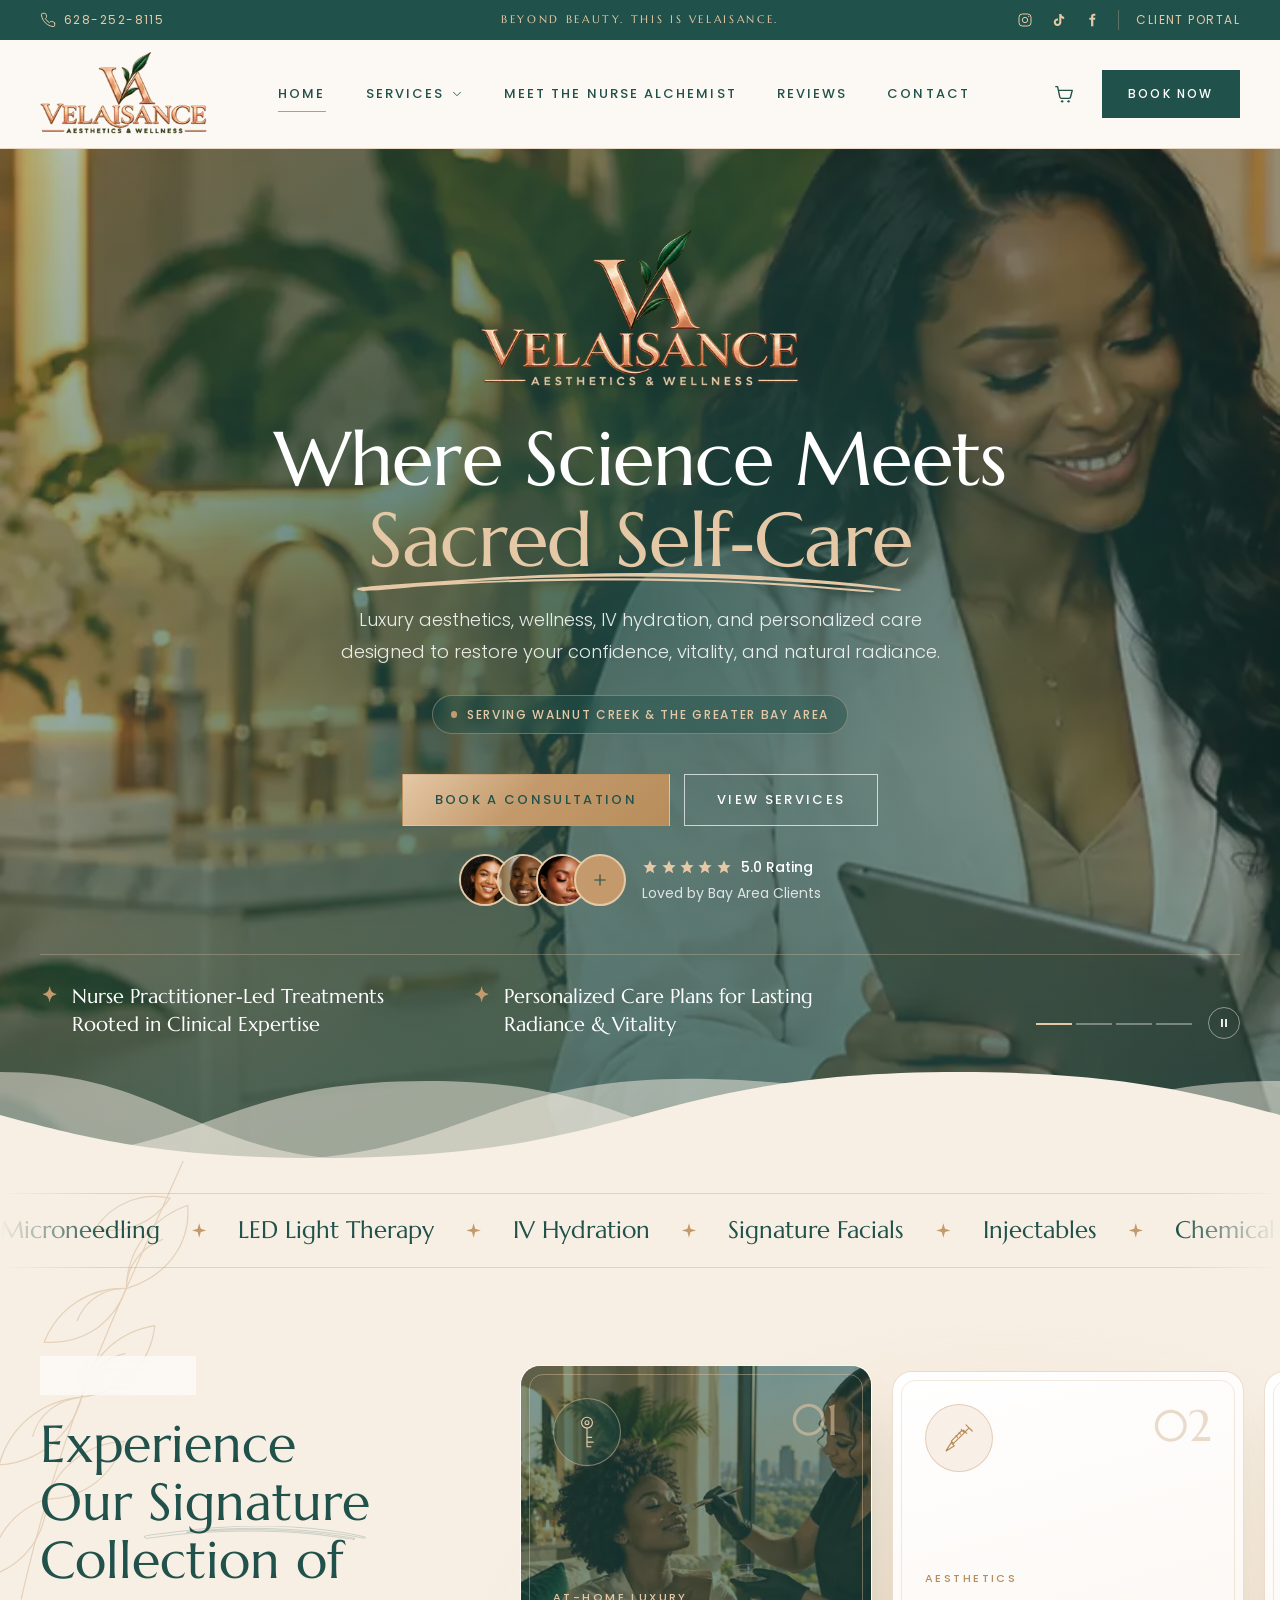
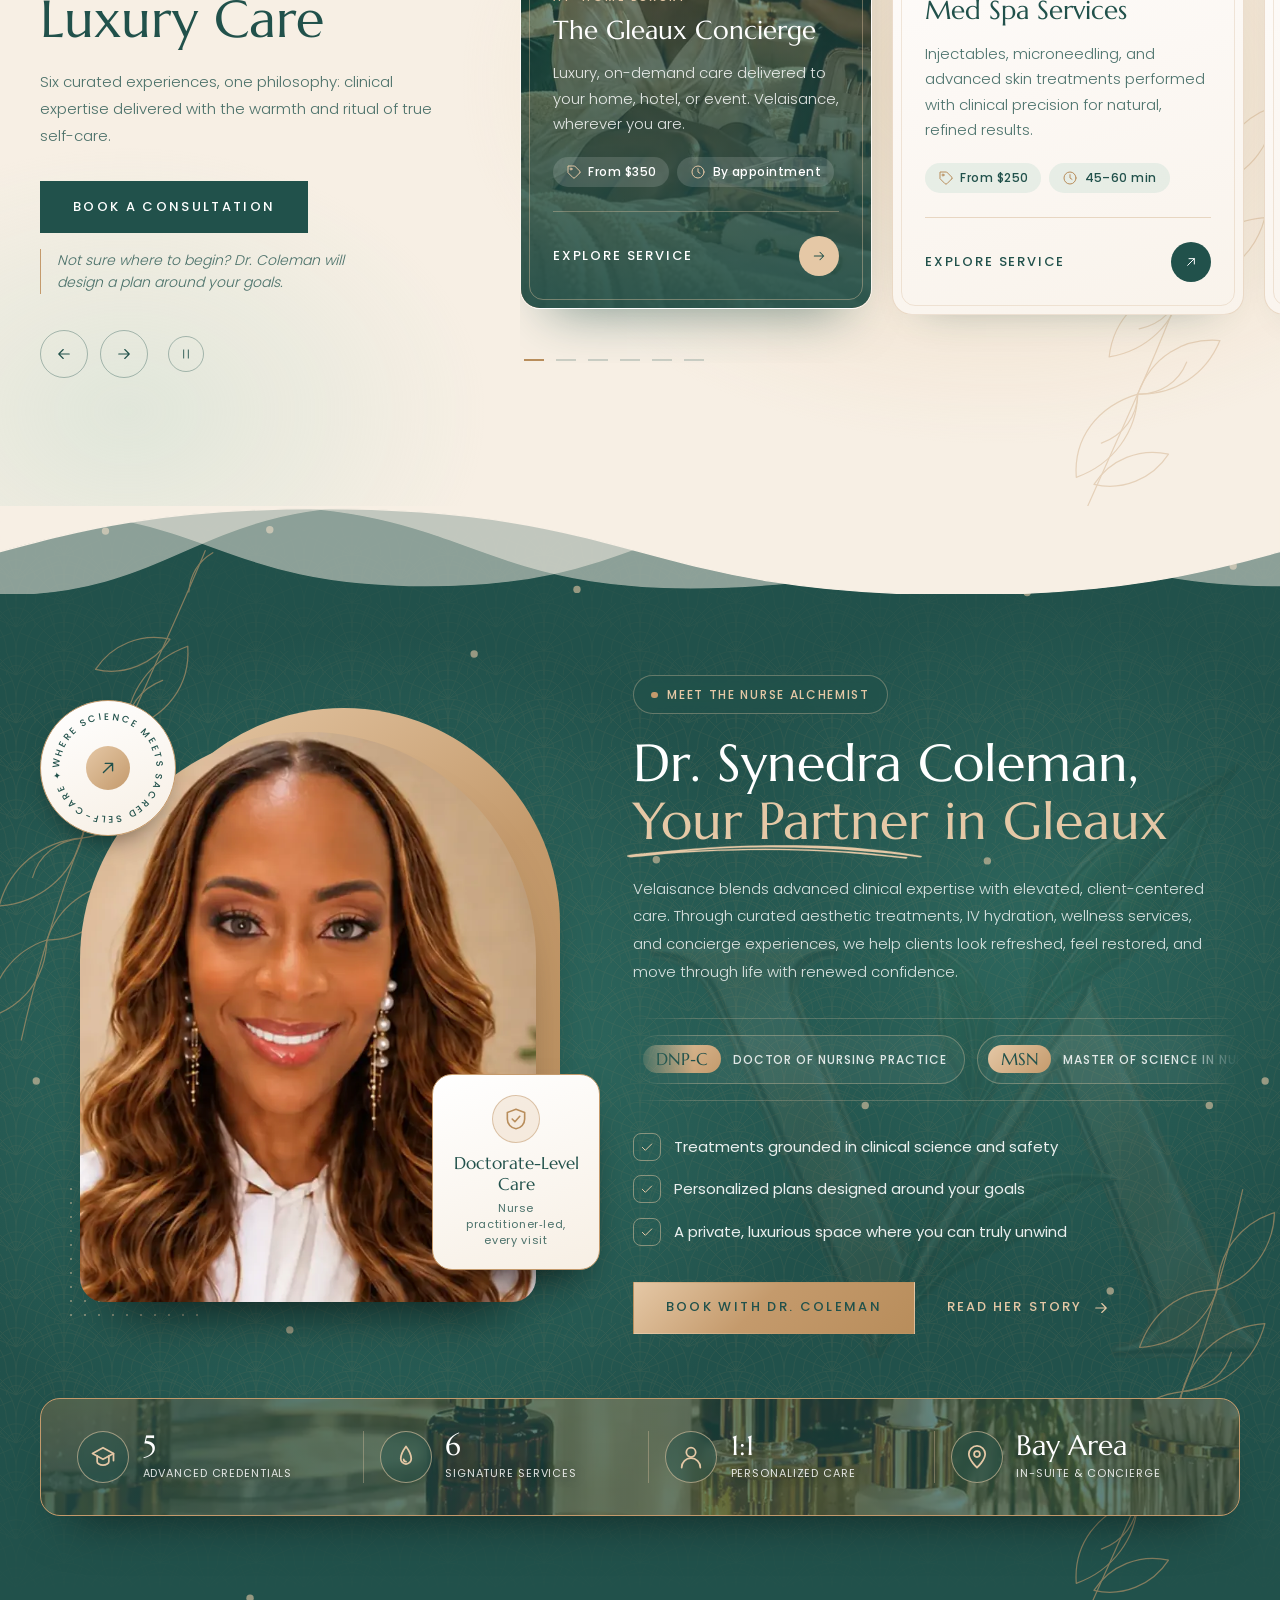
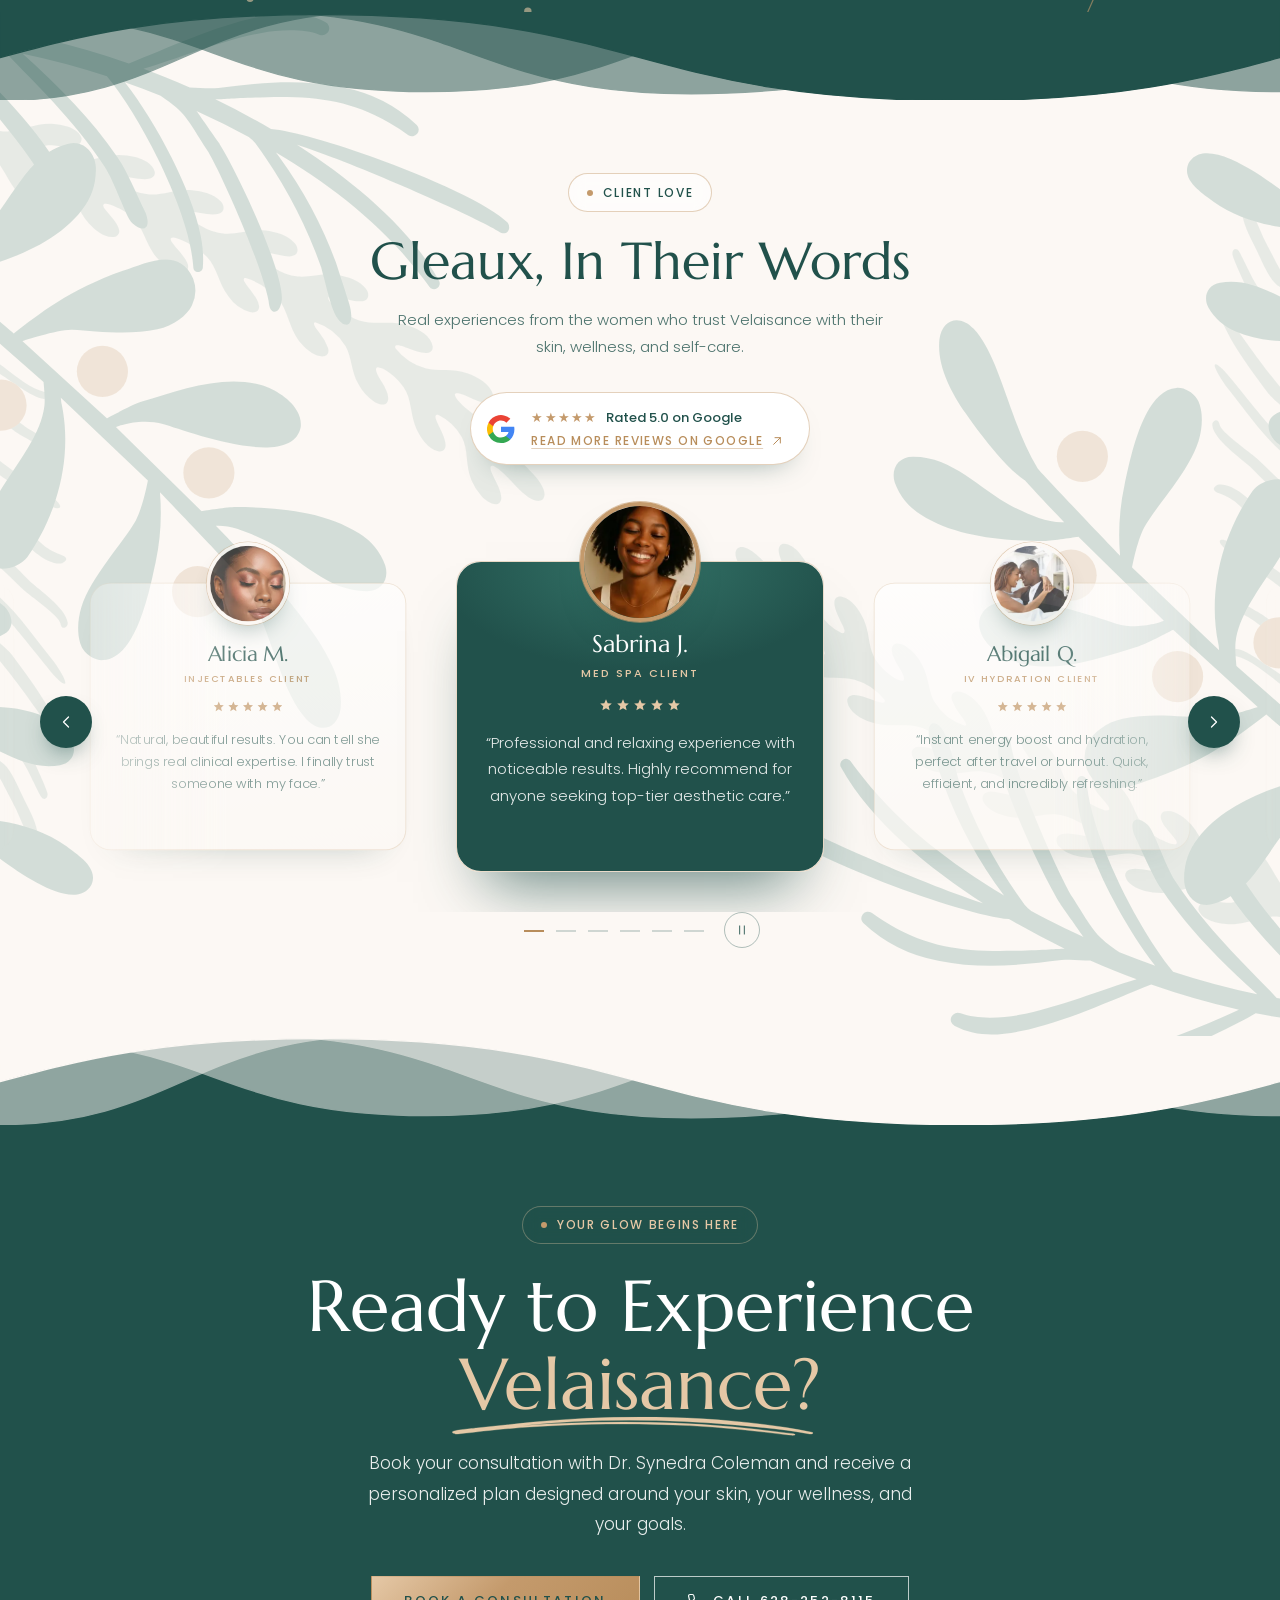
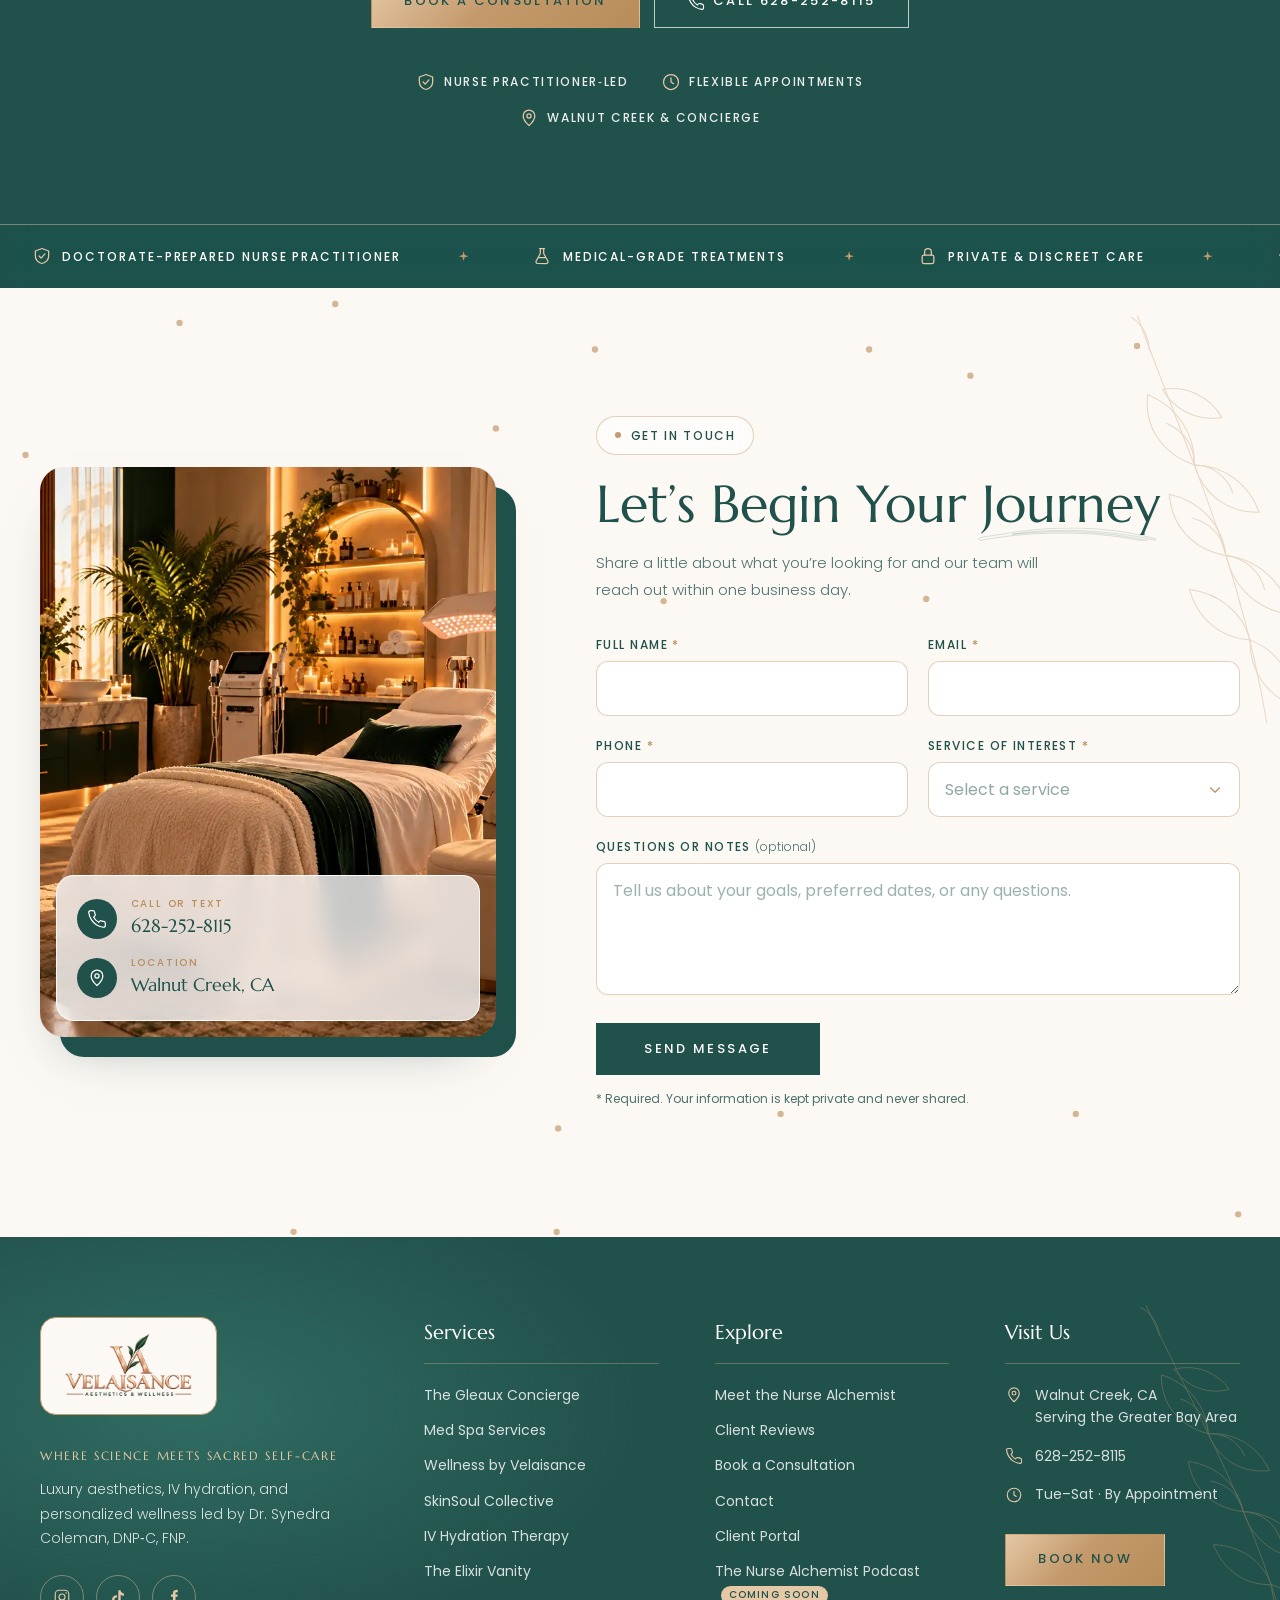
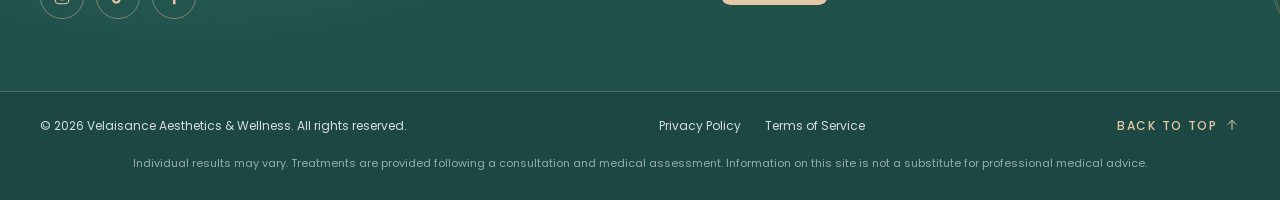
==== index.html @ 88aae761 "Update" ====
<!DOCTYPE html>
<html lang="en">
<head>
    <meta charset="UTF-8">
    <meta name="viewport" content="width=device-width, initial-scale=1.0">
    <title>Velaisance Aesthetics &amp; Wellness | Walnut Creek Med Spa</title>
    <meta name="description" content="Luxury aesthetics, med spa treatments, IV hydration and personalized wellness by Dr. Synedra Coleman, DNP, FNP. Serving Walnut Creek and the Greater Bay Area.">
    <link rel="icon" type="image/png" href="images/brand/velaisance-monogram.png">

    <!-- Link preview card (iMessage, Facebook, LinkedIn, Slack, X).
         Image + URL must be absolute; update the base URL if the site moves to her own domain. -->
    <meta property="og:type" content="website">
    <meta property="og:site_name" content="Velaisance Aesthetics &amp; Wellness">
    <meta property="og:title" content="Velaisance | Where Science Meets Sacred Self-Care">
    <meta property="og:description" content="Luxury aesthetics, IV hydration &amp; wellness by Dr. Synedra Coleman, DNP, FNP in Walnut Creek, CA.">
    <meta property="og:url" content="https://mfebres0919.github.io/Velaisance-Aesthetics-Wellness/">
    <meta property="og:image" content="https://mfebres0919.github.io/Velaisance-Aesthetics-Wellness/images/brand/velaisance-share-v3.jpg">
    <meta property="og:image:secure_url" content="https://mfebres0919.github.io/Velaisance-Aesthetics-Wellness/images/brand/velaisance-share-v3.jpg">
    <meta property="og:image:type" content="image/jpeg">
    <meta property="og:image:width" content="1200">
    <meta property="og:image:height" content="630">
    <meta property="og:image:alt" content="Velaisance homepage: Where Science Meets Sacred Self-Care">
    <meta name="twitter:card" content="summary_large_image">
    <meta name="twitter:title" content="Velaisance | Where Science Meets Sacred Self-Care">
    <meta name="twitter:description" content="Luxury aesthetics, IV hydration &amp; wellness in Walnut Creek, CA.">
    <meta name="twitter:image" content="https://mfebres0919.github.io/Velaisance-Aesthetics-Wellness/images/brand/velaisance-share-v3.jpg">

    <link rel="preload" href="fonts/marcellus-latin-400-normal.woff2" as="font" type="font/woff2" crossorigin>
    <link rel="preload" href="fonts/poppins-v24-latin-regular.woff2" as="font" type="font/woff2" crossorigin>
    <link rel="preload" as="image" href="images/hero/hero-consult-m.webp" media="(max-width: 767px)" fetchpriority="high">
    <link rel="preload" as="image" href="images/hero/hero-consult.webp" media="(min-width: 768px)" fetchpriority="high">

    <link rel="stylesheet" href="css/global.css">
    <link rel="stylesheet" href="css/styles.css">

    <script src="javascript/vendor/lenis.min.js" defer></script>
    <script src="javascript/smooth-scroll.js" defer></script>
    <script src="javascript/global.js" defer></script>
    <script src="javascript/script.js" defer></script>
</head>
<body>
    <a class="skip-link" href="#main">Skip to content</a>

    <!-- ============ Top Bar ============ -->
    <div class="top-bar">
        <div class="top-bar__inner container">
            <a class="top-bar__phone" href="tel:+16282528115">
                <svg aria-hidden="true" viewBox="0 0 24 24" width="16" height="16"><path fill="none" stroke="currentColor" stroke-width="1.5" stroke-linecap="round" stroke-linejoin="round" d="M22 16.9v3a2 2 0 0 1-2.2 2 19.8 19.8 0 0 1-8.6-3.1 19.5 19.5 0 0 1-6-6A19.8 19.8 0 0 1 2.1 4.2 2 2 0 0 1 4.1 2h3a2 2 0 0 1 2 1.7c.1 1 .4 1.9.7 2.8a2 2 0 0 1-.5 2.1L8 9.9a16 16 0 0 0 6 6l1.3-1.3a2 2 0 0 1 2.1-.4c.9.3 1.8.6 2.8.7a2 2 0 0 1 1.7 2z"/></svg>
                628-252-8115
            </a>
            <div class="top-bar__messages" aria-live="polite">
                <p class="top-bar__message is-active">Beyond Beauty. This Is Velaisance.</p>
                <p class="top-bar__message"><a href="#newsletter">&#10022; The Nurse Alchemist Podcast &mdash; Coming Soon. Get Notified &rarr;</a></p>
            </div>
            <div class="top-bar__links">
                <a class="top-bar__social" href="https://www.instagram.com/" aria-label="Velaisance on Instagram">
                    <svg aria-hidden="true" viewBox="0 0 24 24" width="16" height="16"><rect x="3" y="3" width="18" height="18" rx="5" fill="none" stroke="currentColor" stroke-width="1.5"/><circle cx="12" cy="12" r="4" fill="none" stroke="currentColor" stroke-width="1.5"/><circle cx="17.5" cy="6.5" r="1" fill="currentColor"/></svg>
                </a>
                <a class="top-bar__social" href="https://www.tiktok.com/" aria-label="Velaisance on TikTok">
                    <svg aria-hidden="true" viewBox="0 0 24 24" width="16" height="16"><path fill="currentColor" d="M16.6 5.8A4.3 4.3 0 0 1 15.5 3h-3.1v12.4a2.6 2.6 0 1 1-2.6-2.6c.3 0 .5 0 .8.1V9.7a5.7 5.7 0 1 0 4.9 5.7V9.1a7.3 7.3 0 0 0 4.3 1.4V7.4a4.3 4.3 0 0 1-3.2-1.6z"/></svg>
                </a>
                <a class="top-bar__social" href="https://www.facebook.com/" aria-label="Velaisance on Facebook">
                    <svg aria-hidden="true" viewBox="0 0 24 24" width="16" height="16"><path fill="currentColor" d="M14 8.5V6.8c0-.8.2-1.3 1.4-1.3H17V2.6a21 21 0 0 0-2.4-.1C12.2 2.5 10.6 4 10.6 6.6v1.9H8v3.2h2.6V21.5H14v-9.8h2.6l.4-3.2z"/></svg>
                </a>
                <a class="top-bar__portal" href="#client-portal">Client Portal</a>
            </div>
        </div>
    </div>

    <!-- ============ Header / Navigation ============ -->
    <header class="site-header" id="site-header">
        <div class="site-header__inner container">
            <a class="site-header__logo" href="index.html" aria-label="Velaisance Aesthetics &amp; Wellness home">
                <picture>
                    <source srcset="images/brand/velaisance-logo-header-m.webp 240w, images/brand/velaisance-logo-header.webp 400w" sizes="(min-width: 1100px) 10.5rem, 8rem" type="image/webp">
                    <img src="images/brand/velaisance-logo-header.png" srcset="images/brand/velaisance-logo-header-m.png 240w, images/brand/velaisance-logo-header.png 400w" sizes="(min-width: 1100px) 10.5rem, 8rem" alt="Velaisance Aesthetics &amp; Wellness" width="400" height="202" decoding="async" fetchpriority="high">
                </picture>
            </a>

            <nav class="site-nav" id="site-nav" aria-label="Main" data-lenis-prevent>
                <ul class="site-nav__list">
                    <li><a class="site-nav__link is-current" href="#hero" data-section="hero" aria-current="true">Home</a></li>
                    <li class="site-nav__item--dropdown">
                        <button class="site-nav__link site-nav__toggle" type="button" data-section="services" aria-expanded="false" aria-controls="services-menu">
                            Services
                            <svg aria-hidden="true" viewBox="0 0 24 24" width="14" height="14"><path fill="none" stroke="currentColor" stroke-width="1.5" stroke-linecap="round" stroke-linejoin="round" d="m6 9 6 6 6-6"/></svg>
                        </button>
                        <ul class="site-nav__dropdown" id="services-menu">
                            <li><a href="html/service-gleaux-concierge.html">The Gleaux Concierge</a></li>
                            <li><a href="html/service-med-spa.html">Med Spa Services</a></li>
                            <li><a href="html/service-wellness.html">Wellness by Velaisance</a></li>
                            <li><a href="html/service-skinsoul.html">SkinSoul Collective</a></li>
                            <li><a href="html/service-iv-hydration.html">IV Hydration Therapy</a></li>
                            <li><a href="html/service-elixir-vanity.html">The Elixir Vanity</a></li>
                        </ul>
                    </li>
                    <li><a class="site-nav__link" href="html/about.html" data-section="about">Meet the Nurse Alchemist</a></li>
                    <li><a class="site-nav__link" href="html/reviews.html" data-section="reviews">Reviews</a></li>
                    <li><a class="site-nav__link" href="html/contact.html" data-section="contact">Contact</a></li>
                </ul>
                <div class="site-nav__mobile-extras">
                    <a class="button button--emerald" href="https://book.prospyrmed.com/4cce81ef-f2c5-4e11-8446-f26833523e22/select-service?workspaceId=25875597-275b-4d12-b427-3f18097b015f&amp;locationId=57bc5251-1073-4fe5-9a47-7d9fa82c98e7" target="_blank" rel="noopener" data-booking>Book a Consultation</a>
                    <a class="site-nav__mobile-phone" href="tel:+16282528115">Call 628-252-8115</a>
                </div>
            </nav>

            <div class="site-header__actions">
                <a class="site-header__icon" href="html/shop.html" aria-label="Shop The Elixir Vanity">
                    <svg aria-hidden="true" viewBox="0 0 24 24" width="22" height="22"><path fill="none" stroke="currentColor" stroke-width="1.5" stroke-linecap="round" stroke-linejoin="round" d="M3 4h2l2.4 11.2a2 2 0 0 0 2 1.6h7.7a2 2 0 0 0 2-1.5L21 8H6.2"/><circle cx="10" cy="20" r="1.3" fill="currentColor"/><circle cx="17" cy="20" r="1.3" fill="currentColor"/></svg>
                </a>
                <a class="button button--emerald site-header__book" href="https://book.prospyrmed.com/4cce81ef-f2c5-4e11-8446-f26833523e22/select-service?workspaceId=25875597-275b-4d12-b427-3f18097b015f&amp;locationId=57bc5251-1073-4fe5-9a47-7d9fa82c98e7" target="_blank" rel="noopener" data-booking>Book Now</a>
                <button class="site-header__menu-toggle" type="button" aria-expanded="false" aria-controls="site-nav" aria-label="Open menu">
                    <span></span><span></span><span></span>
                </button>
            </div>
        </div>
    </header>

    <main id="main">
        <!-- ============ Hero ============ -->
        <section class="hero" id="hero" aria-labelledby="hero-title">
            <div class="hero__slides" aria-hidden="true">
                <picture class="hero__slide is-active">
                    <source media="(max-width: 767px)" srcset="images/hero/hero-consult-m.webp" type="image/webp">
                    <source media="(max-width: 767px)" srcset="images/hero/hero-consult-m.jpg" type="image/jpeg">
                    <source srcset="images/hero/hero-consult.webp" type="image/webp">
                    <img src="images/hero/hero-consult.jpg" alt="" width="1070" height="941" fetchpriority="high"><!-- no async decode: this is the largest paint, so it shouldn't wait -->
                </picture>
                <picture class="hero__slide">
                    <source media="(max-width: 767px)" srcset="images/hero/hero-arrival-m.webp" type="image/webp">
                    <source media="(max-width: 767px)" srcset="images/hero/hero-arrival-m.jpg" type="image/jpeg">
                    <source srcset="images/hero/hero-arrival.webp" type="image/webp">
                    <img src="images/hero/hero-arrival.jpg" alt="" width="900" height="941" decoding="async" loading="lazy">
                </picture>
                <picture class="hero__slide">
                    <source media="(max-width: 767px)" srcset="images/hero/hero-glow-m.webp" type="image/webp">
                    <source media="(max-width: 767px)" srcset="images/hero/hero-glow-m.jpg" type="image/jpeg">
                    <source srcset="images/hero/hero-glow.webp" type="image/webp">
                    <img src="images/hero/hero-glow.jpg" alt="" width="1070" height="941" decoding="async" loading="lazy">
                </picture>
                <picture class="hero__slide">
                    <source media="(max-width: 767px)" srcset="images/hero/hero-iv-m.webp" type="image/webp">
                    <source media="(max-width: 767px)" srcset="images/hero/hero-iv-m.jpg" type="image/jpeg">
                    <source srcset="images/hero/hero-iv.webp" type="image/webp">
                    <img src="images/hero/hero-iv.jpg" alt="" width="1070" height="941" decoding="async" loading="lazy">
                </picture>
            </div>

            <div class="hero__inner container">
                <div class="hero__content">
                    <picture class="hero__logo">
                        <source media="(max-width: 767px)" srcset="images/brand/velaisance-logo-hero-m.webp" type="image/webp">
                        <source media="(max-width: 767px)" srcset="images/brand/velaisance-logo-hero-m.png" type="image/png">
                        <source srcset="images/brand/velaisance-logo-hero.webp" type="image/webp">
                        <img src="images/brand/velaisance-logo-hero.png" alt="Velaisance Aesthetics &amp; Wellness" width="640" height="324" decoding="async">
                    </picture>
                    <h1 class="hero__title" id="hero-title">Where Science Meets <em><span class="ink-mark">Sacred Self&#8209;Care<svg class="ink-mark__line" aria-hidden="true" viewBox="0 0 1307 149" preserveAspectRatio="none"><path d="M1232.64 147.79c-122.42-33.96-245.78-65.88-372.4-79.2-274.79-29.65-555.3-4.58-746.71 43.64-28.03 6.61-55.36 16.42-83.92 20.67-6.94.18-15.27 7.93-19.91-.69-42.09-23.59 65.41-40.33 78.74-44.91 68.94-15.05 137.48-31.87 206.46-46.69 299.76-62.63 616.52-55.76 908.24 41.3 33.91 11.72 67.19 25.44 100.14 39.51 8.53 5.83.48 17.83-8.87 13.35-82.09-35.61-171.3-51.43-258.47-69.75-258.76-50.22-528.02-56-785.62 4.13 245.24-37 497.97-41.22 742.29 4.51 70.81 12.09 168.26 39.24 244.02 59.66 9.1 2.46 5.53 17.17-3.99 14.47Z"/></svg></span></em></h1>
                    <p class="hero__text">
                        Luxury aesthetics, wellness, IV hydration, and personalized care designed to restore your confidence, vitality, and natural&nbsp;radiance.
                    </p>
                    <p class="badge hero__location"><span class="badge__dot" aria-hidden="true"></span>Serving Walnut Creek &amp; the Greater Bay Area</p>

                    <div class="hero__cta-row">
                        <div class="hero__actions">
                            <a class="button button--primary" href="https://book.prospyrmed.com/4cce81ef-f2c5-4e11-8446-f26833523e22/select-service?workspaceId=25875597-275b-4d12-b427-3f18097b015f&amp;locationId=57bc5251-1073-4fe5-9a47-7d9fa82c98e7" target="_blank" rel="noopener" data-booking>Book a Consultation</a>
                            <a class="button button--ghost" href="#services">View Services</a>
                        </div>

                        <a class="hero__reviews" href="#reviews">
                            <span class="hero__avatars" aria-hidden="true">
                                <picture>
                                    <source srcset="images/reviews/client-avatar-1.webp" type="image/webp">
                                    <img src="images/reviews/client-avatar-1.jpg" alt="" width="56" height="56" decoding="async">
                                </picture>
                                <picture>
                                    <source srcset="images/reviews/client-avatar-2.webp" type="image/webp">
                                    <img src="images/reviews/client-avatar-2.jpg" alt="" width="56" height="56" decoding="async">
                                </picture>
                                <picture>
                                    <source srcset="images/reviews/client-avatar-3.webp" type="image/webp">
                                    <img src="images/reviews/client-avatar-3.jpg" alt="" width="56" height="56" decoding="async">
                                </picture>
                                <span class="hero__avatar-more">
                                    <svg viewBox="0 0 24 24" width="18" height="18"><path fill="none" stroke="currentColor" stroke-width="1.5" stroke-linecap="round" d="M12 5v14M5 12h14"/></svg>
                                </span>
                            </span>
                            <span class="hero__reviews-text">
                                <span class="hero__stars" role="img" aria-label="Rated 5 out of 5 stars">
                                    <svg aria-hidden="true" viewBox="0 0 24 24" width="16" height="16"><path fill="currentColor" d="m12 2 2.9 6.9 7.1.6-5.4 4.7 1.6 7L12 17.5 5.8 21.2l1.6-7L2 9.5l7.1-.6z"/></svg>
                                    <svg aria-hidden="true" viewBox="0 0 24 24" width="16" height="16"><path fill="currentColor" d="m12 2 2.9 6.9 7.1.6-5.4 4.7 1.6 7L12 17.5 5.8 21.2l1.6-7L2 9.5l7.1-.6z"/></svg>
                                    <svg aria-hidden="true" viewBox="0 0 24 24" width="16" height="16"><path fill="currentColor" d="m12 2 2.9 6.9 7.1.6-5.4 4.7 1.6 7L12 17.5 5.8 21.2l1.6-7L2 9.5l7.1-.6z"/></svg>
                                    <svg aria-hidden="true" viewBox="0 0 24 24" width="16" height="16"><path fill="currentColor" d="m12 2 2.9 6.9 7.1.6-5.4 4.7 1.6 7L12 17.5 5.8 21.2l1.6-7L2 9.5l7.1-.6z"/></svg>
                                    <svg aria-hidden="true" viewBox="0 0 24 24" width="16" height="16"><path fill="currentColor" d="m12 2 2.9 6.9 7.1.6-5.4 4.7 1.6 7L12 17.5 5.8 21.2l1.6-7L2 9.5l7.1-.6z"/></svg>
                                    <span class="hero__rating">5.0 Rating</span>
                                </span>
                                <span class="hero__reviews-label">Loved by Bay Area Clients</span>
                            </span>
                        </a>
                    </div>
                </div>

                <div class="hero__footer">
                    <ul class="hero__features">
                        <li class="hero__feature">
                            <svg aria-hidden="true" viewBox="0 0 24 24" width="20" height="20"><path fill="currentColor" d="M12 2c.4 4.6 2.6 7.6 7.5 8.6v.8c-4.9 1-7.1 4-7.5 8.6h-.8c-.4-4.6-2.6-7.6-7.5-8.6v-.8c4.9-1 7.1-4 7.5-8.6z"/></svg>
                            Nurse Practitioner&#8209;Led Treatments Rooted in Clinical Expertise
                        </li>
                        <li class="hero__feature">
                            <svg aria-hidden="true" viewBox="0 0 24 24" width="20" height="20"><path fill="currentColor" d="M12 2c.4 4.6 2.6 7.6 7.5 8.6v.8c-4.9 1-7.1 4-7.5 8.6h-.8c-.4-4.6-2.6-7.6-7.5-8.6v-.8c4.9-1 7.1-4 7.5-8.6z"/></svg>
                            Personalized Care Plans for Lasting Radiance &amp; Vitality
                        </li>
                    </ul>

                    <div class="hero__controls">
                        <div class="hero__dots" role="group" aria-label="Choose background image">
                            <button class="hero__dot is-active" type="button" aria-label="Show image 1" aria-pressed="true"></button>
                            <button class="hero__dot" type="button" aria-label="Show image 2" aria-pressed="false"></button>
                            <button class="hero__dot" type="button" aria-label="Show image 3" aria-pressed="false"></button>
                            <button class="hero__dot" type="button" aria-label="Show image 4" aria-pressed="false"></button>
                        </div>
                        <button class="hero__pause" type="button" aria-label="Pause background slideshow" aria-pressed="false">
                            <svg class="hero__pause-icon" aria-hidden="true" viewBox="0 0 24 24" width="14" height="14"><path fill="currentColor" d="M7 5h3v14H7zM14 5h3v14h-3z"/></svg>
                            <svg class="hero__play-icon" aria-hidden="true" viewBox="0 0 24 24" width="14" height="14"><path fill="currentColor" d="M8 5v14l11-7z"/></svg>
                        </button>
                    </div>
                </div>
            </div>
            <div class="section-divider section-divider--hero" aria-hidden="true">
                <svg viewBox="0 0 1000 100" preserveAspectRatio="none" width="1000" height="100"><g fill="currentColor"><path d="M0 1v99c134.3 0 153.7-99 296-99H0Z" opacity=".5"/><path d="M1000 4v86C833.3 90 833.3 3.6 666.7 3.6S500 90 333.3 90 166.7 4 0 4h1000Z" opacity=".5"/><path d="M617 1v86C372 119 384 1 196 1h421Z" opacity=".5"/><path d="M1000 0H0v52C62.5 28 125 4 250 4c250 0 250 96 500 96 125 0 187.5-24 250-48V0Z"/></g></svg>
            </div>
        </section>

        <!-- ============ Services ============ -->
        <section class="services" id="services" aria-labelledby="services-title">
            <div class="treatment-ribbon">
                <ul class="treatment-ribbon__list">
                    <li>Microneedling</li>
                    <li>LED Light Therapy</li>
                    <li>IV Hydration</li>
                    <li>Signature Facials</li>
                    <li>Injectables</li>
                    <li>Chemical Peels</li>
                    <li>Vitamin Infusions</li>
                    <li>Concierge Care</li>
                </ul>
                <ul class="treatment-ribbon__list" aria-hidden="true">
                    <li>Microneedling</li>
                    <li>LED Light Therapy</li>
                    <li>IV Hydration</li>
                    <li>Signature Facials</li>
                    <li>Injectables</li>
                    <li>Chemical Peels</li>
                    <li>Vitamin Infusions</li>
                    <li>Concierge Care</li>
                </ul>
            </div>

            <div class="services__inner container">
                <div class="services__header">
                    <p class="badge badge--light"><span class="badge__dot" aria-hidden="true"></span>Our Services</p>
                    <h2 class="section-title" id="services-title">Experience Our <span class="ink-mark">Signature<svg class="ink-mark__line" aria-hidden="true" viewBox="0 0 1307 149" preserveAspectRatio="none"><path d="M1232.64 147.79c-122.42-33.96-245.78-65.88-372.4-79.2-274.79-29.65-555.3-4.58-746.71 43.64-28.03 6.61-55.36 16.42-83.92 20.67-6.94.18-15.27 7.93-19.91-.69-42.09-23.59 65.41-40.33 78.74-44.91 68.94-15.05 137.48-31.87 206.46-46.69 299.76-62.63 616.52-55.76 908.24 41.3 33.91 11.72 67.19 25.44 100.14 39.51 8.53 5.83.48 17.83-8.87 13.35-82.09-35.61-171.3-51.43-258.47-69.75-258.76-50.22-528.02-56-785.62 4.13 245.24-37 497.97-41.22 742.29 4.51 70.81 12.09 168.26 39.24 244.02 59.66 9.1 2.46 5.53 17.17-3.99 14.47Z"/></svg></span> Collection of Luxury Care</h2>
                    <p class="section-intro">
                        Six curated experiences, one philosophy: clinical expertise delivered with the warmth and ritual of true self-care.
                    </p>
                    <div class="services__cta">
                        <a class="button button--emerald" href="https://book.prospyrmed.com/4cce81ef-f2c5-4e11-8446-f26833523e22/select-service?workspaceId=25875597-275b-4d12-b427-3f18097b015f&amp;locationId=57bc5251-1073-4fe5-9a47-7d9fa82c98e7" target="_blank" rel="noopener" data-booking>Book a Consultation</a>
                        <p class="services__cta-note">Not sure where to begin? Dr. Coleman will design a plan around your goals.</p>
                    </div>
                    <div class="services__controls">
                        <button class="services__arrow" type="button" data-direction="prev" aria-label="Previous service">
                            <svg aria-hidden="true" viewBox="0 0 24 24" width="18" height="18"><path d="M19 12H5M11 6l-6 6 6 6"/></svg>
                        </button>
                        <button class="services__arrow" type="button" data-direction="next" aria-label="Next service">
                            <svg aria-hidden="true" viewBox="0 0 24 24" width="18" height="18"><path d="M5 12h14M13 6l6 6-6 6"/></svg>
                        </button>
                        <button class="carousel-pause" type="button" aria-label="Pause service carousel" aria-pressed="false">
                            <svg class="carousel-pause__pause" aria-hidden="true" viewBox="0 0 24 24" width="14" height="14"><path d="M8 5v14M16 5v14"/></svg>
                            <svg class="carousel-pause__play" aria-hidden="true" viewBox="0 0 24 24" width="14" height="14"><path d="M8 5v14l11-7z"/></svg>
                        </button>
                    </div>
                </div>

                <div class="services__carousel">
                    <div class="services__track" id="services-track">
                        <article class="service-card">
                            <picture class="service-card__media" aria-hidden="true">
                                <source srcset="images/services/service-gleaux-concierge-m.webp 440w, images/services/service-gleaux-concierge.webp 720w" sizes="(min-width: 1100px) 22rem, 82vw" type="image/webp">
                                <img src="images/services/service-gleaux-concierge.jpg" srcset="images/services/service-gleaux-concierge-m.jpg 440w, images/services/service-gleaux-concierge.jpg 720w" sizes="(min-width: 1100px) 22rem, 82vw" alt="" width="720" height="900" loading="lazy" decoding="async">
                            </picture>
                            <div class="service-card__body">
                                <div class="service-card__top">
                                    <svg class="service-card__icon" aria-hidden="true" viewBox="0 0 48 48" width="48" height="48"><circle cx="24" cy="12" r="7"/><circle cx="24" cy="12" r="2.5"/><path d="M24 19v24M24 31h6M24 37h8M24 43h5"/></svg>
                                </div>
                                <p class="service-card__tag">At-Home Luxury</p>
                                <h3 class="service-card__title">The Gleaux Concierge</h3>
                                <p class="service-card__text">Luxury, on-demand care delivered to your home, hotel, or event. Velaisance, wherever you are.</p>
                                <ul class="service-card__meta">
                                    <li><svg aria-hidden="true" viewBox="0 0 24 24" width="16" height="16"><path d="M20.6 13.4 13.4 20.6a2 2 0 0 1-2.8 0L3 13V3h10l7.6 7.6a2 2 0 0 1 0 2.8z"/><circle cx="7.5" cy="7.5" r="1.5"/></svg>From $350</li>
                                    <li><svg aria-hidden="true" viewBox="0 0 24 24" width="16" height="16"><circle cx="12" cy="12" r="9"/><path d="M12 7v5l3 2"/></svg>By appointment</li>
                                </ul>
                                <a class="service-card__link" href="html/service-gleaux-concierge.html">
                                    Explore Service
                                    <span class="service-card__arrow" aria-hidden="true"><svg viewBox="0 0 24 24" width="16" height="16"><path d="M7 17 17 7M9 7h8v8"/></svg></span>
                                </a>
                            </div>
                        </article>
                        <article class="service-card">
                            <picture class="service-card__media" aria-hidden="true">
                                <source srcset="images/services/service-med-spa-m.webp 440w, images/services/service-med-spa.webp 720w" sizes="(min-width: 1100px) 22rem, 82vw" type="image/webp">
                                <img src="images/services/service-med-spa.jpg" srcset="images/services/service-med-spa-m.jpg 440w, images/services/service-med-spa.jpg 720w" sizes="(min-width: 1100px) 22rem, 82vw" alt="" width="720" height="900" loading="lazy" decoding="async">
                            </picture>
                            <div class="service-card__body">
                                <div class="service-card__top">
                                    <svg class="service-card__icon" aria-hidden="true" viewBox="0 0 48 48" width="48" height="48"><path d="M33 7l8 8M37 11l-6 6M30 14l4 4M14 30l-7 11 11-7M14 30l3 3M31 17L17 31l-3-3 14-14M24 17l2 2M20 21l2 2M27 13l3 3"/></svg>
                                </div>
                                <p class="service-card__tag">Aesthetics</p>
                                <h3 class="service-card__title">Med Spa Services</h3>
                                <p class="service-card__text">Injectables, microneedling, and advanced skin treatments performed with clinical precision for natural, refined results.</p>
                                <ul class="service-card__meta">
                                    <li><svg aria-hidden="true" viewBox="0 0 24 24" width="16" height="16"><path d="M20.6 13.4 13.4 20.6a2 2 0 0 1-2.8 0L3 13V3h10l7.6 7.6a2 2 0 0 1 0 2.8z"/><circle cx="7.5" cy="7.5" r="1.5"/></svg>From $250</li>
                                    <li><svg aria-hidden="true" viewBox="0 0 24 24" width="16" height="16"><circle cx="12" cy="12" r="9"/><path d="M12 7v5l3 2"/></svg>45–60 min</li>
                                </ul>
                                <a class="service-card__link" href="html/service-med-spa.html">
                                    Explore Service
                                    <span class="service-card__arrow" aria-hidden="true"><svg viewBox="0 0 24 24" width="16" height="16"><path d="M7 17 17 7M9 7h8v8"/></svg></span>
                                </a>
                            </div>
                        </article>

                        <article class="service-card">
                            <picture class="service-card__media" aria-hidden="true">
                                <source srcset="images/services/service-wellness-m.webp 440w, images/services/service-wellness.webp 720w" sizes="(min-width: 1100px) 22rem, 82vw" type="image/webp">
                                <img src="images/services/service-wellness.jpg" srcset="images/services/service-wellness-m.jpg 440w, images/services/service-wellness.jpg 720w" sizes="(min-width: 1100px) 22rem, 82vw" alt="" width="720" height="900" loading="lazy" decoding="async">
                            </picture>
                            <div class="service-card__body">
                                <div class="service-card__top">
                                    <svg class="service-card__icon" aria-hidden="true" viewBox="0 0 48 48" width="48" height="48"><path d="M24 12c-4 5-6 10-6 15s2 9 6 12c4-3 6-7 6-12s-2-10-6-15zM18 27c-5-3-10-4-14-3 1 6 5 11 12 13M30 27c5-3 10-4 14-3-1 6-5 11-12 13M10 42h28"/></svg>
                                </div>
                                <p class="service-card__tag">Holistic Wellness</p>
                                <h3 class="service-card__title">Wellness by Velaisance</h3>
                                <p class="service-card__text">Whole-body wellness rooted in nursing science: restorative therapies that renew your energy, balance, and vitality.</p>
                                <ul class="service-card__meta">
                                    <li><svg aria-hidden="true" viewBox="0 0 24 24" width="16" height="16"><path d="M20.6 13.4 13.4 20.6a2 2 0 0 1-2.8 0L3 13V3h10l7.6 7.6a2 2 0 0 1 0 2.8z"/><circle cx="7.5" cy="7.5" r="1.5"/></svg>From $150</li>
                                    <li><svg aria-hidden="true" viewBox="0 0 24 24" width="16" height="16"><circle cx="12" cy="12" r="9"/><path d="M12 7v5l3 2"/></svg>60 min</li>
                                </ul>
                                <a class="service-card__link" href="html/service-wellness.html">
                                    Explore Service
                                    <span class="service-card__arrow" aria-hidden="true"><svg viewBox="0 0 24 24" width="16" height="16"><path d="M7 17 17 7M9 7h8v8"/></svg></span>
                                </a>
                            </div>
                        </article>

                        <article class="service-card">
                            <picture class="service-card__media" aria-hidden="true">
                                <source srcset="images/services/service-skinsoul-m.webp 440w, images/services/service-skinsoul.webp 720w" sizes="(min-width: 1100px) 22rem, 82vw" type="image/webp">
                                <img src="images/services/service-skinsoul.jpg" srcset="images/services/service-skinsoul-m.jpg 440w, images/services/service-skinsoul.jpg 720w" sizes="(min-width: 1100px) 22rem, 82vw" alt="" width="720" height="900" loading="lazy" decoding="async">
                            </picture>
                            <div class="service-card__body">
                                <div class="service-card__top">
                                    <svg class="service-card__icon" aria-hidden="true" viewBox="0 0 48 48" width="48" height="48"><path d="M20 6h8v6h-8zM18 12h12M19 12v4c-4 2-6 5-6 9v13a4 4 0 0 0 4 4h14a4 4 0 0 0 4-4V25c0-4-2-7-6-9v-4M13 28h22M24 32c-2 2-2 4 0 5 2-1 2-3 0-5z"/></svg>
                                </div>
                                <p class="service-card__tag">Skincare</p>
                                <h3 class="service-card__title">SkinSoul Collective</h3>
                                <p class="service-card__text">Results-driven facials and LED light therapy, curated for your skin’s unique needs and your soul’s deepest calm.</p>
                                <ul class="service-card__meta">
                                    <li><svg aria-hidden="true" viewBox="0 0 24 24" width="16" height="16"><path d="M20.6 13.4 13.4 20.6a2 2 0 0 1-2.8 0L3 13V3h10l7.6 7.6a2 2 0 0 1 0 2.8z"/><circle cx="7.5" cy="7.5" r="1.5"/></svg>From $175</li>
                                    <li><svg aria-hidden="true" viewBox="0 0 24 24" width="16" height="16"><circle cx="12" cy="12" r="9"/><path d="M12 7v5l3 2"/></svg>75 min</li>
                                </ul>
                                <a class="service-card__link" href="html/service-skinsoul.html">
                                    Explore Service
                                    <span class="service-card__arrow" aria-hidden="true"><svg viewBox="0 0 24 24" width="16" height="16"><path d="M7 17 17 7M9 7h8v8"/></svg></span>
                                </a>
                            </div>
                        </article>

                        <article class="service-card">
                            <picture class="service-card__media" aria-hidden="true">
                                <source srcset="images/services/service-iv-hydration-m.webp 440w, images/services/service-iv-hydration.webp 720w" sizes="(min-width: 1100px) 22rem, 82vw" type="image/webp">
                                <img src="images/services/service-iv-hydration.jpg" srcset="images/services/service-iv-hydration-m.jpg 440w, images/services/service-iv-hydration.jpg 720w" sizes="(min-width: 1100px) 22rem, 82vw" alt="" width="720" height="900" loading="lazy" decoding="async">
                            </picture>
                            <div class="service-card__body">
                                <div class="service-card__top">
                                    <svg class="service-card__icon" aria-hidden="true" viewBox="0 0 48 48" width="48" height="48"><path d="M24 4v3M16 7h16v20a4 4 0 0 1-4 4h-8a4 4 0 0 1-4-4zM16 15h6M16 21h4M24 31v5M24 36c0 4 3 6 7 6h3M22 36h4"/></svg>
                                </div>
                                <p class="service-card__tag">Infusions</p>
                                <h3 class="service-card__title">IV Hydration Therapy</h3>
                                <p class="service-card__text">Customized vitamin and nutrient infusions that hydrate, replenish, and help you feel radiant from within.</p>
                                <ul class="service-card__meta">
                                    <li><svg aria-hidden="true" viewBox="0 0 24 24" width="16" height="16"><path d="M20.6 13.4 13.4 20.6a2 2 0 0 1-2.8 0L3 13V3h10l7.6 7.6a2 2 0 0 1 0 2.8z"/><circle cx="7.5" cy="7.5" r="1.5"/></svg>From $199</li>
                                    <li><svg aria-hidden="true" viewBox="0 0 24 24" width="16" height="16"><circle cx="12" cy="12" r="9"/><path d="M12 7v5l3 2"/></svg>45 min</li>
                                </ul>
                                <a class="service-card__link" href="html/service-iv-hydration.html">
                                    Explore Service
                                    <span class="service-card__arrow" aria-hidden="true"><svg viewBox="0 0 24 24" width="16" height="16"><path d="M7 17 17 7M9 7h8v8"/></svg></span>
                                </a>
                            </div>
                        </article>


                        <article class="service-card">
                            <picture class="service-card__media" aria-hidden="true">
                                <source srcset="images/services/service-elixir-vanity-m.webp 440w, images/services/service-elixir-vanity.webp 720w" sizes="(min-width: 1100px) 22rem, 82vw" type="image/webp">
                                <img src="images/services/service-elixir-vanity.jpg" srcset="images/services/service-elixir-vanity-m.jpg 440w, images/services/service-elixir-vanity.jpg 720w" sizes="(min-width: 1100px) 22rem, 82vw" alt="" width="720" height="900" loading="lazy" decoding="async">
                            </picture>
                            <div class="service-card__body">
                                <div class="service-card__top">
                                    <svg class="service-card__icon" aria-hidden="true" viewBox="0 0 48 48" width="48" height="48"><ellipse cx="24" cy="17" rx="11" ry="13"/><ellipse cx="24" cy="17" rx="7.5" ry="9.5"/><path d="M24 30v8M19 38h10l-2 6h-6zM38 6l1 2.5 2.5 1-2.5 1L38 13l-1-2.5-2.5-1 2.5-1z"/></svg>
                                </div>
                                <p class="service-card__tag">Curated Shop</p>
                                <h3 class="service-card__title">The Elixir Vanity</h3>
                                <p class="service-card__text">A curated collection of professional-grade skincare and wellness essentials to extend your glow at home.</p>
                                <ul class="service-card__meta">
                                    <li><svg aria-hidden="true" viewBox="0 0 24 24" width="16" height="16"><path d="M20.6 13.4 13.4 20.6a2 2 0 0 1-2.8 0L3 13V3h10l7.6 7.6a2 2 0 0 1 0 2.8z"/><circle cx="7.5" cy="7.5" r="1.5"/></svg>From $45</li>
                                    <li><svg aria-hidden="true" viewBox="0 0 24 24" width="16" height="16"><circle cx="12" cy="12" r="9"/><path d="M12 7v5l3 2"/></svg>Shop online</li>
                                </ul>
                                <a class="service-card__link" href="html/service-elixir-vanity.html">
                                    Explore Service
                                    <span class="service-card__arrow" aria-hidden="true"><svg viewBox="0 0 24 24" width="16" height="16"><path d="M7 17 17 7M9 7h8v8"/></svg></span>
                                </a>
                            </div>
                        </article>
                    </div>

                    <div class="carousel-dots" role="group" aria-label="Choose a service card">
                        <button class="carousel-dot is-active" type="button" aria-current="true" aria-label="Show The Gleaux Concierge"></button>
                        <button class="carousel-dot" type="button" aria-label="Show Med Spa Services"></button>
                        <button class="carousel-dot" type="button" aria-label="Show Wellness by Velaisance"></button>
                        <button class="carousel-dot" type="button" aria-label="Show SkinSoul Collective"></button>
                        <button class="carousel-dot" type="button" aria-label="Show IV Hydration Therapy"></button>
                        <button class="carousel-dot" type="button" aria-label="Show The Elixir Vanity"></button>
                    </div>
                </div>
            </div>
        </section>

        <!-- ============ About / Meet the Nurse Alchemist ============ -->
        <section class="about" id="about" aria-labelledby="about-title">
            <div class="section-divider section-divider--about" aria-hidden="true">
                <svg viewBox="0 0 1000 100" preserveAspectRatio="none" width="1000" height="100"><g fill="currentColor"><path d="M0 1v99c134.3 0 153.7-99 296-99H0Z" opacity=".5"/><path d="M1000 4v86C833.3 90 833.3 3.6 666.7 3.6S500 90 333.3 90 166.7 4 0 4h1000Z" opacity=".5"/><path d="M617 1v86C372 119 384 1 196 1h421Z" opacity=".5"/><path d="M1000 0H0v52C62.5 28 125 4 250 4c250 0 250 96 500 96 125 0 187.5-24 250-48V0Z"/></g></svg>
            </div>

            <span class="about__pattern" aria-hidden="true"></span>
            <span class="about__watermark" aria-hidden="true"></span>
            <span class="particles particles--light" aria-hidden="true"></span>
            <div class="about__inner container">
                <!-- Portrait -->
                <div class="about__visual">
                    <span class="about__dots" aria-hidden="true"></span>
                    <span class="about__backdrop" aria-hidden="true"></span>

                    <picture class="about__portrait">
                        <source srcset="images/about/dr-synedra-coleman-arch-m.webp 440w, images/about/dr-synedra-coleman-arch.webp 660w" sizes="(min-width: 1100px) 28rem, 88vw" type="image/webp">
                        <img src="images/about/dr-synedra-coleman-arch.jpg" srcset="images/about/dr-synedra-coleman-arch-m.jpg 440w, images/about/dr-synedra-coleman-arch.jpg 660w" sizes="(min-width: 1100px) 28rem, 88vw" alt="Dr. Synedra Coleman, founder of Velaisance Aesthetics &amp; Wellness" width="660" height="825" loading="lazy" decoding="async">
                    </picture>

                    <a class="about__seal" href="https://book.prospyrmed.com/4cce81ef-f2c5-4e11-8446-f26833523e22/select-service?workspaceId=25875597-275b-4d12-b427-3f18097b015f&amp;locationId=57bc5251-1073-4fe5-9a47-7d9fa82c98e7" target="_blank" rel="noopener" data-booking aria-label="Book a consultation">
                        <svg class="about__seal-text" aria-hidden="true" viewBox="0 0 120 120" width="120" height="120">
                            <defs><path id="seal-circle" d="M60 60m-46 0a46 46 0 1 1 92 0a46 46 0 1 1-92 0"/></defs>
                            <text textLength="286" lengthAdjust="spacing"><textPath href="#seal-circle" textLength="286" lengthAdjust="spacing">Where Science Meets Sacred Self-Care &#10022; </textPath></text>
                        </svg>
                        <span class="about__seal-icon" aria-hidden="true">
                            <svg viewBox="0 0 24 24" width="22" height="22"><path d="M7 17 17 7M9 7h8v8"/></svg>
                        </span>
                    </a>

                    <div class="about__badge-card">
                        <span class="about__badge-icon" aria-hidden="true">
                            <svg viewBox="0 0 24 24" width="26" height="26"><path d="M12 3 4 6v6c0 4.5 3.4 8.3 8 9 4.6-.7 8-4.5 8-9V6z"/><path d="m8.5 12 2.5 2.5 4.5-5"/></svg>
                        </span>
                        <p class="about__badge-title">Doctorate-Level Care</p>
                        <p class="about__badge-text">Nurse practitioner&#8209;led, every visit</p>
                    </div>
                </div>

                <!-- Content -->
                <div class="about__content">
                    <p class="badge"><span class="badge__dot" aria-hidden="true"></span>Meet the Nurse Alchemist</p>
                    <h2 class="section-title about__title" id="about-title">Dr. Synedra Coleman, <em><span class="ink-mark">Your Partner<svg class="ink-mark__line" aria-hidden="true" viewBox="0 0 1307 149" preserveAspectRatio="none"><path d="M1232.64 147.79c-122.42-33.96-245.78-65.88-372.4-79.2-274.79-29.65-555.3-4.58-746.71 43.64-28.03 6.61-55.36 16.42-83.92 20.67-6.94.18-15.27 7.93-19.91-.69-42.09-23.59 65.41-40.33 78.74-44.91 68.94-15.05 137.48-31.87 206.46-46.69 299.76-62.63 616.52-55.76 908.24 41.3 33.91 11.72 67.19 25.44 100.14 39.51 8.53 5.83.48 17.83-8.87 13.35-82.09-35.61-171.3-51.43-258.47-69.75-258.76-50.22-528.02-56-785.62 4.13 245.24-37 497.97-41.22 742.29 4.51 70.81 12.09 168.26 39.24 244.02 59.66 9.1 2.46 5.53 17.17-3.99 14.47Z"/></svg></span> in Gleaux</em></h2>
                    <p class="about__text">
                        Velaisance blends advanced clinical expertise with elevated, client-centered care. Through curated aesthetic
                        treatments, IV hydration, wellness services, and concierge experiences, we help clients look refreshed,
                        feel restored, and move through life with renewed confidence.
                    </p>

                    <!-- Credentials marquee -->
                    <div class="credential-track" aria-label="Dr. Coleman's credentials">
                        <ul class="credential-track__list">
                            <li class="credential-chip"><span class="credential-chip__abbr">DNP&#8209;C</span><span class="credential-chip__label">Doctor of Nursing Practice</span></li>
                            <li class="credential-chip"><span class="credential-chip__abbr">MSN</span><span class="credential-chip__label">Master of Science in Nursing</span></li>
                            <li class="credential-chip"><span class="credential-chip__abbr">APRN</span><span class="credential-chip__label">Advanced Practice Registered Nurse</span></li>
                            <li class="credential-chip"><span class="credential-chip__abbr">FNP</span><span class="credential-chip__label">Family Nurse Practitioner</span></li>
                            <li class="credential-chip"><span class="credential-chip__abbr">CNOR</span><span class="credential-chip__label">Certified Perioperative Nurse</span></li>
                        </ul>
                        <ul class="credential-track__list" aria-hidden="true">
                            <li class="credential-chip"><span class="credential-chip__abbr">DNP&#8209;C</span><span class="credential-chip__label">Doctor of Nursing Practice</span></li>
                            <li class="credential-chip"><span class="credential-chip__abbr">MSN</span><span class="credential-chip__label">Master of Science in Nursing</span></li>
                            <li class="credential-chip"><span class="credential-chip__abbr">APRN</span><span class="credential-chip__label">Advanced Practice Registered Nurse</span></li>
                            <li class="credential-chip"><span class="credential-chip__abbr">FNP</span><span class="credential-chip__label">Family Nurse Practitioner</span></li>
                            <li class="credential-chip"><span class="credential-chip__abbr">CNOR</span><span class="credential-chip__label">Certified Perioperative Nurse</span></li>
                        </ul>
                    </div>

                    <ul class="about__checklist">
                        <li>
                            <span class="about__check" aria-hidden="true"><svg viewBox="0 0 24 24" width="16" height="16"><path d="m5 12.5 4.5 4.5L19 7.5"/></svg></span>
                            Treatments grounded in clinical science and safety
                        </li>
                        <li>
                            <span class="about__check" aria-hidden="true"><svg viewBox="0 0 24 24" width="16" height="16"><path d="m5 12.5 4.5 4.5L19 7.5"/></svg></span>
                            Personalized plans designed around your goals
                        </li>
                        <li>
                            <span class="about__check" aria-hidden="true"><svg viewBox="0 0 24 24" width="16" height="16"><path d="m5 12.5 4.5 4.5L19 7.5"/></svg></span>
                            A private, luxurious space where you can truly unwind
                        </li>
                    </ul>

                    <div class="about__actions">
                        <a class="button button--primary" href="https://book.prospyrmed.com/4cce81ef-f2c5-4e11-8446-f26833523e22/select-service?workspaceId=25875597-275b-4d12-b427-3f18097b015f&amp;locationId=57bc5251-1073-4fe5-9a47-7d9fa82c98e7" target="_blank" rel="noopener" data-booking>Book with Dr. Coleman</a>
                        <a class="text-link text-link--light" href="html/about.html">
                            Read Her Story
                            <svg aria-hidden="true" viewBox="0 0 24 24" width="18" height="18"><path d="M5 12h14M13 6l6 6-6 6"/></svg>
                        </a>
                    </div>
                </div>
            </div>

            <!-- Highlights strip -->
            <div class="container">
                <ul class="about__stats">
                    <li class="about__stat">
                        <span class="about__stat-icon" aria-hidden="true"><svg viewBox="0 0 24 24" width="28" height="28"><path d="M3 9 12 4l9 5-9 5z"/><path d="M7 11v5c0 1.5 2.2 3 5 3s5-1.5 5-3v-5M21 9v6"/></svg></span>
                        <span><strong class="about__stat-value">5</strong><span class="about__stat-label">Advanced Credentials</span></span>
                    </li>
                    <li class="about__stat">
                        <span class="about__stat-icon" aria-hidden="true"><svg viewBox="0 0 24 24" width="28" height="28"><path d="M12 3c-3 4-4.5 7.5-4.5 10.5a4.5 4.5 0 0 0 9 0C16.5 10.5 15 7 12 3z"/><path d="M10 14a2 2 0 0 0 2 2"/></svg></span>
                        <span><strong class="about__stat-value">6</strong><span class="about__stat-label">Signature Services</span></span>
                    </li>
                    <li class="about__stat">
                        <span class="about__stat-icon" aria-hidden="true"><svg viewBox="0 0 24 24" width="28" height="28"><circle cx="12" cy="8" r="4"/><path d="M4 21a8 8 0 0 1 16 0"/></svg></span>
                        <span><strong class="about__stat-value">1:1</strong><span class="about__stat-label">Personalized Care</span></span>
                    </li>
                    <li class="about__stat">
                        <span class="about__stat-icon" aria-hidden="true"><svg viewBox="0 0 24 24" width="28" height="28"><path d="M12 21s-7-6.2-7-11.5a7 7 0 0 1 14 0C19 14.8 12 21 12 21z"/><circle cx="12" cy="9.5" r="2.5"/></svg></span>
                        <span><strong class="about__stat-value">Bay Area</strong><span class="about__stat-label">In-Suite &amp; Concierge</span></span>
                    </li>
                </ul>
            </div>
        </section>


        <!-- ============ Reviews ============ -->
        <section class="reviews" id="reviews" aria-labelledby="reviews-title">
            <div class="section-divider section-divider--reviews" aria-hidden="true">
                <svg viewBox="0 0 1000 100" preserveAspectRatio="none" width="1000" height="100"><g fill="currentColor"><path d="M0 1v99c134.3 0 153.7-99 296-99H0Z" opacity=".5"/><path d="M1000 4v86C833.3 90 833.3 3.6 666.7 3.6S500 90 333.3 90 166.7 4 0 4h1000Z" opacity=".5"/><path d="M617 1v86C372 119 384 1 196 1h421Z" opacity=".5"/><path d="M1000 0H0v52C62.5 28 125 4 250 4c250 0 250 96 500 96 125 0 187.5-24 250-48V0Z"/></g></svg>
            </div>

            <div class="reviews__header container">
                <p class="badge badge--light"><span class="badge__dot" aria-hidden="true"></span>Client Love</p>
                <h2 class="section-title" id="reviews-title">Gleaux, In Their Words</h2>
                <p class="section-intro">Real experiences from the women who trust Velaisance with their skin, wellness, and self-care.</p>
            </div>
            <div class="reviews__google container">
                <!-- TODO: replace href with her Google Business Profile reviews link -->
                <a class="google-link" href="#" target="_blank" rel="noopener">
                    <svg class="google-link__logo" aria-hidden="true" viewBox="0 0 24 24" width="28" height="28">
                        <path fill="#4285F4" d="M23.5 12.3c0-.8-.1-1.6-.2-2.3H12v4.5h6.5a5.6 5.6 0 0 1-2.4 3.6v3h3.9c2.2-2.1 3.5-5.1 3.5-8.8z"/>
                        <path fill="#34A853" d="M12 24c3.2 0 6-1.1 8-2.9l-3.9-3c-1.1.7-2.5 1.2-4.1 1.2-3.1 0-5.8-2.1-6.7-5H1.3v3.1A12 12 0 0 0 12 24z"/>
                        <path fill="#FBBC05" d="M5.3 14.3a7.2 7.2 0 0 1 0-4.6V6.6h-4a12 12 0 0 0 0 10.8z"/>
                        <path fill="#EA4335" d="M12 4.8c1.8 0 3.4.6 4.6 1.8l3.4-3.4A12 12 0 0 0 1.3 6.6l4 3.1c.9-2.8 3.6-4.9 6.7-4.9z"/>
                    </svg>
                    <span class="google-link__text">
                        <span class="google-link__rating">
                            <span class="google-link__stars" role="img" aria-label="Rated 5 out of 5 on Google">&#9733;&#9733;&#9733;&#9733;&#9733;</span>
                            Rated 5.0 on Google
                        </span>
                        <span class="google-link__cta">Read more reviews on Google
                            <svg aria-hidden="true" viewBox="0 0 24 24" width="16" height="16"><path d="M7 17 17 7M9 7h8v8"/></svg>
                        </span>
                    </span>
                </a>
            </div>            

            <div class="reviews__carousel">
                <button class="reviews__arrow reviews__arrow--prev" type="button" data-direction="prev" aria-label="Previous review">
                    <svg aria-hidden="true" viewBox="0 0 24 24" width="20" height="20"><path d="m15 6-6 6 6 6"/></svg>
                </button>

                <div class="reviews__track" id="reviews-track">
                    <article class="review-card">
                        <picture class="review-card__avatar">
                            <source srcset="images/reviews/reviewer-sabrina.webp" type="image/webp">
                            <img src="images/reviews/reviewer-sabrina.jpg" alt="" width="240" height="240" loading="lazy" decoding="async">
                        </picture>
                        <h3 class="review-card__name">Sabrina J.</h3>
                        <p class="review-card__service">Med Spa Client</p>
                        <p class="review-card__stars" role="img" aria-label="5 out of 5 stars"><svg aria-hidden="true" viewBox="0 0 24 24" width="14" height="14"><path d="m12 2 2.9 6.9 7.1.6-5.4 4.7 1.6 7L12 17.5 5.8 21.2l1.6-7L2 9.5l7.1-.6z"/></svg><svg aria-hidden="true" viewBox="0 0 24 24" width="14" height="14"><path d="m12 2 2.9 6.9 7.1.6-5.4 4.7 1.6 7L12 17.5 5.8 21.2l1.6-7L2 9.5l7.1-.6z"/></svg><svg aria-hidden="true" viewBox="0 0 24 24" width="14" height="14"><path d="m12 2 2.9 6.9 7.1.6-5.4 4.7 1.6 7L12 17.5 5.8 21.2l1.6-7L2 9.5l7.1-.6z"/></svg><svg aria-hidden="true" viewBox="0 0 24 24" width="14" height="14"><path d="m12 2 2.9 6.9 7.1.6-5.4 4.7 1.6 7L12 17.5 5.8 21.2l1.6-7L2 9.5l7.1-.6z"/></svg><svg aria-hidden="true" viewBox="0 0 24 24" width="14" height="14"><path d="m12 2 2.9 6.9 7.1.6-5.4 4.7 1.6 7L12 17.5 5.8 21.2l1.6-7L2 9.5l7.1-.6z"/></svg></p>
                        <blockquote class="review-card__quote">
                            <p>&ldquo;Professional and relaxing experience with noticeable results. Highly recommend for anyone seeking top-tier aesthetic care.&rdquo;</p>
                        </blockquote>
                    </article>

                    <article class="review-card">
                        <picture class="review-card__avatar">
                            <source srcset="images/reviews/reviewer-abigail.webp" type="image/webp">
                            <img src="images/reviews/reviewer-abigail.jpg" alt="" width="240" height="240" loading="lazy" decoding="async">
                        </picture>
                        <h3 class="review-card__name">Abigail Q.</h3>
                        <p class="review-card__service">IV Hydration Client</p>
                        <p class="review-card__stars" role="img" aria-label="5 out of 5 stars"><svg aria-hidden="true" viewBox="0 0 24 24" width="14" height="14"><path d="m12 2 2.9 6.9 7.1.6-5.4 4.7 1.6 7L12 17.5 5.8 21.2l1.6-7L2 9.5l7.1-.6z"/></svg><svg aria-hidden="true" viewBox="0 0 24 24" width="14" height="14"><path d="m12 2 2.9 6.9 7.1.6-5.4 4.7 1.6 7L12 17.5 5.8 21.2l1.6-7L2 9.5l7.1-.6z"/></svg><svg aria-hidden="true" viewBox="0 0 24 24" width="14" height="14"><path d="m12 2 2.9 6.9 7.1.6-5.4 4.7 1.6 7L12 17.5 5.8 21.2l1.6-7L2 9.5l7.1-.6z"/></svg><svg aria-hidden="true" viewBox="0 0 24 24" width="14" height="14"><path d="m12 2 2.9 6.9 7.1.6-5.4 4.7 1.6 7L12 17.5 5.8 21.2l1.6-7L2 9.5l7.1-.6z"/></svg><svg aria-hidden="true" viewBox="0 0 24 24" width="14" height="14"><path d="m12 2 2.9 6.9 7.1.6-5.4 4.7 1.6 7L12 17.5 5.8 21.2l1.6-7L2 9.5l7.1-.6z"/></svg></p>
                        <blockquote class="review-card__quote">
                            <p>&ldquo;Instant energy boost and hydration, perfect after travel or burnout. Quick, efficient, and incredibly refreshing.&rdquo;</p>
                        </blockquote>
                    </article>

                    <article class="review-card">
                        <picture class="review-card__avatar">
                            <source srcset="images/reviews/reviewer-gwen.webp" type="image/webp">
                            <img src="images/reviews/reviewer-gwen.jpg" alt="" width="240" height="240" loading="lazy" decoding="async">
                        </picture>
                        <h3 class="review-card__name">Gwen Z.</h3>
                        <p class="review-card__service">Wellness Client</p>
                        <p class="review-card__stars" role="img" aria-label="5 out of 5 stars"><svg aria-hidden="true" viewBox="0 0 24 24" width="14" height="14"><path d="m12 2 2.9 6.9 7.1.6-5.4 4.7 1.6 7L12 17.5 5.8 21.2l1.6-7L2 9.5l7.1-.6z"/></svg><svg aria-hidden="true" viewBox="0 0 24 24" width="14" height="14"><path d="m12 2 2.9 6.9 7.1.6-5.4 4.7 1.6 7L12 17.5 5.8 21.2l1.6-7L2 9.5l7.1-.6z"/></svg><svg aria-hidden="true" viewBox="0 0 24 24" width="14" height="14"><path d="m12 2 2.9 6.9 7.1.6-5.4 4.7 1.6 7L12 17.5 5.8 21.2l1.6-7L2 9.5l7.1-.6z"/></svg><svg aria-hidden="true" viewBox="0 0 24 24" width="14" height="14"><path d="m12 2 2.9 6.9 7.1.6-5.4 4.7 1.6 7L12 17.5 5.8 21.2l1.6-7L2 9.5l7.1-.6z"/></svg><svg aria-hidden="true" viewBox="0 0 24 24" width="14" height="14"><path d="m12 2 2.9 6.9 7.1.6-5.4 4.7 1.6 7L12 17.5 5.8 21.2l1.6-7L2 9.5l7.1-.6z"/></svg></p>
                        <blockquote class="review-card__quote">
                            <p>&ldquo;Truly holistic wellness support that nurtures both body and mind. Personalized attention makes all the difference.&rdquo;</p>
                        </blockquote>
                    </article>

                    <!-- PLACEHOLDER review: replace with a real client review before launch -->
                    <article class="review-card">
                        <picture class="review-card__avatar">
                            <source srcset="images/reviews/client-avatar-1.webp" type="image/webp">
                            <img src="images/reviews/client-avatar-1.jpg" alt="" width="240" height="240" loading="lazy" decoding="async">
                        </picture>
                        <h3 class="review-card__name">Tiana R.</h3>
                        <p class="review-card__service">SkinSoul Facial Client</p>
                        <p class="review-card__stars" role="img" aria-label="5 out of 5 stars"><svg aria-hidden="true" viewBox="0 0 24 24" width="14" height="14"><path d="m12 2 2.9 6.9 7.1.6-5.4 4.7 1.6 7L12 17.5 5.8 21.2l1.6-7L2 9.5l7.1-.6z"/></svg><svg aria-hidden="true" viewBox="0 0 24 24" width="14" height="14"><path d="m12 2 2.9 6.9 7.1.6-5.4 4.7 1.6 7L12 17.5 5.8 21.2l1.6-7L2 9.5l7.1-.6z"/></svg><svg aria-hidden="true" viewBox="0 0 24 24" width="14" height="14"><path d="m12 2 2.9 6.9 7.1.6-5.4 4.7 1.6 7L12 17.5 5.8 21.2l1.6-7L2 9.5l7.1-.6z"/></svg><svg aria-hidden="true" viewBox="0 0 24 24" width="14" height="14"><path d="m12 2 2.9 6.9 7.1.6-5.4 4.7 1.6 7L12 17.5 5.8 21.2l1.6-7L2 9.5l7.1-.6z"/></svg><svg aria-hidden="true" viewBox="0 0 24 24" width="14" height="14"><path d="m12 2 2.9 6.9 7.1.6-5.4 4.7 1.6 7L12 17.5 5.8 21.2l1.6-7L2 9.5l7.1-.6z"/></svg></p>
                        <blockquote class="review-card__quote">
                            <p>&ldquo;From the moment I walked in I felt cared for. My skin has never looked this radiant, and Dr. Coleman explained every step.&rdquo;</p>
                        </blockquote>
                    </article>

                    <!-- PLACEHOLDER review: replace with a real client review before launch -->
                    <article class="review-card">
                        <picture class="review-card__avatar">
                            <source srcset="images/reviews/client-avatar-2.webp" type="image/webp">
                            <img src="images/reviews/client-avatar-2.jpg" alt="" width="240" height="240" loading="lazy" decoding="async">
                        </picture>
                        <h3 class="review-card__name">Monique D.</h3>
                        <p class="review-card__service">Concierge Client</p>
                        <p class="review-card__stars" role="img" aria-label="5 out of 5 stars"><svg aria-hidden="true" viewBox="0 0 24 24" width="14" height="14"><path d="m12 2 2.9 6.9 7.1.6-5.4 4.7 1.6 7L12 17.5 5.8 21.2l1.6-7L2 9.5l7.1-.6z"/></svg><svg aria-hidden="true" viewBox="0 0 24 24" width="14" height="14"><path d="m12 2 2.9 6.9 7.1.6-5.4 4.7 1.6 7L12 17.5 5.8 21.2l1.6-7L2 9.5l7.1-.6z"/></svg><svg aria-hidden="true" viewBox="0 0 24 24" width="14" height="14"><path d="m12 2 2.9 6.9 7.1.6-5.4 4.7 1.6 7L12 17.5 5.8 21.2l1.6-7L2 9.5l7.1-.6z"/></svg><svg aria-hidden="true" viewBox="0 0 24 24" width="14" height="14"><path d="m12 2 2.9 6.9 7.1.6-5.4 4.7 1.6 7L12 17.5 5.8 21.2l1.6-7L2 9.5l7.1-.6z"/></svg><svg aria-hidden="true" viewBox="0 0 24 24" width="14" height="14"><path d="m12 2 2.9 6.9 7.1.6-5.4 4.7 1.6 7L12 17.5 5.8 21.2l1.6-7L2 9.5l7.1-.6z"/></svg></p>
                        <blockquote class="review-card__quote">
                            <p>&ldquo;Having Velaisance come to my home before my event was pure luxury. I felt pampered, confident, and glowing all night.&rdquo;</p>
                        </blockquote>
                    </article>

                    <!-- PLACEHOLDER review: replace with a real client review before launch -->
                    <article class="review-card">
                        <picture class="review-card__avatar">
                            <source srcset="images/reviews/client-avatar-3.webp" type="image/webp">
                            <img src="images/reviews/client-avatar-3.jpg" alt="" width="240" height="240" loading="lazy" decoding="async">
                        </picture>
                        <h3 class="review-card__name">Alicia M.</h3>
                        <p class="review-card__service">Injectables Client</p>
                        <p class="review-card__stars" role="img" aria-label="5 out of 5 stars"><svg aria-hidden="true" viewBox="0 0 24 24" width="14" height="14"><path d="m12 2 2.9 6.9 7.1.6-5.4 4.7 1.6 7L12 17.5 5.8 21.2l1.6-7L2 9.5l7.1-.6z"/></svg><svg aria-hidden="true" viewBox="0 0 24 24" width="14" height="14"><path d="m12 2 2.9 6.9 7.1.6-5.4 4.7 1.6 7L12 17.5 5.8 21.2l1.6-7L2 9.5l7.1-.6z"/></svg><svg aria-hidden="true" viewBox="0 0 24 24" width="14" height="14"><path d="m12 2 2.9 6.9 7.1.6-5.4 4.7 1.6 7L12 17.5 5.8 21.2l1.6-7L2 9.5l7.1-.6z"/></svg><svg aria-hidden="true" viewBox="0 0 24 24" width="14" height="14"><path d="m12 2 2.9 6.9 7.1.6-5.4 4.7 1.6 7L12 17.5 5.8 21.2l1.6-7L2 9.5l7.1-.6z"/></svg><svg aria-hidden="true" viewBox="0 0 24 24" width="14" height="14"><path d="m12 2 2.9 6.9 7.1.6-5.4 4.7 1.6 7L12 17.5 5.8 21.2l1.6-7L2 9.5l7.1-.6z"/></svg></p>
                        <blockquote class="review-card__quote">
                            <p>&ldquo;Natural, beautiful results. You can tell she brings real clinical expertise. I finally trust someone with my face.&rdquo;</p>
                        </blockquote>
                    </article>
                </div>

                <button class="reviews__arrow reviews__arrow--next" type="button" data-direction="next" aria-label="Next review">
                    <svg aria-hidden="true" viewBox="0 0 24 24" width="20" height="20"><path d="m9 6 6 6-6 6"/></svg>
                </button>
            </div>

            <div class="reviews__footer">
                <div class="carousel-dots" role="group" aria-label="Choose a review">
                    <button class="carousel-dot is-active" type="button" aria-label="Show review from Sabrina J." aria-current="true"></button>
                    <button class="carousel-dot" type="button" aria-label="Show review from Abigail Q."></button>
                    <button class="carousel-dot" type="button" aria-label="Show review from Gwen Z."></button>
                    <button class="carousel-dot" type="button" aria-label="Show review from Tiana R."></button>
                    <button class="carousel-dot" type="button" aria-label="Show review from Monique D."></button>
                    <button class="carousel-dot" type="button" aria-label="Show review from Alicia M."></button>
                </div>
                <button class="carousel-pause" type="button" aria-label="Pause review carousel" aria-pressed="false">
                    <svg class="carousel-pause__pause" aria-hidden="true" viewBox="0 0 24 24" width="14" height="14"><path d="M8 5v14M16 5v14"/></svg>
                    <svg class="carousel-pause__play" aria-hidden="true" viewBox="0 0 24 24" width="14" height="14"><path d="M8 5v14l11-7z"/></svg>
                </button>
            </div>
        </section>

        <!-- ============ Final CTA ============ -->
        <section class="final-cta" id="consultation" aria-labelledby="final-cta-title">
            <div class="section-divider section-divider--cta" aria-hidden="true">
                <svg viewBox="0 0 1000 100" preserveAspectRatio="none" width="1000" height="100"><g fill="currentColor"><path d="M0 1v99c134.3 0 153.7-99 296-99H0Z" opacity=".5"/><path d="M1000 4v86C833.3 90 833.3 3.6 666.7 3.6S500 90 333.3 90 166.7 4 0 4h1000Z" opacity=".5"/><path d="M617 1v86C372 119 384 1 196 1h421Z" opacity=".5"/><path d="M1000 0H0v52C62.5 28 125 4 250 4c250 0 250 96 500 96 125 0 187.5-24 250-48V0Z"/></g></svg>
            </div>

            <picture class="final-cta__bg" aria-hidden="true">
                <source media="(max-width: 767px)" srcset="images/cta/cta-spa-suite-m.webp" type="image/webp">
                <source media="(max-width: 767px)" srcset="images/cta/cta-spa-suite-m.jpg" type="image/jpeg">
                <source srcset="images/cta/cta-spa-suite.webp" type="image/webp">
                <img src="images/cta/cta-spa-suite.jpg" alt="" width="1600" height="831" loading="lazy" decoding="async">
            </picture>

            <div class="final-cta__content container">
                <p class="badge"><span class="badge__dot" aria-hidden="true"></span>Your Glow Begins Here</p>
                <h2 class="final-cta__title" id="final-cta-title">Ready to Experience <em><span class="ink-mark">Velaisance?<svg class="ink-mark__line" aria-hidden="true" viewBox="0 0 1307 149" preserveAspectRatio="none"><path d="M1232.64 147.79c-122.42-33.96-245.78-65.88-372.4-79.2-274.79-29.65-555.3-4.58-746.71 43.64-28.03 6.61-55.36 16.42-83.92 20.67-6.94.18-15.27 7.93-19.91-.69-42.09-23.59 65.41-40.33 78.74-44.91 68.94-15.05 137.48-31.87 206.46-46.69 299.76-62.63 616.52-55.76 908.24 41.3 33.91 11.72 67.19 25.44 100.14 39.51 8.53 5.83.48 17.83-8.87 13.35-82.09-35.61-171.3-51.43-258.47-69.75-258.76-50.22-528.02-56-785.62 4.13 245.24-37 497.97-41.22 742.29 4.51 70.81 12.09 168.26 39.24 244.02 59.66 9.1 2.46 5.53 17.17-3.99 14.47Z"/></svg></span></em></h2>
                <p class="final-cta__text">
                    Book your consultation with Dr.&nbsp;Synedra Coleman and receive a personalized plan designed around your skin,
                    your wellness, and your goals.
                </p>

                <div class="final-cta__actions">
                    <a class="button button--primary button--bounce" href="https://book.prospyrmed.com/4cce81ef-f2c5-4e11-8446-f26833523e22/select-service?workspaceId=25875597-275b-4d12-b427-3f18097b015f&amp;locationId=57bc5251-1073-4fe5-9a47-7d9fa82c98e7" target="_blank" rel="noopener" data-booking>Book a Consultation</a>
                    <a class="button button--ghost" href="tel:+16282528115">
                        <svg aria-hidden="true" viewBox="0 0 24 24" width="18" height="18"><path d="M22 16.9v3a2 2 0 0 1-2.2 2 19.8 19.8 0 0 1-8.6-3.1 19.5 19.5 0 0 1-6-6A19.8 19.8 0 0 1 2.1 4.2 2 2 0 0 1 4.1 2h3a2 2 0 0 1 2 1.7c.1 1 .4 1.9.7 2.8a2 2 0 0 1-.5 2.1L8 9.9a16 16 0 0 0 6 6l1.3-1.3a2 2 0 0 1 2.1-.4c.9.3 1.8.6 2.8.7a2 2 0 0 1 1.7 2z"/></svg>
                        Call 628-252-8115
                    </a>
                </div>

                <ul class="final-cta__points">
                    <li>
                        <svg aria-hidden="true" viewBox="0 0 24 24" width="20" height="20"><path d="M12 3 4 6v6c0 4.5 3.4 8.3 8 9 4.6-.7 8-4.5 8-9V6z"/><path d="m8.5 12 2.5 2.5 4.5-5"/></svg>
                        Nurse Practitioner&#8209;Led
                    </li>
                    <li>
                        <svg aria-hidden="true" viewBox="0 0 24 24" width="20" height="20"><circle cx="12" cy="12" r="9"/><path d="M12 7v5l3 2"/></svg>
                        Flexible Appointments
                    </li>
                    <li>
                        <svg aria-hidden="true" viewBox="0 0 24 24" width="20" height="20"><path d="M12 21s-7-6.2-7-11.5a7 7 0 0 1 14 0C19 14.8 12 21 12 21z"/><circle cx="12" cy="9.5" r="2.5"/></svg>
                        Walnut Creek &amp; Concierge
                    </li>
                </ul>
            </div>
            <div class="trust-ribbon" aria-label="Why clients trust Velaisance">
                <div class="trust-ribbon__track">
                    <ul class="trust-ribbon__list">
                        <li><svg aria-hidden="true" viewBox="0 0 24 24" width="20" height="20"><path d="M12 3 4 6v6c0 4.5 3.4 8.3 8 9 4.6-.7 8-4.5 8-9V6z"/><path d="m8.5 12 2.5 2.5 4.5-5"/></svg>Doctorate-Prepared Nurse Practitioner</li>
                        <li><svg aria-hidden="true" viewBox="0 0 24 24" width="20" height="20"><path d="M9 3h6M10 3v6l-5 9a2 2 0 0 0 1.7 3h10.6a2 2 0 0 0 1.7-3l-5-9V3M7.5 14h9"/></svg>Medical-Grade Treatments</li>
                        <li><svg aria-hidden="true" viewBox="0 0 24 24" width="20" height="20"><rect x="5" y="11" width="14" height="10" rx="2"/><path d="M8 11V7a4 4 0 0 1 8 0v4"/></svg>Private &amp; Discreet Care</li>
                        <li><svg aria-hidden="true" viewBox="0 0 24 24" width="20" height="20"><path d="M12 3c.4 4 2.3 6.6 6.5 7.5v.8c-4.2.9-6.1 3.5-6.5 7.5h-.8c-.4-4-2.3-6.6-6.5-7.5v-.8C8.9 9.6 10.8 7 11.2 3z"/></svg>Personalized Treatment Plans</li>
                        <li><svg aria-hidden="true" viewBox="0 0 24 24" width="20" height="20"><path d="m12 2 2.9 6.9 7.1.6-5.4 4.7 1.6 7L12 17.5 5.8 21.2l1.6-7L2 9.5l7.1-.6z"/></svg>5-Star Client Experience</li>
                        <li><svg aria-hidden="true" viewBox="0 0 24 24" width="20" height="20"><path d="M3 11 12 4l9 7"/><path d="M5 10v10h14V10"/></svg>Concierge Home Visits</li>
                        <li><svg aria-hidden="true" viewBox="0 0 24 24" width="20" height="20"><path d="M12 21s-7-6.2-7-11.5a7 7 0 0 1 14 0C19 14.8 12 21 12 21z"/><circle cx="12" cy="9.5" r="2.5"/></svg>Serving the Greater Bay Area</li>
                    </ul>
                    <ul class="trust-ribbon__list" aria-hidden="true">
                        <li><svg aria-hidden="true" viewBox="0 0 24 24" width="20" height="20"><path d="M12 3 4 6v6c0 4.5 3.4 8.3 8 9 4.6-.7 8-4.5 8-9V6z"/><path d="m8.5 12 2.5 2.5 4.5-5"/></svg>Doctorate-Prepared Nurse Practitioner</li>
                        <li><svg aria-hidden="true" viewBox="0 0 24 24" width="20" height="20"><path d="M9 3h6M10 3v6l-5 9a2 2 0 0 0 1.7 3h10.6a2 2 0 0 0 1.7-3l-5-9V3M7.5 14h9"/></svg>Medical-Grade Treatments</li>
                        <li><svg aria-hidden="true" viewBox="0 0 24 24" width="20" height="20"><rect x="5" y="11" width="14" height="10" rx="2"/><path d="M8 11V7a4 4 0 0 1 8 0v4"/></svg>Private &amp; Discreet Care</li>
                        <li><svg aria-hidden="true" viewBox="0 0 24 24" width="20" height="20"><path d="M12 3c.4 4 2.3 6.6 6.5 7.5v.8c-4.2.9-6.1 3.5-6.5 7.5h-.8c-.4-4-2.3-6.6-6.5-7.5v-.8C8.9 9.6 10.8 7 11.2 3z"/></svg>Personalized Treatment Plans</li>
                        <li><svg aria-hidden="true" viewBox="0 0 24 24" width="20" height="20"><path d="m12 2 2.9 6.9 7.1.6-5.4 4.7 1.6 7L12 17.5 5.8 21.2l1.6-7L2 9.5l7.1-.6z"/></svg>5-Star Client Experience</li>
                        <li><svg aria-hidden="true" viewBox="0 0 24 24" width="20" height="20"><path d="M3 11 12 4l9 7"/><path d="M5 10v10h14V10"/></svg>Concierge Home Visits</li>
                        <li><svg aria-hidden="true" viewBox="0 0 24 24" width="20" height="20"><path d="M12 21s-7-6.2-7-11.5a7 7 0 0 1 14 0C19 14.8 12 21 12 21z"/><circle cx="12" cy="9.5" r="2.5"/></svg>Serving the Greater Bay Area</li>
                    </ul>
                    <ul class="trust-ribbon__list" aria-hidden="true">
                        <li><svg aria-hidden="true" viewBox="0 0 24 24" width="20" height="20"><path d="M12 3 4 6v6c0 4.5 3.4 8.3 8 9 4.6-.7 8-4.5 8-9V6z"/><path d="m8.5 12 2.5 2.5 4.5-5"/></svg>Doctorate-Prepared Nurse Practitioner</li>
                        <li><svg aria-hidden="true" viewBox="0 0 24 24" width="20" height="20"><path d="M9 3h6M10 3v6l-5 9a2 2 0 0 0 1.7 3h10.6a2 2 0 0 0 1.7-3l-5-9V3M7.5 14h9"/></svg>Medical-Grade Treatments</li>
                        <li><svg aria-hidden="true" viewBox="0 0 24 24" width="20" height="20"><rect x="5" y="11" width="14" height="10" rx="2"/><path d="M8 11V7a4 4 0 0 1 8 0v4"/></svg>Private &amp; Discreet Care</li>
                        <li><svg aria-hidden="true" viewBox="0 0 24 24" width="20" height="20"><path d="M12 3c.4 4 2.3 6.6 6.5 7.5v.8c-4.2.9-6.1 3.5-6.5 7.5h-.8c-.4-4-2.3-6.6-6.5-7.5v-.8C8.9 9.6 10.8 7 11.2 3z"/></svg>Personalized Treatment Plans</li>
                        <li><svg aria-hidden="true" viewBox="0 0 24 24" width="20" height="20"><path d="m12 2 2.9 6.9 7.1.6-5.4 4.7 1.6 7L12 17.5 5.8 21.2l1.6-7L2 9.5l7.1-.6z"/></svg>5-Star Client Experience</li>
                        <li><svg aria-hidden="true" viewBox="0 0 24 24" width="20" height="20"><path d="M3 11 12 4l9 7"/><path d="M5 10v10h14V10"/></svg>Concierge Home Visits</li>
                        <li><svg aria-hidden="true" viewBox="0 0 24 24" width="20" height="20"><path d="M12 21s-7-6.2-7-11.5a7 7 0 0 1 14 0C19 14.8 12 21 12 21z"/><circle cx="12" cy="9.5" r="2.5"/></svg>Serving the Greater Bay Area</li>
                    </ul>
                </div>
            </div>
        </section>

        <!-- ============ Contact ============ -->
        <section class="contact" id="contact" aria-labelledby="contact-title">
            <span class="particles particles--gold" aria-hidden="true"></span>

            <div class="contact__inner container">
                <div class="contact__visual">
                    <picture class="contact__image">
                        <source srcset="images/contact/contact-room.webp" type="image/webp">
                        <img src="images/contact/contact-room.jpg" alt="Velaisance treatment suite with a plush treatment bed and LED therapy lamp" width="720" height="900" loading="lazy" decoding="async">
                    </picture>

                    <div class="contact__details">
                        <a class="contact__detail" href="tel:+16282528115">
                            <span class="contact__detail-icon" aria-hidden="true"><svg viewBox="0 0 24 24" width="20" height="20"><path d="M22 16.9v3a2 2 0 0 1-2.2 2 19.8 19.8 0 0 1-8.6-3.1 19.5 19.5 0 0 1-6-6A19.8 19.8 0 0 1 2.1 4.2 2 2 0 0 1 4.1 2h3a2 2 0 0 1 2 1.7c.1 1 .4 1.9.7 2.8a2 2 0 0 1-.5 2.1L8 9.9a16 16 0 0 0 6 6l1.3-1.3a2 2 0 0 1 2.1-.4c.9.3 1.8.6 2.8.7a2 2 0 0 1 1.7 2z"/></svg></span>
                            <span><span class="contact__detail-label">Call or Text</span>628-252-8115</span>
                        </a>
                        <p class="contact__detail">
                            <span class="contact__detail-icon" aria-hidden="true"><svg viewBox="0 0 24 24" width="20" height="20"><path d="M12 21s-7-6.2-7-11.5a7 7 0 0 1 14 0C19 14.8 12 21 12 21z"/><circle cx="12" cy="9.5" r="2.5"/></svg></span>
                            <span><span class="contact__detail-label">Location</span>Walnut Creek, CA</span>
                        </p>
                    </div>
                </div>

                <div id="contact-panel" class="contact__panel">
                    <p class="badge badge--light"><span class="badge__dot" aria-hidden="true"></span>Get in Touch</p>
                    <h2 class="section-title contact__title" id="contact-title">Let&rsquo;s Begin Your <span class="ink-mark">Journey<svg class="ink-mark__line" aria-hidden="true" viewBox="0 0 1307 149" preserveAspectRatio="none"><path d="M1232.64 147.79c-122.42-33.96-245.78-65.88-372.4-79.2-274.79-29.65-555.3-4.58-746.71 43.64-28.03 6.61-55.36 16.42-83.92 20.67-6.94.18-15.27 7.93-19.91-.69-42.09-23.59 65.41-40.33 78.74-44.91 68.94-15.05 137.48-31.87 206.46-46.69 299.76-62.63 616.52-55.76 908.24 41.3 33.91 11.72 67.19 25.44 100.14 39.51 8.53 5.83.48 17.83-8.87 13.35-82.09-35.61-171.3-51.43-258.47-69.75-258.76-50.22-528.02-56-785.62 4.13 245.24-37 497.97-41.22 742.29 4.51 70.81 12.09 168.26 39.24 244.02 59.66 9.1 2.46 5.53 17.17-3.99 14.47Z"/></svg></span></h2>
                    <p class="section-intro contact__intro">
                        Share a little about what you&rsquo;re looking for and our team will reach out within one business day.
                    </p>

                    <!-- TODO: connect to her form handler / CRM. Submission is front-end only for now. -->
                    <form class="contact-form" id="contact-form" action="#" method="post" novalidate>
                        <div class="contact-form__fields">
                            <div class="form-field">
                                <label class="form-field__label" for="contact-name">Full Name <span aria-hidden="true">*</span></label>
                                <input class="form-field__input" id="contact-name" name="name" type="text" autocomplete="name" required>
                                <p class="form-field__error" id="contact-name-error">Please enter your name.</p>
                            </div>

                            <div class="form-field">
                                <label class="form-field__label" for="contact-email">Email <span aria-hidden="true">*</span></label>
                                <input class="form-field__input" id="contact-email" name="email" type="email" autocomplete="email" required>
                                <p class="form-field__error" id="contact-email-error">Please enter a valid email address.</p>
                            </div>

                            <div class="form-field">
                                <label class="form-field__label" for="contact-phone">Phone <span aria-hidden="true">*</span></label>
                                <input class="form-field__input" id="contact-phone" name="phone" type="tel" autocomplete="tel" inputmode="tel" pattern="[0-9()+\-.\s]{10,}" required>
                                <p class="form-field__error" id="contact-phone-error">Please enter a valid phone number.</p>
                            </div>

                            <div class="form-field">
                                <label class="form-field__label" for="contact-service">Service of Interest <span aria-hidden="true">*</span></label>
                                <div class="form-field__select">
                                    <select class="form-field__input" id="contact-service" name="service" required>
                                        <option value="" disabled selected>Select a service</option>
                                        <option>The Gleaux Concierge</option>
                                        <option>Med Spa Services</option>
                                        <option>Wellness by Velaisance</option>
                                        <option>SkinSoul Collective</option>
                                        <option>IV Hydration Therapy</option>
                                        <option>The Elixir Vanity</option>
                                        <option>Not Sure Yet: I&rsquo;d Like a Consultation</option>
                                    </select>
                                    <svg aria-hidden="true" viewBox="0 0 24 24" width="18" height="18"><path d="m6 9 6 6 6-6"/></svg>
                                </div>
                                <p class="form-field__error" id="contact-service-error">Please choose a service.</p>
                            </div>

                            <div class="form-field form-field--full">
                                <label class="form-field__label" for="contact-message">Questions or Notes <span class="form-field__optional">(optional)</span></label>
                                <textarea class="form-field__input form-field__textarea" id="contact-message" name="message" rows="4" placeholder="Tell us about your goals, preferred dates, or any questions."></textarea>
                            </div>
                        </div>

                        <button class="button button--emerald contact-form__submit" type="submit">
                            <span class="contact-form__submit-label">Send Message</span>
                            <span class="contact-form__spinner" aria-hidden="true"></span>
                        </button>
                        <p class="contact-form__note">* Required. Your information is kept private and never shared.</p>
                    </form>

                    <div class="contact-success" id="contact-success" role="status" aria-live="polite" hidden>
                        <svg class="contact-success__check" aria-hidden="true" viewBox="0 0 80 80" width="96" height="96">
                            <circle class="contact-success__ring" cx="40" cy="40" r="36" pathLength="1"/>
                            <path class="contact-success__tick" d="m25 41 10 10 21-22" pathLength="1"/>
                        </svg>
                        <h3 class="contact-success__title">Message Received</h3>
                        <p class="contact-success__text">
                            Thank you, <span id="contact-success-name">beautiful</span>. We&rsquo;ll be in touch within one business day to help you plan your Velaisance experience.
                        </p>
                        <button class="text-link contact-success__reset" type="button">Send another message</button>
                    </div>
                </div>
            </div>
        </section>
    </main>

    <!-- ============ Footer ============ -->
    <footer class="site-footer">

        <div class="site-footer__inner container">
            <div class="site-footer__brand">
                <a class="site-footer__logo" href="index.html" aria-label="Velaisance Aesthetics &amp; Wellness home">
                    <picture>
                        <source srcset="images/brand/velaisance-logo.webp" type="image/webp">
                        <img src="images/brand/velaisance-logo.png" alt="Velaisance Aesthetics &amp; Wellness" width="360" height="182" loading="lazy" decoding="async">
                    </picture>
                </a>
                <p class="site-footer__tagline">Where Science Meets Sacred Self-Care</p>
                <p class="site-footer__about">
                    Luxury aesthetics, IV hydration, and personalized wellness led by Dr.&nbsp;Synedra Coleman, DNP&#8209;C, FNP.
                </p>
                <ul class="site-footer__social" aria-label="Social media">
                    <li><a href="https://www.instagram.com/" aria-label="Velaisance on Instagram"><svg aria-hidden="true" viewBox="0 0 24 24" width="18" height="18"><rect x="3" y="3" width="18" height="18" rx="5" fill="none" stroke="currentColor" stroke-width="1.5"/><circle cx="12" cy="12" r="4" fill="none" stroke="currentColor" stroke-width="1.5"/><circle cx="17.5" cy="6.5" r="1" fill="currentColor"/></svg></a></li>
                    <li><a href="https://www.tiktok.com/" aria-label="Velaisance on TikTok"><svg aria-hidden="true" viewBox="0 0 24 24" width="18" height="18"><path fill="currentColor" d="M16.6 5.8A4.3 4.3 0 0 1 15.5 3h-3.1v12.4a2.6 2.6 0 1 1-2.6-2.6c.3 0 .5 0 .8.1V9.7a5.7 5.7 0 1 0 4.9 5.7V9.1a7.3 7.3 0 0 0 4.3 1.4V7.4a4.3 4.3 0 0 1-3.2-1.6z"/></svg></a></li>
                    <li><a href="https://www.facebook.com/" aria-label="Velaisance on Facebook"><svg aria-hidden="true" viewBox="0 0 24 24" width="18" height="18"><path fill="currentColor" d="M14 8.5V6.8c0-.8.2-1.3 1.4-1.3H17V2.6a21 21 0 0 0-2.4-.1C12.2 2.5 10.6 4 10.6 6.6v1.9H8v3.2h2.6V21.5H14v-9.8h2.6l.4-3.2z"/></svg></a></li>
                </ul>
            </div>

            <nav class="site-footer__col" aria-label="Services">
                <h2 class="site-footer__heading">Services</h2>
                <ul class="site-footer__links">
                    <li><a href="html/service-gleaux-concierge.html">The Gleaux Concierge</a></li>
                    <li><a href="html/service-med-spa.html">Med Spa Services</a></li>
                    <li><a href="html/service-wellness.html">Wellness by Velaisance</a></li>
                    <li><a href="html/service-skinsoul.html">SkinSoul Collective</a></li>
                    <li><a href="html/service-iv-hydration.html">IV Hydration Therapy</a></li>
                    <li><a href="html/service-elixir-vanity.html">The Elixir Vanity</a></li>
                </ul>
            </nav>

            <nav class="site-footer__col" aria-label="Explore">
                <h2 class="site-footer__heading">Explore</h2>
                <ul class="site-footer__links">
                    <li><a href="html/about.html">Meet the Nurse Alchemist</a></li>
                    <li><a href="html/reviews.html">Client Reviews</a></li>
                    <li><a href="https://book.prospyrmed.com/4cce81ef-f2c5-4e11-8446-f26833523e22/select-service?workspaceId=25875597-275b-4d12-b427-3f18097b015f&amp;locationId=57bc5251-1073-4fe5-9a47-7d9fa82c98e7" target="_blank" rel="noopener" data-booking>Book a Consultation</a></li>
                    <li><a href="html/contact.html">Contact</a></li>
                    <li><a href="#client-portal">Client Portal</a></li>
                    <li><span class="site-footer__soon">The Nurse Alchemist Podcast <em>Coming Soon</em></span></li>
                </ul>
            </nav>

            <div class="site-footer__col">
                <h2 class="site-footer__heading">Visit Us</h2>
                <ul class="site-footer__contact">
                    <li>
                        <svg aria-hidden="true" viewBox="0 0 24 24" width="18" height="18"><path d="M12 21s-7-6.2-7-11.5a7 7 0 0 1 14 0C19 14.8 12 21 12 21z"/><circle cx="12" cy="9.5" r="2.5"/></svg>
                        <span>Walnut Creek, CA<br>Serving the Greater Bay Area</span>
                    </li>
                    <li>
                        <svg aria-hidden="true" viewBox="0 0 24 24" width="18" height="18"><path d="M22 16.9v3a2 2 0 0 1-2.2 2 19.8 19.8 0 0 1-8.6-3.1 19.5 19.5 0 0 1-6-6A19.8 19.8 0 0 1 2.1 4.2 2 2 0 0 1 4.1 2h3a2 2 0 0 1 2 1.7c.1 1 .4 1.9.7 2.8a2 2 0 0 1-.5 2.1L8 9.9a16 16 0 0 0 6 6l1.3-1.3a2 2 0 0 1 2.1-.4c.9.3 1.8.6 2.8.7a2 2 0 0 1 1.7 2z"/></svg>
                        <a href="tel:+16282528115">628-252-8115</a>
                    </li>
                    <li>
                        <svg aria-hidden="true" viewBox="0 0 24 24" width="18" height="18"><circle cx="12" cy="12" r="9"/><path d="M12 7v5l3 2"/></svg>
                        <!-- PLACEHOLDER hours: confirm with client -->
                        <span>Tue&ndash;Sat &middot; By Appointment</span>
                    </li>
                </ul>
                <a class="button button--primary site-footer__book" href="https://book.prospyrmed.com/4cce81ef-f2c5-4e11-8446-f26833523e22/select-service?workspaceId=25875597-275b-4d12-b427-3f18097b015f&amp;locationId=57bc5251-1073-4fe5-9a47-7d9fa82c98e7" target="_blank" rel="noopener" data-booking>Book Now</a>
            </div>
        </div>

        <div class="site-footer__bottom">
            <div class="site-footer__bottom-inner container">
                <p>&copy; <span id="footer-year">2026</span> Velaisance Aesthetics &amp; Wellness. All rights reserved.</p>
                <ul class="site-footer__legal">
                    <li><a href="#privacy">Privacy Policy</a></li>
                    <li><a href="#terms">Terms of Service</a></li>
                </ul>
                <a class="site-footer__top" href="#main">
                    Back to Top
                    <svg aria-hidden="true" viewBox="0 0 24 24" width="16" height="16"><path d="M12 19V5M6 11l6-6 6 6"/></svg>
                </a>
            </div>
            <p class="site-footer__disclaimer container">
                Individual results may vary. Treatments are provided following a consultation and medical assessment. Information on this site is not a substitute for professional medical advice.
            </p>
        </div>
    </footer>

    <!-- ============ Booking modal (Prospyr) ============
         Every [data-booking] link opens this. The iframe only loads on first open.
         Without JavaScript, the links fall back to opening Prospyr in a new tab. -->
    <dialog class="booking-modal" id="booking-modal" aria-labelledby="booking-modal-title">
        <div class="booking-modal__panel">
            <header class="booking-modal__header">
                <div class="booking-modal__brand">
                    <picture><source srcset="images/brand/velaisance-monogram-80.webp" type="image/webp"><img src="images/brand/velaisance-monogram-80.png" alt="" width="40" height="38" loading="lazy" decoding="async"></picture>
                    <div>
                        <h2 class="booking-modal__title" id="booking-modal-title">Book Your Visit</h2>
                        <p class="booking-modal__subtitle">Secure online booking &middot; Velaisance Aesthetics &amp; Wellness</p>
                    </div>
                </div>
                <div class="booking-modal__actions">
                    <a class="booking-modal__newtab" href="https://book.prospyrmed.com/4cce81ef-f2c5-4e11-8446-f26833523e22/select-service?workspaceId=25875597-275b-4d12-b427-3f18097b015f&amp;locationId=57bc5251-1073-4fe5-9a47-7d9fa82c98e7" target="_blank" rel="noopener">
                        Open in new tab
                        <svg aria-hidden="true" viewBox="0 0 24 24" width="14" height="14"><path d="M7 17 17 7M9 7h8v8"/></svg>
                    </a>
                    <button class="booking-modal__close" type="button" aria-label="Close booking">
                        <svg aria-hidden="true" viewBox="0 0 24 24" width="20" height="20"><path d="M6 6l12 12M18 6 6 18"/></svg>
                    </button>
                </div>
            </header>

            <div class="booking-modal__body">
                <div class="booking-modal__loader" aria-hidden="true">
                    <span class="booking-modal__spinner"></span>
                    <p>Loading available appointments&hellip;</p>
                </div>
                <iframe class="booking-modal__frame" title="Book an appointment with Velaisance" data-src="https://book.prospyrmed.com/4cce81ef-f2c5-4e11-8446-f26833523e22/select-service?workspaceId=25875597-275b-4d12-b427-3f18097b015f&amp;locationId=57bc5251-1073-4fe5-9a47-7d9fa82c98e7" allow="payment" loading="lazy"></iframe>
            </div>
        </div>
    </dialog>




    
</body>
</html>
---- css/global.css ----
/* ==========================================================================
   Fonts (self-hosted)
   ========================================================================== */
@font-face {
    font-family: "Marcellus";
    src: url("../fonts/marcellus-latin-400-normal.woff2") format("woff2");
    font-weight: 400;
    font-style: normal;
    font-display: swap;
}
@font-face {
    font-family: "Poppins";
    src: url("../fonts/poppins-v24-latin-300.woff2") format("woff2");
    font-weight: 300;
    font-style: normal;
    font-display: swap;
}
@font-face {
    font-family: "Poppins";
    src: url("../fonts/poppins-v24-latin-regular.woff2") format("woff2");
    font-weight: 400;
    font-style: normal;
    font-display: swap;
}
@font-face {
    font-family: "Poppins";
    src: url("../fonts/poppins-v24-latin-500.woff2") format("woff2");
    font-weight: 500;
    font-style: normal;
    font-display: swap;
}

/* ==========================================================================
   Variables
   ========================================================================== */
:root {
    /* Rose gold palette (brand)
       Logo-matched alternative if she prefers: #CB8E70 / #EEC9B4 / #B47358 */
    --rose-gold: #C49A6C;
    --rose-gold-light: #E5C8A6;
    --rose-gold-deep: #B88D5B;

    /* Emerald palette (brand) */
    --emerald: #21514B;
    --emerald-mid: #36776B;
    --emerald-mist: #B7D7C9;
    --emerald-night: #21514B; /* alias of --emerald so every dark surface stays on-brand */

    /* Neutrals: light tints of the brand rose gold and emerald */
    --ivory: #FCF8F4;
    --cream: #F7EFE4;
    --ink: #21514B;
    --ink-soft: rgba(33, 81, 75, .8);
    --white: #FFFFFF;

    --font-display: "Marcellus", "Trajan Pro", Optima, Georgia, serif;
    --font-body: "Poppins", "Avenir Next", "Segoe UI", Helvetica, Arial, sans-serif;

    --container: 1280px;
    --gutter: 1.25rem;
    --header-height: 5.25rem;
    --top-bar-height: 2.5rem;
    --ease: cubic-bezier(.22, .61, .36, 1);
}

@media (min-width: 1100px) {
    :root {
        --gutter: 2.5rem;
        --header-height: 6.75rem;
    }
}

/* ==========================================================================
   Reset & base
   ========================================================================== */
*,
*::before,
*::after {
    box-sizing: border-box;
}

* {
    margin: 0;
    padding: 0;
}

html {
    -webkit-text-size-adjust: 100%;
    scroll-behavior: smooth;
    scroll-padding-top: var(--header-height);
}

/* Lenis does its own smoothing; CSS smooth scroll on top would fight it */
html.lenis.lenis-smooth {
    scroll-behavior: auto;
}

body {
    font-family: var(--font-body);
    font-size: 1rem;
    line-height: 1.6;
    color: var(--ink);
    background-color: var(--ivory);
    -webkit-font-smoothing: antialiased;
}

/* Lock page scroll on <html> (not <body>) so the sticky header stays put */
html.is-menu-open {
    overflow: hidden;
}

img,
picture,
svg {
    display: block;
    max-width: 100%;
}

img {
    height: auto;
}

a {
    color: inherit;
    text-decoration: none;
}

button {
    font: inherit;
    color: inherit;
    background: none;
    border: 0;
    cursor: pointer;
}

ul {
    list-style: none;
}

:focus-visible {
    outline: 2px solid var(--rose-gold);
    outline-offset: 3px;
}

.container {
    width: 100%;
    max-width: var(--container);
    margin-inline: auto;
    padding-inline: var(--gutter);
}

.visually-hidden {
    position: absolute;
    width: 1px;
    height: 1px;
    margin: -1px;
    padding: 0;
    overflow: hidden;
    clip: rect(0 0 0 0);
    white-space: nowrap;
    border: 0;
}

.skip-link {
    position: absolute;
    top: -100px;
    left: 1rem;
    z-index: 200;
    padding: .75rem 1.25rem;
    background: var(--emerald);
    color: var(--white);
}

.skip-link:focus {
    top: 1rem;
}

@media (prefers-reduced-motion: reduce) {
    html {
        scroll-behavior: auto;
    }

    *,
    *::before,
    *::after {
        animation-duration: .01ms !important;
        animation-iteration-count: 1 !important;
        transition-duration: .01ms !important;
    }
}

/* ==========================================================================
   Typography
   ========================================================================== */
.eyebrow {
    font-family: var(--font-display);
    font-size: .75rem;
    font-weight: 500;
    letter-spacing: .28em;
    text-transform: uppercase;
}

.section-title {
    font-family: var(--font-display);
    font-size: clamp(2rem, 6vw, 3.25rem);
    font-weight: 400;
    line-height: 1.12;
    color: var(--emerald-night);
    text-wrap: balance;
}

.section-intro {
    font-size: .9375rem;
    font-weight: 300;
    line-height: 1.8;
    color: var(--ink-soft);
    text-wrap: pretty;
}

/* SVG wave dividers between sections (color set with `color`) */
.section-divider {
    position: absolute;
    left: 0;
    right: 0;
    z-index: 1;
    line-height: 0;
    pointer-events: none;
}

.section-divider svg {
    width: 100%;
    height: clamp(2.5rem, 7vw, 6rem);
}

/* Underlined text link with arrow */
.text-link {
    display: inline-flex;
    align-items: center;
    gap: .6rem;
    padding-block: .35rem;
    font-size: .8125rem;
    font-weight: 500;
    letter-spacing: .16em;
    text-transform: uppercase;
    color: var(--emerald);
    background: linear-gradient(var(--rose-gold), var(--rose-gold)) no-repeat left bottom / 0 1px;
    transition: background-size .45s var(--ease), color .3s var(--ease);
}

.text-link svg {
    transition: transform .35s var(--ease);
}

.text-link:hover {
    background-size: 100% 1px;
    color: var(--emerald-night);
}

.text-link:hover svg {
    transform: translateX(.25rem);
}

.text-link--light {
    color: var(--rose-gold-light);
}

.text-link--light:hover {
    color: var(--white);
}

/* ==========================================================================
   Wobbling particles (animated SVG background; place inside an isolated section)
   ========================================================================== */
.particles {
    position: absolute;
    inset: 0;
    z-index: -1;
    background-repeat: no-repeat;
    background-position: center;
    background-size: cover;
    pointer-events: none;
}

.particles--gold {
    background-image: url("../images/patterns/wobbling-particles-gold.svg");
    opacity: .7;
}

/* Lighter rose gold so the dots glow on emerald */
.particles--light {
    background-image: url("../images/patterns/wobbling-particles-light.svg");
    opacity: .6;
}

/* ==========================================================================
   Ink underline (brush-stroke SVG revealed left to right when in view)
   ========================================================================== */
.ink-mark {
    position: relative;
    display: inline-block;
    white-space: nowrap;
}

.ink-mark__line {
    position: absolute;
    left: -2%;
    bottom: -.16em;
    width: 104%;
    height: .26em;
    overflow: visible;
    fill: var(--rose-gold-deep);
    pointer-events: none;
    clip-path: inset(0 100% 0 0);
    transition: clip-path 1.1s var(--ease) .35s;
}

/* On dark backgrounds use the lighter rose gold */
.hero .ink-mark__line,
.about .ink-mark__line,
.final-cta .ink-mark__line {
    fill: var(--rose-gold-light);
}

/* Hero underline waits for the slower hero fade-in to finish */
.hero .ink-mark__line {
    transition-delay: 2.2s;
}

.ink-mark.is-drawn .ink-mark__line {
    clip-path: inset(0 0 0 0);
}

/* ==========================================================================
   Scroll reveal (classes added by global.js, so content stays visible without JS)
   Uses the standalone `translate` property so it never fights a component's own transform.
   ========================================================================== */
.reveal {
    opacity: 0;
    translate: 0 1.75rem;
    transition:
        opacity var(--reveal-duration, 1.1s) var(--ease) var(--reveal-delay, 0s),
        translate var(--reveal-duration, 1.1s) var(--ease) var(--reveal-delay, 0s);
}

.reveal.is-visible {
    opacity: 1;
    translate: 0 0;
}

/* Header elements just fade (no slide). Translate must stay `none` here: any value,
   even 0, turns the header into the containing block for the fixed mobile menu
   and squashes the menu to the header's height. */
.reveal--fade,
.reveal--fade.is-visible {
    translate: none;
}

/* ==========================================================================
   Badge (pill label above headings)
   ========================================================================== */
.badge {
    display: inline-flex;
    align-items: center;
    gap: .6rem;
    padding: .55rem 1.1rem;
    font-size: .75rem;
    font-weight: 500;
    letter-spacing: .14em;
    text-transform: uppercase;
    color: var(--rose-gold-light);
    background-color: rgba(33, 81, 75, .45);
    border: 1px solid rgba(229, 200, 166, .35);
    border-radius: 999px;
    backdrop-filter: blur(8px);
    -webkit-backdrop-filter: blur(8px);
}

.badge__dot {
    width: .4rem;
    height: .4rem;
    border-radius: 50%;
    background-color: var(--rose-gold);
}

.badge--light {
    color: var(--emerald);
    background-color: rgba(255, 255, 255, .6);
    border-color: rgba(196, 154, 108, .45);
}

/* ==========================================================================
   Carousel controls (progress dots + pause), shared by homepage carousels
   ========================================================================== */
.carousel-dots {
    display: flex;
    justify-content: center;
    gap: .25rem;
}

.carousel-dot {
    position: relative;
    width: 1.75rem;
    height: 1.5rem;
}

.carousel-dot::before {
    content: "";
    position: absolute;
    left: .25rem;
    right: .25rem;
    top: 50%;
    height: 2px;
    background-color: rgba(33, 81, 75, .2);
    transition: background-color .3s var(--ease);
}

.carousel-dot.is-active::before {
    background-color: var(--rose-gold-deep);
}

.carousel-pause {
    display: flex;
    align-items: center;
    justify-content: center;
    width: 2.25rem;
    height: 2.25rem;
    color: var(--emerald);
    border: 1px solid rgba(33, 81, 75, .35);
    border-radius: 50%;
    transition: background-color .3s var(--ease), color .3s var(--ease), border-color .3s var(--ease);
}

.carousel-pause:hover {
    color: var(--white);
    background-color: var(--emerald);
    border-color: var(--emerald);
}

.carousel-pause svg {
    fill: none;
    stroke: currentColor;
    stroke-width: 1.5;
    stroke-linecap: round;
}

.carousel-pause .carousel-pause__play {
    display: none;
    fill: currentColor;
    stroke: none;
}

.is-paused .carousel-pause__pause {
    display: none;
}

.is-paused .carousel-pause .carousel-pause__play {
    display: block;
}

/* ==========================================================================
   Buttons
   ========================================================================== */
.button {
    position: relative;
    display: inline-flex;
    align-items: center;
    justify-content: center;
    gap: .5rem;
    min-height: 3.25rem;
    padding: .9rem 2rem;
    font-family: var(--font-body);
    font-size: .8125rem;
    font-weight: 500;
    letter-spacing: .18em;
    text-transform: uppercase;
    text-align: center;
    border: 1px solid transparent;
    border-radius: 0;
    overflow: hidden;
    isolation: isolate;
    transition: color .45s var(--ease), border-color .45s var(--ease);
}

/* Hover fill sweeps in from the left; each variant sets --button-fill */
.button::before {
    content: "";
    position: absolute;
    inset: 0;
    z-index: -1;
    background: var(--button-fill);
    transform: scaleX(0);
    transform-origin: left;
    transition: transform .45s var(--ease);
}

.button:hover::before,
.button:focus-visible::before {
    transform: scaleX(1);
}

.button--primary {
    --button-fill: var(--ivory);
    background: linear-gradient(135deg, var(--rose-gold-light) 0%, var(--rose-gold) 45%, var(--rose-gold-deep) 100%);
    color: var(--emerald-night);
}

.button--primary:hover {
    border-color: var(--rose-gold-light);
}

.button--emerald {
    --button-fill: linear-gradient(135deg, var(--rose-gold-light) 0%, var(--rose-gold) 100%);
    background-color: var(--emerald);
    color: var(--white);
}

.button--emerald:hover {
    color: var(--emerald-night);
}

.button--ghost {
    --button-fill: var(--white);
    border-color: rgba(255, 255, 255, .7);
    color: var(--white);
}

.button--ghost:hover {
    border-color: var(--white);
    color: var(--emerald-night);
}

/* Gentle bounce, then a 3s rest, on repeat */
.button--bounce {
    animation: button-bounce 4s var(--ease) 1.5s infinite;
}

.button--bounce:hover,
.button--bounce:focus-visible {
    animation-play-state: paused;
}

@keyframes button-bounce {
    0%, 25%, 100% {
        transform: translateY(0);
    }
    6% {
        transform: translateY(-.65rem);
    }
    12% {
        transform: translateY(0);
    }
    17% {
        transform: translateY(-.3rem);
    }
}

/* ==========================================================================
   Top bar
   ========================================================================== */
.top-bar {
    background-color: var(--emerald-night);
    color: var(--rose-gold-light);
    font-size: .75rem;
    letter-spacing: .12em;
}

.top-bar__inner {
    display: flex;
    align-items: center;
    justify-content: center;
    min-height: var(--top-bar-height);
}

.top-bar__messages {
    display: grid;
    justify-items: center;
}

/* Messages stack in the same cell and crossfade */
.top-bar__message {
    grid-area: 1 / 1;
    opacity: 0;
    visibility: hidden;
    transform: translateY(.35rem);
    transition: opacity .6s var(--ease), transform .6s var(--ease), visibility .6s;
    font-family: var(--font-display);
    font-size: .6875rem;
    letter-spacing: .24em;
    text-transform: uppercase;
    text-align: center;
}

.top-bar__message.is-active {
    opacity: 1;
    visibility: visible;
    transform: none;
}

.top-bar__phone,
.top-bar__links {
    display: none;
}

.top-bar a {
    transition: color .3s var(--ease);
}

.top-bar a:hover {
    color: var(--white);
}

@media (min-width: 900px) {
    .top-bar__inner {
        justify-content: space-between;
    }

    .top-bar__phone,
    .top-bar__links {
        display: flex;
        align-items: center;
        flex: 1;
    }

    .top-bar__phone {
        gap: .5rem;
    }

    .top-bar__links {
        justify-content: flex-end;
        gap: 1.1rem;
    }

    .top-bar__portal {
        padding-left: 1.1rem;
        border-left: 1px solid rgba(229, 200, 166, .3);
        text-transform: uppercase;
    }
}

/* ==========================================================================
   Header & navigation (mobile first)
   ========================================================================== */
.site-header {
    position: sticky;
    top: 0;
    z-index: 100;
    background-color: var(--ivory);
    border-bottom: 1px solid rgba(196, 154, 108, .35);
    transition: box-shadow .35s var(--ease);
}

.site-header.is-scrolled {
    box-shadow: 0 10px 30px -18px rgba(33, 81, 75, .35);
}

/* One row: logo left, nav links, then the actions */
.site-header__inner {
    display: flex;
    align-items: center;
    justify-content: space-between;
    gap: 1rem;
    height: var(--header-height);
}

.site-header__logo img {
    width: auto;
    height: 4rem;
}

.site-header__actions {
    display: flex;
    align-items: center;
    gap: .5rem;
}

.site-header__icon {
    display: none;
}

.site-header__book {
    display: none;
}

.site-header__menu-toggle {
    display: flex;
    flex-direction: column;
    justify-content: center;
    gap: 6px;
    width: 2.75rem;
    height: 2.75rem;
    padding: 0 .55rem;
}

.site-header__menu-toggle span {
    display: block;
    height: 1px;
    background-color: var(--emerald);
    transition: transform .35s var(--ease), opacity .35s var(--ease);
}

.site-header__menu-toggle[aria-expanded="true"] span:nth-child(1) {
    transform: translateY(7px) rotate(45deg);
}

.site-header__menu-toggle[aria-expanded="true"] span:nth-child(2) {
    opacity: 0;
}

.site-header__menu-toggle[aria-expanded="true"] span:nth-child(3) {
    transform: translateY(-7px) rotate(-45deg);
}

/* Mobile menu panel */
.site-nav {
    position: fixed;
    inset: var(--nav-top, var(--header-height)) 0 0 0;
    display: flex;
    flex-direction: column;
    justify-content: flex-start;
    gap: 2.25rem;
    padding: 2rem var(--gutter) 2.5rem;
    background-color: var(--ivory);
    overflow-y: auto;
    opacity: 0;
    visibility: hidden;
    transform: translateY(-.75rem);
    transition: opacity .35s var(--ease), transform .35s var(--ease), visibility .35s;
}

.site-nav.is-open {
    opacity: 1;
    visibility: visible;
    transform: none;
}

.site-nav__list > li {
    border-bottom: 1px solid rgba(196, 154, 108, .3);
}

.site-nav__link {
    display: flex;
    align-items: center;
    justify-content: space-between;
    width: 100%;
    padding: 1.1rem 0;
    font-family: var(--font-display);
    font-size: 1.25rem;
    font-weight: 500;
    letter-spacing: .04em;
    color: var(--emerald);
    text-align: left;
}

.site-nav__toggle svg {
    transition: transform .3s var(--ease);
}

.site-nav__toggle[aria-expanded="true"] svg {
    transform: rotate(180deg);
}

/* Mobile accordion: animates height + fade instead of snapping open */
.site-nav__dropdown {
    max-height: 0;
    overflow: hidden;
    opacity: 0;
    transform: translateY(-.35rem);
    transition: max-height .45s var(--ease), opacity .35s var(--ease), transform .35s var(--ease), padding .45s var(--ease);
}

.site-nav__item--dropdown.is-open .site-nav__dropdown {
    max-height: 22rem;
    padding-bottom: 1rem;
    opacity: 1;
    transform: none;
}

.site-nav__link.is-current {
    color: var(--rose-gold-deep);
}

.site-nav__dropdown a {
    display: block;
    padding: .55rem 0 .55rem 1rem;
    font-size: .875rem;
    letter-spacing: .1em;
    text-transform: uppercase;
    color: var(--ink-soft);
    border-left: 1px solid var(--rose-gold);
}

.site-nav__dropdown a:hover {
    color: var(--emerald);
}

.site-nav__mobile-extras {
    display: flex;
    flex-direction: column;
    gap: 1rem;
    text-align: center;
}

.site-nav__mobile-phone {
    font-size: .875rem;
    letter-spacing: .12em;
    color: var(--emerald);
}

@media (min-width: 600px) {
    .site-header__book {
        display: inline-flex;
        min-height: 2.75rem;
        padding: .6rem 1.25rem;
        font-size: .75rem;
    }
}

/* Desktop navigation */
@media (min-width: 1100px) {
    .site-header__logo {
        flex-shrink: 0;
    }

    .site-header__logo img {
        height: 5.25rem;
    }

    .site-header__menu-toggle,
    .site-nav__mobile-extras {
        display: none;
    }

    .site-header__icon {
        display: flex;
        align-items: center;
        justify-content: center;
        width: 2.75rem;
        height: 2.75rem;
        color: var(--emerald);
        transition: color .3s var(--ease);
    }

    .site-header__icon:hover {
        color: var(--rose-gold-deep);
    }

    .site-header__actions {
        gap: 1rem;
    }

    .site-header__book {
        min-height: 3rem;
        padding: .75rem 1.6rem;
        white-space: nowrap;
    }

    .site-nav {
        position: static;
        flex-direction: row;
        padding: 0;
        background: none;
        overflow: visible;
        opacity: 1;
        visibility: visible;
        transform: none;
        transition: none;
    }

    .site-nav__list {
        display: flex;
        align-items: center;
        gap: 1.75rem;
    }

    .site-nav__list > li {
        position: relative;
        border-bottom: 0;
    }

    .site-nav__link {
        position: relative;
        gap: .35rem;
        padding: .5rem 0;
        font-family: var(--font-body);
        font-size: .8125rem;
        font-weight: 500;
        letter-spacing: .12em;
        text-transform: uppercase;
        white-space: nowrap;
        color: var(--ink);
        transition: color .3s var(--ease);
    }

    .site-nav__link::after {
        content: "";
        position: absolute;
        left: 0;
        right: 0;
        bottom: 0;
        height: 1px;
        background-color: var(--rose-gold);
        transform: scaleX(0);
        transform-origin: center;
        transition: transform .35s var(--ease);
    }

    .site-nav__link:hover,
    .site-nav__link.is-current {
        color: var(--emerald);
    }

    .site-nav__link:hover::after,
    .site-nav__link.is-current::after {
        transform: scaleX(1);
    }

    .site-nav__dropdown {
        display: block;
        max-height: none;
        overflow: visible;
        position: absolute;
        top: calc(100% + 1.75rem);
        left: 50%;
        min-width: 17rem;
        padding: 1.25rem 0;
        background-color: var(--ivory);
        border-top: 2px solid var(--rose-gold);
        box-shadow: 0 24px 40px -20px rgba(33, 81, 75, .35);
        opacity: 0;
        visibility: hidden;
        transform: translate(-50%, .5rem);
        transition: opacity .3s var(--ease), transform .3s var(--ease), visibility .3s;
    }

    /* Hover bridge so the menu doesn't close crossing the gap */
    .site-nav__dropdown::before {
        content: "";
        position: absolute;
        left: 0;
        right: 0;
        top: -1.9rem;
        height: 1.9rem;
    }

    .site-nav__item--dropdown:hover .site-nav__dropdown,
    .site-nav__item--dropdown.is-open .site-nav__dropdown {
        opacity: 1;
        visibility: visible;
        transform: translate(-50%, 0);
    }

    .site-nav__dropdown a {
        padding: .6rem 1.75rem;
        font-size: .75rem;
        border-left: 0;
        transition: color .3s var(--ease), background-color .3s var(--ease);
    }

    .site-nav__dropdown a:hover {
        background-color: var(--cream);
    }
}

@media (min-width: 1280px) {
    .site-nav__list {
        gap: 2.5rem;
    }

    .site-nav__link {
        letter-spacing: .16em;
    }
}

/* ==========================================================================
   Page banner (inner pages: service details, about)
   ========================================================================== */
.page-banner {
    position: relative;
    padding-block: 3.5rem 3rem;
    overflow: hidden;
    color: var(--white);
    background:
        radial-gradient(ellipse 55% 90% at 85% 0%, rgba(196, 154, 108, .28) 0%, transparent 70%),
        radial-gradient(ellipse 50% 80% at 0% 100%, rgba(54, 119, 107, .7) 0%, transparent 70%),
        var(--emerald);
    isolation: isolate;
}

/* The brand fan pattern, faint, across the banner */
.page-banner::before {
    content: "";
    position: absolute;
    inset: 0;
    z-index: -1;
    background: url("../images/patterns/deco-fan.svg") center / 7rem repeat;
    opacity: .06;
}

.page-banner__inner {
    display: flex;
    flex-direction: column;
    align-items: center;
    text-align: center;
}

.page-crumbs ol {
    display: flex;
    list-style: none;
    flex-wrap: wrap;
    justify-content: center;
    gap: .5rem;
    font-size: .75rem;
    letter-spacing: .14em;
    text-transform: uppercase;
    color: rgba(255, 255, 255, .7);
}

.page-crumbs li + li::before {
    content: "/";
    margin-right: .5rem;
    color: var(--rose-gold);
}

.page-crumbs a {
    transition: color .3s var(--ease);
}

.page-crumbs a:hover {
    color: var(--rose-gold-light);
}

.page-crumbs [aria-current] {
    color: var(--rose-gold-light);
}

.page-banner__title {
    margin-top: 1rem;
    font-family: var(--font-display);
    font-size: clamp(2.25rem, 7vw, 4rem);
    font-weight: 400;
    line-height: 1.1;
    text-wrap: balance;
}

.page-banner__tag {
    margin-top: .75rem;
    font-size: .8125rem;
    letter-spacing: .22em;
    text-transform: uppercase;
    color: var(--rose-gold-light);
}

/* Photo banner (shop): the photo sits under the emerald wash */
.page-banner__bg,
.page-banner__bg img {
    position: absolute;
    inset: 0;
    width: 100%;
    height: 100%;
}

.page-banner__bg {
    z-index: -2;
}

.page-banner__bg img {
    object-fit: cover;
}

.page-banner--photo::before {
    z-index: -1;
    background:
        radial-gradient(ellipse 60% 80% at 50% 45%, rgba(33, 81, 75, .82) 0%, rgba(33, 81, 75, .6) 70%),
        linear-gradient(180deg, rgba(33, 81, 75, .45) 0%, rgba(33, 81, 75, .25) 100%);
    opacity: 1;
}

/* Same wave as the homepage hero, flowing into the ivory section below */
.page-banner {
    padding-block: 5.5rem calc(4.5rem + clamp(2.5rem, 7vw, 6rem));
}

.section-divider--banner {
    bottom: -1px;
    color: var(--ivory);
    transform: scaleY(-1);
}

@media (min-width: 768px) {
    .page-banner {
        padding-block: 8rem calc(7rem + clamp(2.5rem, 7vw, 6rem));
    }
}

/* ==========================================================================
   Reviews (centered carousel, active card enlarged; homepage + reviews page)
   ========================================================================== */
.reviews {
    position: relative;
    padding-block: calc(clamp(2.5rem, 7vw, 6rem) + 3.5rem) 4.5rem;
    overflow: hidden;
    background-color: var(--ivory);
    isolation: isolate;
}

/* Brand-recolored bouquet framing the left and right edges */
.reviews::before {
    content: "";
    position: absolute;
    inset: 0;
    z-index: -1;
    background: url("../images/patterns/holiday-bouquet-brand.svg") no-repeat center / cover;
    opacity: .2;
    pointer-events: none;
}

/* Emerald wave continuing from the About section */
.section-divider--reviews {
    top: -1px;
    color: var(--emerald-night);
}

.reviews svg {
    fill: none;
    stroke: currentColor;
    stroke-width: 1.5;
    stroke-linecap: round;
    stroke-linejoin: round;
}

.reviews__header {
    display: flex;
    flex-direction: column;
    align-items: center;
    text-align: center;
}

.reviews__header .section-title {
    margin-top: 1.25rem;
}

.reviews__header .section-intro {
    max-width: 32rem;
    margin-top: 1rem;
}

.reviews__carousel {
    --review-width: min(78vw, 20rem);
    position: relative;
    margin-top: 1.5rem;
}

.reviews__track {
    display: flex;
    gap: 1rem;
    /* Side padding lets the first and last cards reach the center */
    padding: 4.5rem calc(50% - var(--review-width) / 2) 2.5rem;
    overflow-x: auto;
    overscroll-behavior-x: contain;
    scroll-snap-type: x mandatory;
    scrollbar-width: none;
}

.reviews__track::-webkit-scrollbar {
    display: none;
}

/* Loop reset: swap from a clone to the real card without animating */
.reviews__track.is-jumping .review-card,
.reviews__track.is-jumping .review-card::before,
.reviews__track.is-jumping .review-card * {
    transition: none;
}

/* Review card */
.review-card {
    position: relative;
    display: flex;
    flex: 0 0 var(--review-width);
    flex-direction: column;
    align-items: center;
    padding: 4.25rem 1.75rem 2.25rem;
    text-align: center;
    background: linear-gradient(170deg, var(--white) 0%, var(--ivory) 100%);
    border: 1px solid rgba(196, 154, 108, .35);
    border-radius: 1.5rem;
    box-shadow: 0 20px 40px -30px rgba(33, 81, 75, .5);
    scroll-snap-align: center;
    opacity: .7;
    transform: scale(.86);
    transition: transform .6s var(--ease), opacity .6s var(--ease), background-color .6s var(--ease), box-shadow .6s var(--ease);
}

/* Emerald fill fades in on the active card */
.review-card::before {
    content: "";
    position: absolute;
    inset: 0;
    z-index: 0;
    background:
        radial-gradient(ellipse 80% 50% at 50% 0%, rgba(54, 119, 107, .9) 0%, transparent 70%),
        var(--emerald);
    border-radius: inherit;
    opacity: 0;
    transition: opacity .6s var(--ease);
}

.review-card > * {
    position: relative;
    z-index: 1;
}

/* Avatar pops out of the top edge, like the cup in the reference */
.review-card__avatar {
    position: absolute;
    top: 0;
    left: 50%;
    z-index: 2;
    width: 6rem;
    height: 6rem;
    overflow: hidden;
    border: 4px solid var(--ivory);
    border-radius: 50%;
    box-shadow: 0 0 0 1px rgba(196, 154, 108, .6), 0 16px 30px -14px rgba(33, 81, 75, .6);
    transform: translate(-50%, -50%);
    transition: width .6s var(--ease), height .6s var(--ease), border-color .6s var(--ease);
}

.review-card__avatar img {
    display: block;
    width: 100%;
    height: 100%;
    object-fit: cover;
}

.review-card__name {
    font-family: var(--font-display);
    font-size: 1.5rem;
    font-weight: 400;
    line-height: 1.2;
    color: var(--emerald-night);
    transition: color .6s var(--ease);
}

.review-card__service {
    margin-top: .35rem;
    font-size: .6875rem;
    font-weight: 500;
    letter-spacing: .18em;
    text-transform: uppercase;
    color: var(--rose-gold-deep);
    transition: color .6s var(--ease);
}

.review-card__stars {
    display: flex;
    gap: .2rem;
    margin-top: 1rem;
    color: var(--rose-gold);
}

.reviews .review-card__stars svg {
    fill: currentColor;
    stroke: none;
}

.review-card__quote {
    margin-top: 1.1rem;
    font-size: .9375rem;
    font-weight: 300;
    line-height: 1.75;
    color: var(--ink-soft);
    transition: color .6s var(--ease);
}

/* Active (centered) review */
.review-card.is-active {
    opacity: 1;
    transform: scale(1);
    box-shadow: 0 40px 60px -30px rgba(33, 81, 75, .7);
}

.review-card.is-active::before {
    opacity: 1;
}

.review-card.is-active .review-card__avatar {
    width: 7.5rem;
    height: 7.5rem;
    border-color: var(--rose-gold);
}

.review-card.is-active .review-card__name {
    color: var(--white);
}

.review-card.is-active .review-card__service,
.review-card.is-active .review-card__stars {
    color: var(--rose-gold-light);
}

.review-card.is-active .review-card__quote {
    color: rgba(255, 255, 255, .88);
}

/* Side arrows (tablet and up) */
.reviews__arrow {
    position: absolute;
    top: 55%;
    z-index: 3;
    display: none;
    place-items: center;
    width: 3.25rem;
    height: 3.25rem;
    color: var(--white);
    background-color: var(--emerald);
    border-radius: 50%;
    box-shadow: 0 12px 24px -12px rgba(33, 81, 75, .8);
    transform: translateY(-50%);
    transition: background-color .3s var(--ease), color .3s var(--ease);
}

.reviews__arrow:hover {
    color: var(--emerald);
    background-color: var(--rose-gold-light);
}

.reviews__arrow--prev {
    left: var(--gutter);
}

.reviews__arrow--next {
    right: var(--gutter);
}

.reviews__footer {
    display: flex;
    align-items: center;
    justify-content: center;
    gap: 1rem;
}

/* Google reviews link */
.reviews__google {
    display: flex;
    justify-content: center;
    margin-top: 2rem;
}

.google-link {
    display: inline-flex;
    align-items: center;
    gap: 1rem;
    padding: .9rem 1.5rem .9rem 1rem;
    background-color: var(--white);
    border: 1px solid rgba(196, 154, 108, .45);
    border-radius: 999px;
    box-shadow: 0 16px 30px -22px rgba(33, 81, 75, .6);
    transition: border-color .3s var(--ease), box-shadow .3s var(--ease), transform .3s var(--ease);
}

.google-link:hover {
    border-color: var(--rose-gold);
    box-shadow: 0 22px 36px -22px rgba(33, 81, 75, .7);
    transform: translateY(-2px);
}

.reviews .google-link__logo {
    flex-shrink: 0;
    stroke: none;
}

.google-link__text {
    display: flex;
    flex-direction: column;
    gap: .15rem;
    text-align: left;
}

.google-link__rating {
    display: flex;
    align-items: center;
    gap: .5rem;
    font-size: .8125rem;
    font-weight: 500;
    color: var(--emerald);
}

.google-link__stars {
    letter-spacing: .1em;
    color: var(--rose-gold);
}

.google-link__cta {
    display: inline-flex;
    align-items: center;
    gap: .35rem;
    font-size: .75rem;
    font-weight: 500;
    letter-spacing: .12em;
    text-transform: uppercase;
    color: var(--rose-gold-deep);
    text-decoration: underline;
    text-decoration-color: rgba(184, 141, 91, .4);
    text-underline-offset: .25em;
    transition: color .3s var(--ease), text-decoration-color .3s var(--ease);
}

.google-link:hover .google-link__cta {
    color: var(--emerald);
    text-decoration-color: var(--emerald);
}

@media (min-width: 768px) {
    .reviews {
        padding-block: calc(clamp(2.5rem, 7vw, 6rem) + 4.5rem) 5.5rem;
    }

    .reviews__carousel {
        --review-width: 21rem;
    }

    .reviews__track {
        gap: 1.5rem;
    }

    .reviews__arrow {
        display: grid;
    }
}

@media (min-width: 1100px) {
    .reviews__carousel {
        --review-width: 23rem;
    }

    .reviews__arrow--prev {
        left: max(var(--gutter), calc(50% - 40rem));
    }

    .reviews__arrow--next {
        right: max(var(--gutter), calc(50% - 40rem));
    }

    .reviews__track {
        /* Fade the far cards out toward the screen edges */
        -webkit-mask-image: linear-gradient(90deg, transparent 0%, #000 18%, #000 82%, transparent 100%);
        mask-image: linear-gradient(90deg, transparent 0%, #000 18%, #000 82%, transparent 100%);
    }
}

/* ==========================================================================
   Final CTA (full-bleed, edge to edge; homepage + service pages)
   ========================================================================== */
.final-cta {
    position: relative;
    display: flex;
    align-items: center;
    min-height: 48rem;
    padding-block: calc(clamp(2.5rem, 7vw, 6rem) + 4rem) 9rem;
    overflow: hidden;
    color: var(--white);
    text-align: center;
    background-color: var(--emerald);
    isolation: isolate;
}

/* Ivory wave continuing from the reviews section */
.section-divider--cta {
    top: -1px;
    color: var(--ivory);
}

.final-cta__bg,
.final-cta__bg img {
    position: absolute;
    inset: 0;
    width: 100%;
    height: 100%;
}

.final-cta__bg {
    z-index: -2;
}

.final-cta__bg img {
    object-fit: cover;
    object-position: center 60%;
}

/* Emerald wash, strongest behind the text */
.final-cta::before {
    content: "";
    position: absolute;
    inset: 0;
    z-index: -1;
    background:
        radial-gradient(ellipse 60% 60% at 50% 50%, rgba(33, 81, 75, .85) 0%, rgba(33, 81, 75, .55) 70%, rgba(33, 81, 75, .4) 100%),
        linear-gradient(180deg, rgba(33, 81, 75, .5) 0%, rgba(33, 81, 75, .2) 50%, rgba(33, 81, 75, .6) 100%);
}

.final-cta svg {
    fill: none;
    stroke: currentColor;
    stroke-width: 1.5;
    stroke-linecap: round;
    stroke-linejoin: round;
}

.final-cta__content {
    display: flex;
    flex-direction: column;
    align-items: center;
    max-width: 50rem;
}

.final-cta__title {
    margin-top: 1.5rem;
    font-family: var(--font-display);
    font-size: clamp(2.25rem, 8vw, 4.5rem);
    font-weight: 400;
    line-height: 1.08;
}

.final-cta__title em {
    display: block;
    font-style: normal;
    color: var(--rose-gold-light);
}

.final-cta__text {
    max-width: 36rem;
    margin-top: 1.5rem;
    font-size: .9375rem;
    font-weight: 300;
    line-height: 1.8;
    color: rgba(255, 255, 255, .9);
}

.final-cta__actions {
    display: flex;
    flex-direction: column;
    gap: .875rem;
    width: 100%;
    max-width: 22rem;
    margin-top: 2.25rem;
}

.final-cta__points {
    display: flex;
    flex-wrap: wrap;
    justify-content: center;
    gap: 1rem 2rem;
    margin-top: 2.75rem;
}

.final-cta__points li {
    display: flex;
    align-items: center;
    gap: .5rem;
    font-size: .75rem;
    font-weight: 500;
    letter-spacing: .14em;
    text-transform: uppercase;
    color: rgba(255, 255, 255, .9);
}

.final-cta__points svg {
    color: var(--rose-gold-light);
}

/* Frosted trust ribbon pinned to the bottom of the CTA */
.trust-ribbon {
    position: absolute;
    left: 0;
    right: 0;
    bottom: 0;
    display: flex;
    overflow: hidden;
    background-color: rgba(33, 81, 75, .35);
    border-top: 1px solid rgba(229, 200, 166, .45);
    -webkit-backdrop-filter: blur(14px) saturate(1.2);
    backdrop-filter: blur(14px) saturate(1.2);
}

/* Three identical lists scroll together; each moves its own width so the loop is seamless */
.trust-ribbon__track {
    display: flex;
    flex-shrink: 0;
}

.trust-ribbon__list {
    display: flex;
    flex-shrink: 0;
    animation: ribbon-scroll 70s linear infinite;
}

/* Shared marquee motion (treatment ribbon, trust ribbon, reviews) */
@keyframes ribbon-scroll {
    to {
        transform: translateX(-100%);
    }
}

.trust-ribbon:hover .trust-ribbon__list {
    animation-play-state: paused;
}

.trust-ribbon__list li {
    display: flex;
    align-items: center;
    gap: .65rem;
    padding: 1.35rem 2rem;
    font-size: .75rem;
    font-weight: 500;
    letter-spacing: .16em;
    text-transform: uppercase;
    white-space: nowrap;
    color: var(--white);
}

/* Rose-gold sparkle between items */
.trust-ribbon__list li::after {
    content: "";
    width: .6rem;
    height: .6rem;
    margin-left: 3rem;
    background-color: var(--rose-gold);
    clip-path: polygon(50% 0, 61% 39%, 100% 50%, 61% 61%, 50% 100%, 39% 61%, 0 50%, 39% 39%);
}

.trust-ribbon__list svg {
    flex-shrink: 0;
    color: var(--rose-gold-light);
}

@media (prefers-reduced-motion: reduce) {
    .trust-ribbon__list {
        animation: none;
    }
}

@media (min-width: 600px) {
    .final-cta__actions {
        flex-direction: row;
        justify-content: center;
        max-width: none;
    }

    .final-cta__actions .button {
        white-space: nowrap;
    }
}

@media (min-width: 1100px) {
    .final-cta {
        min-height: 52rem;
        padding-block: calc(clamp(2.5rem, 7vw, 6rem) + 5rem) 10rem;
    }

    .final-cta__text {
        font-size: 1.0625rem;
    }
}

/* ==========================================================================
   Contact section (image left, form right; homepage + contact page)
   ========================================================================== */
.contact {
    position: relative;
    padding-block: 5rem;
    overflow: hidden;
    background-color: var(--ivory);
    isolation: isolate;
}

.contact::before {
    content: "";
    position: absolute;
    top: 3rem;
    right: -5rem;
    z-index: -1;
    width: 18rem;
    aspect-ratio: 400 / 520;
    background: url("../images/patterns/botanical-sprig.svg") no-repeat center / contain;
    opacity: .35;
    transform: scaleX(-1) rotate(-15deg);
    pointer-events: none;
}

.contact svg {
    fill: none;
    stroke: currentColor;
    stroke-width: 1.5;
    stroke-linecap: round;
    stroke-linejoin: round;
}

.contact__inner {
    display: grid;
    gap: 3rem;
}

/* Image */
.contact__visual {
    position: relative;
    padding: 0 1.25rem 1.25rem 0;
}

.contact__visual::before {
    content: "";
    position: absolute;
    top: 1.25rem;
    left: 1.25rem;
    right: 0;
    bottom: 0;
    z-index: -1;
    background: var(--emerald);
    border-radius: 1.5rem;
}

.contact__image {
    display: block;
    overflow: hidden;
    border-radius: 1.5rem;
    box-shadow: 0 30px 50px -30px rgba(33, 81, 75, .6);
}

.contact__image img {
    display: block;
    width: 100%;
    aspect-ratio: 4 / 5;
    object-fit: cover;
}

/* Floating contact details over the bottom of the image */
.contact__details {
    position: absolute;
    left: 1rem;
    right: 2.25rem;
    bottom: 2.25rem;
    display: grid;
    gap: .9rem;
    padding: 1.25rem;
    background-color: rgba(255, 255, 255, .78);
    border: 1px solid rgba(255, 255, 255, .9);
    border-radius: 1.1rem;
    -webkit-backdrop-filter: blur(12px);
    backdrop-filter: blur(12px);
}

.contact__detail {
    display: flex;
    align-items: center;
    gap: .85rem;
    font-family: var(--font-display);
    font-size: 1.125rem;
    color: var(--emerald);
}

.contact__detail-icon {
    display: grid;
    flex-shrink: 0;
    place-items: center;
    width: 2.5rem;
    height: 2.5rem;
    color: var(--white);
    background-color: var(--emerald);
    border-radius: 50%;
}

.contact__detail-label {
    display: block;
    font-family: var(--font-body);
    font-size: .625rem;
    font-weight: 500;
    letter-spacing: .18em;
    text-transform: uppercase;
    color: var(--rose-gold-deep);
}

/* Form panel */
.contact__panel {
    position: relative;
    display: flex;
    flex-direction: column;
    align-items: flex-start;
}

.contact__title {
    margin-top: 1.25rem;
}

.contact__intro {
    max-width: 30rem;
    margin-top: 1rem;
}

.contact-form {
    width: 100%;
    margin-top: 2rem;
}

.contact-form__fields {
    display: grid;
    gap: 1.25rem;
}

.form-field {
    display: flex;
    flex-direction: column;
    gap: .45rem;
}

.form-field__label {
    font-size: .75rem;
    font-weight: 500;
    letter-spacing: .12em;
    text-transform: uppercase;
    color: var(--emerald);
}

.form-field__label span[aria-hidden] {
    color: var(--rose-gold-deep);
}

.form-field__optional {
    text-transform: none;
    letter-spacing: 0;
    font-weight: 300;
    color: var(--ink-soft);
}

.form-field__input {
    width: 100%;
    min-height: 3.25rem;
    padding: .85rem 1rem;
    font: inherit;
    font-size: 1rem;
    color: var(--emerald);
    background-color: var(--white);
    border: 1px solid rgba(196, 154, 108, .45);
    border-radius: .75rem;
    transition: border-color .3s var(--ease), box-shadow .3s var(--ease);
    -webkit-appearance: none;
    appearance: none;
}

.form-field__input::placeholder {
    color: rgba(33, 81, 75, .45);
}

.form-field__input:focus {
    outline: none;
    border-color: var(--emerald-mid);
    box-shadow: 0 0 0 3px rgba(183, 215, 201, .6);
}

.form-field__textarea {
    min-height: 8rem;
    resize: vertical;
}

.form-field__select {
    position: relative;
}

.form-field__select select {
    padding-right: 2.75rem;
    cursor: pointer;
}

.form-field__select select:invalid {
    color: rgba(33, 81, 75, .5);
}

.form-field__select svg {
    position: absolute;
    top: 50%;
    right: 1rem;
    color: var(--rose-gold-deep);
    transform: translateY(-50%);
    pointer-events: none;
}

.form-field__error {
    display: none;
    font-size: .75rem;
    color: #A4553F;
}

.form-field.is-invalid .form-field__input {
    border-color: #A4553F;
}

.form-field.is-invalid .form-field__error {
    display: block;
}

.contact-form__submit {
    width: 100%;
    margin-top: 1.75rem;
}

.contact-form__spinner {
    display: none;
    width: 1.1rem;
    height: 1.1rem;
    border: 2px solid rgba(255, 255, 255, .35);
    border-top-color: var(--white);
    border-radius: 50%;
    animation: spin .8s linear infinite;
}

.contact-form.is-sending .contact-form__spinner {
    display: block;
}

.contact-form.is-sending .contact-form__submit {
    pointer-events: none;
    opacity: .85;
}

.contact-form__note {
    margin-top: .9rem;
    font-size: .75rem;
    color: var(--ink-soft);
}

/* Success state */
.contact-form.is-leaving {
    opacity: 0;
    transform: translateY(-.75rem);
    transition: opacity .4s var(--ease), transform .4s var(--ease);
}

.contact-success {
    display: flex;
    flex-direction: column;
    align-items: center;
    width: 100%;
    margin-top: 2rem;
    padding: 3rem 1.5rem;
    text-align: center;
    background: linear-gradient(170deg, var(--white) 0%, var(--cream) 100%);
    border: 1px solid var(--rose-gold);
    border-radius: 1.5rem;
    animation: success-in .6s var(--ease) both;
}

/* Focus is moved here for screen readers; no visible ring needed */
.contact-success:focus {
    outline: none;
}

.contact-success[hidden] {
    display: none;
}

.contact-success__check {
    color: var(--emerald);
}

.contact .contact-success__ring {
    stroke: var(--rose-gold);
    stroke-width: 3;
    stroke-dasharray: 1;
    stroke-dashoffset: 1;
    animation: draw .8s var(--ease) .2s forwards;
}

.contact .contact-success__tick {
    stroke: var(--emerald);
    stroke-width: 4;
    stroke-dasharray: 1;
    stroke-dashoffset: 1;
    animation: draw .45s var(--ease) .9s forwards;
}

.contact-success__title {
    margin-top: 1.5rem;
    font-family: var(--font-display);
    font-size: 2rem;
    font-weight: 400;
    color: var(--emerald);
    animation: success-in .6s var(--ease) 1.1s both;
}

.contact-success__text {
    max-width: 26rem;
    margin-top: .75rem;
    font-size: .9375rem;
    font-weight: 300;
    line-height: 1.75;
    color: var(--ink-soft);
    animation: success-in .6s var(--ease) 1.25s both;
}

.contact-success__reset {
    margin-top: 1.5rem;
    animation: success-in .6s var(--ease) 1.4s both;
}

@keyframes draw {
    to {
        stroke-dashoffset: 0;
    }
}

@keyframes success-in {
    from {
        opacity: 0;
        transform: translateY(.75rem) scale(.98);
    }
}

@media (min-width: 600px) {
    .contact-form__fields {
        grid-template-columns: repeat(2, minmax(0, 1fr));
    }

    .form-field--full {
        grid-column: 1 / -1;
    }

    .contact-form__submit {
        width: auto;
        min-width: 14rem;
    }
}

@media (min-width: 768px) {
    .contact {
        padding-block: 6.5rem;
    }
}

@media (min-width: 1100px) {
    .contact {
        padding-block: 8rem;
    }

    .contact__inner {
        grid-template-columns: minmax(0, .85fr) minmax(0, 1.15fr);
        align-items: center;
        gap: 5rem;
    }
}

/* ==========================================================================
   Footer
   ========================================================================== */
.site-footer {
    position: relative;
    padding-top: 5rem;
    overflow: hidden;
    color: rgba(255, 255, 255, .82);
    background:
        radial-gradient(ellipse 50% 60% at 15% 30%, rgba(54, 119, 107, .7) 0%, rgba(54, 119, 107, 0) 70%),
        var(--emerald);
    isolation: isolate;
}

/* Botanical accent */
.site-footer::before {
    content: "";
    position: absolute;
    top: 5rem;
    right: -5rem;
    z-index: -1;
    width: 16rem;
    aspect-ratio: 400 / 520;
    background: url("../images/patterns/botanical-sprig.svg") no-repeat center / contain;
    opacity: .35;
    transform: scaleX(-1) rotate(-10deg);
    pointer-events: none;
}

.site-footer svg {
    flex-shrink: 0;
}

.site-footer__contact svg,
.site-footer__top svg {
    fill: none;
    stroke: currentColor;
    stroke-width: 1.5;
    stroke-linecap: round;
    stroke-linejoin: round;
}

.site-footer__inner {
    display: grid;
    gap: 3rem;
    padding-bottom: 3.5rem;
}

/* Logo sits on an ivory plate so the emerald leaf stays visible (brand rule: no recoloring) */
.site-footer__logo {
    display: inline-block;
    padding: 1rem 1.5rem;
    background-color: var(--ivory);
    border: 1px solid var(--rose-gold);
    border-radius: 1rem;
}

.site-footer__logo img {
    width: auto;
    height: 4rem;
}

.site-footer__tagline {
    margin-top: 1.5rem;
    font-family: var(--font-display);
    font-size: .75rem;
    letter-spacing: .14em;
    text-transform: uppercase;
    color: var(--rose-gold-light);
}

.site-footer__about {
    max-width: 22rem;
    margin-top: .75rem;
    font-size: .875rem;
    font-weight: 300;
    line-height: 1.75;
}

.site-footer__social {
    display: flex;
    gap: .75rem;
    margin-top: 1.5rem;
}

.site-footer__social a {
    display: grid;
    place-items: center;
    width: 2.75rem;
    height: 2.75rem;
    color: var(--rose-gold-light);
    border: 1px solid rgba(229, 200, 166, .45);
    border-radius: 50%;
    transition: background-color .3s var(--ease), color .3s var(--ease), border-color .3s var(--ease);
}

.site-footer__social a:hover {
    color: var(--emerald);
    background-color: var(--rose-gold-light);
    border-color: var(--rose-gold-light);
}

.site-footer__heading {
    margin-bottom: 1.25rem;
    padding-bottom: .9rem;
    font-family: var(--font-display);
    font-size: 1.25rem;
    font-weight: 400;
    color: var(--white);
    border-bottom: 1px solid rgba(229, 200, 166, .3);
}

.site-footer__links {
    display: grid;
    gap: .8rem;
    font-size: .875rem;
}

.site-footer__links a {
    background: linear-gradient(var(--rose-gold-light), var(--rose-gold-light)) no-repeat left bottom / 0 1px;
    transition: color .3s var(--ease), background-size .4s var(--ease);
}

.site-footer__links a:hover {
    color: var(--rose-gold-light);
    background-size: 100% 1px;
}

.site-footer__soon em {
    display: inline-block;
    margin-left: .35rem;
    padding: .1rem .5rem;
    font-size: .625rem;
    font-style: normal;
    font-weight: 500;
    letter-spacing: .12em;
    text-transform: uppercase;
    color: var(--emerald);
    background-color: var(--rose-gold-light);
    border-radius: 999px;
}

.site-footer__contact {
    display: grid;
    gap: 1rem;
    font-size: .875rem;
    line-height: 1.6;
}

.site-footer__contact li {
    display: flex;
    gap: .75rem;
}

.site-footer__contact svg {
    margin-top: .15rem;
    color: var(--rose-gold-light);
}

.site-footer__contact a:hover {
    color: var(--rose-gold-light);
}

.site-footer__book {
    margin-top: 1.75rem;
}

/* Bottom bar */
.site-footer__bottom {
    position: relative;
    padding-block: 1.5rem 1.75rem;
    font-size: .75rem;
    background-color: rgba(0, 0, 0, .12);
    border-top: 1px solid rgba(229, 200, 166, .25);
}

.site-footer__bottom-inner {
    display: flex;
    flex-direction: column;
    align-items: center;
    gap: .9rem;
    text-align: center;
}

.site-footer__legal {
    display: flex;
    gap: 1.5rem;
}

.site-footer__legal a:hover,
.site-footer__top:hover {
    color: var(--rose-gold-light);
}

.site-footer__top {
    display: inline-flex;
    align-items: center;
    gap: .4rem;
    font-weight: 500;
    letter-spacing: .14em;
    text-transform: uppercase;
    color: var(--rose-gold-light);
}

.site-footer__disclaimer {
    margin-top: 1.25rem;
    font-size: .6875rem;
    line-height: 1.6;
    text-align: center;
    color: rgba(255, 255, 255, .55);
}

@media (min-width: 600px) {
    .site-footer__inner {
        grid-template-columns: repeat(2, minmax(0, 1fr));
    }

    .site-footer__brand {
        grid-column: 1 / -1;
    }
}

@media (min-width: 900px) {
    .site-footer__bottom-inner {
        flex-direction: row;
        justify-content: space-between;
        text-align: left;
    }
}

@media (min-width: 1100px) {
    .site-footer__inner {
        grid-template-columns: minmax(0, 1.4fr) repeat(3, minmax(0, 1fr));
        gap: 3.5rem;
        padding-bottom: 4.5rem;
    }

    .site-footer__brand {
        grid-column: auto;
    }
}

/* ==========================================================================
   Booking modal (native <dialog> with the Prospyr booking iframe)
   Full screen on phones, a centered panel on larger screens.
   ========================================================================== */
html.is-booking-open {
    overflow: hidden;
}

.booking-modal {
    width: 100%;
    max-width: none;
    height: 100%;
    max-height: none;
    margin: 0;
    padding: 0;
    color: var(--emerald);
    background: transparent;
    border: 0;
}

.booking-modal::backdrop {
    background-color: rgba(33, 81, 75, .72);
    -webkit-backdrop-filter: blur(6px);
    backdrop-filter: blur(6px);
}

.booking-modal[open] {
    display: flex;
    animation: booking-fade .35s var(--ease);
}

.booking-modal[open] .booking-modal__panel {
    animation: booking-rise .45s var(--ease);
}

.booking-modal__panel {
    display: flex;
    flex-direction: column;
    width: 100%;
    height: 100%;
    overflow: hidden;
    background-color: var(--ivory);
}

.booking-modal svg {
    fill: none;
    stroke: currentColor;
    stroke-width: 1.5;
    stroke-linecap: round;
    stroke-linejoin: round;
}

.booking-modal__header {
    display: flex;
    align-items: center;
    justify-content: space-between;
    gap: 1rem;
    padding: .75rem 1rem;
    padding-top: max(.75rem, env(safe-area-inset-top));
    background-color: var(--ivory);
    border-bottom: 1px solid rgba(196, 154, 108, .4);
}

.booking-modal__brand {
    display: flex;
    align-items: center;
    gap: .75rem;
    min-width: 0;
}

.booking-modal__brand img {
    flex-shrink: 0;
    width: 2.25rem;
    height: auto;
}

.booking-modal__title {
    font-family: var(--font-display);
    font-size: 1.25rem;
    font-weight: 400;
    line-height: 1.1;
}

.booking-modal__subtitle {
    display: none;
    margin-top: .2rem;
    font-size: .6875rem;
    letter-spacing: .08em;
    color: var(--ink-soft);
}

.booking-modal__actions {
    display: flex;
    flex-shrink: 0;
    align-items: center;
    gap: .5rem;
}

.booking-modal__newtab {
    display: none;
    align-items: center;
    gap: .35rem;
    padding: .5rem .9rem;
    font-size: .6875rem;
    font-weight: 500;
    letter-spacing: .12em;
    text-transform: uppercase;
    color: var(--emerald);
    border: 1px solid rgba(196, 154, 108, .5);
    border-radius: 999px;
    transition: background-color .3s var(--ease), border-color .3s var(--ease);
}

.booking-modal__newtab:hover {
    background-color: var(--cream);
    border-color: var(--rose-gold);
}

.booking-modal__close {
    display: grid;
    place-items: center;
    width: 2.75rem;
    height: 2.75rem;
    color: var(--white);
    background-color: var(--emerald);
    border-radius: 50%;
    transition: background-color .3s var(--ease);
}

.booking-modal__close:hover {
    background-color: var(--emerald-mid);
}

.booking-modal__body {
    position: relative;
    flex: 1;
    min-height: 0;
    background-color: var(--white);
}

.booking-modal__frame {
    position: relative;
    z-index: 1;
    display: block;
    width: 100%;
    height: 100%;
    border: 0;
    opacity: 0;
    transition: opacity .5s var(--ease);
}

/* lenis.css disables pointer events on every iframe while smooth scrolling is on;
   the booking frame must stay clickable */
.lenis.lenis-smooth .booking-modal__frame {
    pointer-events: auto;
}

.booking-modal.is-loaded .booking-modal__frame {
    opacity: 1;
}

.booking-modal__loader {
    position: absolute;
    inset: 0;
    display: flex;
    flex-direction: column;
    align-items: center;
    justify-content: center;
    gap: 1rem;
    font-size: .875rem;
    color: var(--ink-soft);
}

.booking-modal__spinner {
    width: 2.25rem;
    height: 2.25rem;
    border: 2px solid rgba(196, 154, 108, .3);
    border-top-color: var(--rose-gold);
    border-radius: 50%;
    animation: spin .8s linear infinite;
}

@keyframes booking-fade {
    from {
        opacity: 0;
    }
}

@keyframes booking-rise {
    from {
        transform: translateY(1.5rem);
    }
}

@keyframes spin {
    to {
        transform: rotate(360deg);
    }
}

@media (min-width: 768px) {
    .booking-modal {
        align-items: center;
        justify-content: center;
        padding: 2rem;
    }

    .booking-modal__panel {
        max-width: 64rem;
        height: min(52rem, 100%);
        border: 1px solid var(--rose-gold);
        border-radius: 1.5rem;
        box-shadow: 0 40px 80px -30px rgba(0, 0, 0, .6);
    }

    .booking-modal__header {
        padding: 1rem 1.25rem 1rem 1.5rem;
    }

    .booking-modal__subtitle,
    .booking-modal__newtab {
        display: inline-flex;
    }

    .booking-modal__subtitle {
        display: block;
    }
}
---- css/styles.css ----
/* ==========================================================================
   Homepage – Hero
   ========================================================================== */
.hero {
    position: relative;
    display: flex;
    min-height: calc(100svh - var(--header-height) - var(--top-bar-height));
    overflow: hidden;
    color: var(--white);
    background-color: var(--emerald-night);
    isolation: isolate;
}

.hero__slides,
.hero__slide,
.hero__slide img {
    position: absolute;
    inset: 0;
}

.hero__slides {
    z-index: -2;
}

.hero__slide {
    opacity: 0;
    transition: opacity 1.8s var(--ease);
}

.hero__slide img {
    width: 100%;
    height: 100%;
    object-fit: cover;
    object-position: center 25%; /* faces sit in the upper part of each photo */
    transform: scale(1.08);
    transition: transform 8s linear;
}

.hero__slide.is-active {
    opacity: 1;
}

.hero__slide.is-active img {
    transform: scale(1);
}

/* Emerald wash: heavier where the text sits so it stays legible on any photo */
.hero::before {
    content: "";
    position: absolute;
    inset: 0;
    z-index: -1;
    background:
        linear-gradient(180deg, rgba(33, 81, 75, .6) 0%, rgba(33, 81, 75, .68) 55%, rgba(33, 81, 75, .9) 100%);
}

.hero__inner {
    display: flex;
    flex-direction: column;
    justify-content: space-between;
    gap: 3rem;
    padding-block: 3.5rem calc(1.75rem + clamp(2.5rem, 7vw, 6rem));
}

/* Everything centred: logo, title, text, location, then the CTA row */
.hero__content {
    display: flex;
    flex-direction: column;
    align-items: center;
    margin: auto;
    max-width: 60rem;
    text-align: center;
}

.hero__logo img {
    width: clamp(13rem, 55vw, 20rem);
    height: auto;
    filter: drop-shadow(0 10px 24px rgba(0, 0, 0, .35));
}

.hero__location {
    margin-top: 1.75rem;
}

/* Keep the location line on one row on small phones */
.hero__content .badge {
    padding-inline: .9rem;
    font-size: .625rem;
    letter-spacing: .1em;
    white-space: nowrap;
}

@media (min-width: 600px) {
    .hero__content .badge {
        padding-inline: 1.1rem;
        font-size: .75rem;
        letter-spacing: .14em;
    }
}

.hero__title {
    margin-top: 1.75rem;
    font-family: var(--font-display);
    font-size: clamp(2.125rem, 7.5vw, 4.75rem);
    text-wrap: balance;
    font-weight: 400;
    line-height: 1.06;
    letter-spacing: -.01em;
}

.hero__title em {
    display: block;
    font-style: normal;
    color: var(--rose-gold-light);
}

.hero__text {
    max-width: 40rem;
    margin-top: 1.5rem;
    font-size: .9375rem;
    font-weight: 300;
    line-height: 1.75;
    color: rgba(255, 255, 255, .88);
    text-wrap: pretty;
}

/* CTA row: buttons + review proof */
.hero__cta-row {
    display: flex;
    flex-direction: column;
    align-items: center;
    gap: 2rem;
    width: 100%;
    margin-top: 2.5rem;
}

.hero__actions {
    display: flex;
    flex-direction: column;
    gap: .875rem;
    width: 100%;
}

/* Phones: avatars above the rating, all centred */
.hero__reviews {
    display: flex;
    flex-direction: column;
    align-items: center;
    gap: .75rem;
}

.hero__avatars {
    display: flex;
}

.hero__avatars picture,
.hero__avatar-more {
    width: 3.25rem;
    height: 3.25rem;
    border: 2px solid var(--rose-gold-light);
    border-radius: 50%;
    overflow: hidden;
}

.hero__avatars picture + picture,
.hero__avatar-more {
    margin-left: -.85rem;
}

.hero__avatars img {
    width: 100%;
    height: 100%;
    object-fit: cover;
}

.hero__avatar-more {
    display: flex;
    align-items: center;
    justify-content: center;
    color: var(--emerald-night);
    background-color: var(--rose-gold);
    transition: background-color .3s var(--ease);
}

.hero__reviews:hover .hero__avatar-more {
    background-color: var(--rose-gold-light);
}

.hero__reviews-text {
    display: flex;
    flex-direction: column;
    align-items: center;
    gap: .2rem;
    white-space: nowrap;
}

.hero__stars {
    display: flex;
    align-items: center;
    gap: .15rem;
    color: var(--rose-gold-light);
}

.hero__rating {
    margin-left: .45rem;
    font-size: .875rem;
    font-weight: 500;
    color: var(--white);
}

.hero__reviews-label {
    font-size: .875rem;
    color: rgba(255, 255, 255, .8);
}

/* Footer row: features + slide controls */
.hero__footer {
    display: flex;
    flex-direction: column;
    gap: 1.5rem;
    padding-top: 1.75rem;
    border-top: 1px solid rgba(229, 200, 166, .3);
}

.hero__features {
    display: grid;
    justify-items: center;
    gap: 1rem;
    text-align: left;
}

.hero__feature {
    display: flex;
    align-items: flex-start;
    gap: .75rem;
    max-width: 24rem;
    font-family: var(--font-display);
    font-size: 1.125rem;
    font-weight: 400;
    line-height: 1.4;
}

.hero__feature svg {
    flex-shrink: 0;
    margin-top: .1rem;
    color: var(--rose-gold);
}

.hero__controls {
    display: flex;
    align-items: center;
    gap: 1rem;
}

.hero__dots {
    display: flex;
    gap: .25rem;
}

.hero__dot {
    position: relative;
    width: 2.25rem;
    height: 1.5rem;
}

.hero__dot::before,
.hero__dot::after {
    content: "";
    position: absolute;
    left: 0;
    right: 0;
    top: 50%;
    height: 2px;
    background-color: rgba(255, 255, 255, .35);
}

.hero__dot::after {
    background-color: var(--rose-gold-light);
    transform: scaleX(0);
    transform-origin: left;
}

.hero__dot.is-active::after {
    animation: hero-progress var(--hero-interval, 7s) linear forwards;
}

.hero.is-paused .hero__dot.is-active::after {
    animation: none;
    transform: scaleX(1);
}

@keyframes hero-progress {
    to {
        transform: scaleX(1);
    }
}

.hero__pause {
    display: flex;
    align-items: center;
    justify-content: center;
    width: 2rem;
    height: 2rem;
    border: 1px solid rgba(255, 255, 255, .45);
    border-radius: 50%;
    color: var(--white);
    transition: border-color .3s var(--ease);
}

.hero__pause:hover {
    border-color: var(--rose-gold-light);
}

.hero__play-icon,
.hero.is-paused .hero__pause-icon {
    display: none;
}

.hero.is-paused .hero__play-icon {
    display: block;
}

@media (min-width: 600px) {
    .hero__actions {
        flex-direction: row;
        width: auto;
    }

    .hero__actions .button {
        flex-shrink: 0;
        white-space: nowrap;
    }

    .hero__features {
        grid-template-columns: repeat(2, minmax(0, 1fr));
        gap: 2rem;
    }

    .hero__reviews {
        flex-direction: row;
        gap: 1rem;
    }

    .hero__reviews-text {
        align-items: flex-start;
    }
}

@media (min-width: 768px) {
    /* Text is centred, so the wash is deepest in the middle and lighter at the edges */
    .hero::before {
        background:
            radial-gradient(ellipse 60% 70% at 50% 45%, rgba(33, 81, 75, .82) 0%, rgba(33, 81, 75, .55) 65%, rgba(33, 81, 75, .35) 100%),
            linear-gradient(180deg, transparent 60%, rgba(33, 81, 75, .6) 100%);
    }
}

@media (min-width: 1100px) {
    .hero__inner {
        padding-block: 5rem calc(2rem + clamp(2.5rem, 7vw, 6rem));
    }

    .hero__text {
        font-size: 1.125rem;
    }

    .hero__cta-row {
        gap: 1.75rem;
    }

    .hero__reviews-text {
        white-space: nowrap;
    }

    .hero__footer {
        flex-direction: row;
        align-items: flex-end;
        justify-content: space-between;
        gap: 2rem;
    }

    .hero__features {
        gap: 3rem;
    }

    .hero__feature {
        font-size: 1.25rem;
    }
}

/* ==========================================================================
   Homepage – Services
   ========================================================================== */
.services {
    position: relative;
    padding-block: 1rem 5rem;
    overflow: hidden;
    background:
        radial-gradient(ellipse 60% 55% at 78% 55%, rgba(229, 200, 166, .55) 0%, transparent 70%),
        radial-gradient(ellipse 40% 40% at 10% 90%, rgba(183, 215, 201, .35) 0%, transparent 70%),
        var(--cream);
    isolation: isolate;
}

/* Botanical line-art accents */
.services::before,
.services::after {
    content: "";
    position: absolute;
    z-index: -1;
    width: 16rem;
    aspect-ratio: 400 / 520;
    background: url("../images/patterns/botanical-sprig.svg") no-repeat center / contain;
    opacity: .35;
    pointer-events: none;
}

.services::before {
    top: -2rem;
    left: -5rem;
    transform: rotate(-12deg);
}

.services::after {
    right: -4rem;
    bottom: -3rem;
    transform: rotate(168deg);
}

.services svg {
    fill: none;
    stroke: currentColor;
    stroke-width: 1.5;
    stroke-linecap: round;
    stroke-linejoin: round;
}

.services__inner {
    display: grid;
    gap: 2.5rem;
}

.services__header {
    display: flex;
    flex-direction: column;
    align-items: flex-start;
}

.services__header .section-title {
    margin-top: 1.25rem;
}

.services__header .section-intro {
    max-width: 30rem;
    margin-top: 1.25rem;
}

/* Treatment ribbon (slow marquee) */
.treatment-ribbon {
    display: flex;
    margin-bottom: 3.5rem;
    padding-block: 1.1rem;
    overflow: hidden;
    border-block: 1px solid rgba(196, 154, 108, .35);
    -webkit-mask-image: linear-gradient(90deg, transparent, #000 8%, #000 92%, transparent);
    mask-image: linear-gradient(90deg, transparent, #000 8%, #000 92%, transparent);
}

.treatment-ribbon__list {
    display: flex;
    flex-shrink: 0;
    animation: ribbon-scroll 45s linear infinite;
}

.treatment-ribbon:hover .treatment-ribbon__list {
    animation-play-state: paused;
}

.treatment-ribbon__list li {
    display: flex;
    align-items: center;
    font-family: var(--font-display);
    font-size: clamp(1.125rem, 2.4vw, 1.5rem);
    white-space: nowrap;
    color: var(--emerald);
}

/* Rose-gold sparkle between treatments */
.treatment-ribbon__list li::after {
    content: "";
    width: .9rem;
    height: .9rem;
    margin-inline: 2rem;
    background-color: var(--rose-gold);
    clip-path: polygon(50% 0, 61% 39%, 100% 50%, 61% 61%, 50% 100%, 39% 61%, 0 50%, 39% 39%);
}


@media (prefers-reduced-motion: reduce) {
    .treatment-ribbon__list {
        animation: none;
    }
}

/* Booking prompt */
.services__cta {
    display: flex;
    flex-direction: column;
    align-items: flex-start;
    gap: 1rem;
    margin-top: 2rem;
}

.services__cta-note {
    max-width: 22rem;
    padding-left: 1rem;
    font-size: .875rem;
    font-style: italic;
    font-weight: 300;
    line-height: 1.6;
    color: var(--ink-soft);
    border-left: 1px solid var(--rose-gold);
}

/* Arrow + pause controls */
.services__controls {
    display: flex;
    align-items: center;
    gap: .75rem;
    margin-top: 2.25rem;
}

.services__arrow {
    display: flex;
    align-items: center;
    justify-content: center;
    width: 3rem;
    height: 3rem;
    border: 1px solid rgba(33, 81, 75, .35);
    border-radius: 50%;
    color: var(--emerald);
    transition: background-color .3s var(--ease), color .3s var(--ease), border-color .3s var(--ease);
}

.services__controls .carousel-pause {
    margin-left: .5rem;
}

.services__arrow:hover {
    background-color: var(--emerald);
    border-color: var(--emerald);
    color: var(--white);
}

/* Carousel: full-bleed on mobile, bleeds off the right edge on desktop */
.services__carousel {
    --card-width: min(82vw, 23rem);
    --track-gap: 1.25rem;
    --track-pad-start: var(--gutter);
    min-width: 0;
    margin-inline: calc(var(--gutter) * -1);
}

.services__track {
    position: relative;
    display: flex;
    gap: var(--track-gap);
    padding: .5rem var(--gutter) 3rem var(--track-pad-start);
    overflow-x: auto;
    overscroll-behavior-x: contain;
    scroll-snap-type: x mandatory;
    scroll-padding-inline: var(--gutter);
    scrollbar-width: none;
    counter-reset: service;
}

.services__track::-webkit-scrollbar {
    display: none;
}

/* Trailing space so the last cards can still slide all the way to the start */
.services__track::after {
    content: "";
    flex: 0 0 calc(100% + var(--track-pad-start) - var(--card-width) - var(--track-gap));
}

/* Service card */
.service-card {
    position: relative;
    flex: 0 0 var(--card-width);
    min-height: 32rem;
    overflow: hidden;
    background: linear-gradient(165deg, var(--white) 0%, var(--ivory) 55%, #F9F3EB 100%);
    border: 1px solid rgba(196, 154, 108, .3);
    border-radius: 1.25rem;
    box-shadow: 0 20px 40px -32px rgba(33, 81, 75, .45);
    scroll-snap-align: start;
    isolation: isolate;
    counter-increment: service;
    transition: border-color .5s var(--ease), box-shadow .5s var(--ease), transform .5s var(--ease);
}

/* Inset rose-gold hairline frame */
.service-card::before {
    content: "";
    position: absolute;
    inset: .5rem;
    z-index: 1;
    border: 1px solid rgba(196, 154, 108, .22);
    border-radius: .875rem;
    pointer-events: none;
    transition: border-color .5s var(--ease);
}

.service-card__media {
    position: absolute;
    inset: 0;
    z-index: -1;
    opacity: 0;
    transition: opacity .7s var(--ease);
}

.service-card__media img {
    width: 100%;
    height: 100%;
    object-fit: cover;
    transform: scale(1.06);
    transition: transform 1.2s var(--ease);
}

/* Emerald overlay so text stays readable over any photo */
.service-card__media::after {
    content: "";
    position: absolute;
    inset: 0;
    background: linear-gradient(180deg, rgba(33, 81, 75, .55) 0%, rgba(33, 81, 75, .6) 40%, rgba(33, 81, 75, .92) 100%);
}

.service-card__body {
    display: flex;
    flex-direction: column;
    height: 100%;
    padding: 2rem;
}

.service-card__top {
    display: flex;
    align-items: flex-start;
    justify-content: space-between;
}

/* 01–06 numbering */
.service-card__top::after {
    content: counter(service, decimal-leading-zero);
    font-family: var(--font-display);
    font-size: 2.75rem;
    line-height: 1;
    color: rgba(196, 154, 108, .35);
    transition: color .5s var(--ease);
}

.service-card__icon {
    width: 4.25rem;
    height: 4.25rem;
    padding: .9rem;
    color: var(--rose-gold-deep);
    background-color: rgba(229, 200, 166, .25);
    border: 1px solid rgba(196, 154, 108, .4);
    border-radius: 50%;
    transition: color .5s var(--ease), background-color .5s var(--ease), border-color .5s var(--ease);
}

.service-card__tag {
    margin-top: auto;
    font-size: .6875rem;
    font-weight: 500;
    letter-spacing: .22em;
    text-transform: uppercase;
    color: var(--rose-gold-deep);
    transition: color .5s var(--ease);
}

.service-card__title {
    margin-top: .5rem;
    font-family: var(--font-display);
    font-size: 1.625rem;
    font-weight: 400;
    line-height: 1.2;
    color: var(--emerald-night);
    transition: color .5s var(--ease);
}

.service-card__text {
    margin-top: .875rem;
    font-size: .9375rem;
    font-weight: 300;
    line-height: 1.7;
    color: var(--ink-soft);
    transition: color .5s var(--ease);
}

.service-card__meta {
    display: flex;
    flex-wrap: wrap;
    gap: .5rem;
    margin-top: 1.25rem;
}

.service-card__meta li {
    display: inline-flex;
    align-items: center;
    gap: .4rem;
    padding: .35rem .8rem;
    font-size: .75rem;
    font-weight: 500;
    letter-spacing: .04em;
    color: var(--emerald);
    background-color: rgba(183, 215, 201, .3);
    border-radius: 999px;
    transition: color .5s var(--ease), background-color .5s var(--ease);
}

.service-card__meta svg {
    color: var(--rose-gold-deep);
    transition: color .5s var(--ease);
}

.service-card__link {
    display: flex;
    align-items: center;
    justify-content: space-between;
    margin-top: 1.5rem;
    padding-top: 1.5rem;
    font-size: .8125rem;
    font-weight: 500;
    letter-spacing: .14em;
    text-transform: uppercase;
    color: var(--emerald-night);
    border-top: 1px solid rgba(196, 154, 108, .35);
    transition: color .5s var(--ease), border-color .5s var(--ease);
}

/* Whole card is clickable */
.service-card__link::after {
    content: "";
    position: absolute;
    inset: 0;
}

.service-card__arrow {
    display: flex;
    align-items: center;
    justify-content: center;
    width: 2.5rem;
    height: 2.5rem;
    border-radius: 50%;
    color: var(--white);
    background-color: var(--emerald);
    transition: background-color .5s var(--ease), color .5s var(--ease), transform .5s var(--ease);
}

/* Active state (hovered on desktop, in view on touch, or current autoplay card) */
.service-card.is-active,
.service-card:focus-within {
    border-color: transparent;
    box-shadow: 0 30px 50px -30px rgba(33, 81, 75, .6);
}

.service-card.is-active .service-card__media,
.service-card:focus-within .service-card__media {
    opacity: 1;
}

.service-card.is-active .service-card__media img,
.service-card:focus-within .service-card__media img {
    transform: scale(1);
}

.service-card.is-active,
.service-card:focus-within {
    transform: translateY(-.375rem);
}

.service-card.is-active::before,
.service-card:focus-within::before {
    border-color: rgba(229, 200, 166, .4);
}

.service-card.is-active .service-card__icon,
.service-card:focus-within .service-card__icon {
    color: var(--rose-gold-light);
    background-color: rgba(33, 81, 75, .35);
    border-color: rgba(229, 200, 166, .5);
}

.service-card.is-active .service-card__top::after,
.service-card:focus-within .service-card__top::after {
    color: rgba(229, 200, 166, .55);
}

.service-card.is-active .service-card__tag,
.service-card:focus-within .service-card__tag {
    color: var(--rose-gold-light);
}

.service-card.is-active .service-card__title,
.service-card.is-active .service-card__link,
.service-card:focus-within .service-card__title,
.service-card:focus-within .service-card__link {
    color: var(--white);
}

.service-card.is-active .service-card__text,
.service-card:focus-within .service-card__text {
    color: rgba(255, 255, 255, .85);
}

.service-card.is-active .service-card__link,
.service-card:focus-within .service-card__link {
    border-color: rgba(229, 200, 166, .35);
}

.service-card.is-active .service-card__meta li,
.service-card:focus-within .service-card__meta li {
    color: var(--white);
    background-color: rgba(255, 255, 255, .14);
}

.service-card.is-active .service-card__meta svg,
.service-card:focus-within .service-card__meta svg {
    color: var(--rose-gold-light);
}

.service-card.is-active .service-card__arrow,
.service-card:focus-within .service-card__arrow {
    color: var(--emerald-night);
    background-color: var(--rose-gold-light);
    transform: rotate(45deg);
}

/* Progress dots sit just under the cards */
.services__carousel .carousel-dots {
    margin-top: -1rem;
}

/* Wave divider sits at the bottom of the hero, flipped, in the services color */
.section-divider--hero {
    bottom: -1px;
    color: var(--cream);
    transform: scaleY(-1);
}

@media (min-width: 768px) {
    .services {
        padding-block: 1.5rem 6.5rem;
    }

    .treatment-ribbon {
        margin-bottom: 4.5rem;
    }

    .services::before,
    .services::after {
        width: 22rem;
    }
}

@media (min-width: 1100px) {
    .services {
        padding-block: 2rem 8rem;
    }

    .treatment-ribbon {
        margin-bottom: 5.5rem;
    }

    .services__inner {
        grid-template-columns: minmax(0, 26rem) minmax(0, 1fr);
        align-items: center;
        gap: 4rem;
    }

    /* Extend to the viewport's right edge */
    .services__carousel {
        margin-left: 0;
        margin-right: calc((var(--gutter) + max(0px, (100vw - var(--container)) / 2)) * -1);
    }

    .services__carousel {
        --card-width: 22rem;
        --track-pad-start: 0px;
    }

    .services__track {
        scroll-padding-inline: 0;
    }

    .services__carousel .carousel-dots {
        justify-content: flex-start;
    }

    .service-card {
        min-height: 34rem;
    }
}

/* ==========================================================================
   Homepage – About (Meet the Nurse Alchemist)
   Emerald section: portrait with offset backdrop + seal on the left,
   content with credentials marquee on the right, highlights strip below.
   ========================================================================== */
.about {
    position: relative;
    padding-block: calc(clamp(2.5rem, 7vw, 6rem) + 3.5rem) 4.5rem;
    overflow: hidden;
    color: var(--white);
    /* Lit from behind the portrait with the lighter brand emerald; edges stay pure #21514B to meet the waves */
    background:
        radial-gradient(ellipse 55% 55% at 28% 50%, rgba(54, 119, 107, .95) 0%, rgba(54, 119, 107, 0) 70%),
        radial-gradient(ellipse 40% 45% at 80% 40%, rgba(54, 119, 107, .55) 0%, rgba(54, 119, 107, 0) 70%),
        var(--emerald);
    isolation: isolate;
}

/* Faint rose-gold art-deco texture */
.about__pattern {
    position: absolute;
    inset: 0;
    z-index: -1;
    background: url("../images/patterns/deco-fan.svg") repeat center / 6rem 3rem;
    opacity: .1;
    -webkit-mask-image: linear-gradient(180deg, transparent 0%, #000 20%, #000 80%, transparent 100%);
    mask-image: linear-gradient(180deg, transparent 0%, #000 20%, #000 80%, transparent 100%);
    pointer-events: none;
}

/* Oversized VA monogram watermark behind the content */
.about__watermark {
    position: absolute;
    top: 50%;
    right: -6rem;
    z-index: -1;
    width: 34rem;
    aspect-ratio: 520 / 487;
    background: url("../images/brand/velaisance-monogram-lg.webp") no-repeat center / contain;
    opacity: .07;
    transform: translateY(-50%);
    pointer-events: none;
}

.about svg {
    fill: none;
    stroke: currentColor;
    stroke-width: 1.5;
    stroke-linecap: round;
    stroke-linejoin: round;
}

/* Botanical line-art accents (same sprig as Services, brighter on emerald) */
.about::before,
.about::after {
    content: "";
    position: absolute;
    z-index: -1;
    width: 16rem;
    aspect-ratio: 400 / 520;
    background: url("../images/patterns/botanical-sprig.svg") no-repeat center / contain;
    opacity: .6;
    pointer-events: none;
}

.about::before {
    top: 4rem;
    left: -5rem;
    transform: rotate(-12deg);
}

.about::after {
    right: -4rem;
    bottom: -3rem;
    transform: rotate(168deg);
}

/* Cream wave continuing from the services section */
.section-divider--about {
    top: -1px;
    color: var(--cream);
}

.about__inner {
    display: grid;
    gap: 4rem;
}

/* ---------- Portrait ---------- */
.about__visual {
    position: relative;
    width: min(100%, 30rem);
    margin-inline: auto;
    padding: 1.5rem 1.5rem 0 0;
}

/* Offset rose-gold block behind the portrait */
.about__backdrop {
    position: absolute;
    top: 0;
    right: 0;
    bottom: 3rem;
    left: 3rem;
    z-index: -1;
    background: linear-gradient(150deg, var(--rose-gold-light) 0%, var(--rose-gold) 45%, var(--rose-gold-deep) 100%);
    border-radius: 999px 999px 1.5rem 1.5rem;
    box-shadow: 0 30px 60px -30px rgba(0, 0, 0, .5);
}

/* Dot grid accent */
.about__dots {
    position: absolute;
    left: -1rem;
    bottom: -1.5rem;
    z-index: -1;
    width: 9rem;
    height: 9rem;
    background-image: radial-gradient(rgba(229, 200, 166, .45) 1.5px, transparent 1.5px);
    background-size: 14px 14px;
}

/* Arched top (a half-circle over the 4:5 photo) so her whole head shows */
.about__portrait {
    display: block;
    overflow: hidden;
    border-radius: 50% 50% 1.5rem 1.5rem / 40% 40% 1.5rem 1.5rem;
    box-shadow: 0 40px 60px -35px rgba(0, 0, 0, .75);
}

.about__portrait img {
    display: block;
    width: 100%;
    aspect-ratio: 4 / 5;
    object-fit: cover;
    object-position: center;
}

/* Rotating text seal (links to booking) */
.about__seal {
    position: absolute;
    top: -.5rem;
    left: -1rem;
    display: grid;
    place-items: center;
    width: 7rem;
    height: 7rem;
    color: var(--emerald);
    background: linear-gradient(160deg, var(--white) 0%, var(--cream) 100%);
    border: 1px solid var(--rose-gold);
    border-radius: 50%;
    box-shadow: 0 16px 30px -16px rgba(0, 0, 0, .6);
}

.about__seal-text {
    position: absolute;
    inset: .25rem;
    width: calc(100% - .5rem);
    height: calc(100% - .5rem);
    animation: seal-spin 22s linear infinite;
}

.about .about__seal-text text {
    fill: currentColor;
    stroke: none;
    font-family: var(--font-body);
    font-size: 9px;
    font-weight: 500;
    letter-spacing: .08em;
    text-transform: uppercase;
}

.about__seal-icon {
    display: grid;
    place-items: center;
    width: 2.75rem;
    height: 2.75rem;
    color: var(--emerald-night);
    background: linear-gradient(135deg, var(--rose-gold-light), var(--rose-gold));
    border-radius: 50%;
    transition: transform .4s var(--ease);
}

.about__seal:hover .about__seal-icon {
    transform: rotate(45deg);
}

@keyframes seal-spin {
    to {
        transform: rotate(360deg);
    }
}

/* Floating credential card */
.about__badge-card {
    position: absolute;
    right: -.5rem;
    bottom: 2rem;
    display: flex;
    flex-direction: column;
    align-items: center;
    gap: .35rem;
    width: 8.5rem;
    padding: 1rem .75rem;
    text-align: center;
    background: linear-gradient(160deg, var(--white) 0%, var(--cream) 100%);
    border: 1px solid var(--rose-gold);
    border-radius: 1.25rem;
    box-shadow: 0 24px 40px -20px rgba(0, 0, 0, .7);
}

.about__badge-icon {
    display: grid;
    place-items: center;
    width: 3rem;
    height: 3rem;
    margin-bottom: .25rem;
    color: var(--rose-gold-deep);
    background-color: rgba(229, 200, 166, .3);
    border: 1px solid rgba(184, 141, 91, .45);
    border-radius: 50%;
}

.about__badge-title {
    font-family: var(--font-display);
    font-size: 1.0625rem;
    line-height: 1.25;
    color: var(--emerald);
}

.about__badge-text {
    display: none;
    font-size: .6875rem;
    letter-spacing: .06em;
    line-height: 1.45;
    color: var(--ink-soft);
}

/* ---------- Content ---------- */
.about__content {
    display: flex;
    flex-direction: column;
    align-items: flex-start;
    min-width: 0;
}

.about__title {
    margin-top: 1.25rem;
    color: var(--white);
}

.about__title em {
    display: block;
    font-style: normal;
    color: var(--rose-gold-light);
}

.about__text {
    max-width: 36rem;
    margin-top: 1.5rem;
    font-size: .9375rem;
    font-weight: 300;
    line-height: 1.85;
    color: rgba(255, 255, 255, .82);
}

/* Credentials marquee */
.credential-track {
    display: flex;
    width: 100%;
    margin-top: 2rem;
    padding-block: 1rem;
    overflow: hidden;
    border-block: 1px solid rgba(229, 200, 166, .25);
    -webkit-mask-image: linear-gradient(90deg, transparent, #000 10%, #000 90%, transparent);
    mask-image: linear-gradient(90deg, transparent, #000 10%, #000 90%, transparent);
}

.credential-track__list {
    display: flex;
    flex-shrink: 0;
    gap: .75rem;
    padding-right: .75rem;
    animation: ribbon-scroll 28s linear infinite;
}

.credential-track:hover .credential-track__list {
    animation-play-state: paused;
}

.credential-chip {
    display: flex;
    align-items: center;
    gap: .75rem;
    padding: .6rem 1.1rem .6rem .6rem;
    white-space: nowrap;
    background: rgba(255, 255, 255, .05);
    border: 1px solid rgba(229, 200, 166, .35);
    border-radius: 999px;
}

.credential-chip__abbr {
    padding: .35rem .8rem;
    font-family: var(--font-display);
    font-size: 1.0625rem;
    line-height: 1;
    color: var(--emerald-night);
    background: linear-gradient(135deg, var(--rose-gold-light), var(--rose-gold));
    border-radius: 999px;
}

.credential-chip__label {
    font-size: .75rem;
    font-weight: 500;
    letter-spacing: .08em;
    text-transform: uppercase;
    color: rgba(255, 255, 255, .85);
}

/* Checklist */
.about__checklist {
    display: grid;
    gap: .9rem;
    margin-top: 2rem;
}

.about__checklist li {
    display: flex;
    align-items: center;
    gap: .85rem;
    font-size: .9375rem;
    color: rgba(255, 255, 255, .9);
}

.about__check {
    display: grid;
    flex-shrink: 0;
    place-items: center;
    width: 1.75rem;
    height: 1.75rem;
    color: var(--rose-gold-light);
    border: 1px solid rgba(229, 200, 166, .5);
    border-radius: .5rem;
}

.about__actions {
    display: flex;
    flex-wrap: wrap;
    align-items: center;
    gap: 1.25rem 2rem;
    margin-top: 2.25rem;
}

/* ---------- Highlights strip ---------- */
.about__stats {
    position: relative;
    display: grid;
    grid-template-columns: repeat(2, minmax(0, 1fr));
    gap: 1.75rem 1rem;
    margin-top: 4rem;
    padding: 1.75rem 1.5rem;
    overflow: hidden;
    /* Warm vanity photo under a soft emerald-to-clear wash */
    background:
        linear-gradient(90deg, rgba(33, 81, 75, .8) 0%, rgba(33, 81, 75, .68) 50%, rgba(33, 81, 75, .72) 100%),
        url("../images/about/about-stats-bg.webp") center / cover no-repeat,
        var(--emerald);
    border: 1px solid var(--rose-gold);
    border-radius: 1.25rem;
    box-shadow: 0 30px 50px -30px rgba(0, 0, 0, .55);
}

.about__stat {
    display: flex;
    align-items: center;
    gap: .85rem;
    text-shadow: 0 1px 12px rgba(0, 0, 0, .35);
}

.about__stat-icon {
    display: grid;
    flex-shrink: 0;
    place-items: center;
    width: 3.25rem;
    height: 3.25rem;
    color: var(--rose-gold-light);
    background: rgba(33, 81, 75, .45);
    border: 1px solid rgba(229, 200, 166, .6);
    -webkit-backdrop-filter: blur(6px);
    backdrop-filter: blur(6px);
    border-radius: 50%;
}

.about__stat-value {
    display: block;
    font-family: var(--font-display);
    font-size: 1.5rem;
    font-weight: 400;
    line-height: 1.1;
    color: var(--white);
}

.about__stat-label {
    display: block;
    margin-top: .2rem;
    font-size: .6875rem;
    letter-spacing: .08em;
    text-transform: uppercase;
    color: rgba(255, 255, 255, .85);
}

@media (prefers-reduced-motion: reduce) {
    .about__seal-text,
    .credential-track__list {
        animation: none;
    }
}

@media (min-width: 768px) {
    .about::before,
    .about::after {
        width: 22rem;
    }

    .about__watermark {
        right: 2%;
        width: 40rem;
    }

    .about {
        padding-block: calc(clamp(2.5rem, 7vw, 6rem) + 4.5rem) 5.5rem;
    }

    .about__seal {
        width: 8.5rem;
        height: 8.5rem;
        left: -2.5rem;
    }

    .about__badge-card {
        right: -2.5rem;
        width: 10.5rem;
        padding: 1.25rem 1rem;
    }

    .about__badge-text {
        display: block;
    }

    .about__stats {
        grid-template-columns: repeat(4, minmax(0, 1fr));
    }

    .about__stats {
        padding: 2rem 2.25rem;
    }

    .about__stat + .about__stat {
        padding-left: 1rem;
        border-left: 1px solid rgba(229, 200, 166, .35);
    }

    .about__stat-value {
        font-size: 1.75rem;
    }
}

@media (min-width: 1100px) {
    .about {
        padding-block: calc(clamp(2.5rem, 7vw, 6rem) + 5rem) 6rem;
    }

    .about__inner {
        grid-template-columns: minmax(0, .9fr) minmax(0, 1.1fr);
        align-items: center;
        gap: 6rem;
    }

    .about__visual {
        margin-inline: 2.5rem 0;
    }
}
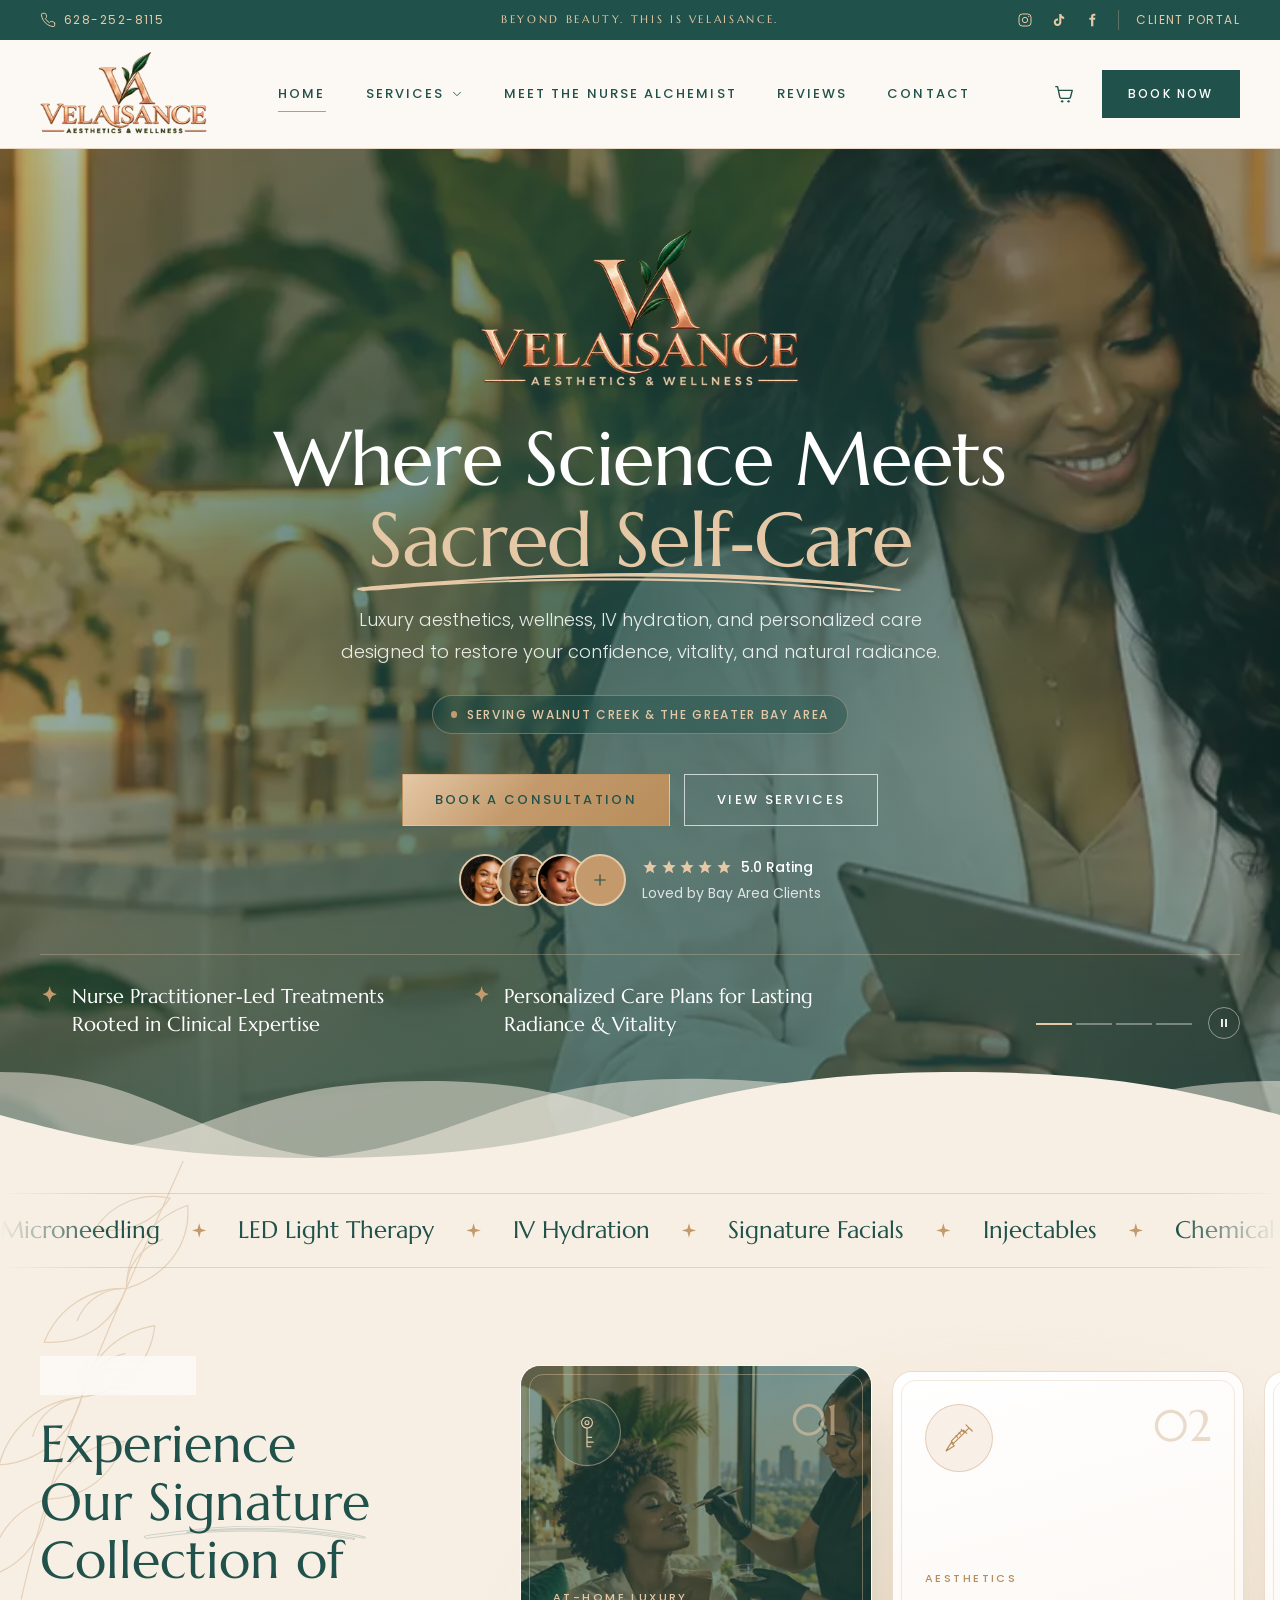
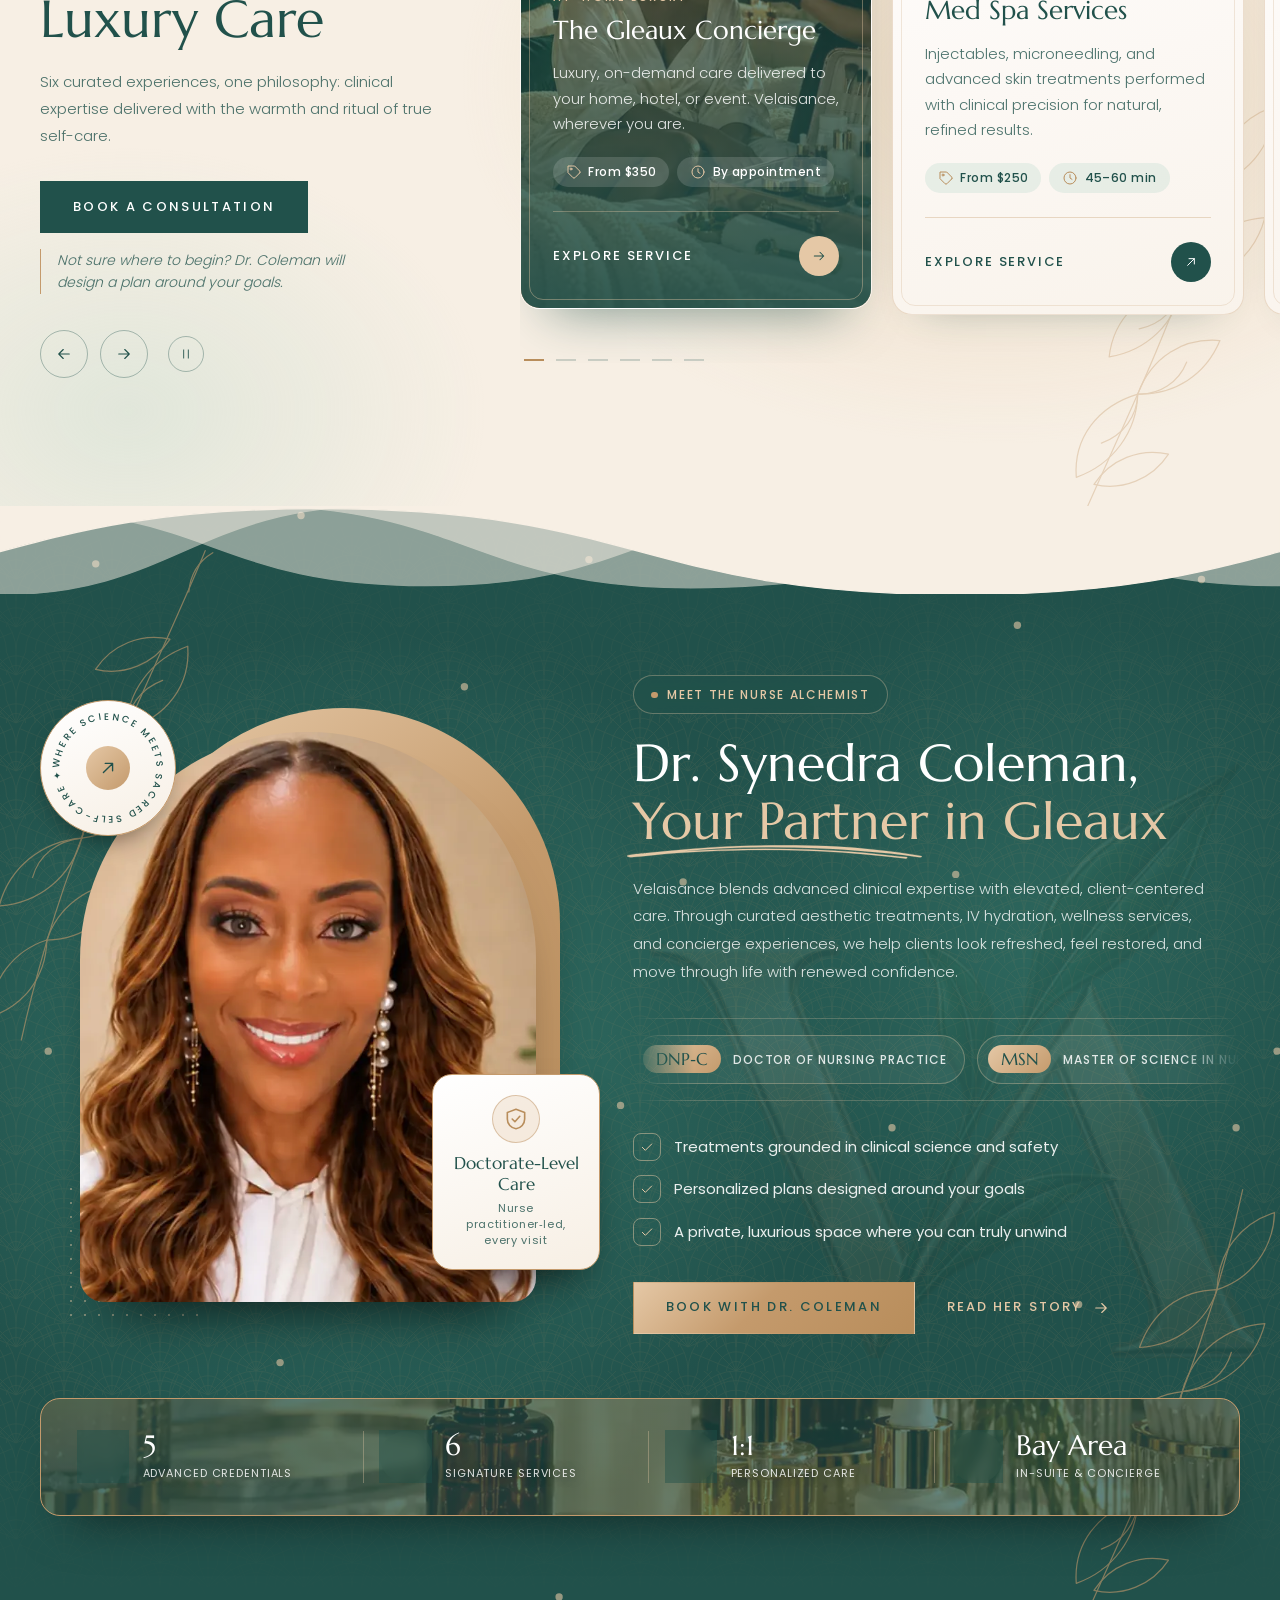
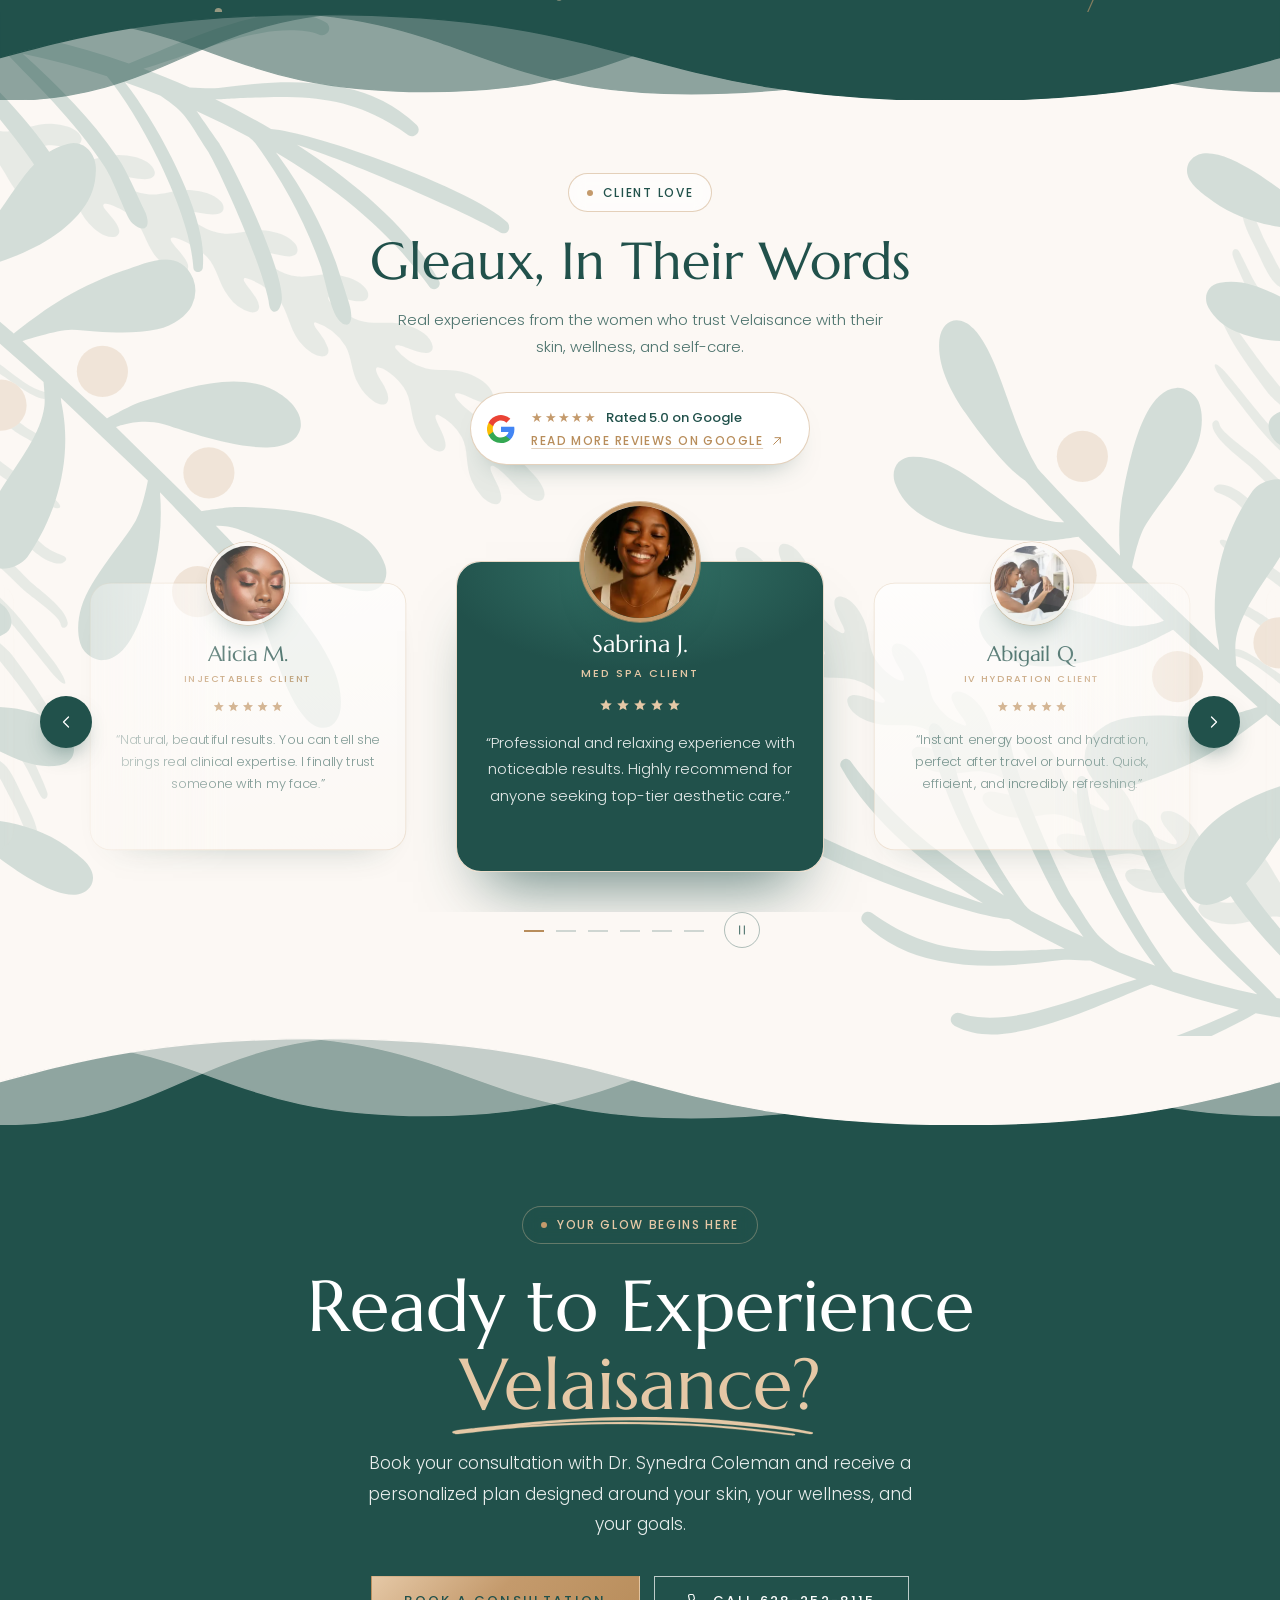
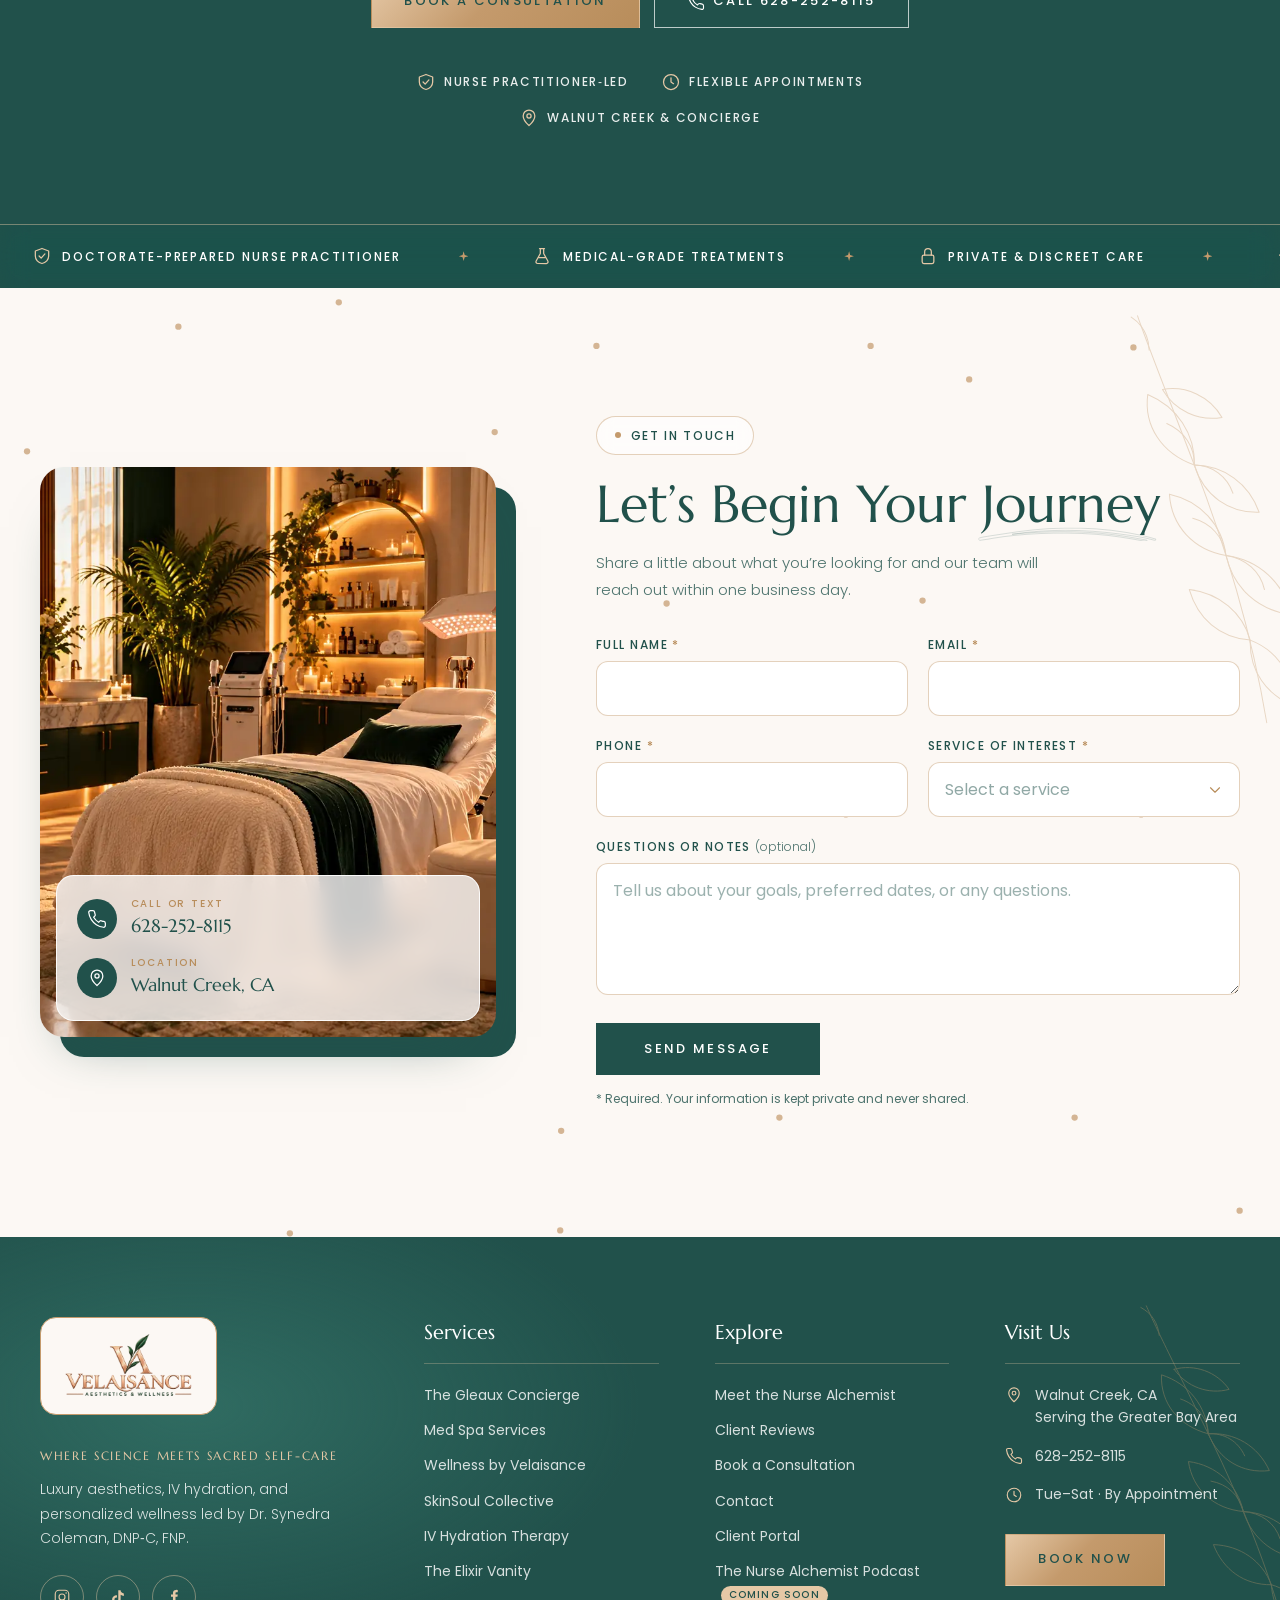
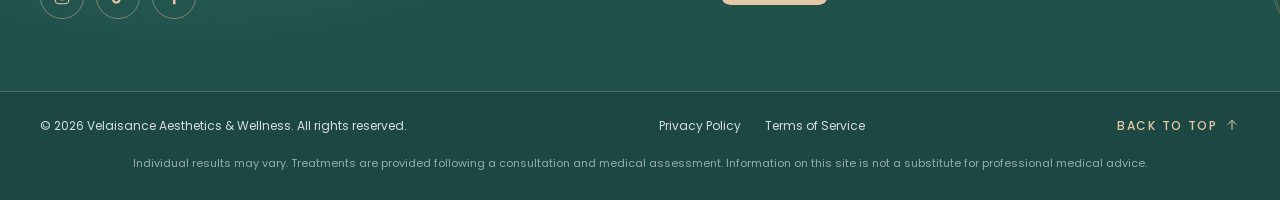
==== commit 3390a58c: "Update" ====
--- a/index.html
+++ b/index.html
@@ -950,6 +950,15 @@
         </div>
     </footer>
 
+    <!-- Back to top: appears after the first screen; the ring fills as you scroll (global.js) -->
+    <button class="to-top" id="to-top" type="button" aria-label="Back to top">
+        <svg class="to-top__ring" viewBox="0 0 36 36" aria-hidden="true">
+            <circle class="to-top__track" cx="18" cy="18" r="16.5" pathLength="100"/>
+            <circle class="to-top__fill" cx="18" cy="18" r="16.5" pathLength="100"/>
+        </svg>
+        <svg class="to-top__arrow" viewBox="0 0 24 24" width="20" height="20" aria-hidden="true"><path d="M12 19V5M5 12l7-7 7 7"/></svg>
+    </button>
+
     <!-- ============ Booking modal (Prospyr) ============
          Every [data-booking] link opens this. The iframe only loads on first open.
          Without JavaScript, the links fall back to opening Prospyr in a new tab. -->
--- a/css/global.css
+++ b/css/global.css
@@ -1050,6 +1050,10 @@
     color: var(--rose-gold-light);
 }
 
+.page-banner__cta {
+    margin-top: 2rem;
+}
+
 /* Photo banner (shop): the photo sits under the emerald wash */
 .page-banner__bg,
 .page-banner__bg img {
@@ -2517,3 +2521,91 @@
         display: block;
     }
 }
+
+/* ==========================================================================
+   Back to top (every page): fixed bottom right, fades in after the first
+   screen. The rose-gold ring fills with scroll depth (global.js sets --scroll).
+   ========================================================================== */
+.to-top {
+    position: fixed;
+    right: 1.25rem;
+    bottom: 1.25rem;
+    z-index: 90;
+    display: flex;
+    align-items: center;
+    justify-content: center;
+    width: 3.25rem;
+    height: 3.25rem;
+    color: var(--white);
+    background-color: var(--emerald);
+    border: 0;
+    border-radius: 50%;
+    box-shadow: 0 14px 30px -12px rgba(33, 81, 75, .6);
+    cursor: pointer;
+    opacity: 0;
+    visibility: hidden;
+    transform: translateY(1rem);
+    transition: opacity .35s var(--ease), visibility .35s, transform .35s var(--ease), background-color .3s var(--ease);
+}
+
+.to-top.is-visible {
+    opacity: 1;
+    visibility: visible;
+    transform: none;
+}
+
+.to-top:hover {
+    background-color: var(--emerald-mid);
+}
+
+.to-top__ring {
+    position: absolute;
+    inset: 0;
+    width: 100%;
+    height: 100%;
+    transform: rotate(-90deg);
+}
+
+.to-top__ring circle {
+    fill: none;
+    stroke-width: 2.5;
+}
+
+.to-top__track {
+    stroke: rgba(255, 255, 255, .18);
+}
+
+.to-top__fill {
+    stroke: var(--rose-gold-light);
+    stroke-dasharray: 100;
+    stroke-dashoffset: calc(100 - var(--scroll, 0) * 100);
+    stroke-linecap: round;
+}
+
+.to-top__arrow {
+    position: relative;
+    fill: none;
+    stroke: currentColor;
+    stroke-width: 1.8;
+    stroke-linecap: round;
+    stroke-linejoin: round;
+    transition: transform .3s var(--ease);
+}
+
+.to-top:hover .to-top__arrow {
+    transform: translateY(-2px);
+}
+
+@media (prefers-reduced-motion: reduce) {
+    .to-top {
+        transition: opacity .3s, visibility .3s;
+        transform: none;
+    }
+}
+
+@media (min-width: 1100px) {
+    .to-top {
+        right: 2rem;
+        bottom: 2rem;
+    }
+}
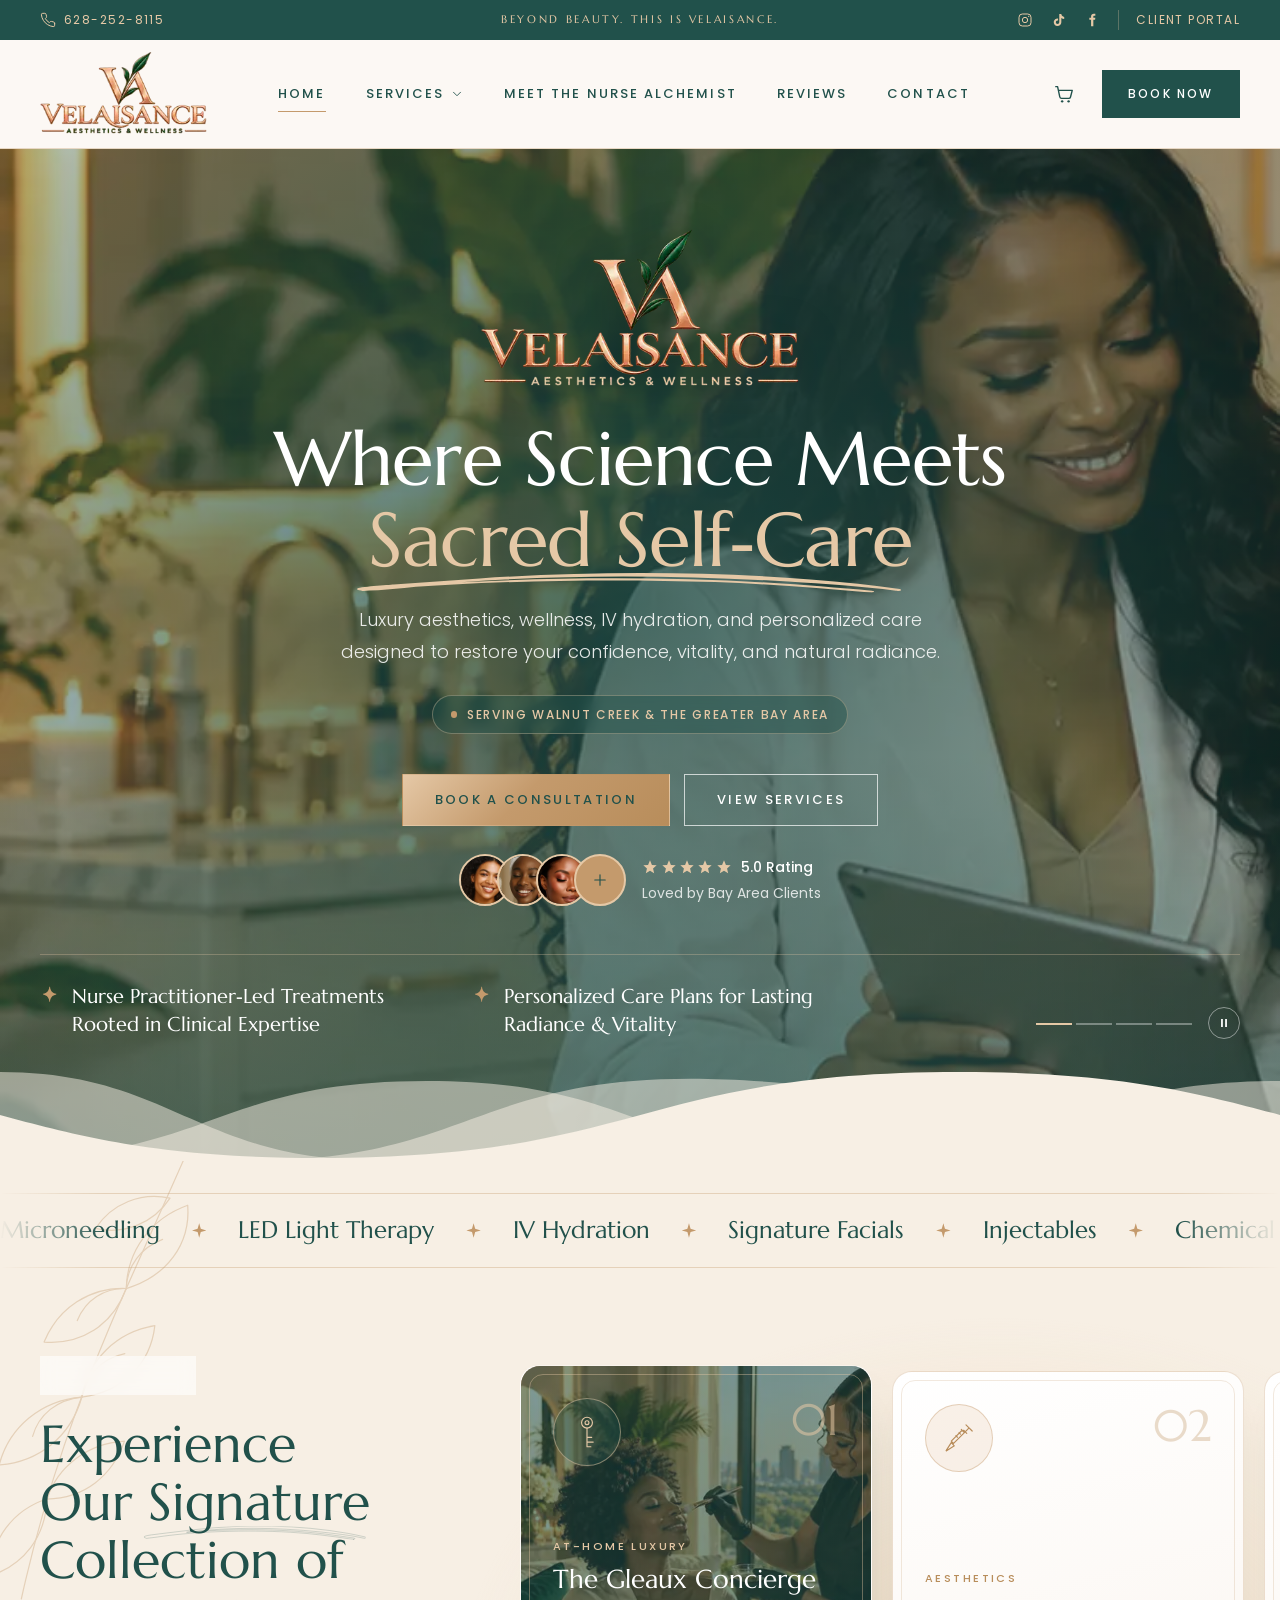
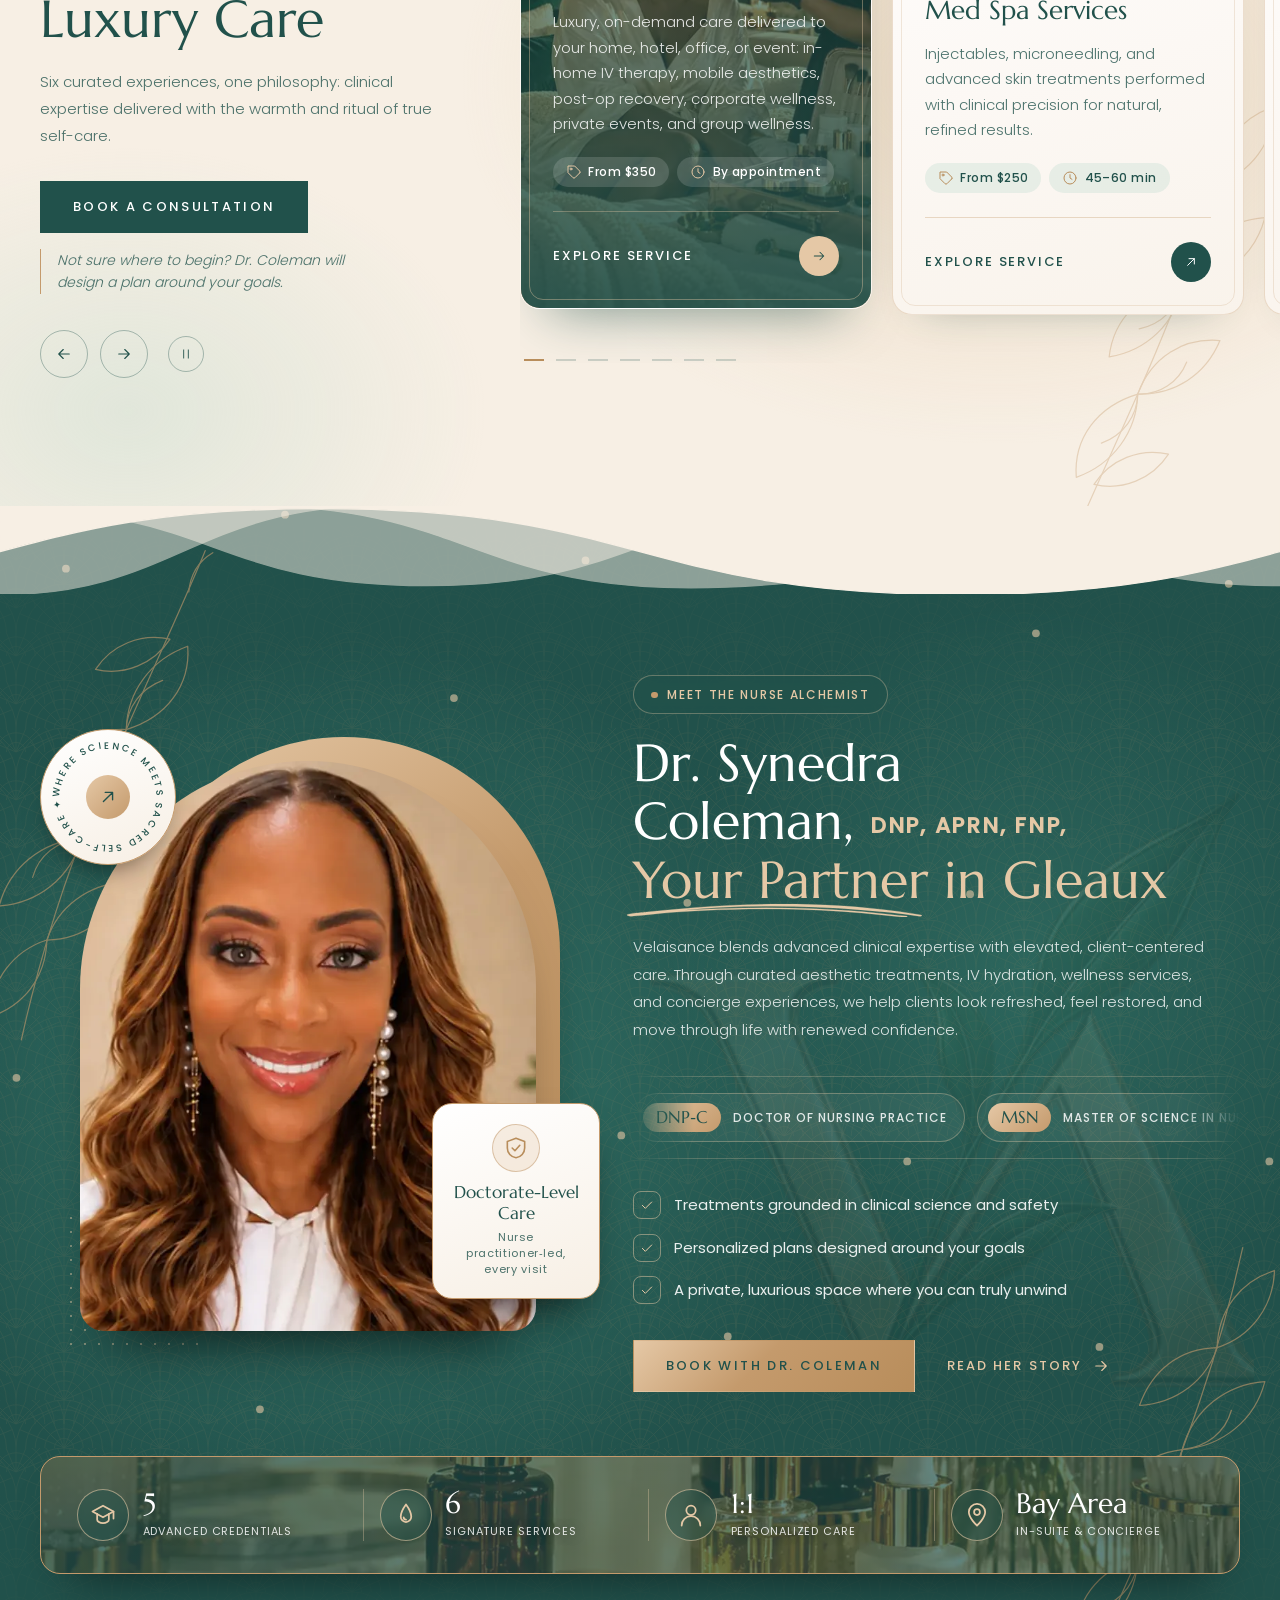
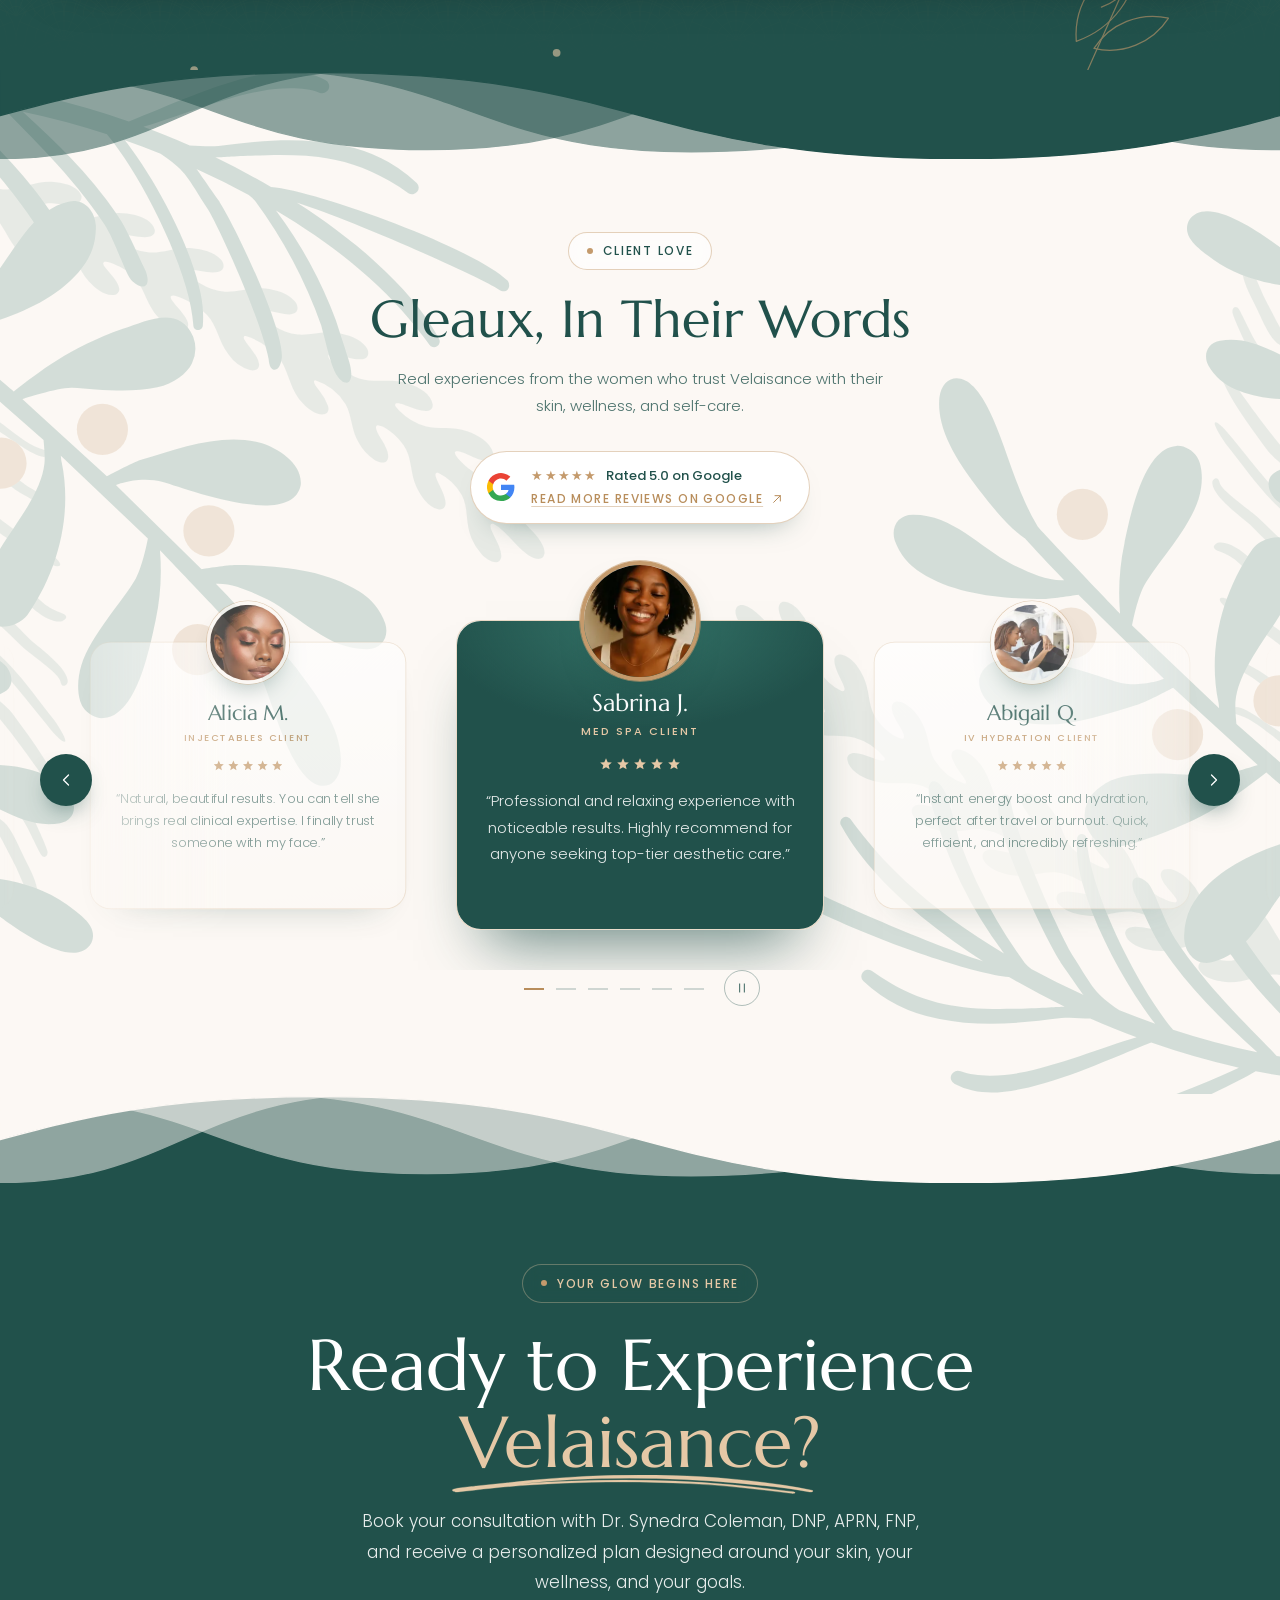
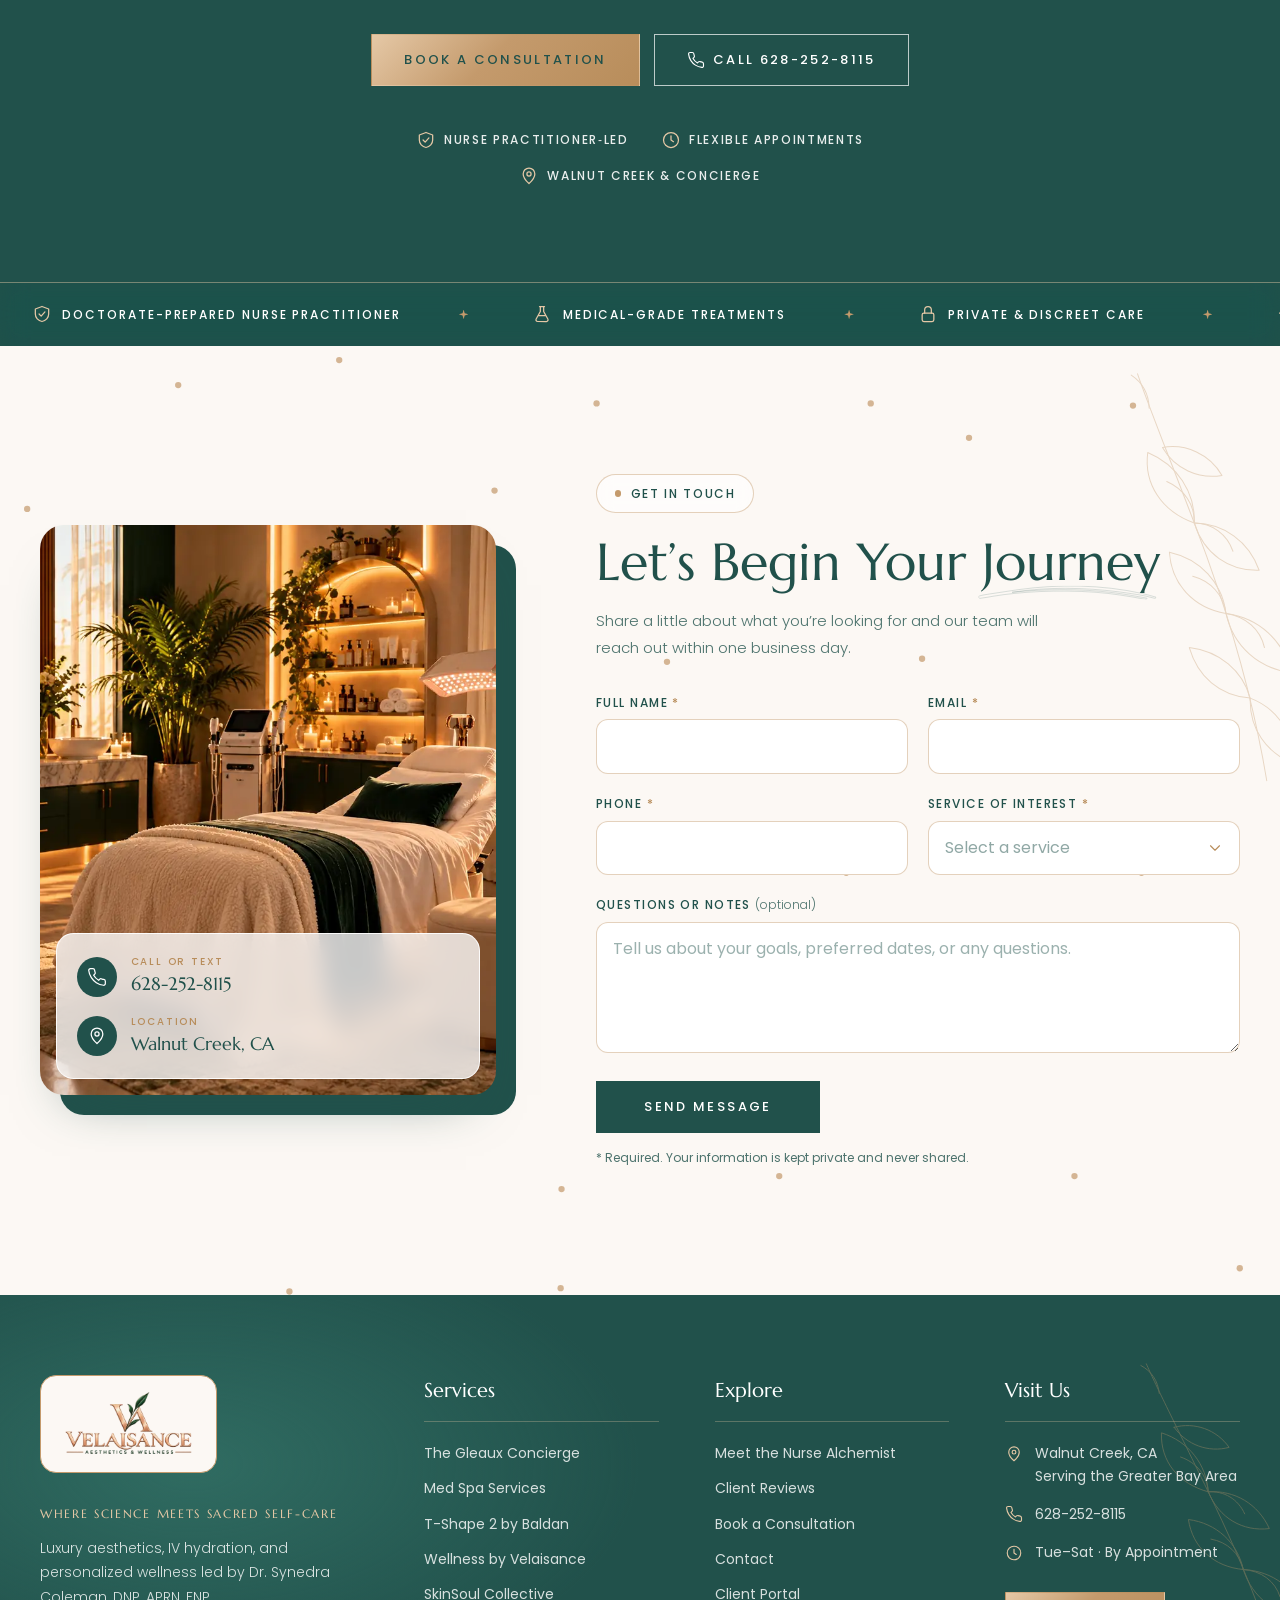
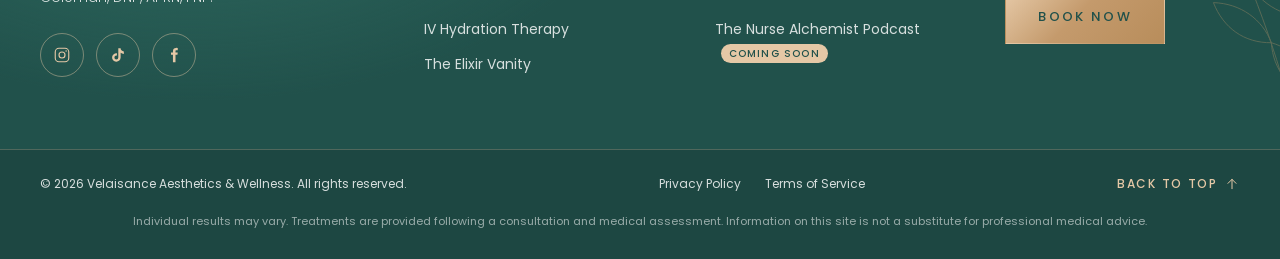
==== commit 8c56a9e3: "Update" ====
--- a/index.html
+++ b/index.html
@@ -4,7 +4,7 @@
     <meta charset="UTF-8">
     <meta name="viewport" content="width=device-width, initial-scale=1.0">
     <title>Velaisance Aesthetics &amp; Wellness | Walnut Creek Med Spa</title>
-    <meta name="description" content="Luxury aesthetics, med spa treatments, IV hydration and personalized wellness by Dr. Synedra Coleman, DNP, FNP. Serving Walnut Creek and the Greater Bay Area.">
+    <meta name="description" content="Luxury aesthetics, med spa treatments, IV hydration and personalized wellness by Dr. Synedra Coleman, DNP, APRN, FNP. Serving Walnut Creek and the Greater Bay Area.">
     <link rel="icon" type="image/png" href="images/brand/velaisance-monogram.png">
 
     <!-- Link preview card (iMessage, Facebook, LinkedIn, Slack, X).
@@ -12,7 +12,7 @@
     <meta property="og:type" content="website">
     <meta property="og:site_name" content="Velaisance Aesthetics &amp; Wellness">
     <meta property="og:title" content="Velaisance | Where Science Meets Sacred Self-Care">
-    <meta property="og:description" content="Luxury aesthetics, IV hydration &amp; wellness by Dr. Synedra Coleman, DNP, FNP in Walnut Creek, CA.">
+    <meta property="og:description" content="Luxury aesthetics, IV hydration &amp; wellness by Dr. Synedra Coleman, DNP, APRN, FNP in Walnut Creek, CA.">
     <meta property="og:url" content="https://mfebres0919.github.io/Velaisance-Aesthetics-Wellness/">
     <meta property="og:image" content="https://mfebres0919.github.io/Velaisance-Aesthetics-Wellness/images/brand/velaisance-share-v3.jpg">
     <meta property="og:image:secure_url" content="https://mfebres0919.github.io/Velaisance-Aesthetics-Wellness/images/brand/velaisance-share-v3.jpg">
@@ -88,6 +88,7 @@
                         <ul class="site-nav__dropdown" id="services-menu">
                             <li><a href="html/service-gleaux-concierge.html">The Gleaux Concierge</a></li>
                             <li><a href="html/service-med-spa.html">Med Spa Services</a></li>
+                            <li><a href="html/service-t-shape-2.html">T-Shape 2 by Baldan</a></li>
                             <li><a href="html/service-wellness.html">Wellness by Velaisance</a></li>
                             <li><a href="html/service-skinsoul.html">SkinSoul Collective</a></li>
                             <li><a href="html/service-iv-hydration.html">IV Hydration Therapy</a></li>
@@ -293,7 +294,7 @@
                                 </div>
                                 <p class="service-card__tag">At-Home Luxury</p>
                                 <h3 class="service-card__title">The Gleaux Concierge</h3>
-                                <p class="service-card__text">Luxury, on-demand care delivered to your home, hotel, or event. Velaisance, wherever you are.</p>
+                                <p class="service-card__text">Luxury, on-demand care delivered to your home, hotel, office, or event: in-home IV therapy, mobile aesthetics, post-op recovery, corporate wellness, private events, and group wellness.</p>
                                 <ul class="service-card__meta">
                                     <li><svg aria-hidden="true" viewBox="0 0 24 24" width="16" height="16"><path d="M20.6 13.4 13.4 20.6a2 2 0 0 1-2.8 0L3 13V3h10l7.6 7.6a2 2 0 0 1 0 2.8z"/><circle cx="7.5" cy="7.5" r="1.5"/></svg>From $350</li>
                                     <li><svg aria-hidden="true" viewBox="0 0 24 24" width="16" height="16"><circle cx="12" cy="12" r="9"/><path d="M12 7v5l3 2"/></svg>By appointment</li>
@@ -328,6 +329,30 @@
                         </article>
 
                         <article class="service-card">
+                            <!-- TODO: swap in the client's T-Shape 2 photo (pending); Med Spa image used as a placeholder -->
+                            <picture class="service-card__media" aria-hidden="true">
+                                <source srcset="images/services/service-med-spa-m.webp 440w, images/services/service-med-spa.webp 720w" sizes="(min-width: 1100px) 22rem, 82vw" type="image/webp">
+                                <img src="images/services/service-med-spa.jpg" srcset="images/services/service-med-spa-m.jpg 440w, images/services/service-med-spa.jpg 720w" sizes="(min-width: 1100px) 22rem, 82vw" alt="" width="720" height="900" loading="lazy" decoding="async">
+                            </picture>
+                            <div class="service-card__body">
+                                <div class="service-card__top">
+                                    <svg class="service-card__icon" aria-hidden="true" viewBox="0 0 48 48" width="48" height="48"><path d="M33 7l8 8M37 11l-6 6M30 14l4 4M14 30l-7 11 11-7M14 30l3 3M31 17L17 31l-3-3 14-14M24 17l2 2M20 21l2 2M27 13l3 3"/></svg>
+                                </div>
+                                <p class="service-card__tag">Advanced Technology</p>
+                                <h3 class="service-card__title">T-Shape 2 by Baldan</h3>
+                                <p class="service-card__text">An advanced, non-invasive treatment combining radiofrequency, vacuum massage, and low-level laser technology. Includes HydraFacial Syndeo.</p>
+                                <ul class="service-card__meta">
+                                    <li><svg aria-hidden="true" viewBox="0 0 24 24" width="16" height="16"><path d="M20.6 13.4 13.4 20.6a2 2 0 0 1-2.8 0L3 13V3h10l7.6 7.6a2 2 0 0 1 0 2.8z"/><circle cx="7.5" cy="7.5" r="1.5"/></svg>Consultation required</li>
+                                    <li><svg aria-hidden="true" viewBox="0 0 24 24" width="16" height="16"><circle cx="12" cy="12" r="9"/><path d="M12 7v5l3 2"/></svg>No downtime</li>
+                                </ul>
+                                <a class="service-card__link" href="html/service-t-shape-2.html">
+                                    Explore Service
+                                    <span class="service-card__arrow" aria-hidden="true"><svg viewBox="0 0 24 24" width="16" height="16"><path d="M7 17 17 7M9 7h8v8"/></svg></span>
+                                </a>
+                            </div>
+                        </article>
+
+                        <article class="service-card">
                             <picture class="service-card__media" aria-hidden="true">
                                 <source srcset="images/services/service-wellness-m.webp 440w, images/services/service-wellness.webp 720w" sizes="(min-width: 1100px) 22rem, 82vw" type="image/webp">
                                 <img src="images/services/service-wellness.jpg" srcset="images/services/service-wellness-m.jpg 440w, images/services/service-wellness.jpg 720w" sizes="(min-width: 1100px) 22rem, 82vw" alt="" width="720" height="900" loading="lazy" decoding="async">
@@ -424,6 +449,7 @@
                     <div class="carousel-dots" role="group" aria-label="Choose a service card">
                         <button class="carousel-dot is-active" type="button" aria-current="true" aria-label="Show The Gleaux Concierge"></button>
                         <button class="carousel-dot" type="button" aria-label="Show Med Spa Services"></button>
+                        <button class="carousel-dot" type="button" aria-label="Show T-Shape 2 by Baldan"></button>
                         <button class="carousel-dot" type="button" aria-label="Show Wellness by Velaisance"></button>
                         <button class="carousel-dot" type="button" aria-label="Show SkinSoul Collective"></button>
                         <button class="carousel-dot" type="button" aria-label="Show IV Hydration Therapy"></button>
@@ -450,7 +476,7 @@
 
                     <picture class="about__portrait">
                         <source srcset="images/about/dr-synedra-coleman-arch-m.webp 440w, images/about/dr-synedra-coleman-arch.webp 660w" sizes="(min-width: 1100px) 28rem, 88vw" type="image/webp">
-                        <img src="images/about/dr-synedra-coleman-arch.jpg" srcset="images/about/dr-synedra-coleman-arch-m.jpg 440w, images/about/dr-synedra-coleman-arch.jpg 660w" sizes="(min-width: 1100px) 28rem, 88vw" alt="Dr. Synedra Coleman, founder of Velaisance Aesthetics &amp; Wellness" width="660" height="825" loading="lazy" decoding="async">
+                        <img src="images/about/dr-synedra-coleman-arch.jpg" srcset="images/about/dr-synedra-coleman-arch-m.jpg 440w, images/about/dr-synedra-coleman-arch.jpg 660w" sizes="(min-width: 1100px) 28rem, 88vw" alt="Dr. Synedra Coleman, DNP, APRN, FNP, founder of Velaisance" width="660" height="825" loading="lazy" decoding="async">
                     </picture>
 
                     <a class="about__seal" href="https://book.prospyrmed.com/4cce81ef-f2c5-4e11-8446-f26833523e22/select-service?workspaceId=25875597-275b-4d12-b427-3f18097b015f&amp;locationId=57bc5251-1073-4fe5-9a47-7d9fa82c98e7" target="_blank" rel="noopener" data-booking aria-label="Book a consultation">
@@ -475,7 +501,7 @@
                 <!-- Content -->
                 <div class="about__content">
                     <p class="badge"><span class="badge__dot" aria-hidden="true"></span>Meet the Nurse Alchemist</p>
-                    <h2 class="section-title about__title" id="about-title">Dr. Synedra Coleman, <em><span class="ink-mark">Your Partner<svg class="ink-mark__line" aria-hidden="true" viewBox="0 0 1307 149" preserveAspectRatio="none"><path d="M1232.64 147.79c-122.42-33.96-245.78-65.88-372.4-79.2-274.79-29.65-555.3-4.58-746.71 43.64-28.03 6.61-55.36 16.42-83.92 20.67-6.94.18-15.27 7.93-19.91-.69-42.09-23.59 65.41-40.33 78.74-44.91 68.94-15.05 137.48-31.87 206.46-46.69 299.76-62.63 616.52-55.76 908.24 41.3 33.91 11.72 67.19 25.44 100.14 39.51 8.53 5.83.48 17.83-8.87 13.35-82.09-35.61-171.3-51.43-258.47-69.75-258.76-50.22-528.02-56-785.62 4.13 245.24-37 497.97-41.22 742.29 4.51 70.81 12.09 168.26 39.24 244.02 59.66 9.1 2.46 5.53 17.17-3.99 14.47Z"/></svg></span> in Gleaux</em></h2>
+                    <h2 class="section-title about__title" id="about-title">Dr. Synedra Coleman, <span class="name-creds">DNP, APRN, FNP,</span> <em><span class="ink-mark">Your Partner<svg class="ink-mark__line" aria-hidden="true" viewBox="0 0 1307 149" preserveAspectRatio="none"><path d="M1232.64 147.79c-122.42-33.96-245.78-65.88-372.4-79.2-274.79-29.65-555.3-4.58-746.71 43.64-28.03 6.61-55.36 16.42-83.92 20.67-6.94.18-15.27 7.93-19.91-.69-42.09-23.59 65.41-40.33 78.74-44.91 68.94-15.05 137.48-31.87 206.46-46.69 299.76-62.63 616.52-55.76 908.24 41.3 33.91 11.72 67.19 25.44 100.14 39.51 8.53 5.83.48 17.83-8.87 13.35-82.09-35.61-171.3-51.43-258.47-69.75-258.76-50.22-528.02-56-785.62 4.13 245.24-37 497.97-41.22 742.29 4.51 70.81 12.09 168.26 39.24 244.02 59.66 9.1 2.46 5.53 17.17-3.99 14.47Z"/></svg></span> in Gleaux</em></h2>
                     <p class="about__text">
                         Velaisance blends advanced clinical expertise with elevated, client-centered care. Through curated aesthetic
                         treatments, IV hydration, wellness services, and concierge experiences, we help clients look refreshed,
@@ -707,7 +733,7 @@
                 <p class="badge"><span class="badge__dot" aria-hidden="true"></span>Your Glow Begins Here</p>
                 <h2 class="final-cta__title" id="final-cta-title">Ready to Experience <em><span class="ink-mark">Velaisance?<svg class="ink-mark__line" aria-hidden="true" viewBox="0 0 1307 149" preserveAspectRatio="none"><path d="M1232.64 147.79c-122.42-33.96-245.78-65.88-372.4-79.2-274.79-29.65-555.3-4.58-746.71 43.64-28.03 6.61-55.36 16.42-83.92 20.67-6.94.18-15.27 7.93-19.91-.69-42.09-23.59 65.41-40.33 78.74-44.91 68.94-15.05 137.48-31.87 206.46-46.69 299.76-62.63 616.52-55.76 908.24 41.3 33.91 11.72 67.19 25.44 100.14 39.51 8.53 5.83.48 17.83-8.87 13.35-82.09-35.61-171.3-51.43-258.47-69.75-258.76-50.22-528.02-56-785.62 4.13 245.24-37 497.97-41.22 742.29 4.51 70.81 12.09 168.26 39.24 244.02 59.66 9.1 2.46 5.53 17.17-3.99 14.47Z"/></svg></span></em></h2>
                 <p class="final-cta__text">
-                    Book your consultation with Dr.&nbsp;Synedra Coleman and receive a personalized plan designed around your skin,
+                    Book your consultation with Dr.&nbsp;Synedra Coleman, DNP, APRN, FNP, and receive a personalized plan designed around your skin,
                     your wellness, and your goals.
                 </p>
 
@@ -775,7 +801,7 @@
                 <div class="contact__visual">
                     <picture class="contact__image">
                         <source srcset="images/contact/contact-room.webp" type="image/webp">
-                        <img src="images/contact/contact-room.jpg" alt="Velaisance treatment suite with a plush treatment bed and LED therapy lamp" width="720" height="900" loading="lazy" decoding="async">
+                        <img src="images/contact/contact-room.jpg" alt="Velaisance treatment suite with a treatment bed and LED lamp" width="720" height="900" loading="lazy" decoding="async">
                     </picture>
 
                     <div class="contact__details">
@@ -878,7 +904,7 @@
                 </a>
                 <p class="site-footer__tagline">Where Science Meets Sacred Self-Care</p>
                 <p class="site-footer__about">
-                    Luxury aesthetics, IV hydration, and personalized wellness led by Dr.&nbsp;Synedra Coleman, DNP&#8209;C, FNP.
+                    Luxury aesthetics, IV hydration, and personalized wellness led by Dr.&nbsp;Synedra Coleman, DNP, APRN, FNP.
                 </p>
                 <ul class="site-footer__social" aria-label="Social media">
                     <li><a href="https://www.instagram.com/" aria-label="Velaisance on Instagram"><svg aria-hidden="true" viewBox="0 0 24 24" width="18" height="18"><rect x="3" y="3" width="18" height="18" rx="5" fill="none" stroke="currentColor" stroke-width="1.5"/><circle cx="12" cy="12" r="4" fill="none" stroke="currentColor" stroke-width="1.5"/><circle cx="17.5" cy="6.5" r="1" fill="currentColor"/></svg></a></li>
@@ -892,6 +918,7 @@
                 <ul class="site-footer__links">
                     <li><a href="html/service-gleaux-concierge.html">The Gleaux Concierge</a></li>
                     <li><a href="html/service-med-spa.html">Med Spa Services</a></li>
+                            <li><a href="html/service-t-shape-2.html">T-Shape 2 by Baldan</a></li>
                     <li><a href="html/service-wellness.html">Wellness by Velaisance</a></li>
                     <li><a href="html/service-skinsoul.html">SkinSoul Collective</a></li>
                     <li><a href="html/service-iv-hydration.html">IV Hydration Therapy</a></li>
--- a/css/styles.css
+++ b/css/styles.css
@@ -1385,3 +1385,14 @@
         margin-inline: 2.5rem 0;
     }
 }
+
+/* Credentials inside the About heading — smaller, so the name stays the focus */
+.name-creds {
+  font-family: var(--font-body, inherit);
+  font-size: .42em;
+  font-weight: 600;
+  letter-spacing: .08em;
+  vertical-align: middle;
+  white-space: nowrap;
+  color: var(--rose-gold-light);   /* 5.6:1 on the emerald About background */
+}
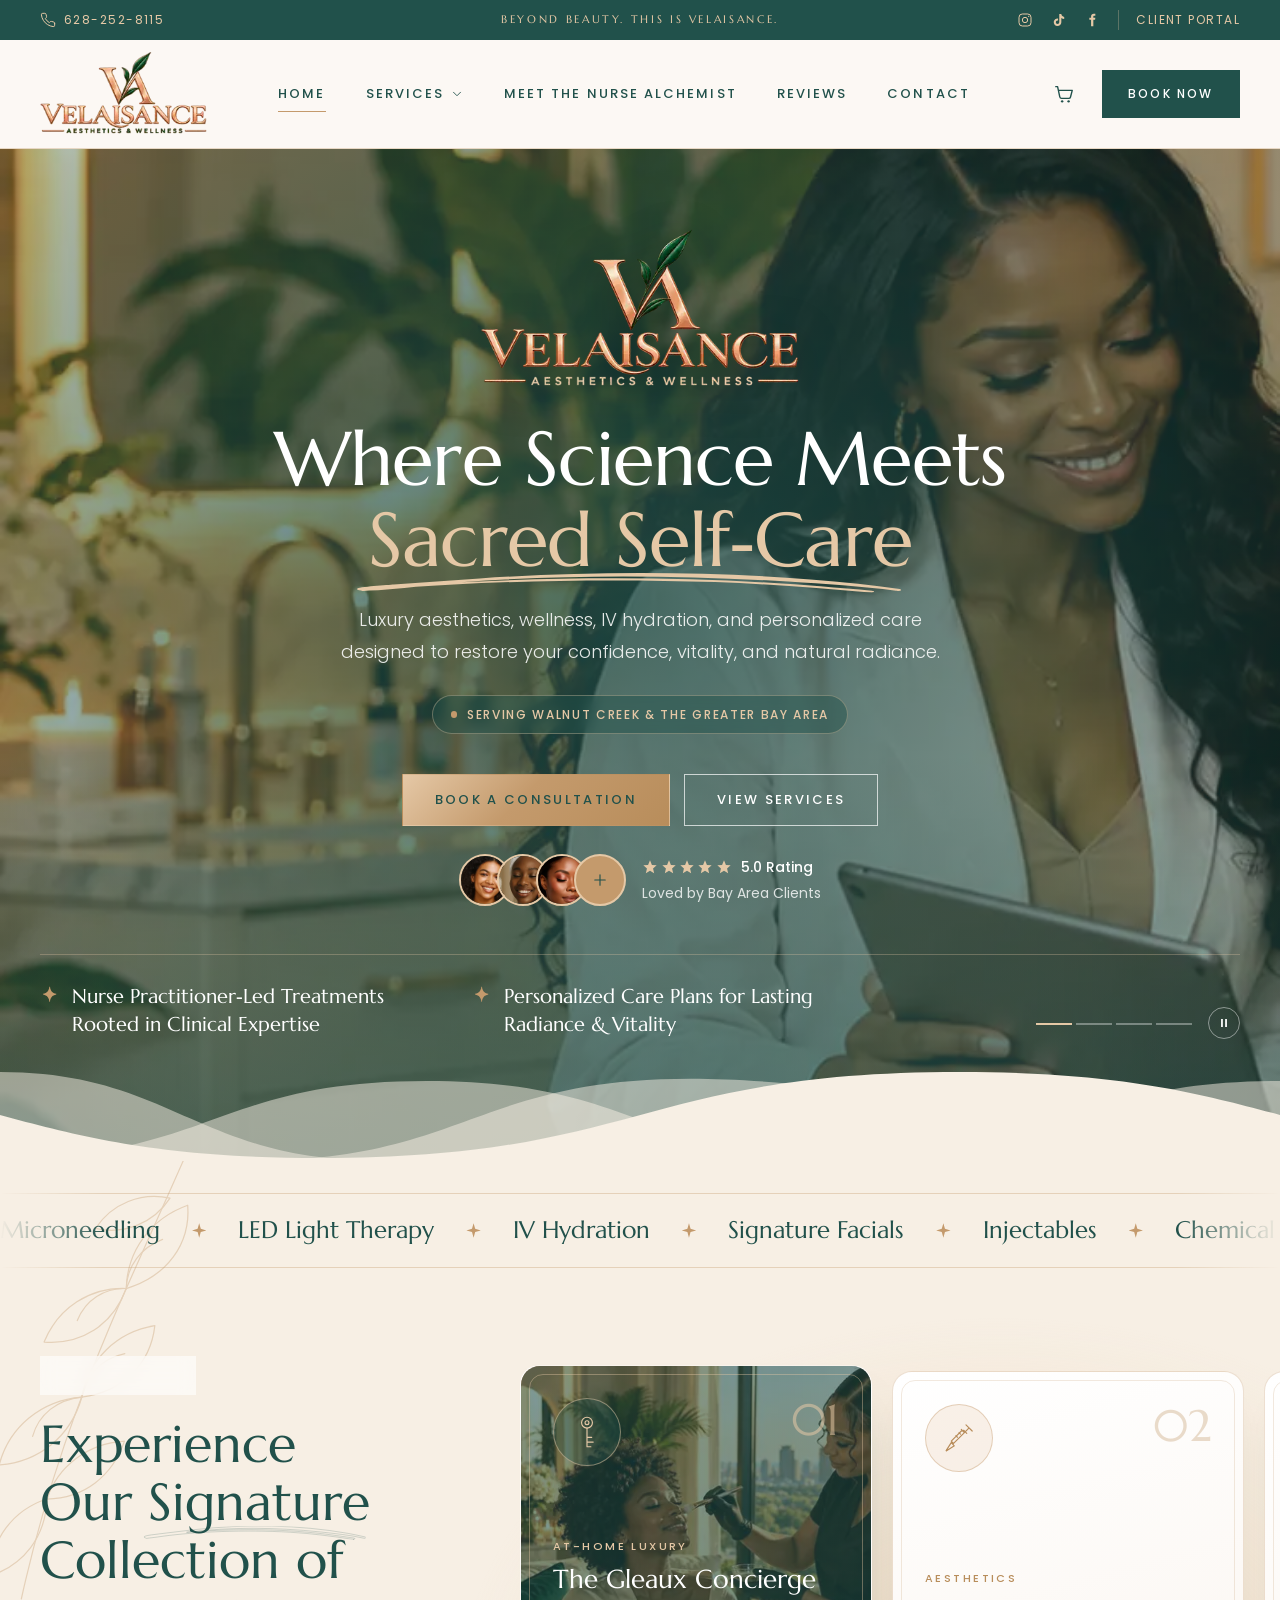
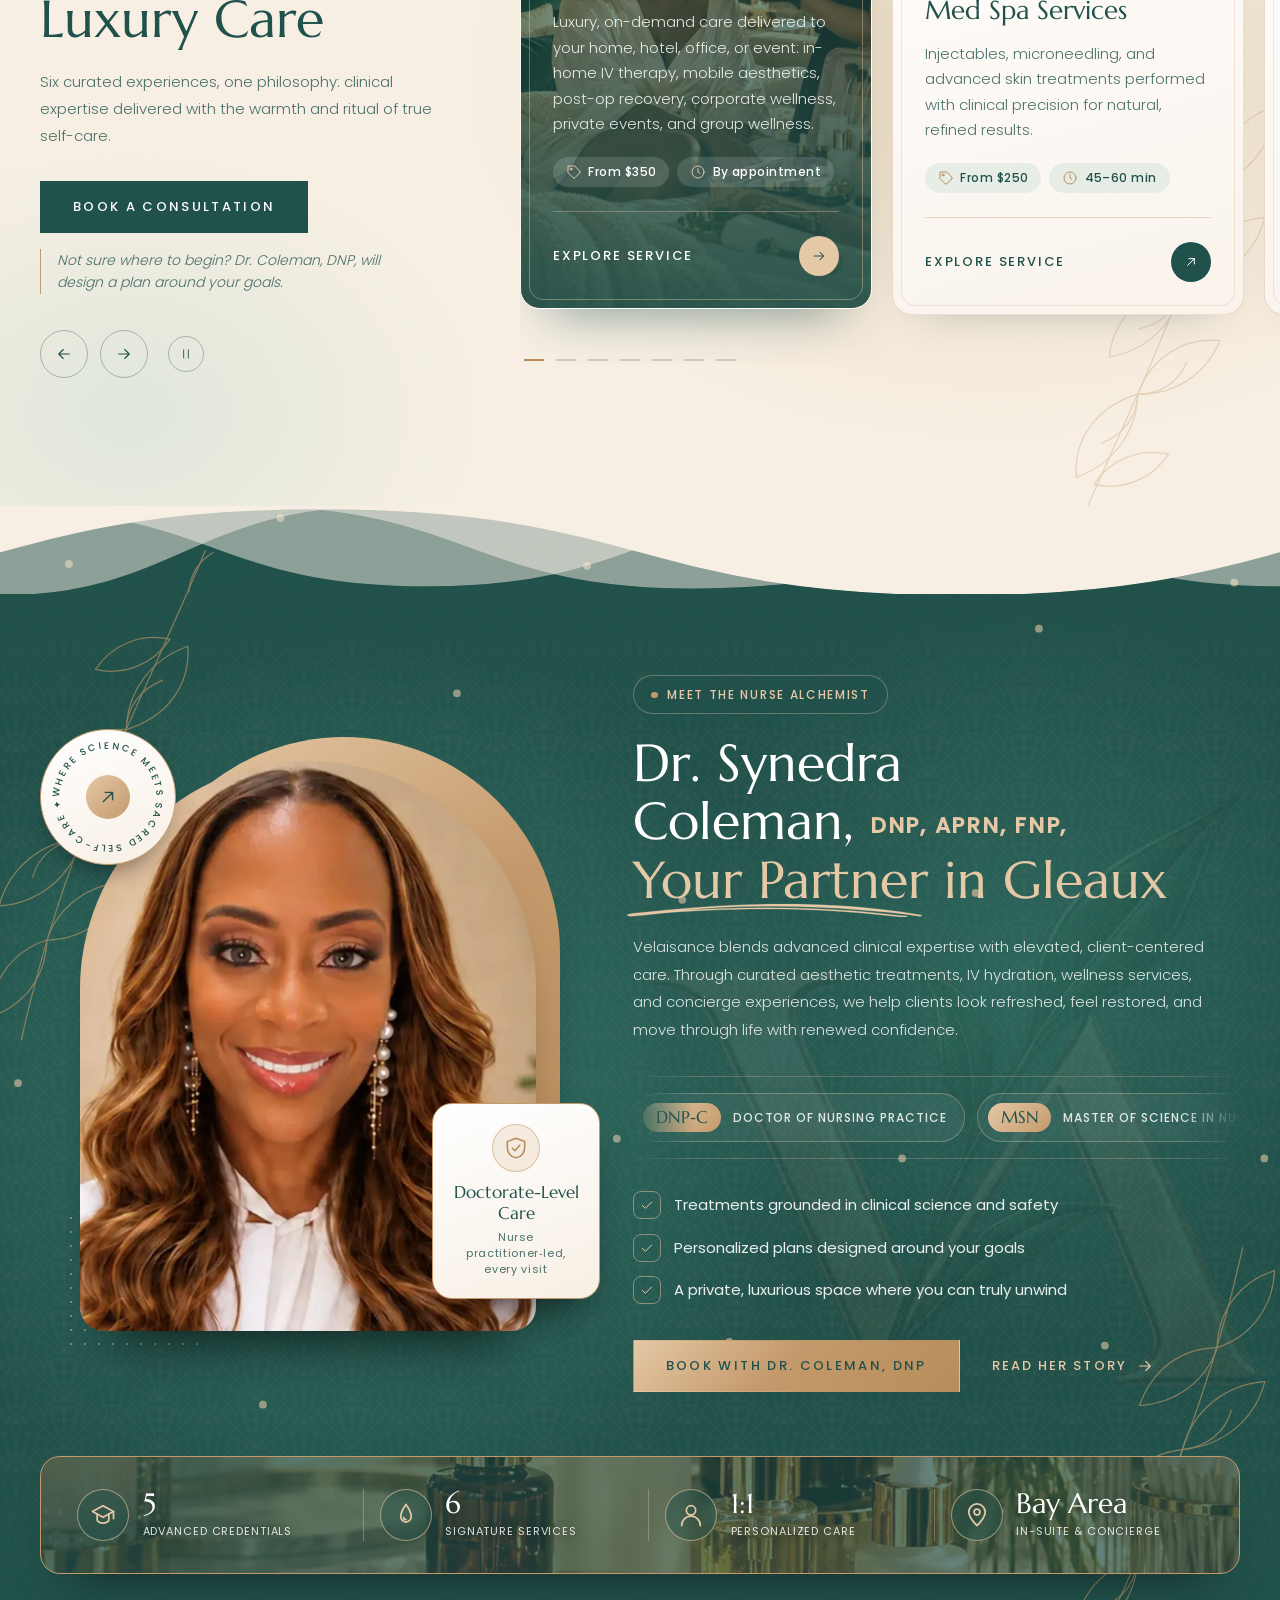
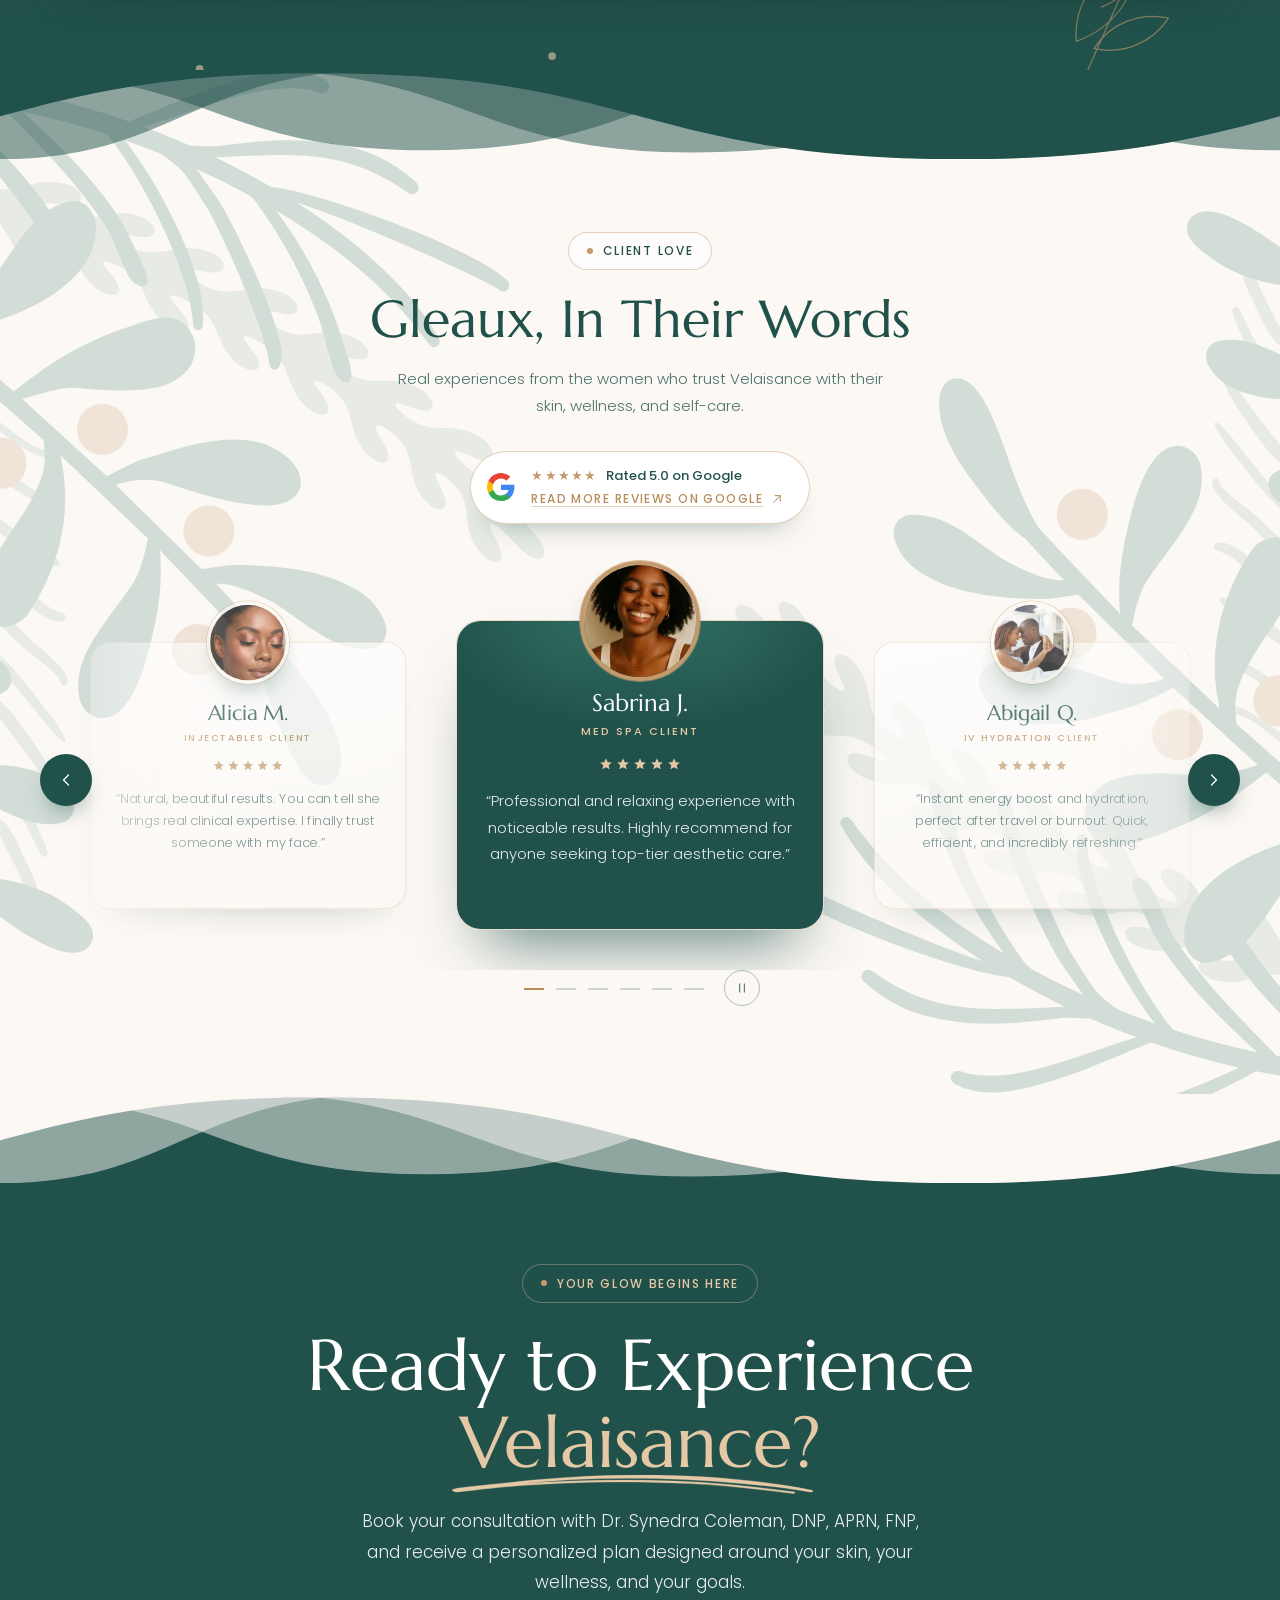
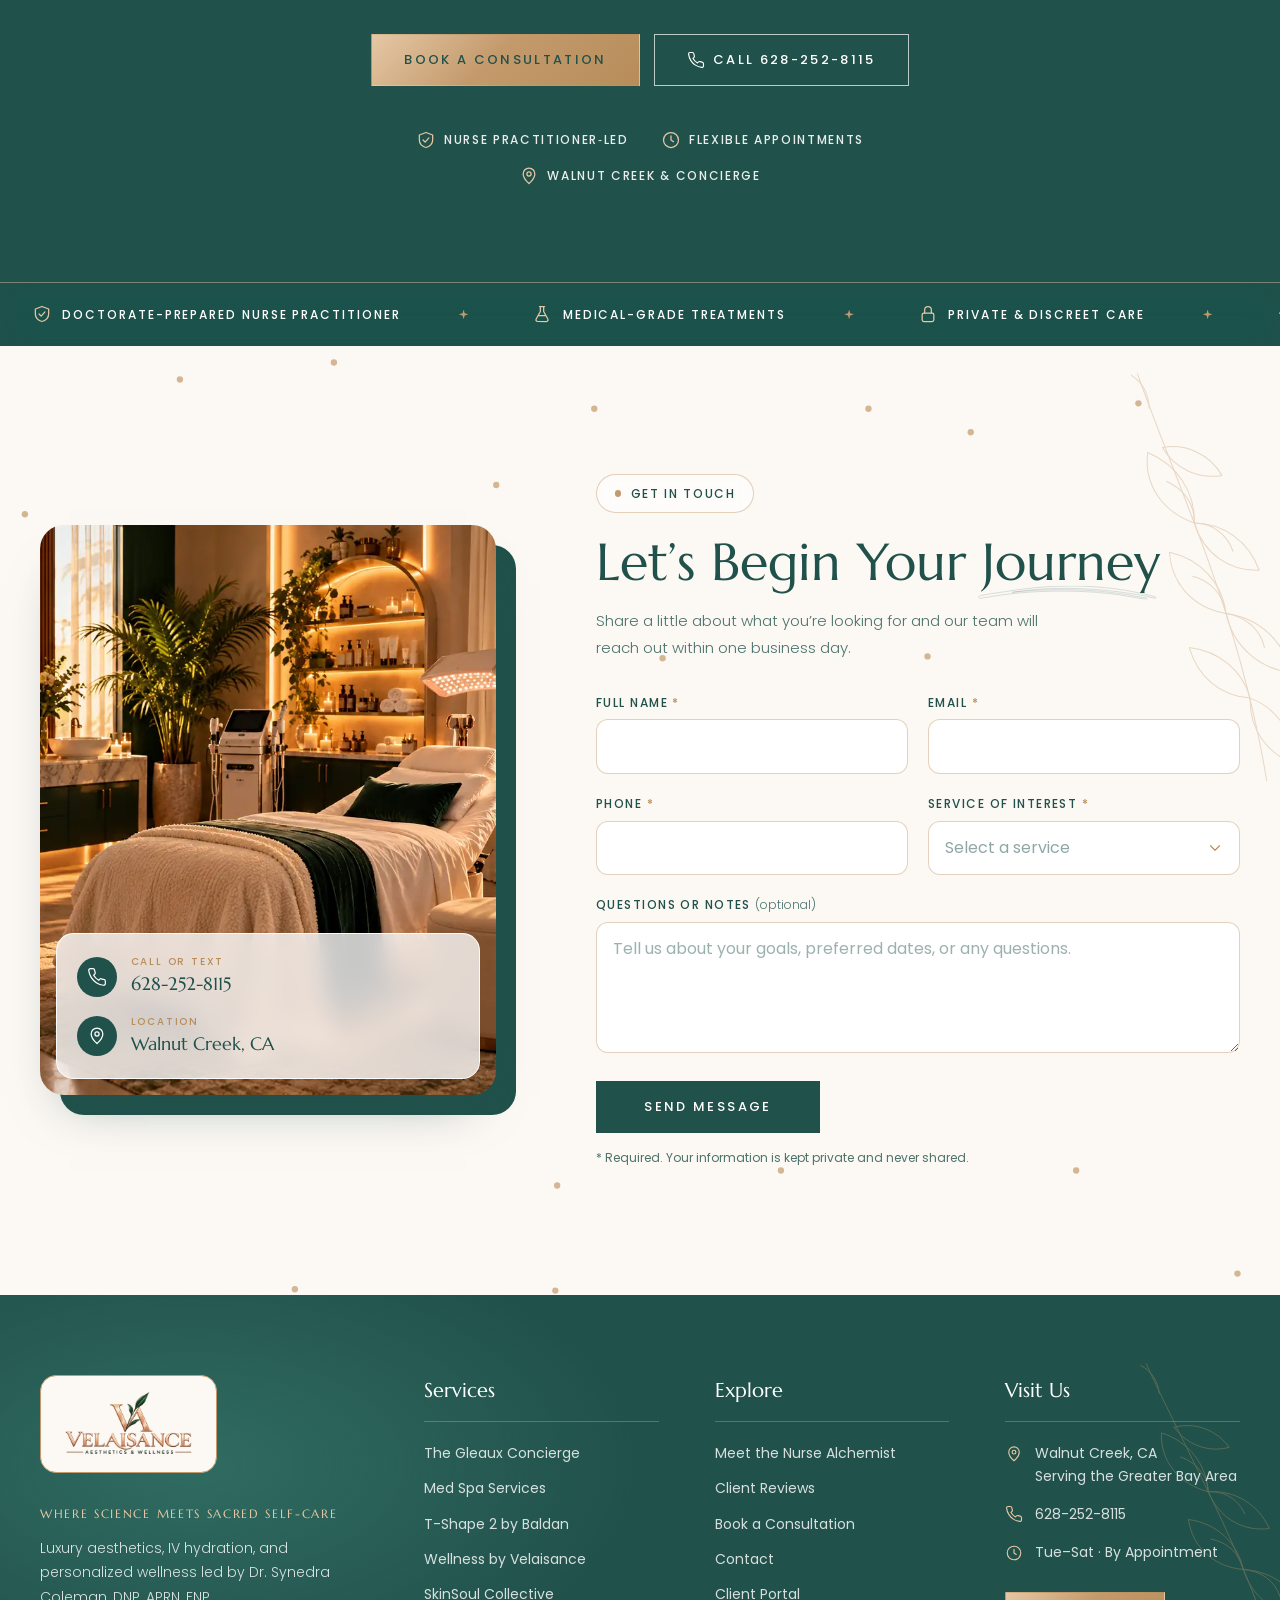
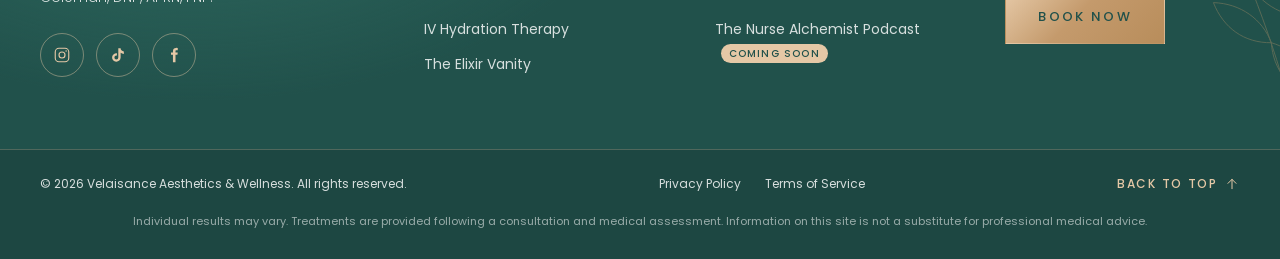
==== commit 0e3e2a89: "T-Shape 2 photo, Dr. Coleman, DNP, accessibility fixes - Client's T-Shape 2 photo replaces the Med S" ====
--- a/index.html
+++ b/index.html
@@ -42,7 +42,7 @@
     <a class="skip-link" href="#main">Skip to content</a>
 
     <!-- ============ Top Bar ============ -->
-    <div class="top-bar">
+    <div class="top-bar" role="region" aria-label="Contact and social links">
         <div class="top-bar__inner container">
             <a class="top-bar__phone" href="tel:+16282528115">
                 <svg aria-hidden="true" viewBox="0 0 24 24" width="16" height="16"><path fill="none" stroke="currentColor" stroke-width="1.5" stroke-linecap="round" stroke-linejoin="round" d="M22 16.9v3a2 2 0 0 1-2.2 2 19.8 19.8 0 0 1-8.6-3.1 19.5 19.5 0 0 1-6-6A19.8 19.8 0 0 1 2.1 4.2 2 2 0 0 1 4.1 2h3a2 2 0 0 1 2 1.7c.1 1 .4 1.9.7 2.8a2 2 0 0 1-.5 2.1L8 9.9a16 16 0 0 0 6 6l1.3-1.3a2 2 0 0 1 2.1-.4c.9.3 1.8.6 2.8.7a2 2 0 0 1 1.7 2z"/></svg>
@@ -53,15 +53,15 @@
                 <p class="top-bar__message"><a href="#newsletter">&#10022; The Nurse Alchemist Podcast &mdash; Coming Soon. Get Notified &rarr;</a></p>
             </div>
             <div class="top-bar__links">
-                <a class="top-bar__social" href="https://www.instagram.com/" aria-label="Velaisance on Instagram">
+                <a class="top-bar__social" href="https://www.instagram.com/">
                     <svg aria-hidden="true" viewBox="0 0 24 24" width="16" height="16"><rect x="3" y="3" width="18" height="18" rx="5" fill="none" stroke="currentColor" stroke-width="1.5"/><circle cx="12" cy="12" r="4" fill="none" stroke="currentColor" stroke-width="1.5"/><circle cx="17.5" cy="6.5" r="1" fill="currentColor"/></svg>
-                </a>
-                <a class="top-bar__social" href="https://www.tiktok.com/" aria-label="Velaisance on TikTok">
+                <span class="visually-hidden">Velaisance on Instagram</span></a>
+                <a class="top-bar__social" href="https://www.tiktok.com/">
                     <svg aria-hidden="true" viewBox="0 0 24 24" width="16" height="16"><path fill="currentColor" d="M16.6 5.8A4.3 4.3 0 0 1 15.5 3h-3.1v12.4a2.6 2.6 0 1 1-2.6-2.6c.3 0 .5 0 .8.1V9.7a5.7 5.7 0 1 0 4.9 5.7V9.1a7.3 7.3 0 0 0 4.3 1.4V7.4a4.3 4.3 0 0 1-3.2-1.6z"/></svg>
-                </a>
-                <a class="top-bar__social" href="https://www.facebook.com/" aria-label="Velaisance on Facebook">
+                <span class="visually-hidden">Velaisance on TikTok</span></a>
+                <a class="top-bar__social" href="https://www.facebook.com/">
                     <svg aria-hidden="true" viewBox="0 0 24 24" width="16" height="16"><path fill="currentColor" d="M14 8.5V6.8c0-.8.2-1.3 1.4-1.3H17V2.6a21 21 0 0 0-2.4-.1C12.2 2.5 10.6 4 10.6 6.6v1.9H8v3.2h2.6V21.5H14v-9.8h2.6l.4-3.2z"/></svg>
-                </a>
+                <span class="visually-hidden">Velaisance on Facebook</span></a>
                 <a class="top-bar__portal" href="#client-portal">Client Portal</a>
             </div>
         </div>
@@ -70,12 +70,12 @@
     <!-- ============ Header / Navigation ============ -->
     <header class="site-header" id="site-header">
         <div class="site-header__inner container">
-            <a class="site-header__logo" href="index.html" aria-label="Velaisance Aesthetics &amp; Wellness home">
+            <a class="site-header__logo" href="index.html">
                 <picture>
                     <source srcset="images/brand/velaisance-logo-header-m.webp 240w, images/brand/velaisance-logo-header.webp 400w" sizes="(min-width: 1100px) 10.5rem, 8rem" type="image/webp">
                     <img src="images/brand/velaisance-logo-header.png" srcset="images/brand/velaisance-logo-header-m.png 240w, images/brand/velaisance-logo-header.png 400w" sizes="(min-width: 1100px) 10.5rem, 8rem" alt="Velaisance Aesthetics &amp; Wellness" width="400" height="202" decoding="async" fetchpriority="high">
                 </picture>
-            </a>
+            <span class="visually-hidden">Velaisance Aesthetics &amp; Wellness home</span></a>
 
             <nav class="site-nav" id="site-nav" aria-label="Main" data-lenis-prevent>
                 <ul class="site-nav__list">
@@ -106,9 +106,9 @@
             </nav>
 
             <div class="site-header__actions">
-                <a class="site-header__icon" href="html/shop.html" aria-label="Shop The Elixir Vanity">
+                <a class="site-header__icon" href="html/shop.html">
                     <svg aria-hidden="true" viewBox="0 0 24 24" width="22" height="22"><path fill="none" stroke="currentColor" stroke-width="1.5" stroke-linecap="round" stroke-linejoin="round" d="M3 4h2l2.4 11.2a2 2 0 0 0 2 1.6h7.7a2 2 0 0 0 2-1.5L21 8H6.2"/><circle cx="10" cy="20" r="1.3" fill="currentColor"/><circle cx="17" cy="20" r="1.3" fill="currentColor"/></svg>
-                </a>
+                <span class="visually-hidden">Shop The Elixir Vanity</span></a>
                 <a class="button button--emerald site-header__book" href="https://book.prospyrmed.com/4cce81ef-f2c5-4e11-8446-f26833523e22/select-service?workspaceId=25875597-275b-4d12-b427-3f18097b015f&amp;locationId=57bc5251-1073-4fe5-9a47-7d9fa82c98e7" target="_blank" rel="noopener" data-booking>Book Now</a>
                 <button class="site-header__menu-toggle" type="button" aria-expanded="false" aria-controls="site-nav" aria-label="Open menu">
                     <span></span><span></span><span></span>
@@ -265,7 +265,7 @@
                     </p>
                     <div class="services__cta">
                         <a class="button button--emerald" href="https://book.prospyrmed.com/4cce81ef-f2c5-4e11-8446-f26833523e22/select-service?workspaceId=25875597-275b-4d12-b427-3f18097b015f&amp;locationId=57bc5251-1073-4fe5-9a47-7d9fa82c98e7" target="_blank" rel="noopener" data-booking>Book a Consultation</a>
-                        <p class="services__cta-note">Not sure where to begin? Dr. Coleman will design a plan around your goals.</p>
+                        <p class="services__cta-note">Not sure where to begin? Dr. Coleman, DNP, will design a plan around your goals.</p>
                     </div>
                     <div class="services__controls">
                         <button class="services__arrow" type="button" data-direction="prev" aria-label="Previous service">
@@ -329,10 +329,9 @@
                         </article>
 
                         <article class="service-card">
-                            <!-- TODO: swap in the client's T-Shape 2 photo (pending); Med Spa image used as a placeholder -->
                             <picture class="service-card__media" aria-hidden="true">
-                                <source srcset="images/services/service-med-spa-m.webp 440w, images/services/service-med-spa.webp 720w" sizes="(min-width: 1100px) 22rem, 82vw" type="image/webp">
-                                <img src="images/services/service-med-spa.jpg" srcset="images/services/service-med-spa-m.jpg 440w, images/services/service-med-spa.jpg 720w" sizes="(min-width: 1100px) 22rem, 82vw" alt="" width="720" height="900" loading="lazy" decoding="async">
+                                <source srcset="images/services/service-t-shape-2-m.webp 440w, images/services/service-t-shape-2.webp 554w" sizes="(min-width: 1100px) 22rem, 82vw" type="image/webp">
+                                <img src="images/services/service-t-shape-2.jpg" srcset="images/services/service-t-shape-2-m.jpg 440w, images/services/service-t-shape-2.jpg 554w" sizes="(min-width: 1100px) 22rem, 82vw" alt="" width="554" height="692" loading="lazy" decoding="async">
                             </picture>
                             <div class="service-card__body">
                                 <div class="service-card__top">
@@ -509,7 +508,7 @@
                     </p>
 
                     <!-- Credentials marquee -->
-                    <div class="credential-track" aria-label="Dr. Coleman's credentials">
+                    <div class="credential-track" aria-label="Credentials of Dr. Coleman, DNP">
                         <ul class="credential-track__list">
                             <li class="credential-chip"><span class="credential-chip__abbr">DNP&#8209;C</span><span class="credential-chip__label">Doctor of Nursing Practice</span></li>
                             <li class="credential-chip"><span class="credential-chip__abbr">MSN</span><span class="credential-chip__label">Master of Science in Nursing</span></li>
@@ -542,7 +541,7 @@
                     </ul>
 
                     <div class="about__actions">
-                        <a class="button button--primary" href="https://book.prospyrmed.com/4cce81ef-f2c5-4e11-8446-f26833523e22/select-service?workspaceId=25875597-275b-4d12-b427-3f18097b015f&amp;locationId=57bc5251-1073-4fe5-9a47-7d9fa82c98e7" target="_blank" rel="noopener" data-booking>Book with Dr. Coleman</a>
+                        <a class="button button--primary" href="https://book.prospyrmed.com/4cce81ef-f2c5-4e11-8446-f26833523e22/select-service?workspaceId=25875597-275b-4d12-b427-3f18097b015f&amp;locationId=57bc5251-1073-4fe5-9a47-7d9fa82c98e7" target="_blank" rel="noopener" data-booking>Book with Dr. Coleman, DNP</a>
                         <a class="text-link text-link--light" href="html/about.html">
                             Read Her Story
                             <svg aria-hidden="true" viewBox="0 0 24 24" width="18" height="18"><path d="M5 12h14M13 6l6 6-6 6"/></svg>
@@ -612,7 +611,7 @@
                     <svg aria-hidden="true" viewBox="0 0 24 24" width="20" height="20"><path d="m15 6-6 6 6 6"/></svg>
                 </button>
 
-                <div class="reviews__track" id="reviews-track">
+                <div class="reviews__track" id="reviews-track" tabindex="0" role="region" aria-label="Client reviews, scroll sideways">
                     <article class="review-card">
                         <picture class="review-card__avatar">
                             <source srcset="images/reviews/reviewer-sabrina.webp" type="image/webp">
@@ -896,20 +895,20 @@
 
         <div class="site-footer__inner container">
             <div class="site-footer__brand">
-                <a class="site-footer__logo" href="index.html" aria-label="Velaisance Aesthetics &amp; Wellness home">
+                <a class="site-footer__logo" href="index.html">
                     <picture>
                         <source srcset="images/brand/velaisance-logo.webp" type="image/webp">
                         <img src="images/brand/velaisance-logo.png" alt="Velaisance Aesthetics &amp; Wellness" width="360" height="182" loading="lazy" decoding="async">
                     </picture>
-                </a>
+                <span class="visually-hidden">Velaisance Aesthetics &amp; Wellness home</span></a>
                 <p class="site-footer__tagline">Where Science Meets Sacred Self-Care</p>
                 <p class="site-footer__about">
                     Luxury aesthetics, IV hydration, and personalized wellness led by Dr.&nbsp;Synedra Coleman, DNP, APRN, FNP.
                 </p>
                 <ul class="site-footer__social" aria-label="Social media">
-                    <li><a href="https://www.instagram.com/" aria-label="Velaisance on Instagram"><svg aria-hidden="true" viewBox="0 0 24 24" width="18" height="18"><rect x="3" y="3" width="18" height="18" rx="5" fill="none" stroke="currentColor" stroke-width="1.5"/><circle cx="12" cy="12" r="4" fill="none" stroke="currentColor" stroke-width="1.5"/><circle cx="17.5" cy="6.5" r="1" fill="currentColor"/></svg></a></li>
-                    <li><a href="https://www.tiktok.com/" aria-label="Velaisance on TikTok"><svg aria-hidden="true" viewBox="0 0 24 24" width="18" height="18"><path fill="currentColor" d="M16.6 5.8A4.3 4.3 0 0 1 15.5 3h-3.1v12.4a2.6 2.6 0 1 1-2.6-2.6c.3 0 .5 0 .8.1V9.7a5.7 5.7 0 1 0 4.9 5.7V9.1a7.3 7.3 0 0 0 4.3 1.4V7.4a4.3 4.3 0 0 1-3.2-1.6z"/></svg></a></li>
-                    <li><a href="https://www.facebook.com/" aria-label="Velaisance on Facebook"><svg aria-hidden="true" viewBox="0 0 24 24" width="18" height="18"><path fill="currentColor" d="M14 8.5V6.8c0-.8.2-1.3 1.4-1.3H17V2.6a21 21 0 0 0-2.4-.1C12.2 2.5 10.6 4 10.6 6.6v1.9H8v3.2h2.6V21.5H14v-9.8h2.6l.4-3.2z"/></svg></a></li>
+                    <li><a href="https://www.instagram.com/"><svg aria-hidden="true" viewBox="0 0 24 24" width="18" height="18"><rect x="3" y="3" width="18" height="18" rx="5" fill="none" stroke="currentColor" stroke-width="1.5"/><circle cx="12" cy="12" r="4" fill="none" stroke="currentColor" stroke-width="1.5"/><circle cx="17.5" cy="6.5" r="1" fill="currentColor"/></svg><span class="visually-hidden">Velaisance on Instagram</span></a></li>
+                    <li><a href="https://www.tiktok.com/"><svg aria-hidden="true" viewBox="0 0 24 24" width="18" height="18"><path fill="currentColor" d="M16.6 5.8A4.3 4.3 0 0 1 15.5 3h-3.1v12.4a2.6 2.6 0 1 1-2.6-2.6c.3 0 .5 0 .8.1V9.7a5.7 5.7 0 1 0 4.9 5.7V9.1a7.3 7.3 0 0 0 4.3 1.4V7.4a4.3 4.3 0 0 1-3.2-1.6z"/></svg><span class="visually-hidden">Velaisance on TikTok</span></a></li>
+                    <li><a href="https://www.facebook.com/"><svg aria-hidden="true" viewBox="0 0 24 24" width="18" height="18"><path fill="currentColor" d="M14 8.5V6.8c0-.8.2-1.3 1.4-1.3H17V2.6a21 21 0 0 0-2.4-.1C12.2 2.5 10.6 4 10.6 6.6v1.9H8v3.2h2.6V21.5H14v-9.8h2.6l.4-3.2z"/></svg><span class="visually-hidden">Velaisance on Facebook</span></a></li>
                 </ul>
             </div>
 
--- a/css/global.css
+++ b/css/global.css
@@ -39,6 +39,7 @@
     --rose-gold: #C49A6C;
     --rose-gold-light: #E5C8A6;
     --rose-gold-deep: #B88D5B;
+    --rose-gold-text: #86613A; /* deeper gold for small text on cream (5.3:1 contrast) */
 
     /* Emerald palette (brand) */
     --emerald: #21514B;
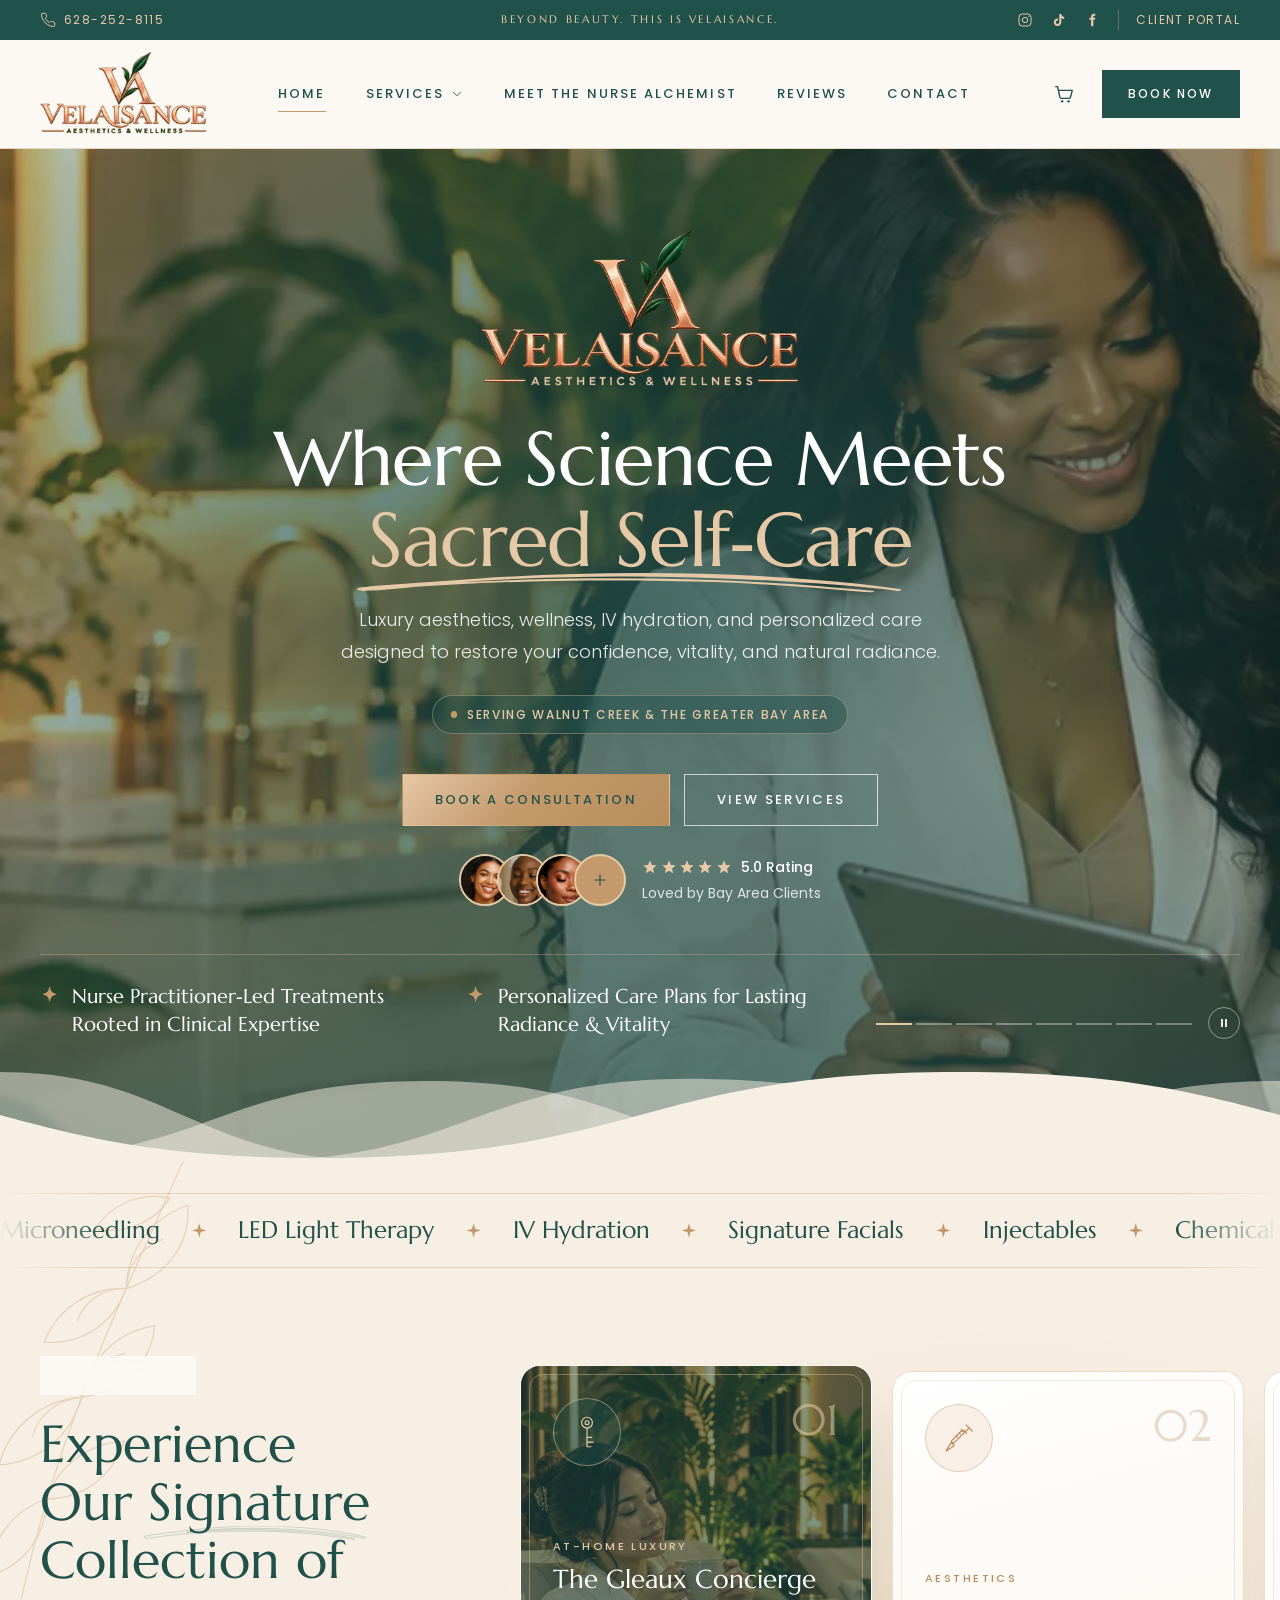
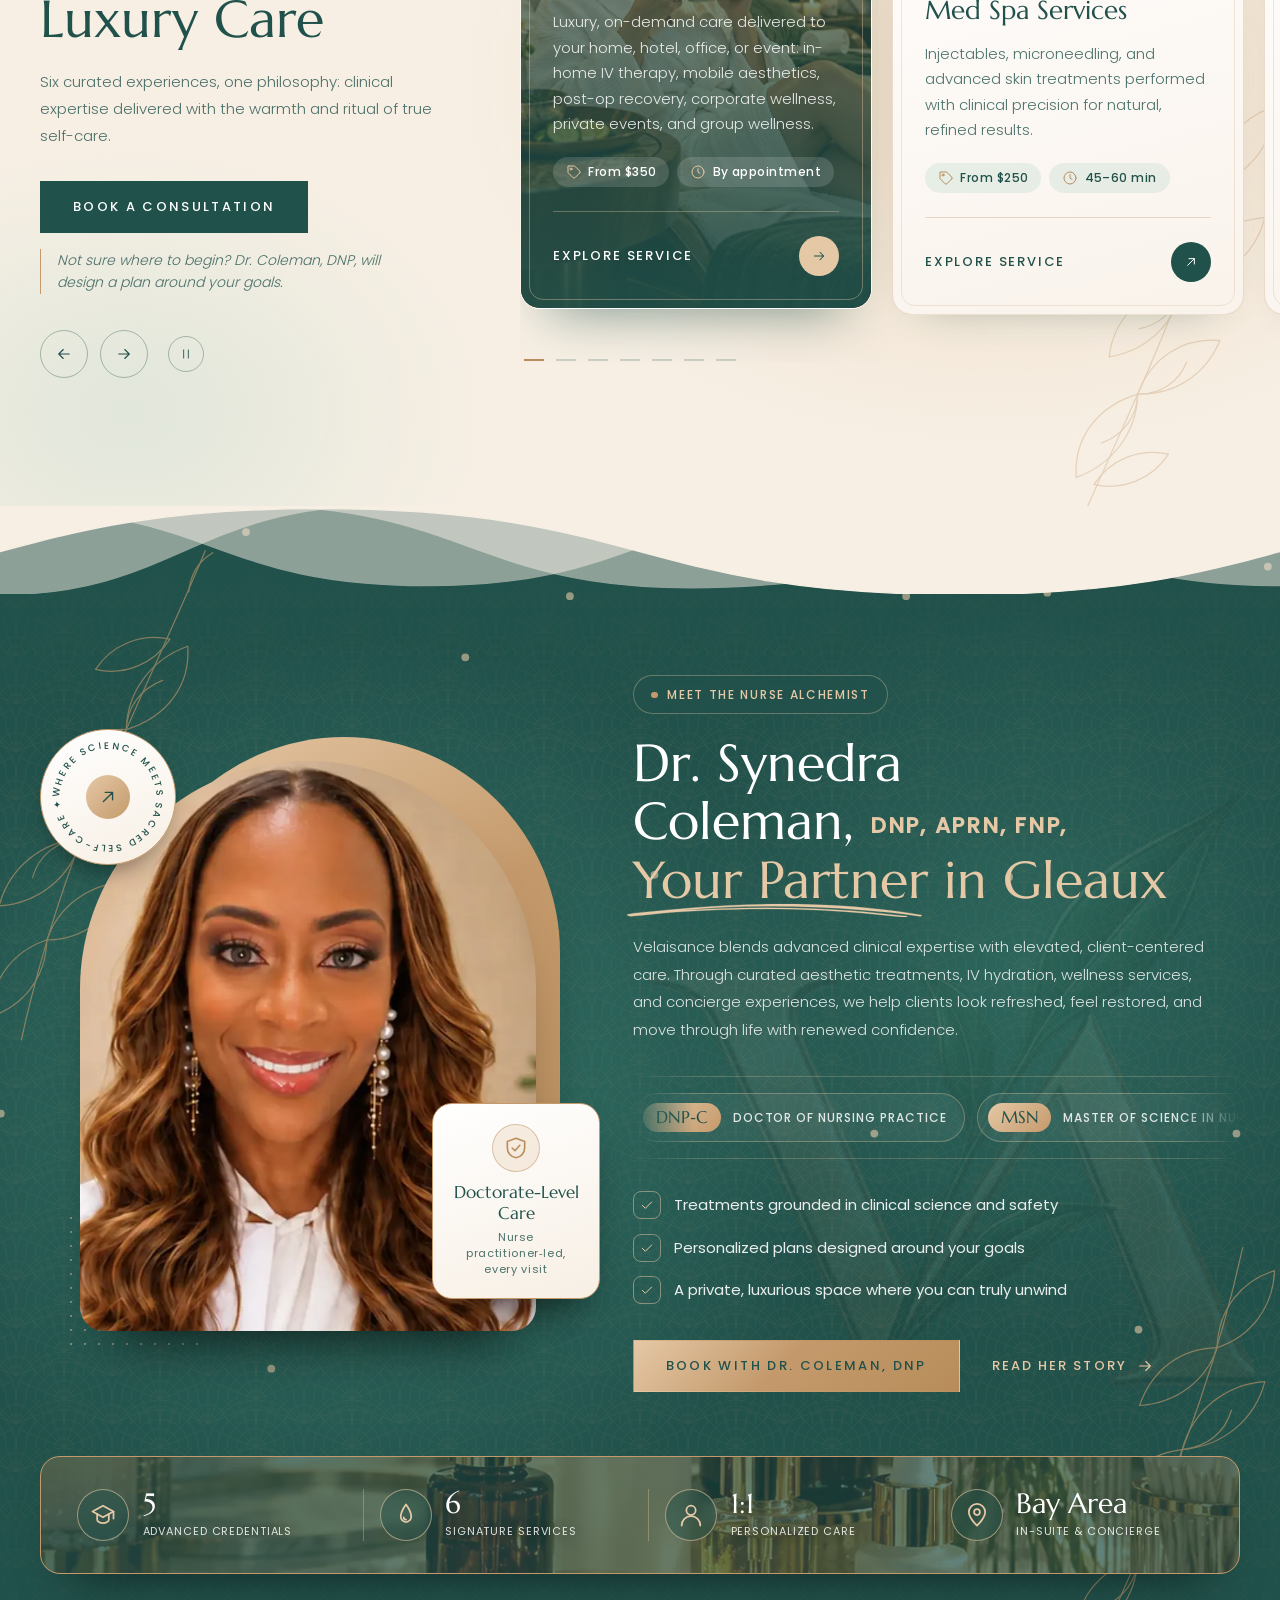
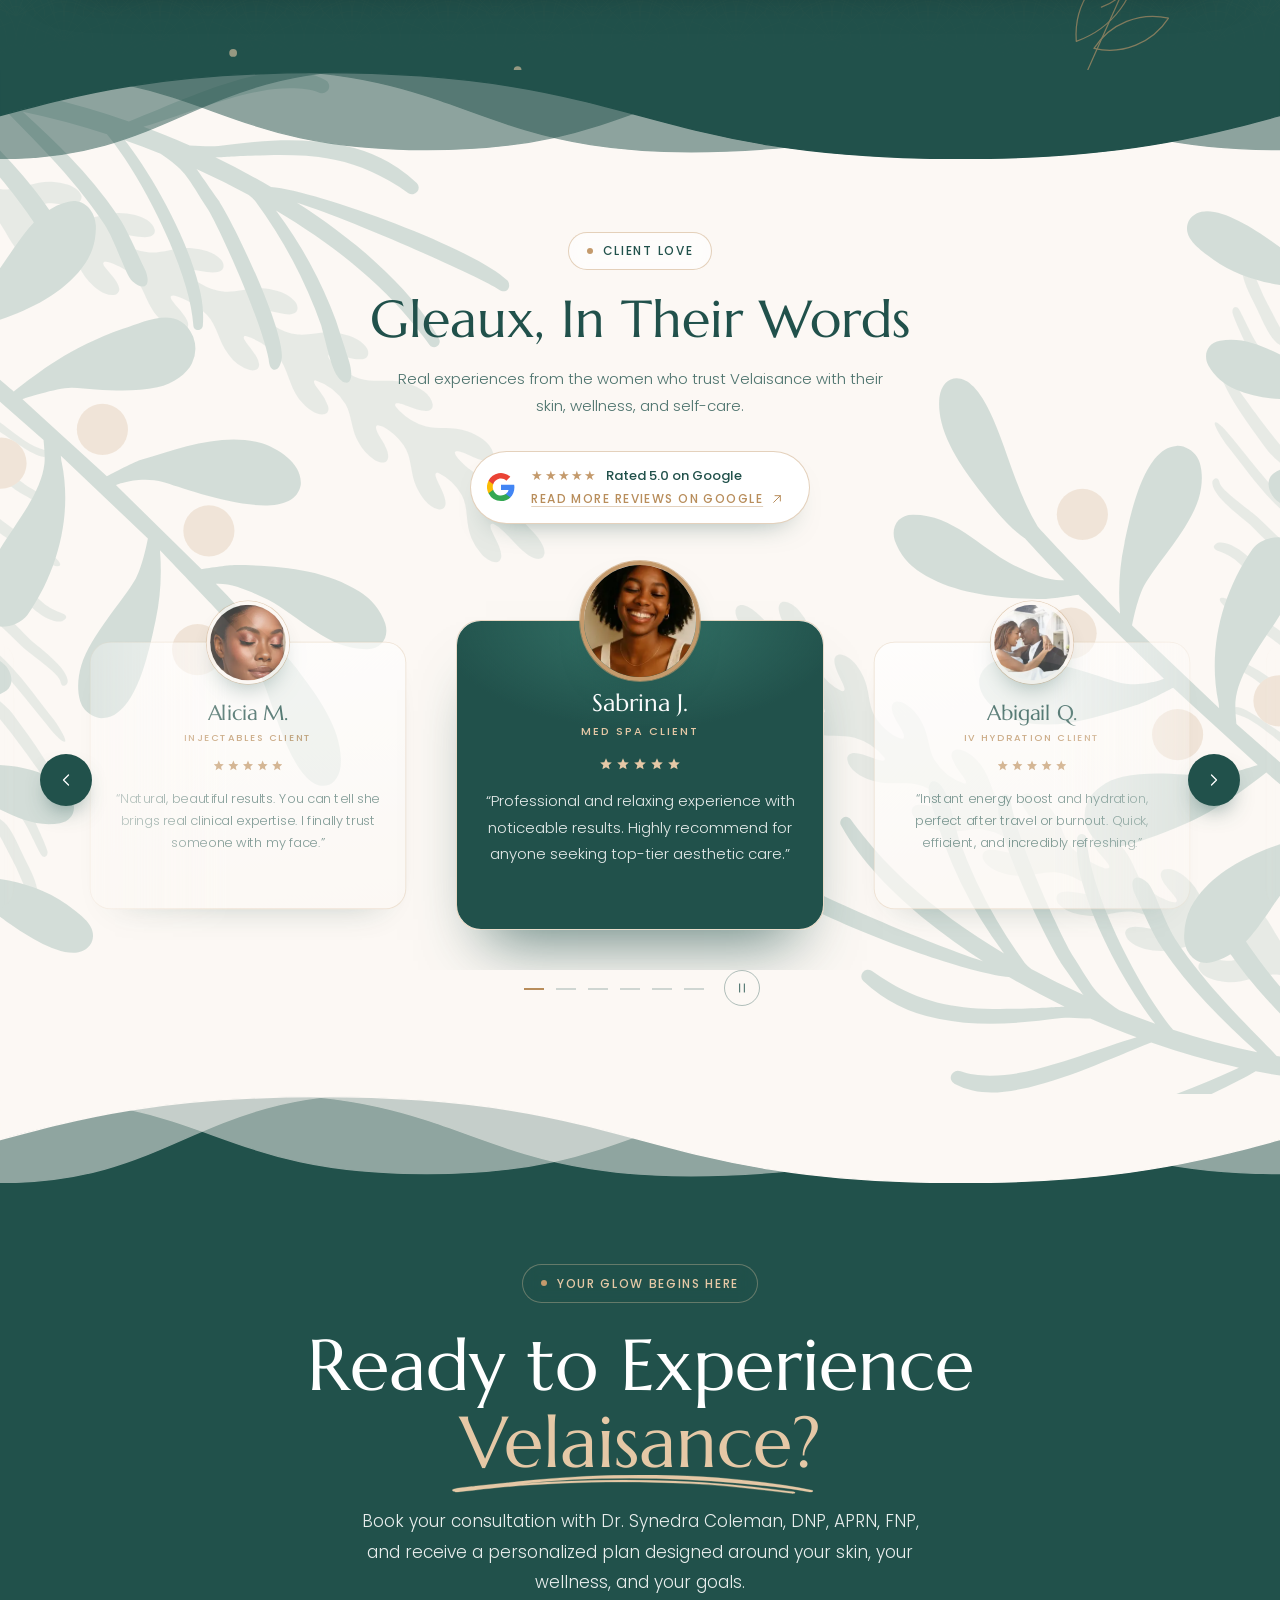
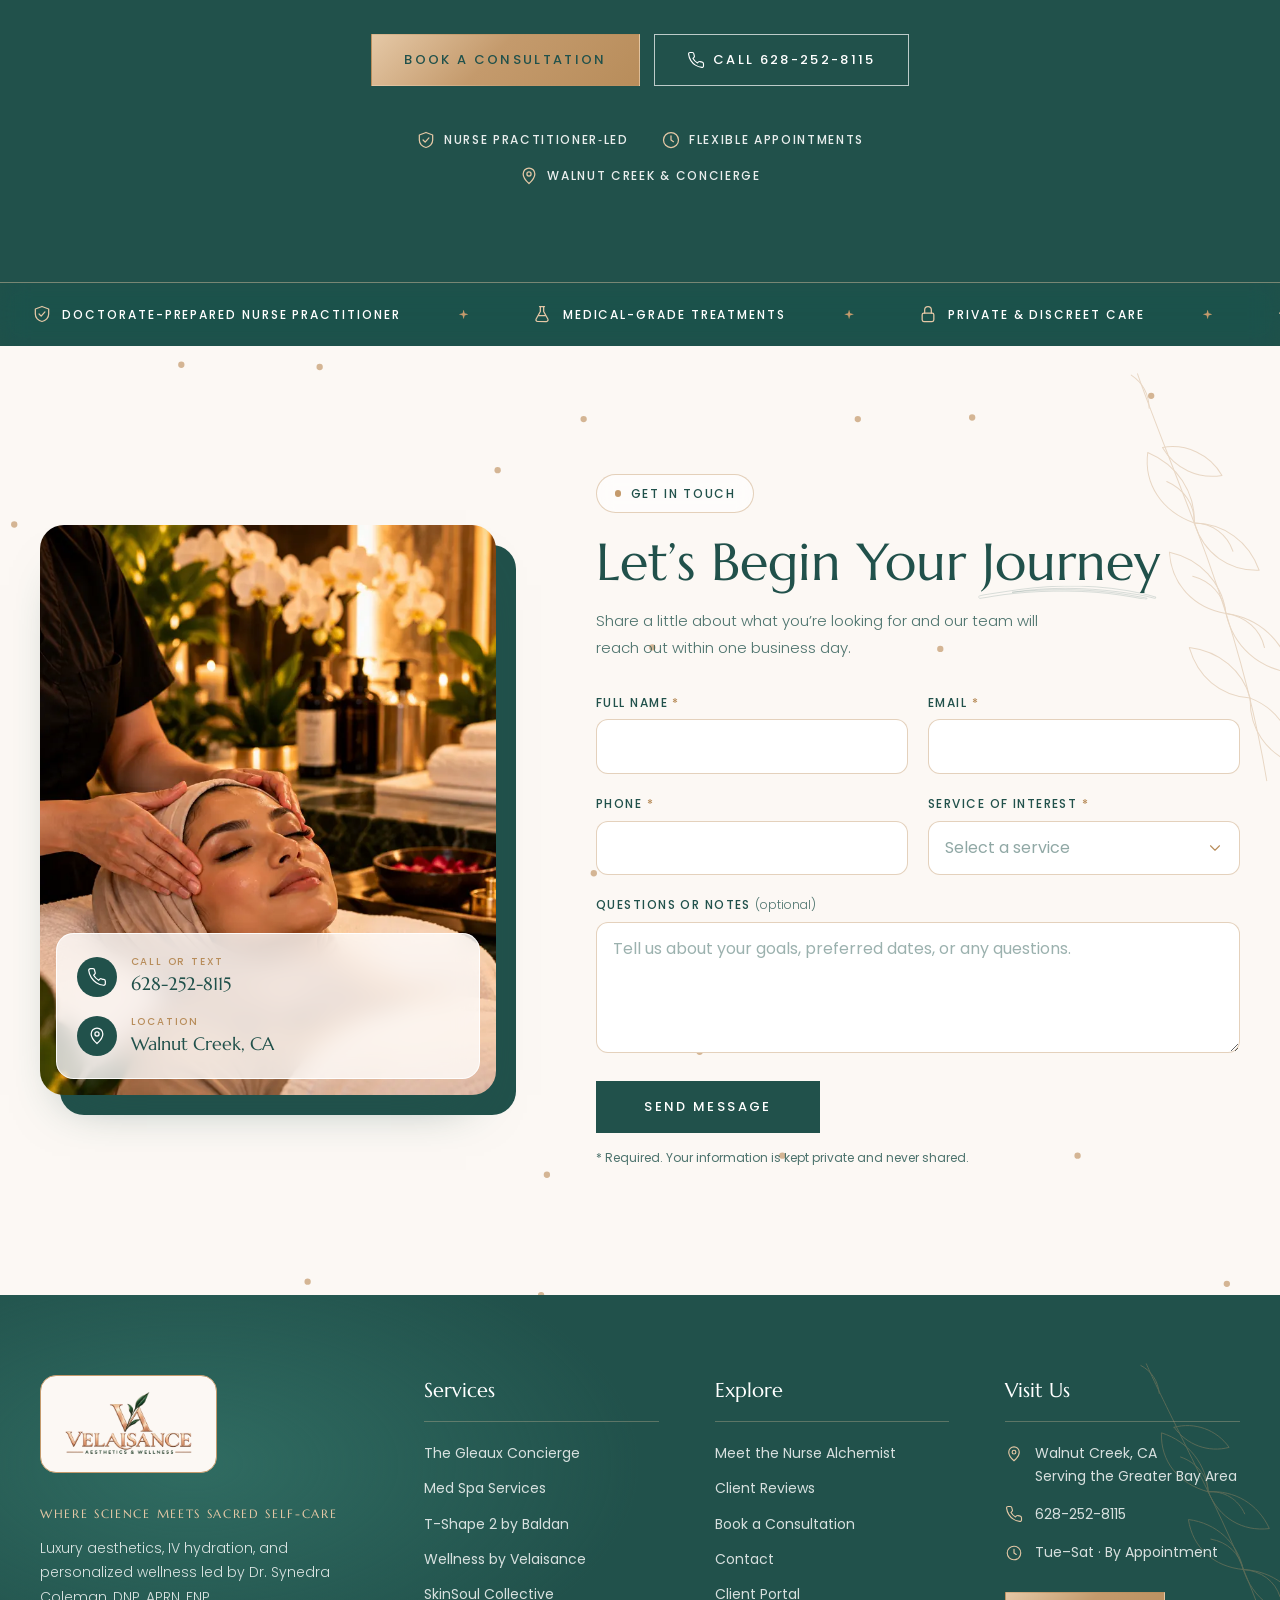
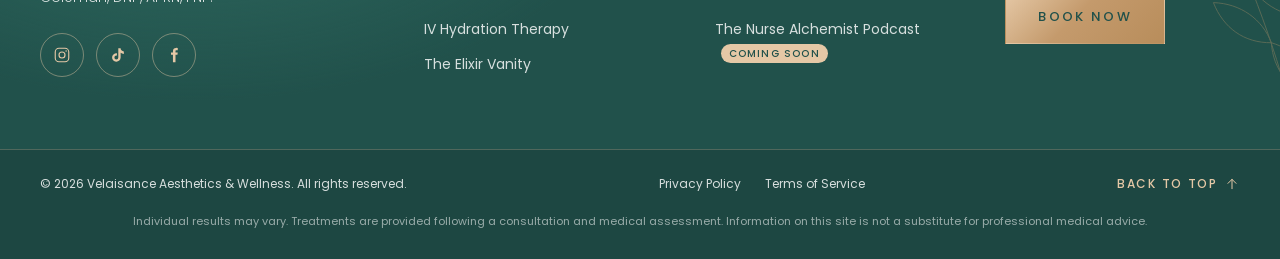
==== commit 3e1a322a: "Diverse models across every page, homepage cards and hero - Homepage service cards rebalanced with d" ====
--- a/index.html
+++ b/index.html
@@ -128,10 +128,22 @@
                     <img src="images/hero/hero-consult.jpg" alt="" width="1070" height="941" fetchpriority="high"><!-- no async decode: this is the largest paint, so it shouldn't wait -->
                 </picture>
                 <picture class="hero__slide">
+                    <source media="(max-width: 767px)" srcset="images/hero/hero-lounge-m.webp" type="image/webp">
+                    <source media="(max-width: 767px)" srcset="images/hero/hero-lounge-m.jpg" type="image/jpeg">
+                    <source srcset="images/hero/hero-lounge.webp" type="image/webp">
+                    <img src="images/hero/hero-lounge.jpg" alt="" width="1070" height="941" decoding="async" loading="lazy">
+                </picture>
+                <picture class="hero__slide">
                     <source media="(max-width: 767px)" srcset="images/hero/hero-arrival-m.webp" type="image/webp">
                     <source media="(max-width: 767px)" srcset="images/hero/hero-arrival-m.jpg" type="image/jpeg">
                     <source srcset="images/hero/hero-arrival.webp" type="image/webp">
                     <img src="images/hero/hero-arrival.jpg" alt="" width="900" height="941" decoding="async" loading="lazy">
+                </picture>
+                <picture class="hero__slide">
+                    <source media="(max-width: 767px)" srcset="images/hero/hero-towel-m.webp" type="image/webp">
+                    <source media="(max-width: 767px)" srcset="images/hero/hero-towel-m.jpg" type="image/jpeg">
+                    <source srcset="images/hero/hero-towel.webp" type="image/webp">
+                    <img src="images/hero/hero-towel.jpg" alt="" width="1070" height="941" decoding="async" loading="lazy">
                 </picture>
                 <picture class="hero__slide">
                     <source media="(max-width: 767px)" srcset="images/hero/hero-glow-m.webp" type="image/webp">
@@ -140,10 +152,22 @@
                     <img src="images/hero/hero-glow.jpg" alt="" width="1070" height="941" decoding="async" loading="lazy">
                 </picture>
                 <picture class="hero__slide">
+                    <source media="(max-width: 767px)" srcset="images/hero/hero-reading-m.webp" type="image/webp">
+                    <source media="(max-width: 767px)" srcset="images/hero/hero-reading-m.jpg" type="image/jpeg">
+                    <source srcset="images/hero/hero-reading.webp" type="image/webp">
+                    <img src="images/hero/hero-reading.jpg" alt="" width="1070" height="941" decoding="async" loading="lazy">
+                </picture>
+                <picture class="hero__slide">
                     <source media="(max-width: 767px)" srcset="images/hero/hero-iv-m.webp" type="image/webp">
                     <source media="(max-width: 767px)" srcset="images/hero/hero-iv-m.jpg" type="image/jpeg">
                     <source srcset="images/hero/hero-iv.webp" type="image/webp">
                     <img src="images/hero/hero-iv.jpg" alt="" width="1070" height="941" decoding="async" loading="lazy">
+                </picture>
+                <picture class="hero__slide">
+                    <source media="(max-width: 767px)" srcset="images/hero/hero-tea-m.webp" type="image/webp">
+                    <source media="(max-width: 767px)" srcset="images/hero/hero-tea-m.jpg" type="image/jpeg">
+                    <source srcset="images/hero/hero-tea.webp" type="image/webp">
+                    <img src="images/hero/hero-tea.jpg" alt="" width="1070" height="941" decoding="async" loading="lazy">
                 </picture>
             </div>
 
@@ -218,6 +242,10 @@
                             <button class="hero__dot" type="button" aria-label="Show image 2" aria-pressed="false"></button>
                             <button class="hero__dot" type="button" aria-label="Show image 3" aria-pressed="false"></button>
                             <button class="hero__dot" type="button" aria-label="Show image 4" aria-pressed="false"></button>
+                            <button class="hero__dot" type="button" aria-label="Show image 5" aria-pressed="false"></button>
+                            <button class="hero__dot" type="button" aria-label="Show image 6" aria-pressed="false"></button>
+                            <button class="hero__dot" type="button" aria-label="Show image 7" aria-pressed="false"></button>
+                            <button class="hero__dot" type="button" aria-label="Show image 8" aria-pressed="false"></button>
                         </div>
                         <button class="hero__pause" type="button" aria-label="Pause background slideshow" aria-pressed="false">
                             <svg class="hero__pause-icon" aria-hidden="true" viewBox="0 0 24 24" width="14" height="14"><path fill="currentColor" d="M7 5h3v14H7zM14 5h3v14h-3z"/></svg>
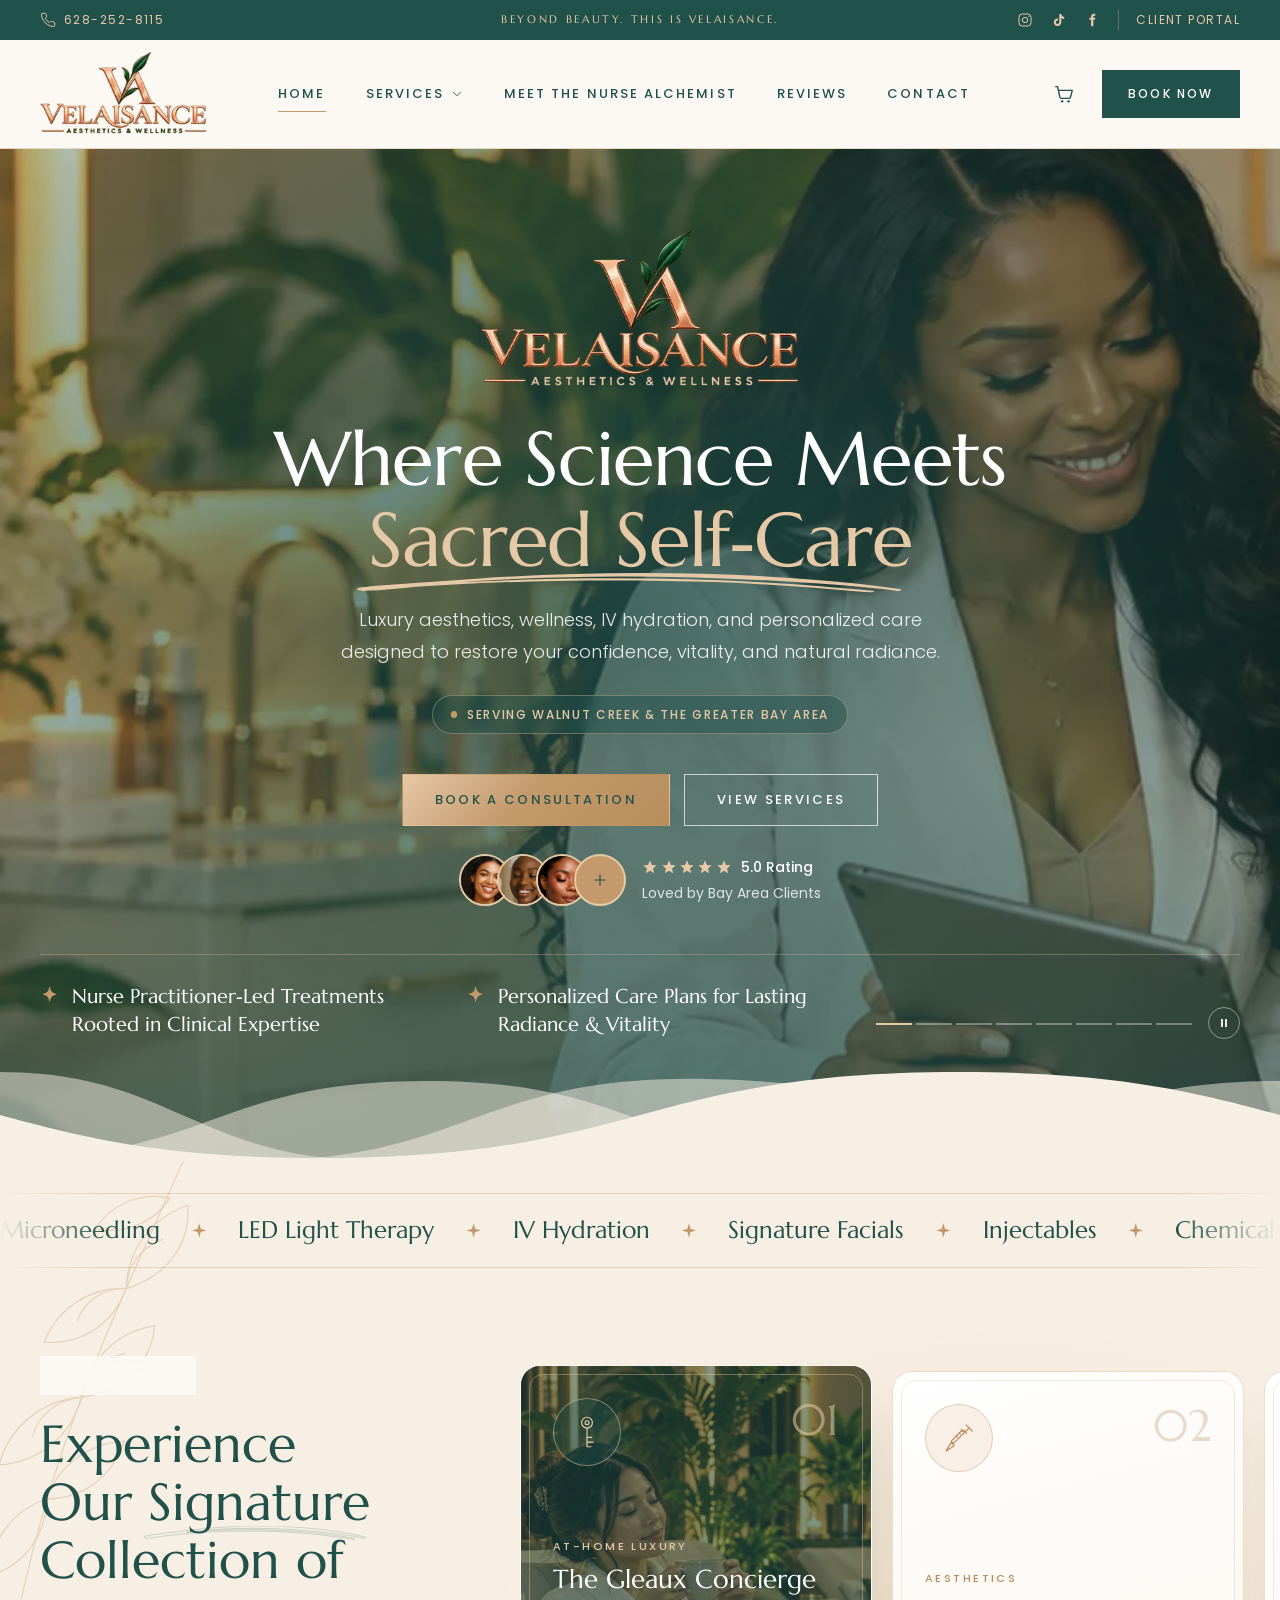
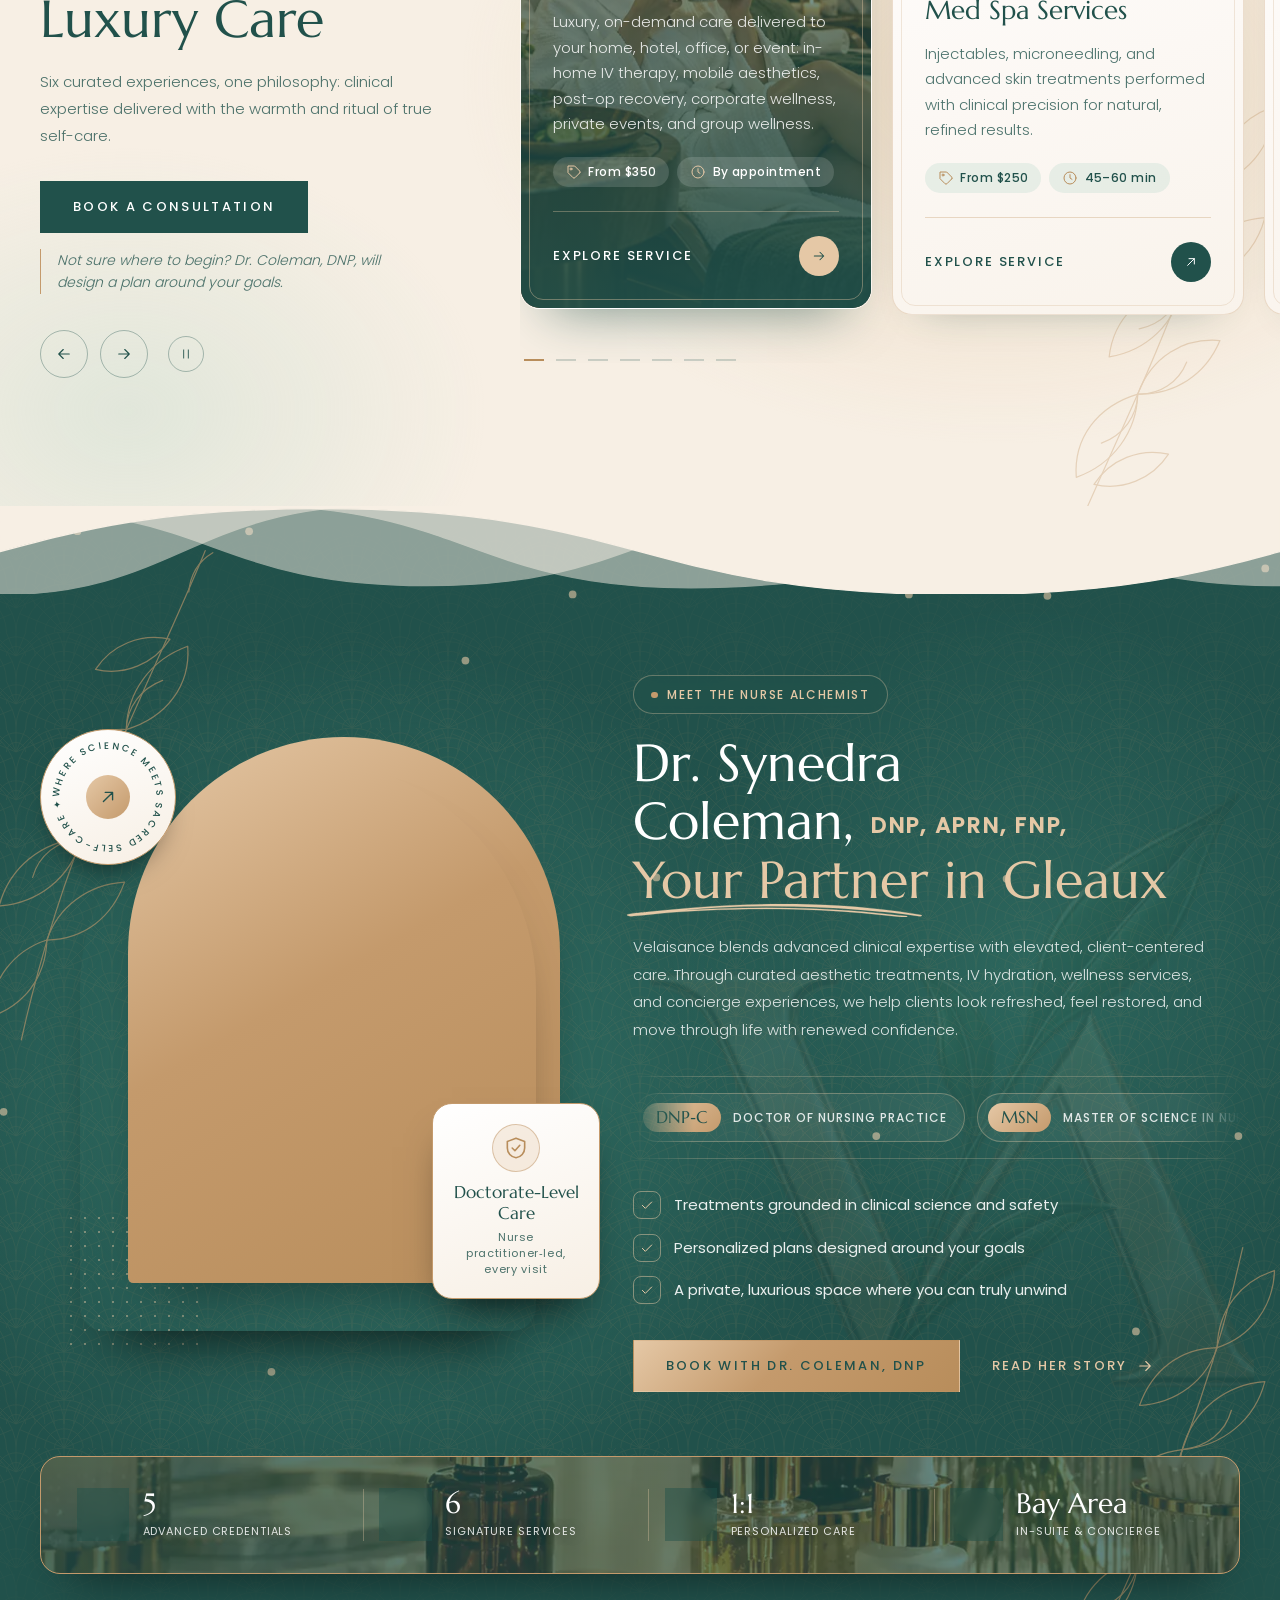
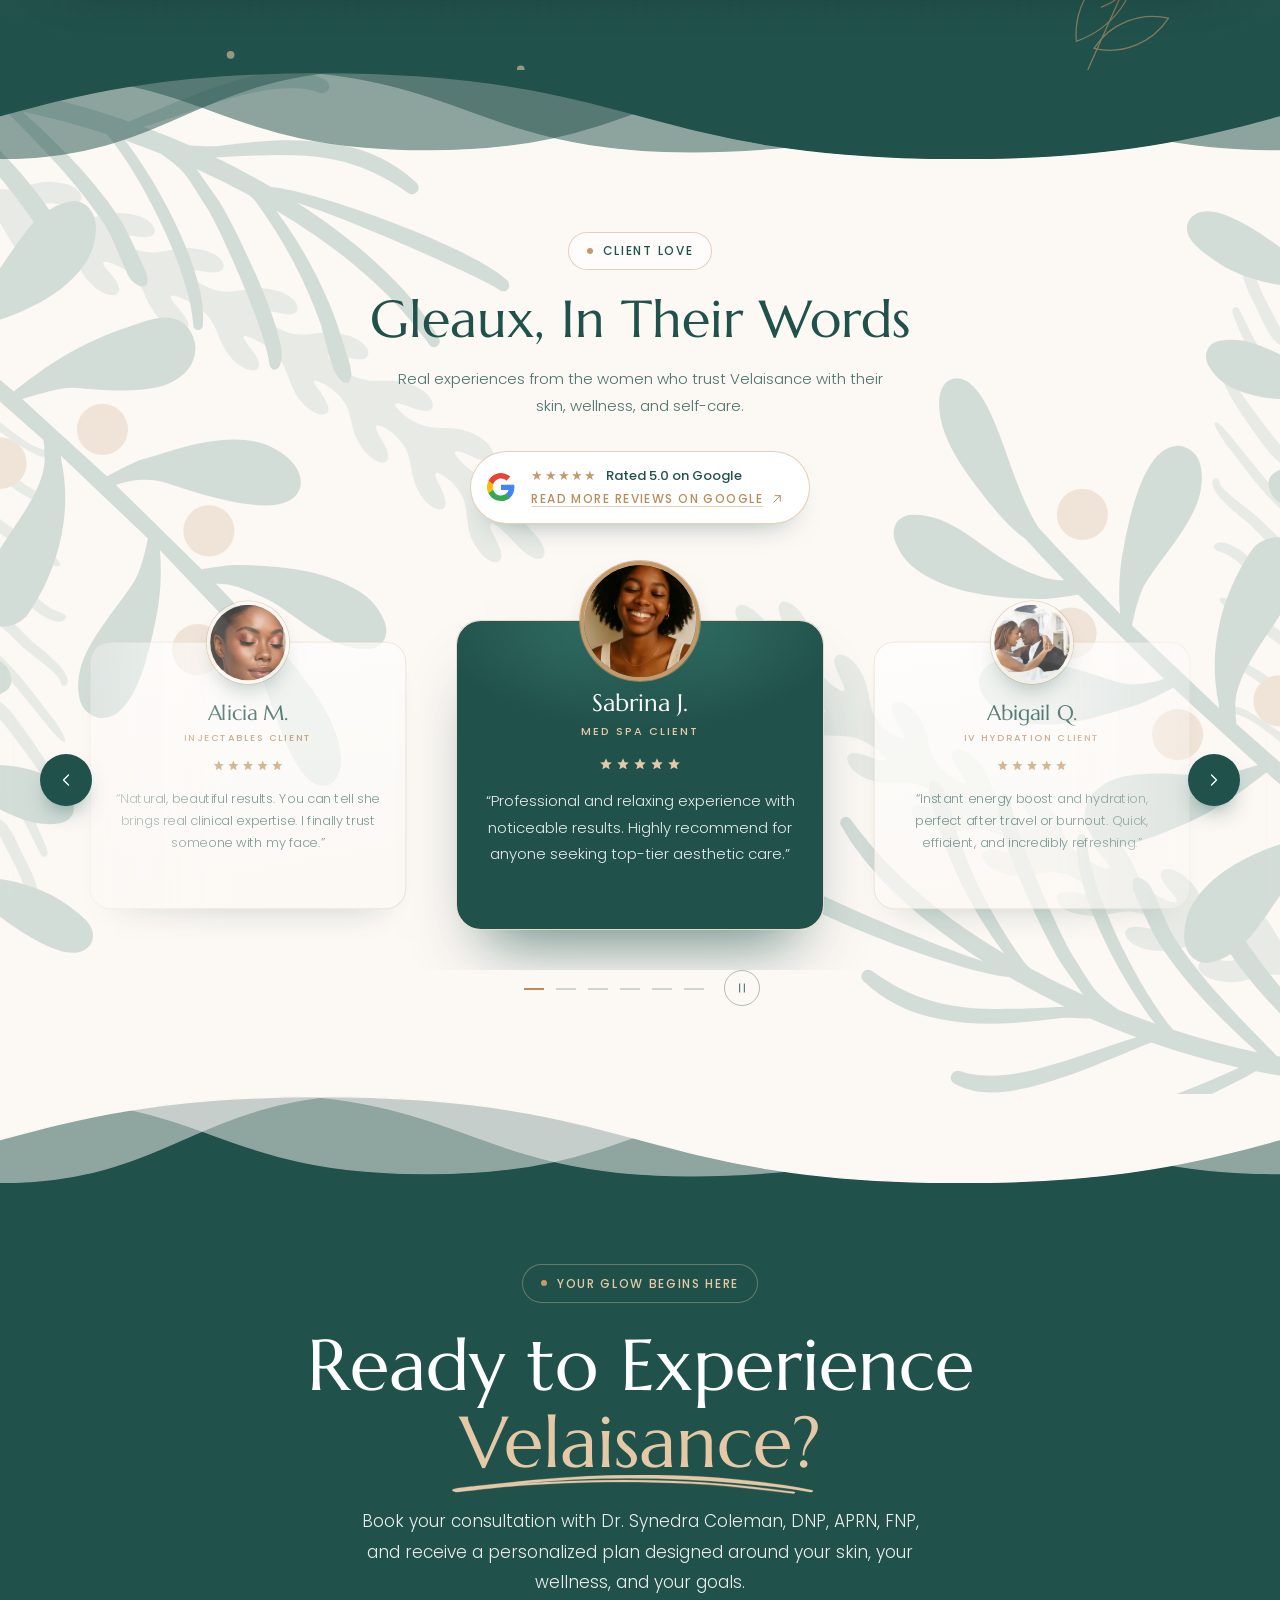
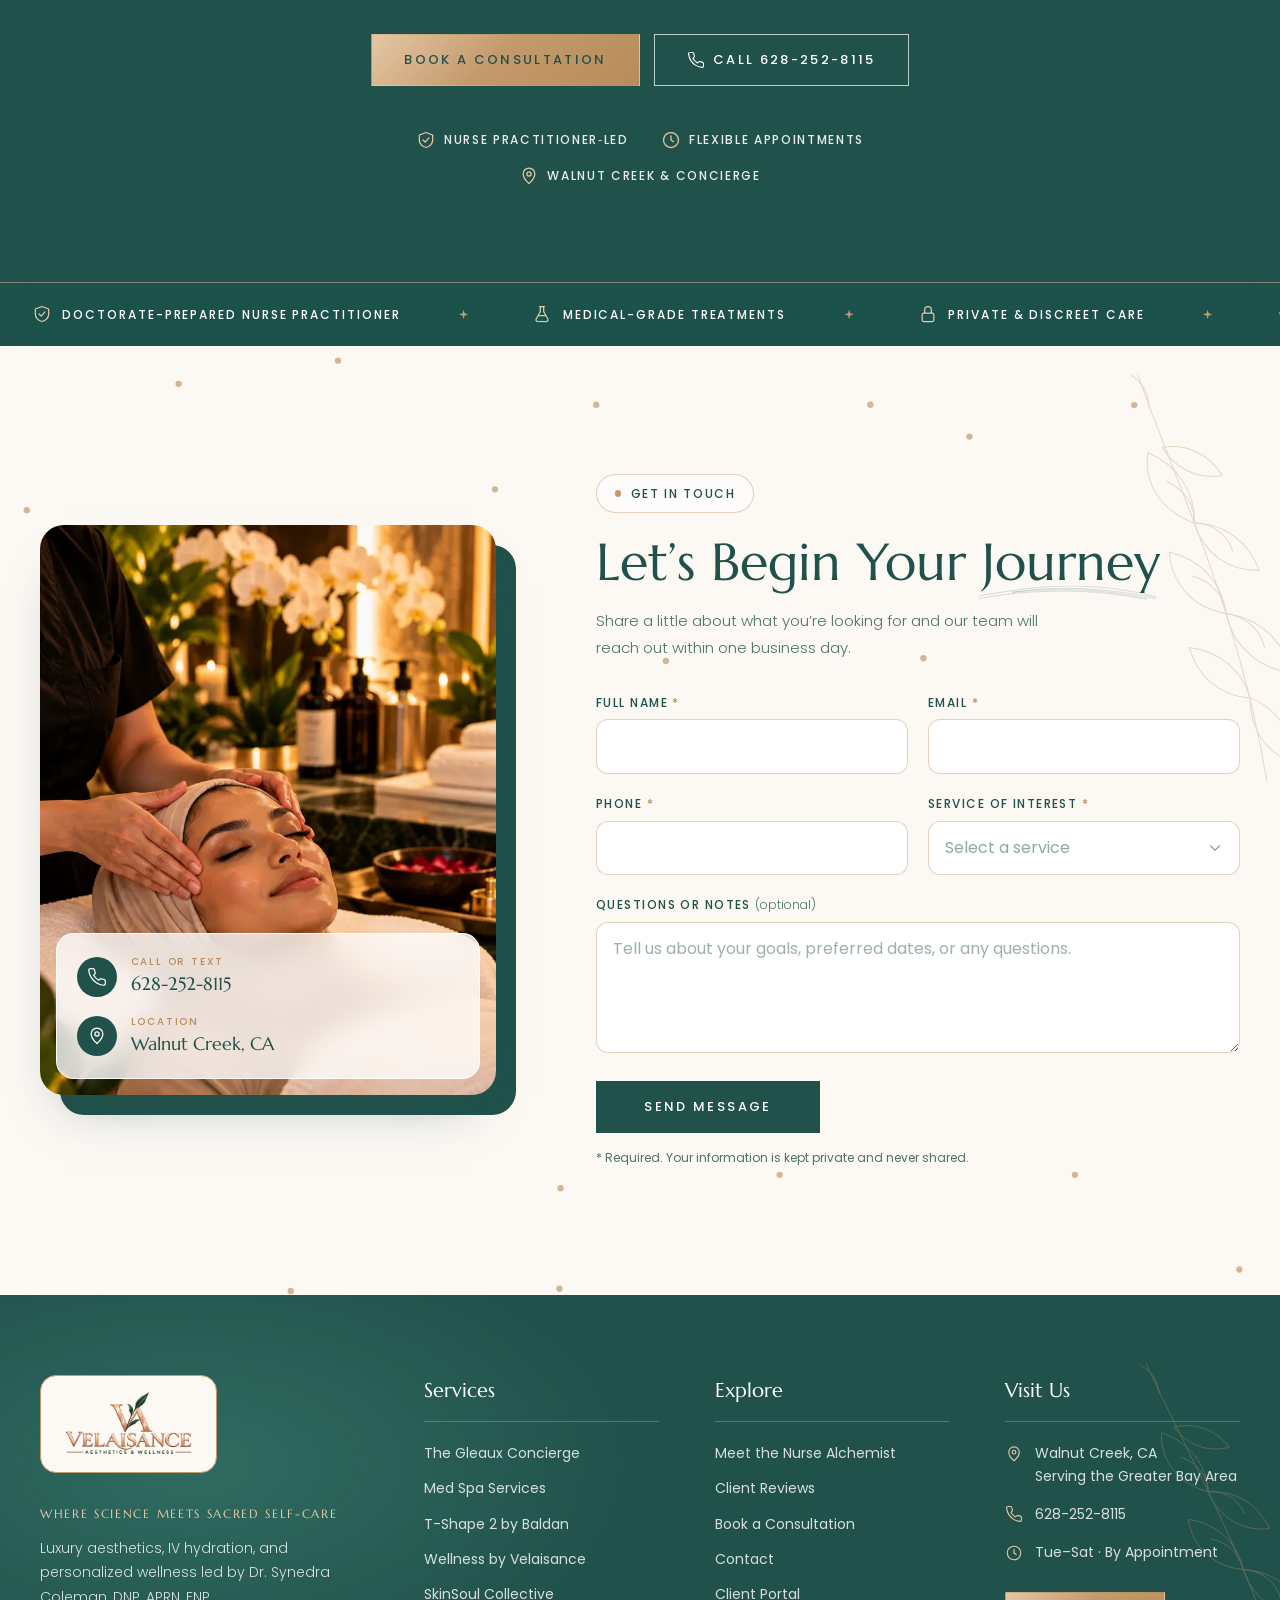
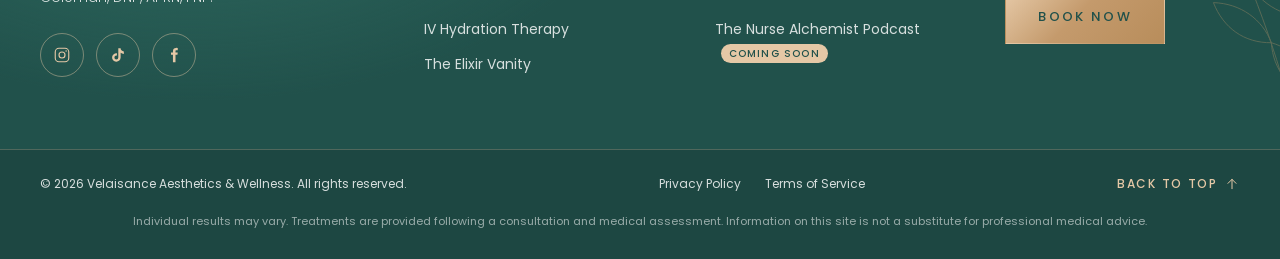
==== commit 604471f4: "Update" ====
--- a/index.html
+++ b/index.html
@@ -164,10 +164,10 @@
                     <img src="images/hero/hero-iv.jpg" alt="" width="1070" height="941" decoding="async" loading="lazy">
                 </picture>
                 <picture class="hero__slide">
-                    <source media="(max-width: 767px)" srcset="images/hero/hero-tea-m.webp" type="image/webp">
-                    <source media="(max-width: 767px)" srcset="images/hero/hero-tea-m.jpg" type="image/jpeg">
-                    <source srcset="images/hero/hero-tea.webp" type="image/webp">
-                    <img src="images/hero/hero-tea.jpg" alt="" width="1070" height="941" decoding="async" loading="lazy">
+                    <source media="(max-width: 767px)" srcset="images/hero/hero-group-m.webp" type="image/webp">
+                    <source media="(max-width: 767px)" srcset="images/hero/hero-group-m.jpg" type="image/jpeg">
+                    <source srcset="images/hero/hero-group.webp" type="image/webp">
+                    <img src="images/hero/hero-group.jpg" alt="" width="1070" height="941" decoding="async" loading="lazy">
                 </picture>
             </div>
 
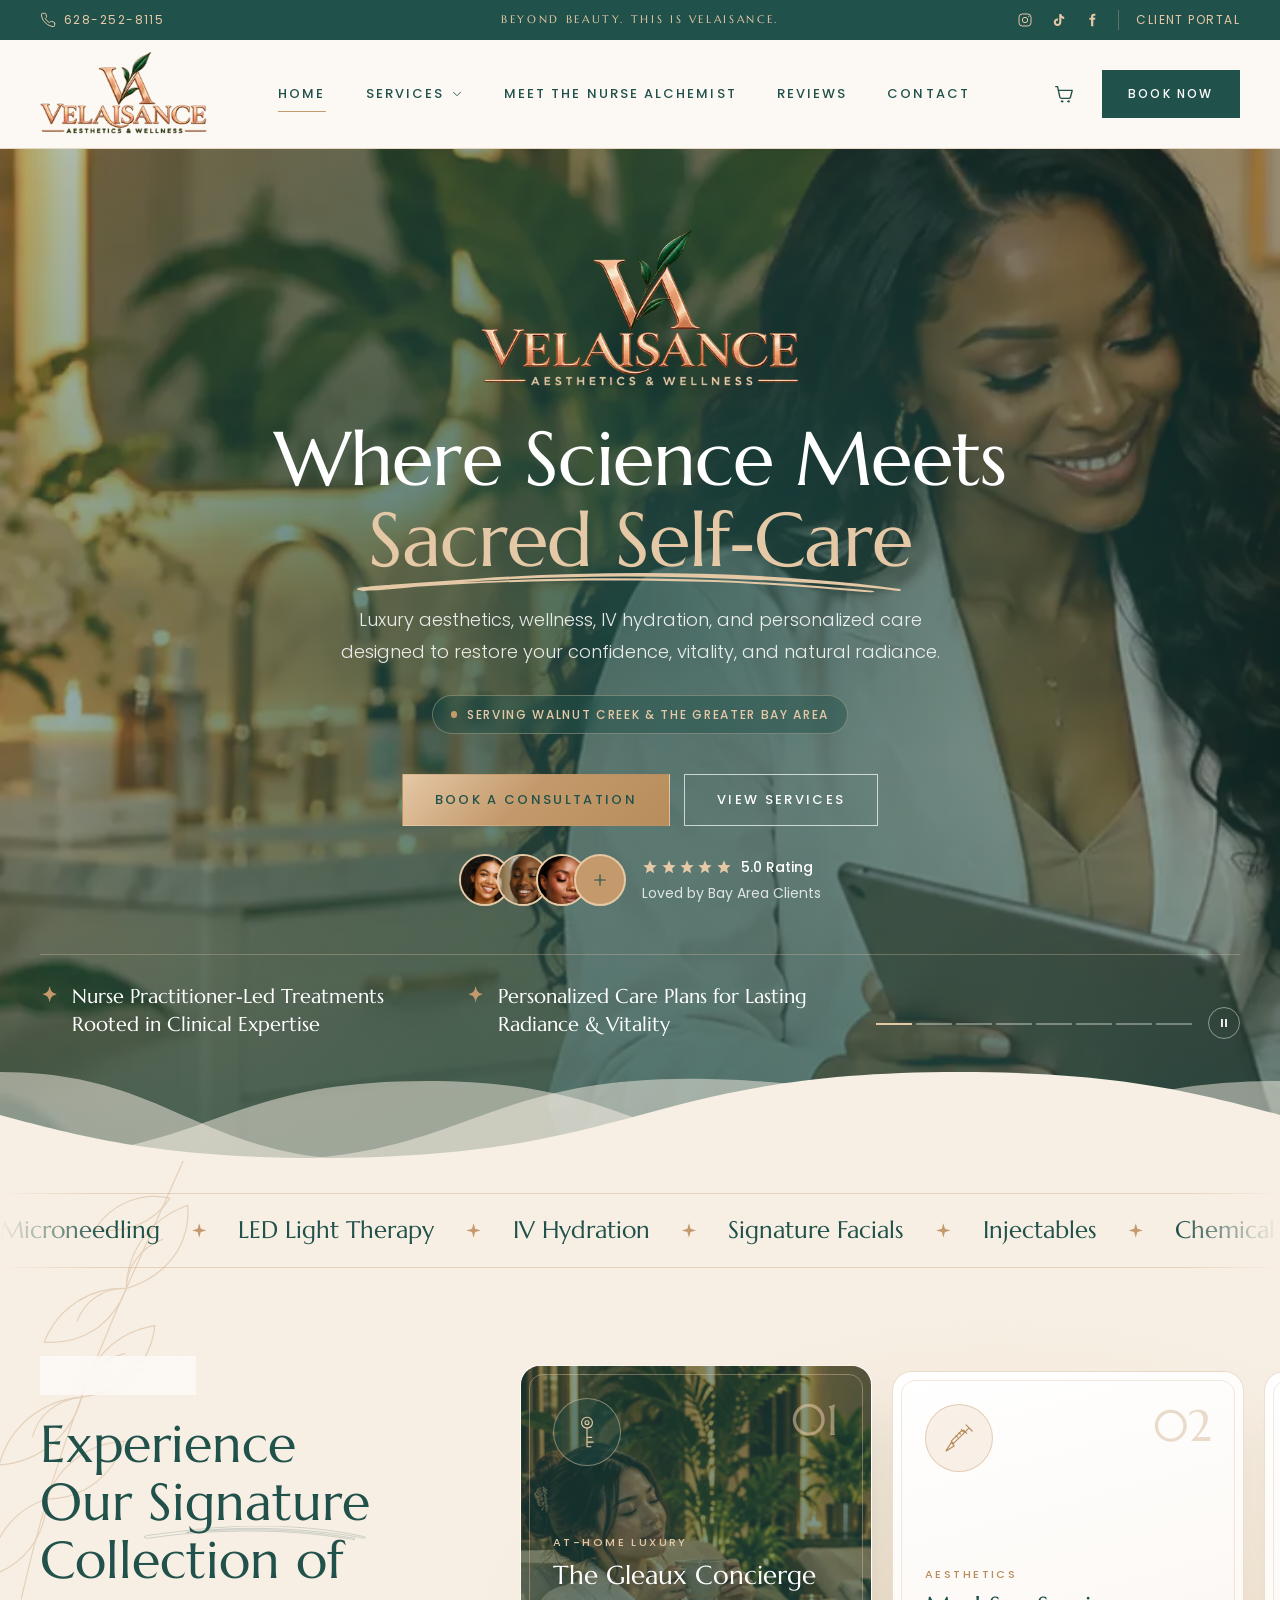
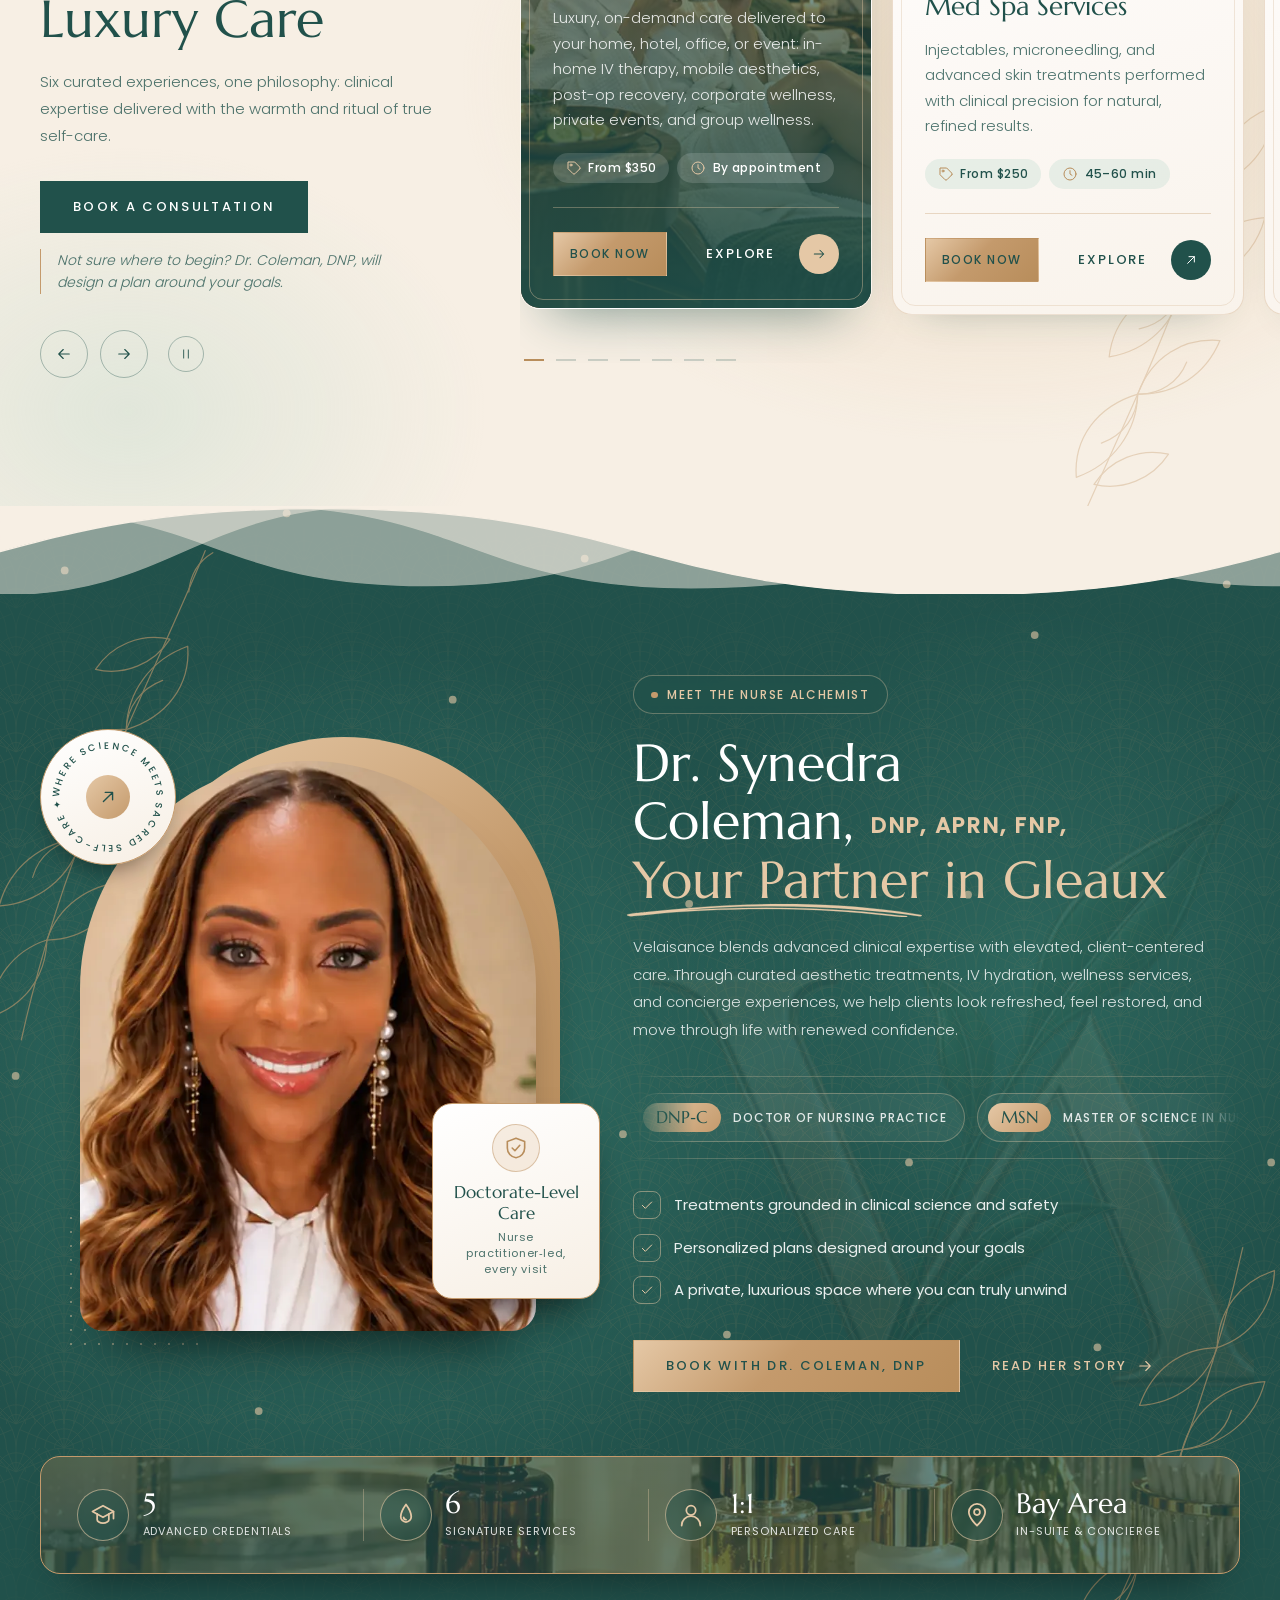
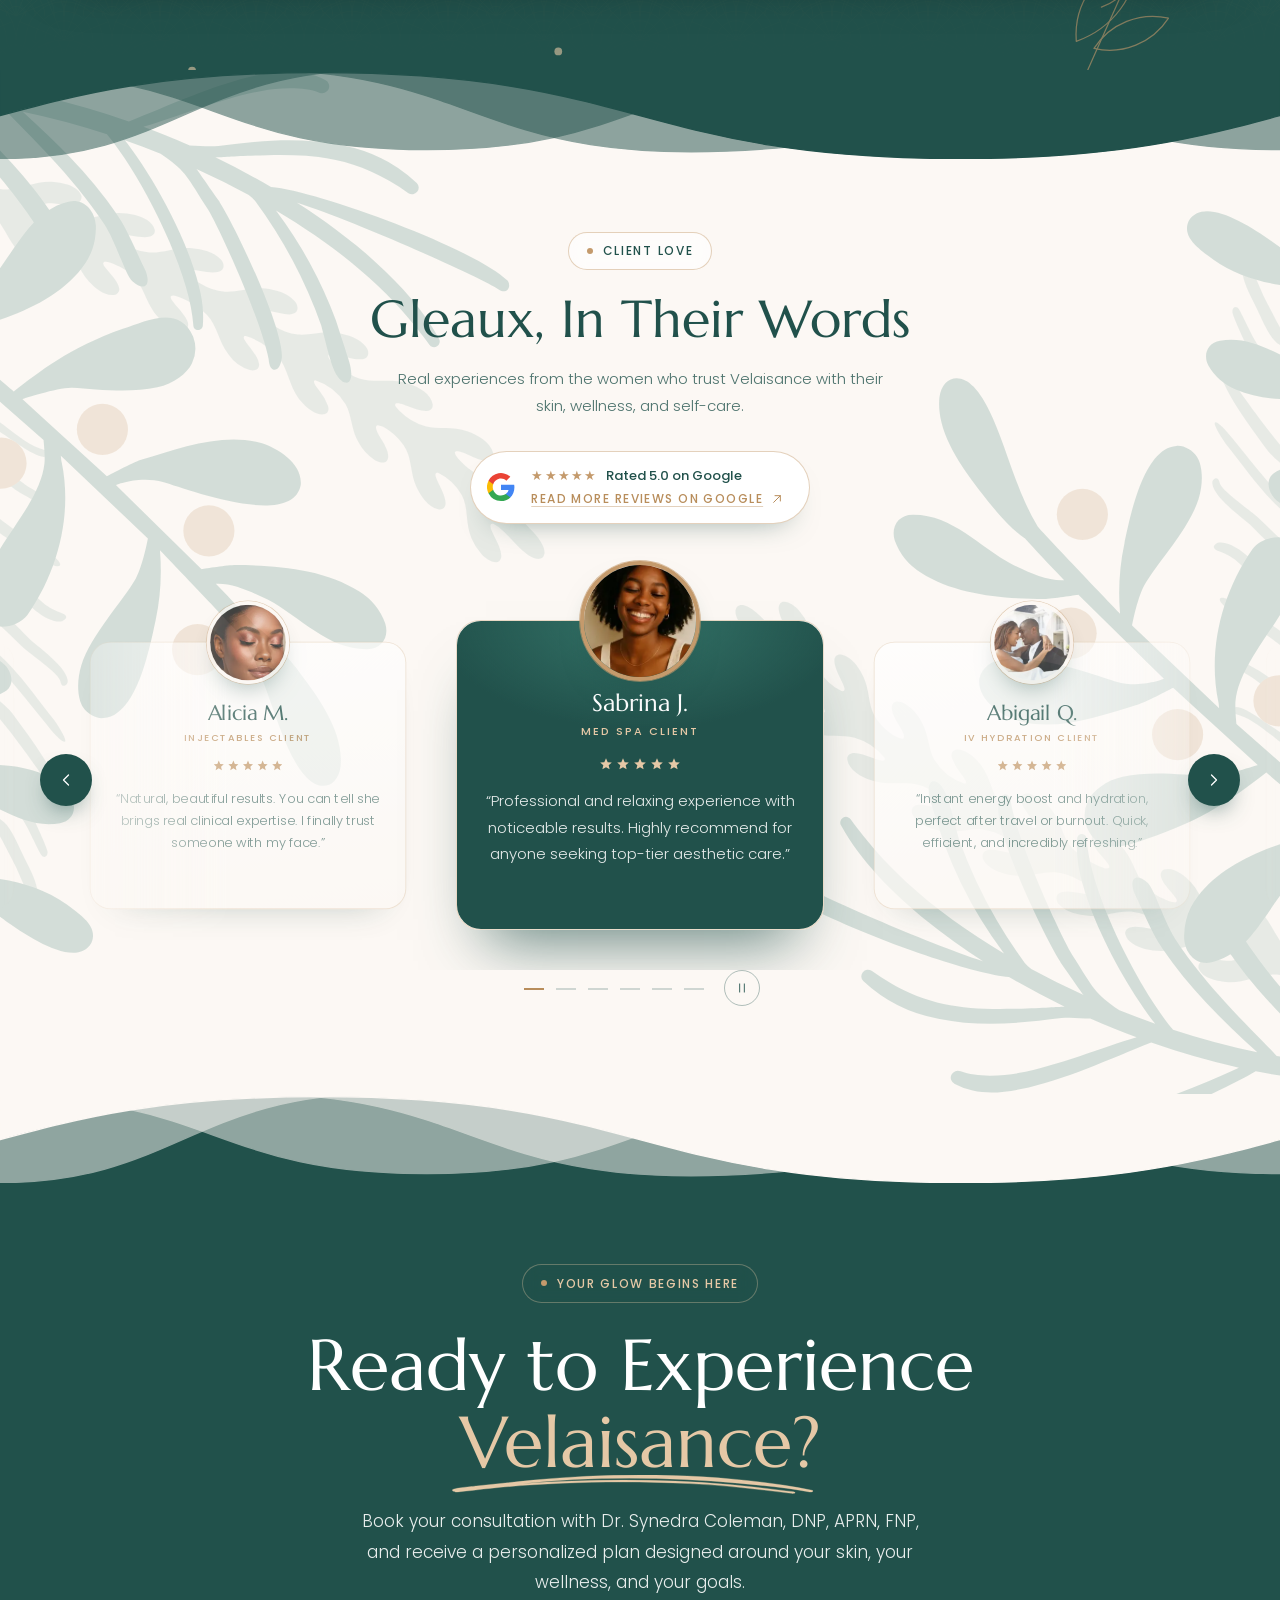
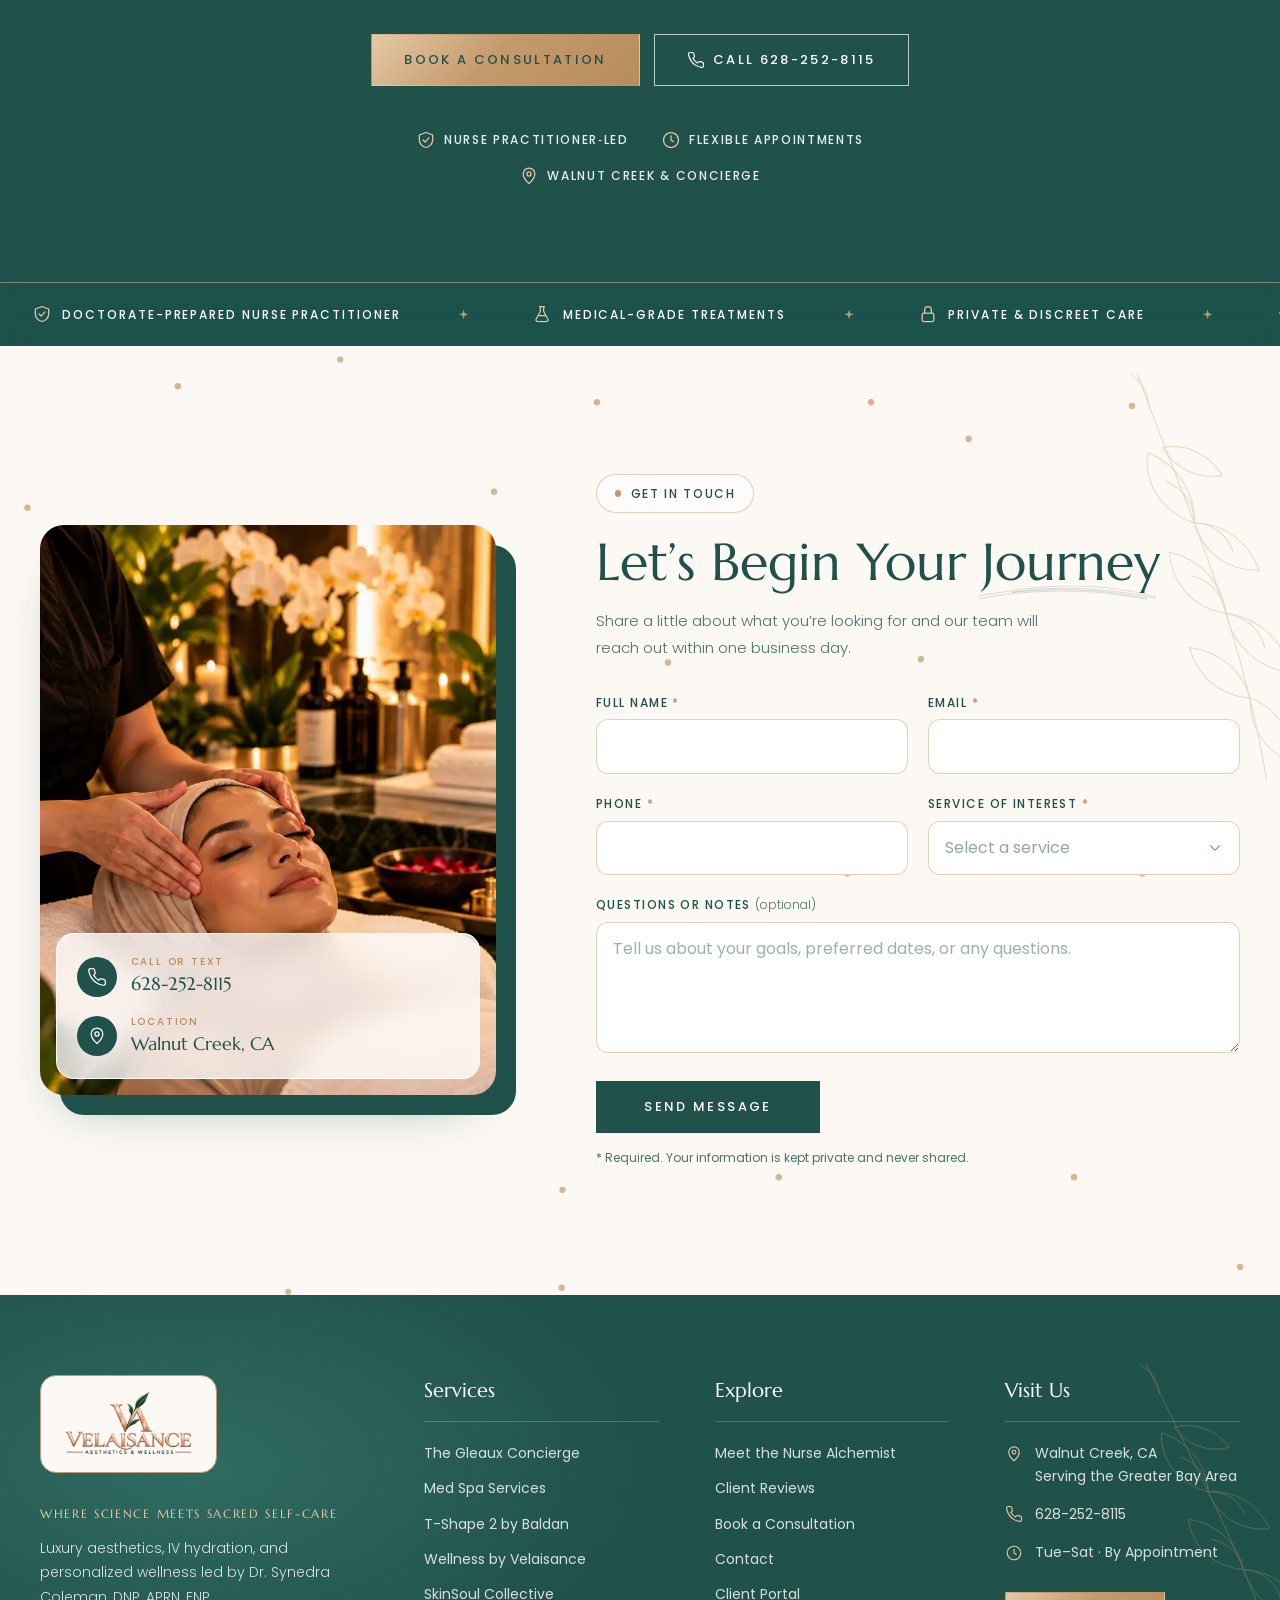
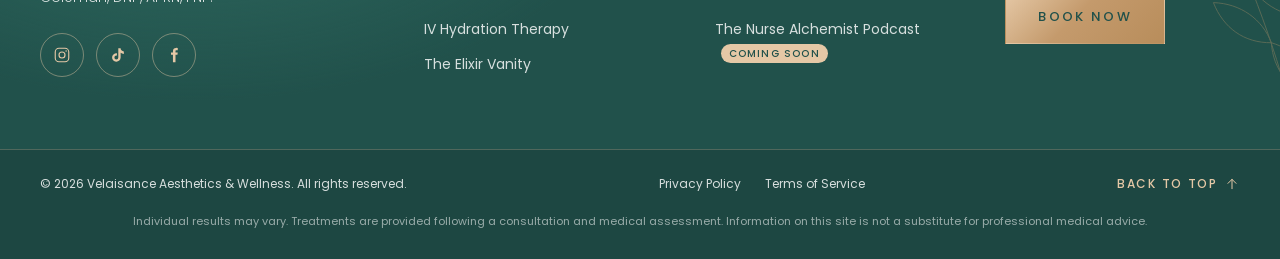
==== commit b97c208b: "Update" ====
--- a/index.html
+++ b/index.html
@@ -327,10 +327,13 @@
                                     <li><svg aria-hidden="true" viewBox="0 0 24 24" width="16" height="16"><path d="M20.6 13.4 13.4 20.6a2 2 0 0 1-2.8 0L3 13V3h10l7.6 7.6a2 2 0 0 1 0 2.8z"/><circle cx="7.5" cy="7.5" r="1.5"/></svg>From $350</li>
                                     <li><svg aria-hidden="true" viewBox="0 0 24 24" width="16" height="16"><circle cx="12" cy="12" r="9"/><path d="M12 7v5l3 2"/></svg>By appointment</li>
                                 </ul>
-                                <a class="service-card__link" href="html/service-gleaux-concierge.html">
-                                    Explore Service
-                                    <span class="service-card__arrow" aria-hidden="true"><svg viewBox="0 0 24 24" width="16" height="16"><path d="M7 17 17 7M9 7h8v8"/></svg></span>
-                                </a>
+                                <div class="service-card__actions">
+                                    <a class="button button--primary service-card__book" href="https://book.prospyrmed.com/4cce81ef-f2c5-4e11-8446-f26833523e22/select-service?workspaceId=25875597-275b-4d12-b427-3f18097b015f&amp;locationId=57bc5251-1073-4fe5-9a47-7d9fa82c98e7" target="_blank" rel="noopener" data-booking>Book Now<span class="visually-hidden">: The Gleaux Concierge</span></a>
+                                    <a class="service-card__link" href="html/service-gleaux-concierge.html">
+                                        Explore<span class="visually-hidden"> The Gleaux Concierge</span>
+                                        <span class="service-card__arrow" aria-hidden="true"><svg viewBox="0 0 24 24" width="16" height="16"><path d="M7 17 17 7M9 7h8v8"/></svg></span>
+                                    </a>
+                                </div>
                             </div>
                         </article>
                         <article class="service-card">
@@ -349,10 +352,13 @@
                                     <li><svg aria-hidden="true" viewBox="0 0 24 24" width="16" height="16"><path d="M20.6 13.4 13.4 20.6a2 2 0 0 1-2.8 0L3 13V3h10l7.6 7.6a2 2 0 0 1 0 2.8z"/><circle cx="7.5" cy="7.5" r="1.5"/></svg>From $250</li>
                                     <li><svg aria-hidden="true" viewBox="0 0 24 24" width="16" height="16"><circle cx="12" cy="12" r="9"/><path d="M12 7v5l3 2"/></svg>45–60 min</li>
                                 </ul>
-                                <a class="service-card__link" href="html/service-med-spa.html">
-                                    Explore Service
-                                    <span class="service-card__arrow" aria-hidden="true"><svg viewBox="0 0 24 24" width="16" height="16"><path d="M7 17 17 7M9 7h8v8"/></svg></span>
-                                </a>
+                                <div class="service-card__actions">
+                                    <a class="button button--primary service-card__book" href="https://book.prospyrmed.com/4cce81ef-f2c5-4e11-8446-f26833523e22/select-service?workspaceId=25875597-275b-4d12-b427-3f18097b015f&amp;locationId=57bc5251-1073-4fe5-9a47-7d9fa82c98e7" target="_blank" rel="noopener" data-booking>Book Now<span class="visually-hidden">: Med Spa Services</span></a>
+                                    <a class="service-card__link" href="html/service-med-spa.html">
+                                        Explore<span class="visually-hidden"> Med Spa Services</span>
+                                        <span class="service-card__arrow" aria-hidden="true"><svg viewBox="0 0 24 24" width="16" height="16"><path d="M7 17 17 7M9 7h8v8"/></svg></span>
+                                    </a>
+                                </div>
                             </div>
                         </article>
 
@@ -372,10 +378,13 @@
                                     <li><svg aria-hidden="true" viewBox="0 0 24 24" width="16" height="16"><path d="M20.6 13.4 13.4 20.6a2 2 0 0 1-2.8 0L3 13V3h10l7.6 7.6a2 2 0 0 1 0 2.8z"/><circle cx="7.5" cy="7.5" r="1.5"/></svg>Consultation required</li>
                                     <li><svg aria-hidden="true" viewBox="0 0 24 24" width="16" height="16"><circle cx="12" cy="12" r="9"/><path d="M12 7v5l3 2"/></svg>No downtime</li>
                                 </ul>
-                                <a class="service-card__link" href="html/service-t-shape-2.html">
-                                    Explore Service
-                                    <span class="service-card__arrow" aria-hidden="true"><svg viewBox="0 0 24 24" width="16" height="16"><path d="M7 17 17 7M9 7h8v8"/></svg></span>
-                                </a>
+                                <div class="service-card__actions">
+                                    <a class="button button--primary service-card__book" href="https://book.prospyrmed.com/b212a09e-7ece-4e34-8ebd-a9736c8141d9/select-service?workspaceId=25875597-275b-4d12-b427-3f18097b015f&amp;locationId=57bc5251-1073-4fe5-9a47-7d9fa82c98e7&amp;categoryId=2fb22a71-de3f-44af-840c-d936cde6c6e3" target="_blank" rel="noopener" data-booking>Book Now<span class="visually-hidden">: T-Shape 2 by Baldan</span></a>
+                                    <a class="service-card__link" href="html/service-t-shape-2.html">
+                                        Explore<span class="visually-hidden"> T-Shape 2 by Baldan</span>
+                                        <span class="service-card__arrow" aria-hidden="true"><svg viewBox="0 0 24 24" width="16" height="16"><path d="M7 17 17 7M9 7h8v8"/></svg></span>
+                                    </a>
+                                </div>
                             </div>
                         </article>
 
@@ -395,10 +404,13 @@
                                     <li><svg aria-hidden="true" viewBox="0 0 24 24" width="16" height="16"><path d="M20.6 13.4 13.4 20.6a2 2 0 0 1-2.8 0L3 13V3h10l7.6 7.6a2 2 0 0 1 0 2.8z"/><circle cx="7.5" cy="7.5" r="1.5"/></svg>From $150</li>
                                     <li><svg aria-hidden="true" viewBox="0 0 24 24" width="16" height="16"><circle cx="12" cy="12" r="9"/><path d="M12 7v5l3 2"/></svg>60 min</li>
                                 </ul>
-                                <a class="service-card__link" href="html/service-wellness.html">
-                                    Explore Service
-                                    <span class="service-card__arrow" aria-hidden="true"><svg viewBox="0 0 24 24" width="16" height="16"><path d="M7 17 17 7M9 7h8v8"/></svg></span>
-                                </a>
+                                <div class="service-card__actions">
+                                    <a class="button button--primary service-card__book" href="https://book.prospyrmed.com/4cce81ef-f2c5-4e11-8446-f26833523e22/select-service?workspaceId=25875597-275b-4d12-b427-3f18097b015f&amp;locationId=57bc5251-1073-4fe5-9a47-7d9fa82c98e7" target="_blank" rel="noopener" data-booking>Book Now<span class="visually-hidden">: Wellness by Velaisance</span></a>
+                                    <a class="service-card__link" href="html/service-wellness.html">
+                                        Explore<span class="visually-hidden"> Wellness by Velaisance</span>
+                                        <span class="service-card__arrow" aria-hidden="true"><svg viewBox="0 0 24 24" width="16" height="16"><path d="M7 17 17 7M9 7h8v8"/></svg></span>
+                                    </a>
+                                </div>
                             </div>
                         </article>
 
@@ -418,10 +430,13 @@
                                     <li><svg aria-hidden="true" viewBox="0 0 24 24" width="16" height="16"><path d="M20.6 13.4 13.4 20.6a2 2 0 0 1-2.8 0L3 13V3h10l7.6 7.6a2 2 0 0 1 0 2.8z"/><circle cx="7.5" cy="7.5" r="1.5"/></svg>From $175</li>
                                     <li><svg aria-hidden="true" viewBox="0 0 24 24" width="16" height="16"><circle cx="12" cy="12" r="9"/><path d="M12 7v5l3 2"/></svg>75 min</li>
                                 </ul>
-                                <a class="service-card__link" href="html/service-skinsoul.html">
-                                    Explore Service
-                                    <span class="service-card__arrow" aria-hidden="true"><svg viewBox="0 0 24 24" width="16" height="16"><path d="M7 17 17 7M9 7h8v8"/></svg></span>
-                                </a>
+                                <div class="service-card__actions">
+                                    <a class="button button--primary service-card__book" href="https://book.prospyrmed.com/4cce81ef-f2c5-4e11-8446-f26833523e22/select-service?workspaceId=25875597-275b-4d12-b427-3f18097b015f&amp;locationId=57bc5251-1073-4fe5-9a47-7d9fa82c98e7" target="_blank" rel="noopener" data-booking>Book Now<span class="visually-hidden">: SkinSoul Collective</span></a>
+                                    <a class="service-card__link" href="html/service-skinsoul.html">
+                                        Explore<span class="visually-hidden"> SkinSoul Collective</span>
+                                        <span class="service-card__arrow" aria-hidden="true"><svg viewBox="0 0 24 24" width="16" height="16"><path d="M7 17 17 7M9 7h8v8"/></svg></span>
+                                    </a>
+                                </div>
                             </div>
                         </article>
 
@@ -441,10 +456,13 @@
                                     <li><svg aria-hidden="true" viewBox="0 0 24 24" width="16" height="16"><path d="M20.6 13.4 13.4 20.6a2 2 0 0 1-2.8 0L3 13V3h10l7.6 7.6a2 2 0 0 1 0 2.8z"/><circle cx="7.5" cy="7.5" r="1.5"/></svg>From $199</li>
                                     <li><svg aria-hidden="true" viewBox="0 0 24 24" width="16" height="16"><circle cx="12" cy="12" r="9"/><path d="M12 7v5l3 2"/></svg>45 min</li>
                                 </ul>
-                                <a class="service-card__link" href="html/service-iv-hydration.html">
-                                    Explore Service
-                                    <span class="service-card__arrow" aria-hidden="true"><svg viewBox="0 0 24 24" width="16" height="16"><path d="M7 17 17 7M9 7h8v8"/></svg></span>
-                                </a>
+                                <div class="service-card__actions">
+                                    <a class="button button--primary service-card__book" href="https://book.prospyrmed.com/4cce81ef-f2c5-4e11-8446-f26833523e22/select-service?workspaceId=25875597-275b-4d12-b427-3f18097b015f&amp;locationId=57bc5251-1073-4fe5-9a47-7d9fa82c98e7" target="_blank" rel="noopener" data-booking>Book Now<span class="visually-hidden">: IV Hydration Therapy</span></a>
+                                    <a class="service-card__link" href="html/service-iv-hydration.html">
+                                        Explore<span class="visually-hidden"> IV Hydration Therapy</span>
+                                        <span class="service-card__arrow" aria-hidden="true"><svg viewBox="0 0 24 24" width="16" height="16"><path d="M7 17 17 7M9 7h8v8"/></svg></span>
+                                    </a>
+                                </div>
                             </div>
                         </article>
 
@@ -465,10 +483,13 @@
                                     <li><svg aria-hidden="true" viewBox="0 0 24 24" width="16" height="16"><path d="M20.6 13.4 13.4 20.6a2 2 0 0 1-2.8 0L3 13V3h10l7.6 7.6a2 2 0 0 1 0 2.8z"/><circle cx="7.5" cy="7.5" r="1.5"/></svg>From $45</li>
                                     <li><svg aria-hidden="true" viewBox="0 0 24 24" width="16" height="16"><circle cx="12" cy="12" r="9"/><path d="M12 7v5l3 2"/></svg>Shop online</li>
                                 </ul>
-                                <a class="service-card__link" href="html/service-elixir-vanity.html">
-                                    Explore Service
-                                    <span class="service-card__arrow" aria-hidden="true"><svg viewBox="0 0 24 24" width="16" height="16"><path d="M7 17 17 7M9 7h8v8"/></svg></span>
-                                </a>
+                                <div class="service-card__actions">
+                                    <a class="button button--primary service-card__book" href="html/shop.html">Shop Now<span class="visually-hidden">: The Elixir Vanity</span></a>
+                                    <a class="service-card__link" href="html/service-elixir-vanity.html">
+                                        Explore<span class="visually-hidden"> The Elixir Vanity</span>
+                                        <span class="service-card__arrow" aria-hidden="true"><svg viewBox="0 0 24 24" width="16" height="16"><path d="M7 17 17 7M9 7h8v8"/></svg></span>
+                                    </a>
+                                </div>
                             </div>
                         </article>
                     </div>
--- a/css/styles.css
+++ b/css/styles.css
@@ -725,19 +725,46 @@
     transition: color .5s var(--ease);
 }
 
-.service-card__link {
+/* Book Now + Explore, side by side at the bottom of the card */
+.service-card__actions {
     display: flex;
     align-items: center;
     justify-content: space-between;
+    gap: 1rem;
     margin-top: 1.5rem;
     padding-top: 1.5rem;
+    border-top: 1px solid rgba(196, 154, 108, .35);
+    transition: border-color .5s var(--ease);
+}
+
+/* Sits above the card-wide Explore link so it can be clicked on its own */
+.service-card__book {
+    z-index: 2;
+    flex-shrink: 0;
+    min-height: 2.75rem;
+    padding: .7rem 1rem;
+    font-size: .75rem;
+    letter-spacing: .12em;
+    white-space: nowrap;
+}
+
+/* Smallest phones: drop the arrow circle so both fit on one row */
+@media (max-width: 419px) {
+    .service-card__actions { gap: .5rem; }
+    .service-card__actions .service-card__book { padding-inline: .8rem; }
+    .service-card__actions .service-card__arrow { display: none; }
+}
+
+.service-card__link {
+    display: flex;
+    align-items: center;
+    gap: .75rem;
     font-size: .8125rem;
     font-weight: 500;
     letter-spacing: .14em;
     text-transform: uppercase;
     color: var(--emerald-night);
-    border-top: 1px solid rgba(196, 154, 108, .35);
-    transition: color .5s var(--ease), border-color .5s var(--ease);
+    transition: color .5s var(--ease);
 }
 
 /* Whole card is clickable */
@@ -815,8 +842,8 @@
     color: rgba(255, 255, 255, .85);
 }
 
-.service-card.is-active .service-card__link,
-.service-card:focus-within .service-card__link {
+.service-card.is-active .service-card__actions,
+.service-card:focus-within .service-card__actions {
     border-color: rgba(229, 200, 166, .35);
 }
 
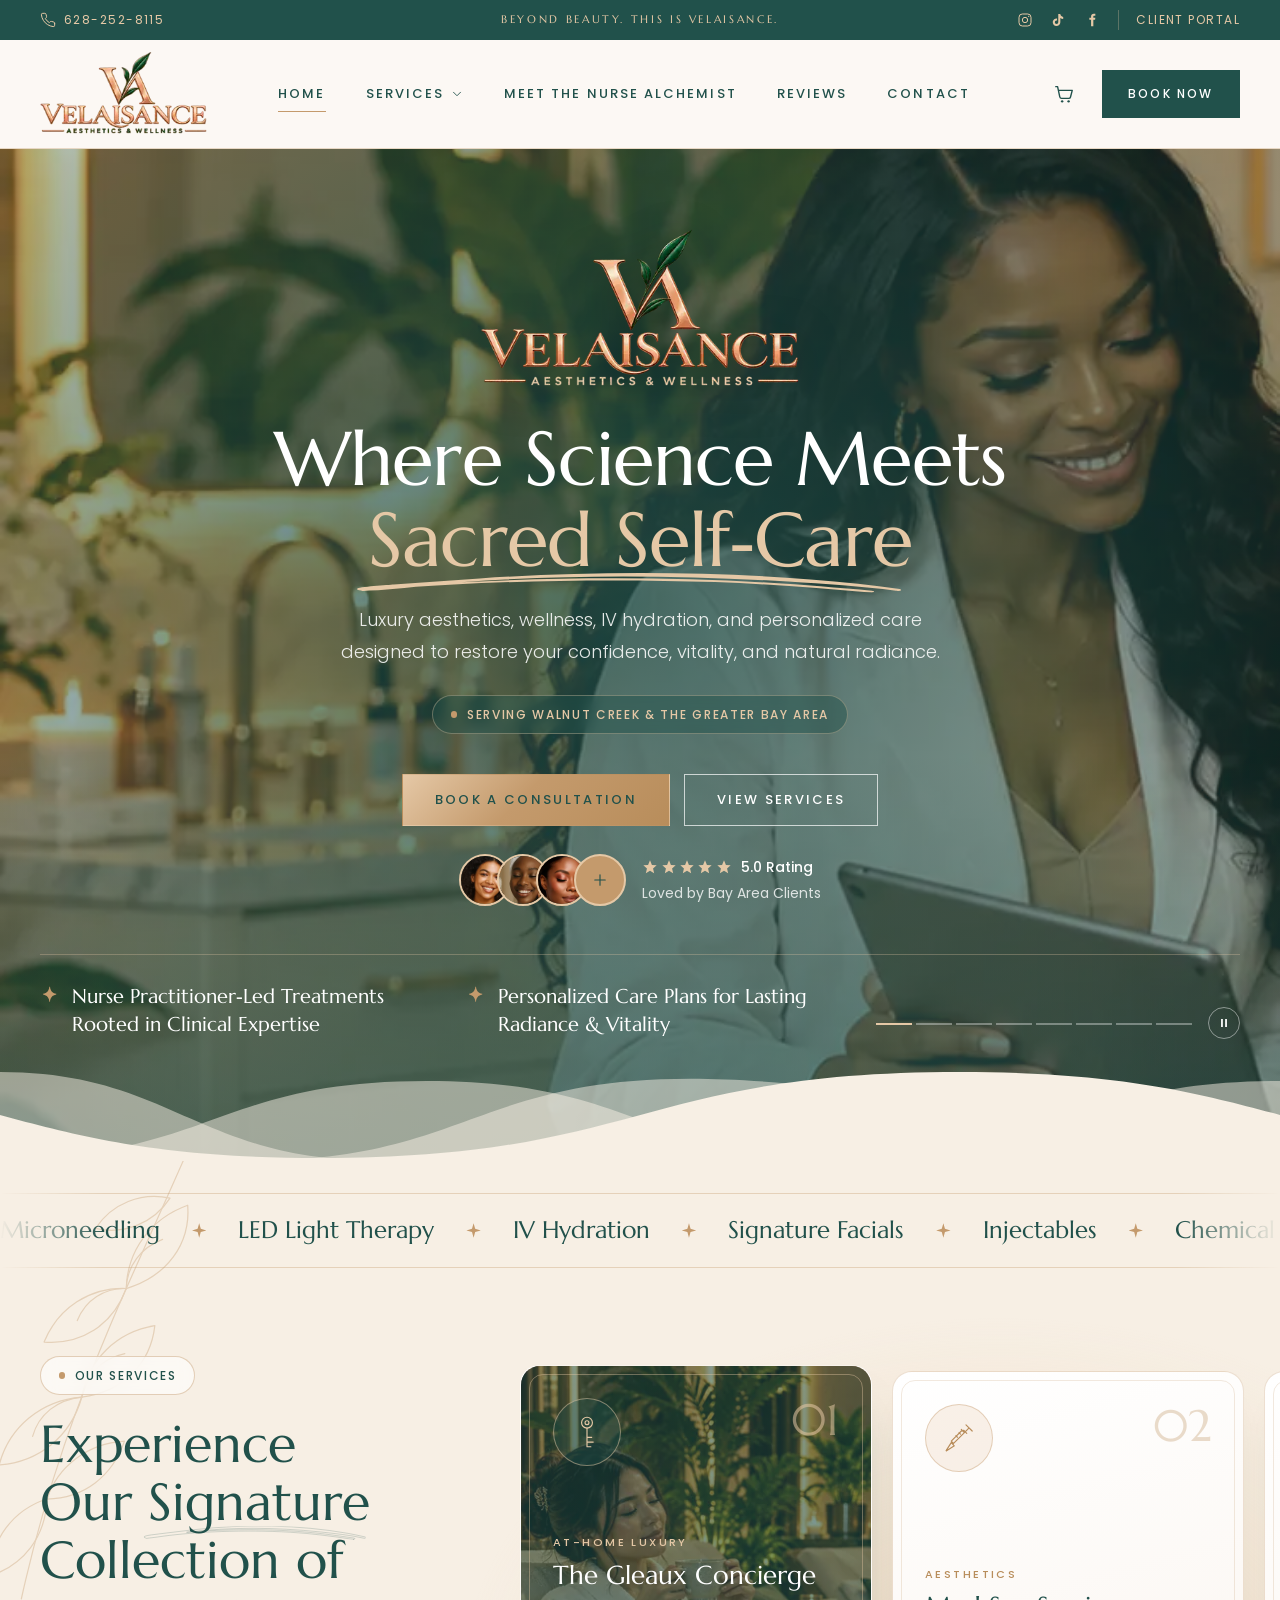
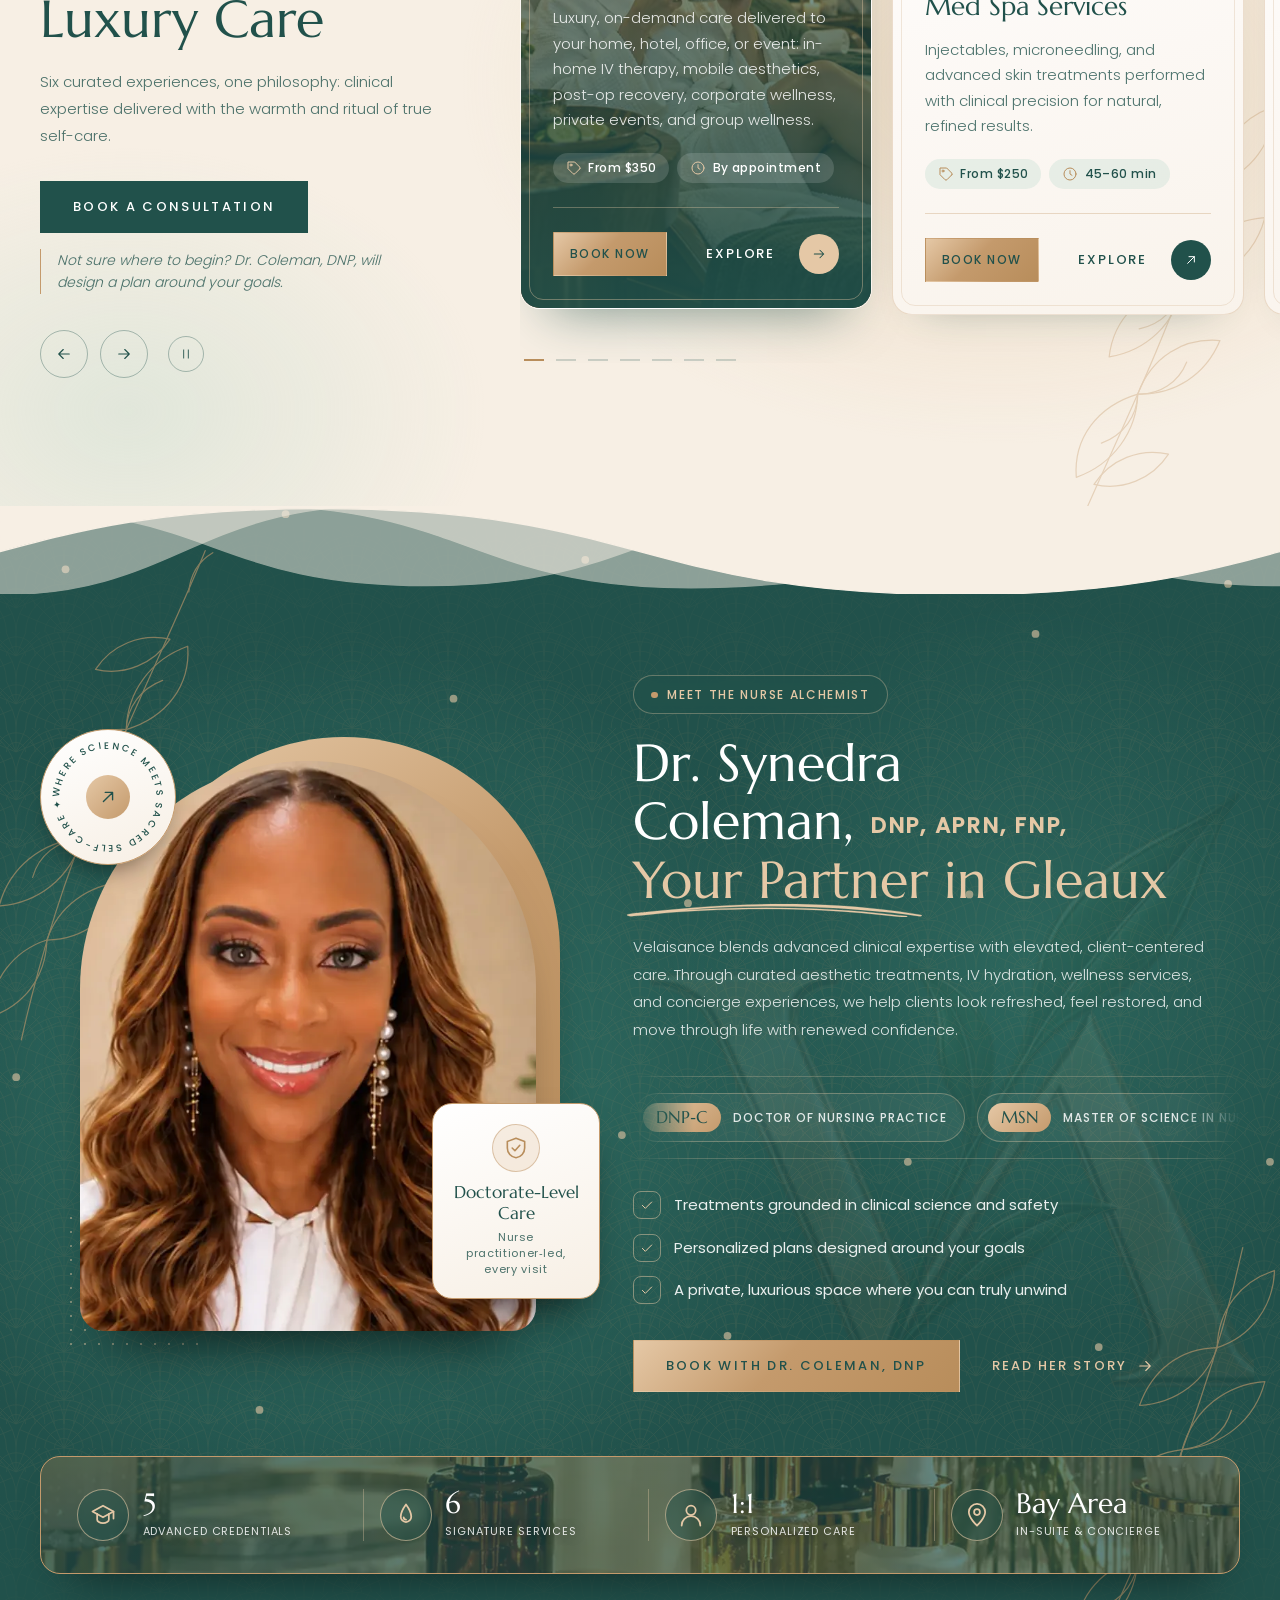
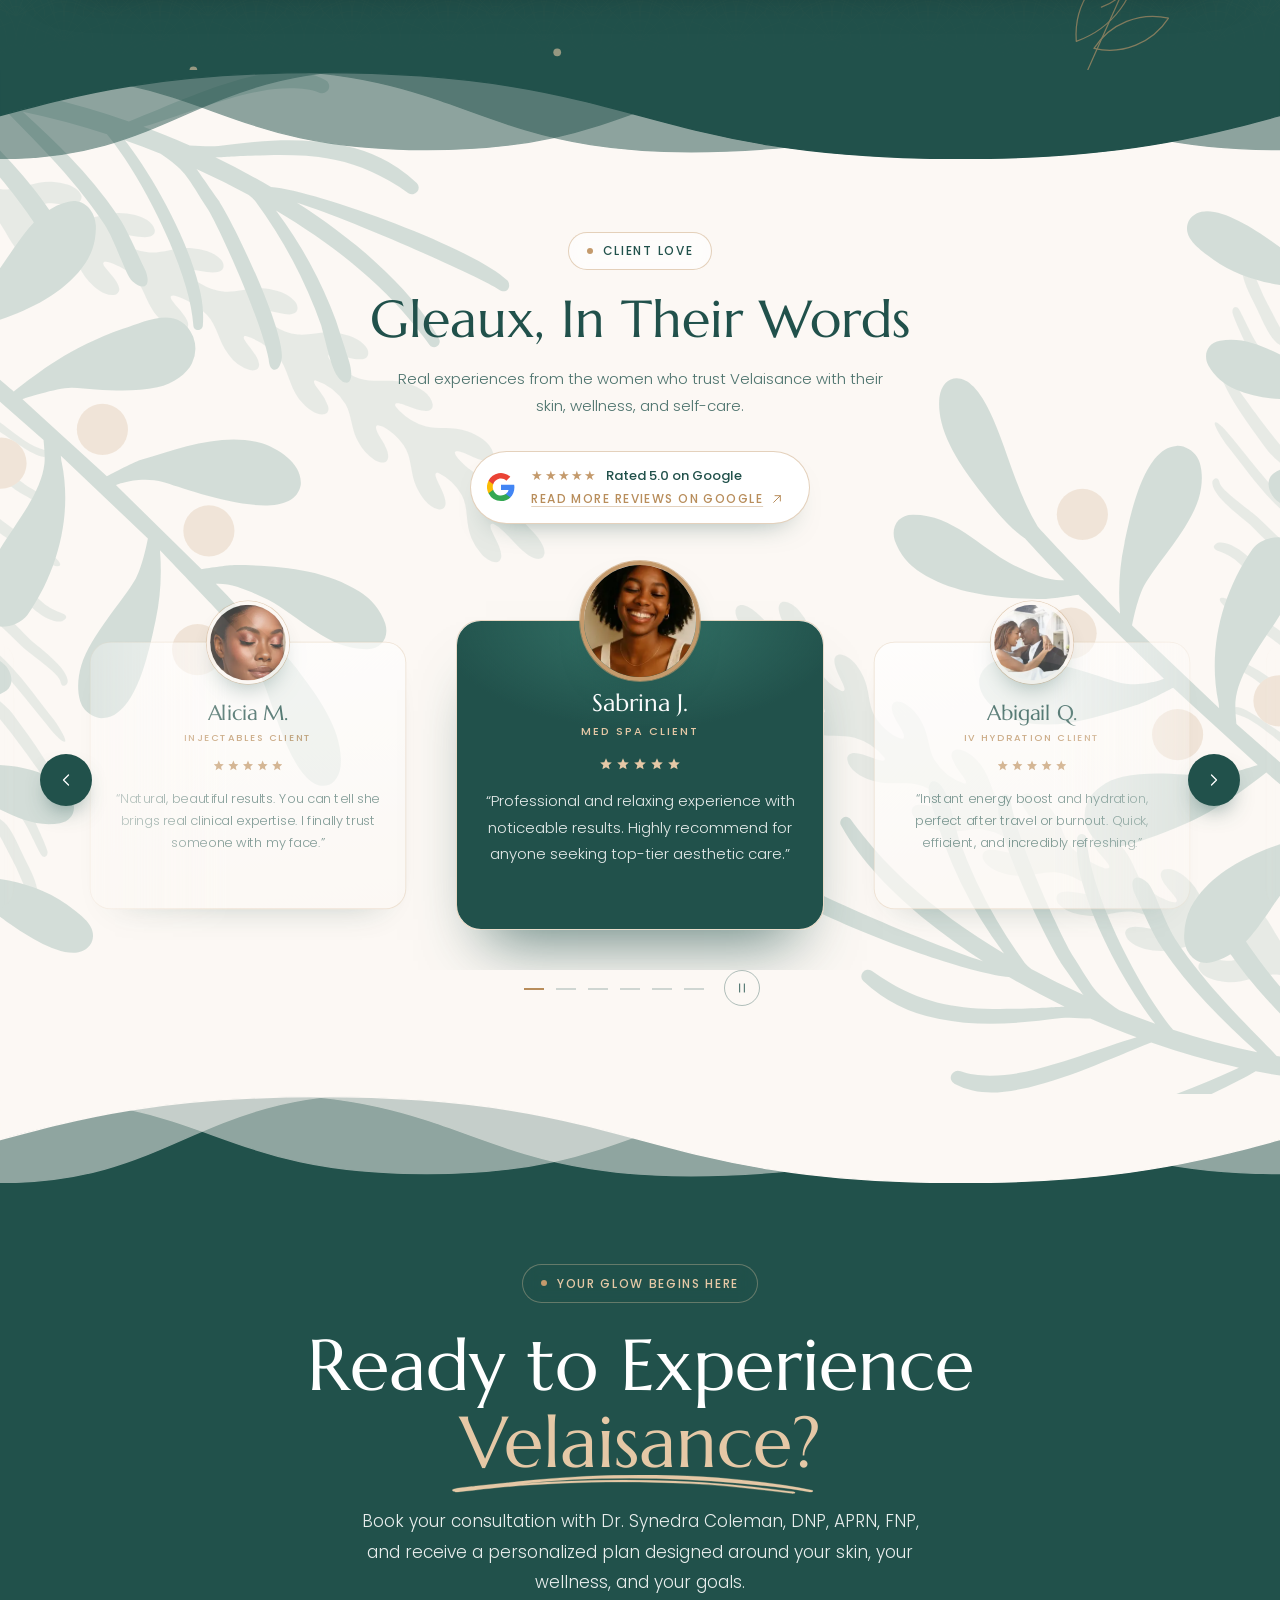
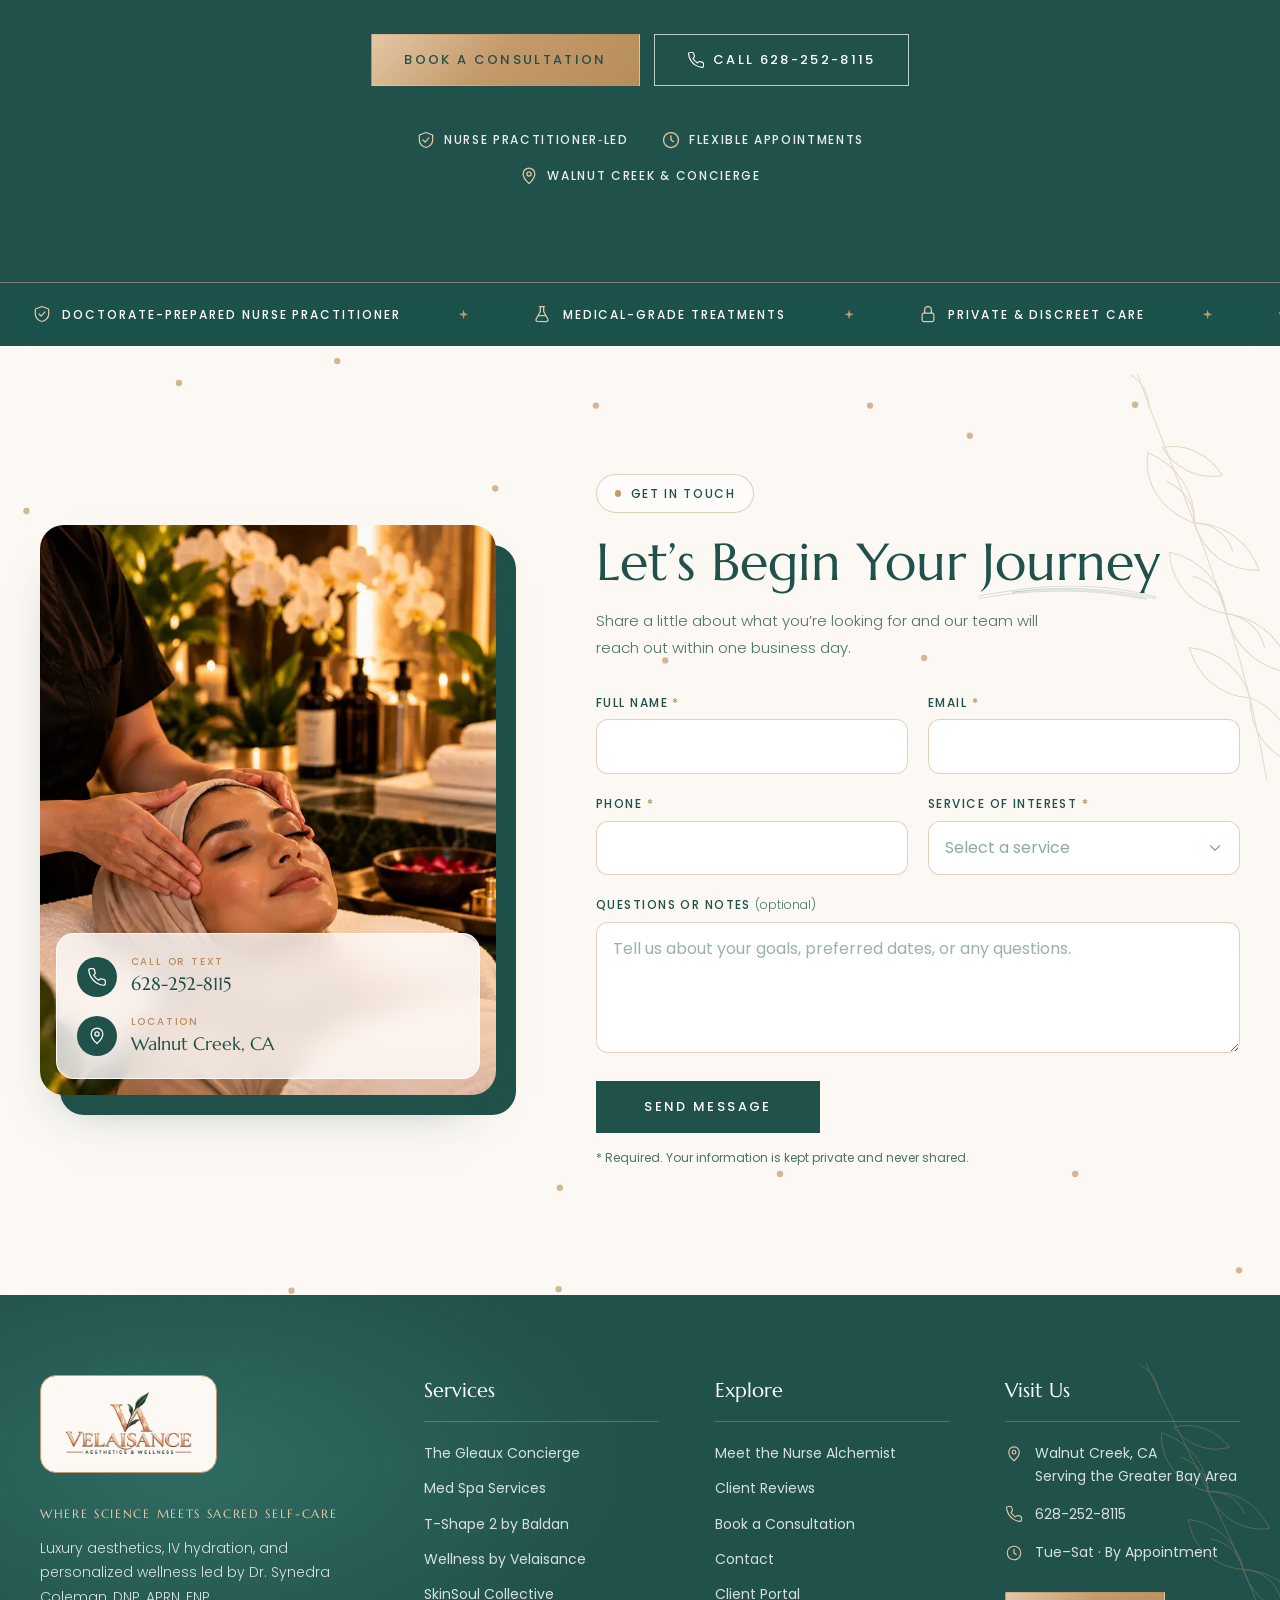
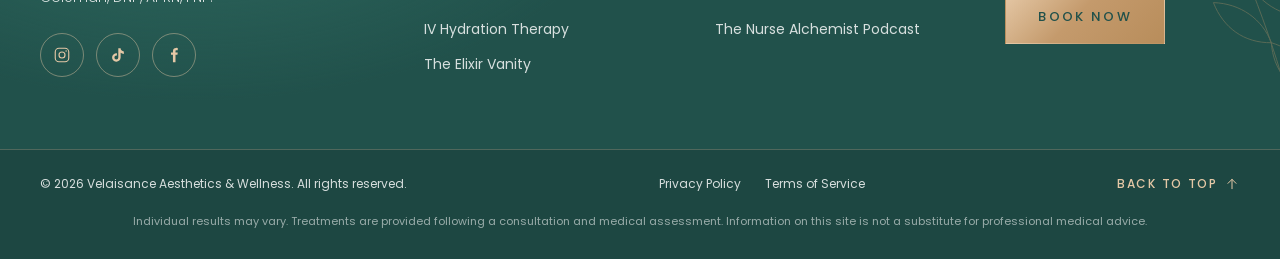
==== commit 2cb335e3: "Update" ====
--- a/index.html
+++ b/index.html
@@ -50,7 +50,7 @@
             </a>
             <div class="top-bar__messages" aria-live="polite">
                 <p class="top-bar__message is-active">Beyond Beauty. This Is Velaisance.</p>
-                <p class="top-bar__message"><a href="#newsletter">&#10022; The Nurse Alchemist Podcast &mdash; Coming Soon. Get Notified &rarr;</a></p>
+                <p class="top-bar__message"><a href="https://open.spotify.com/show/6z1pku0I9zaEbLr1d9MuW4" target="_blank" rel="noopener">&#10022; Listen to The Nurse Alchemist Podcast on Spotify &rarr;</a></p>
             </div>
             <div class="top-bar__links">
                 <a class="top-bar__social" href="https://www.instagram.com/">
@@ -982,7 +982,7 @@
                     <li><a href="https://book.prospyrmed.com/4cce81ef-f2c5-4e11-8446-f26833523e22/select-service?workspaceId=25875597-275b-4d12-b427-3f18097b015f&amp;locationId=57bc5251-1073-4fe5-9a47-7d9fa82c98e7" target="_blank" rel="noopener" data-booking>Book a Consultation</a></li>
                     <li><a href="html/contact.html">Contact</a></li>
                     <li><a href="#client-portal">Client Portal</a></li>
-                    <li><span class="site-footer__soon">The Nurse Alchemist Podcast <em>Coming Soon</em></span></li>
+                    <li><a href="https://open.spotify.com/show/6z1pku0I9zaEbLr1d9MuW4" target="_blank" rel="noopener">The Nurse Alchemist Podcast</a></li>
                 </ul>
             </nav>
 
